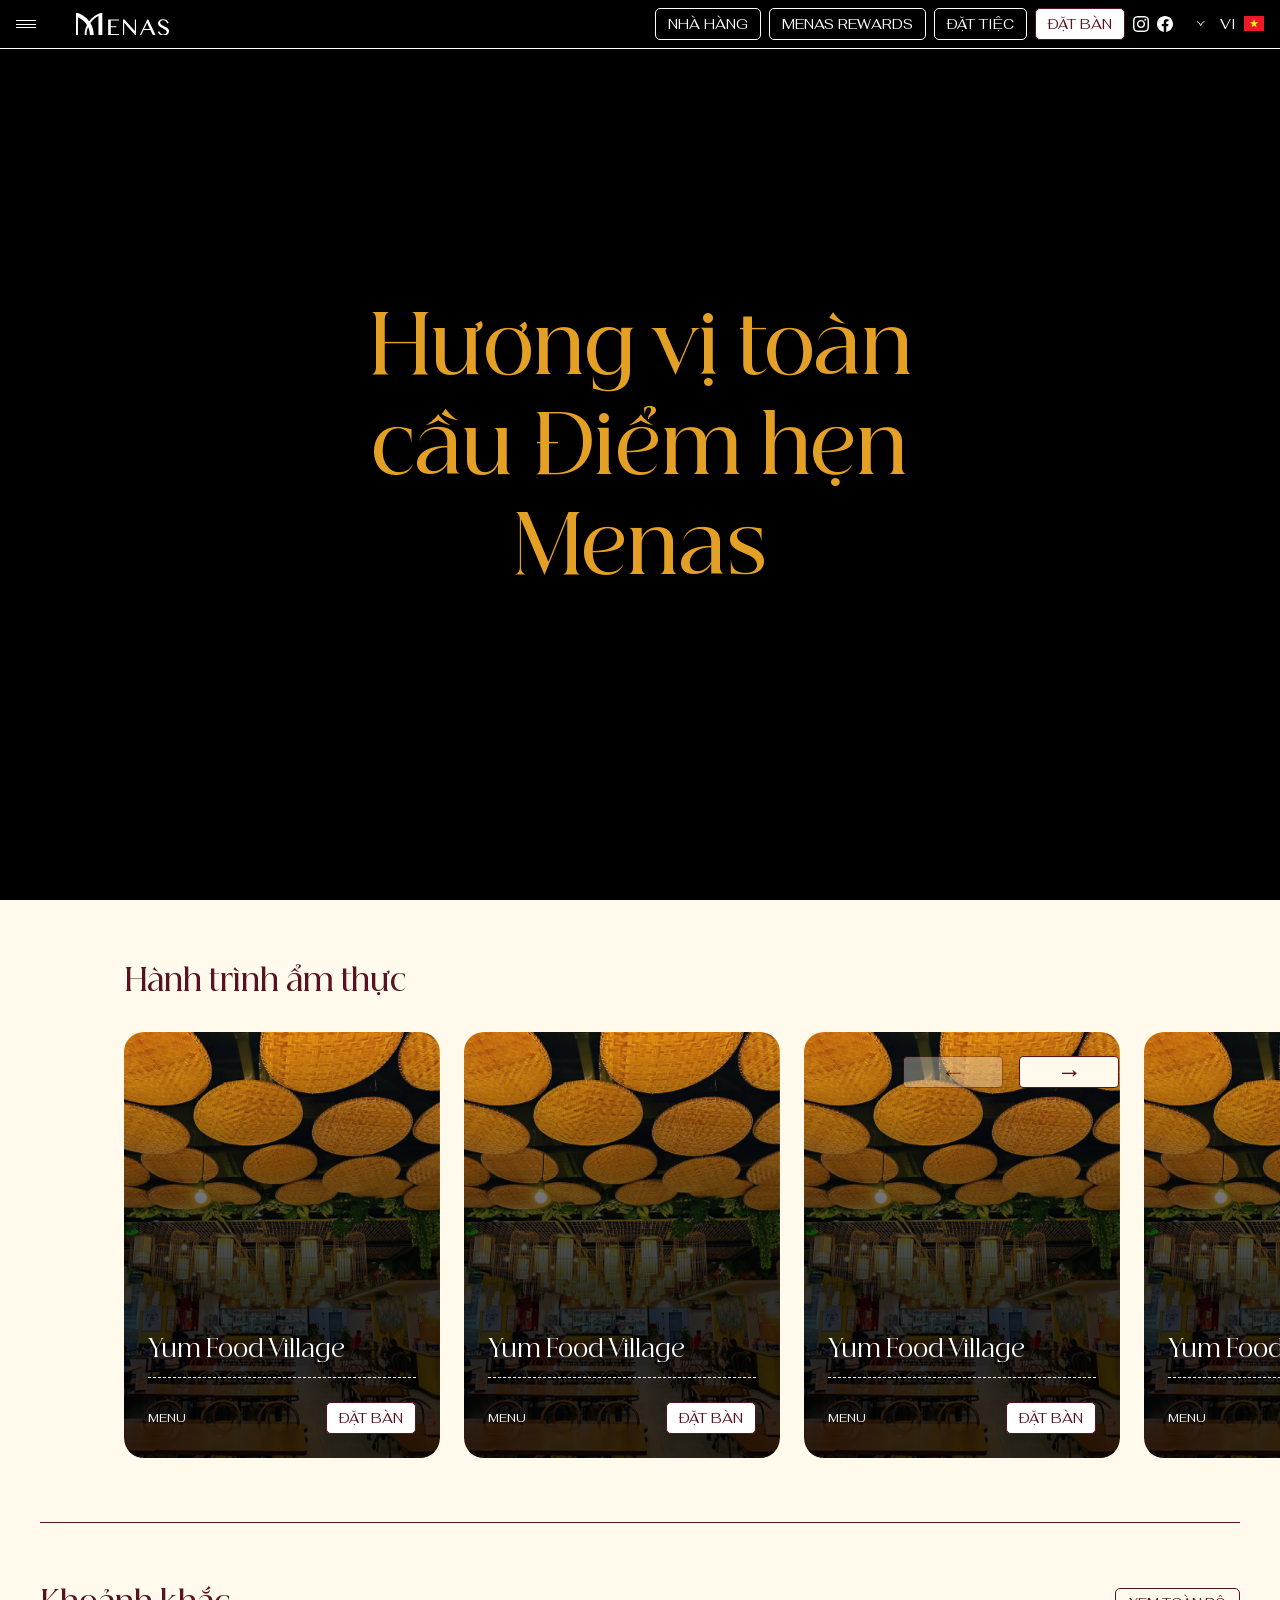
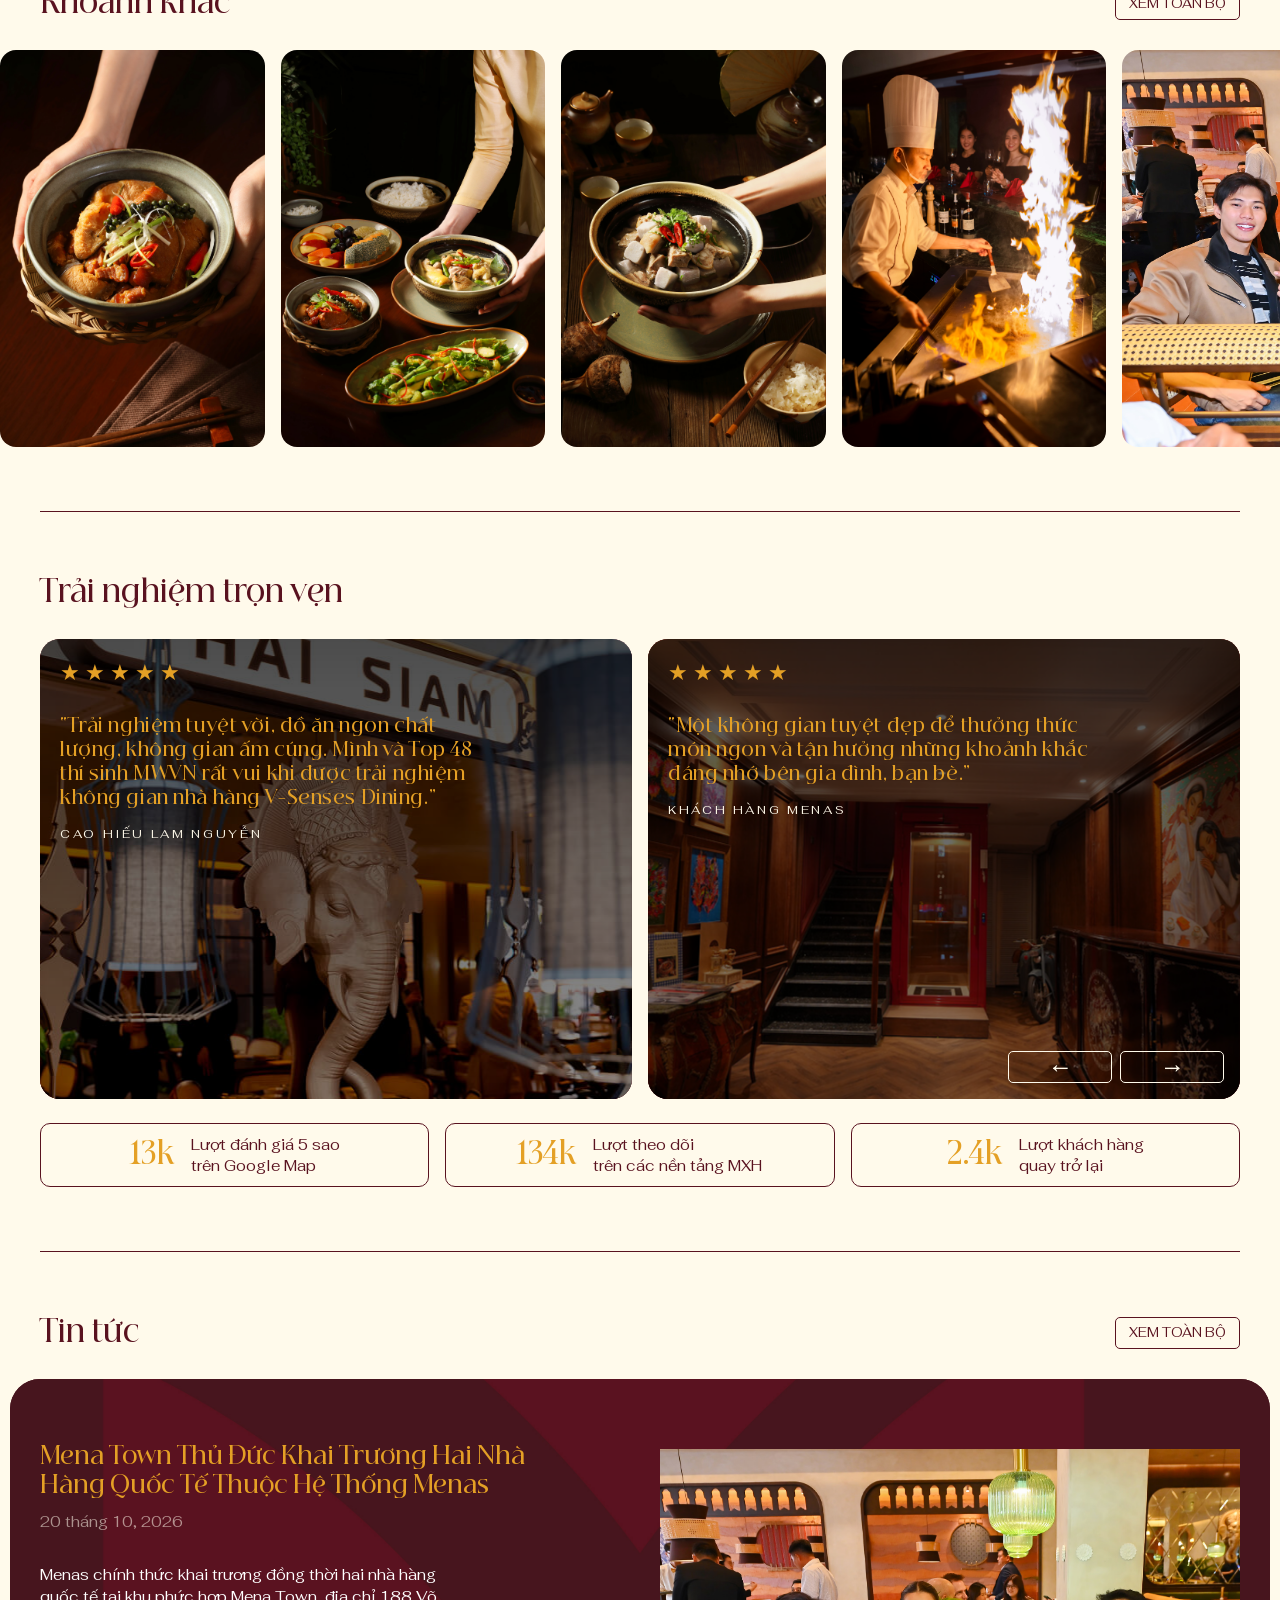
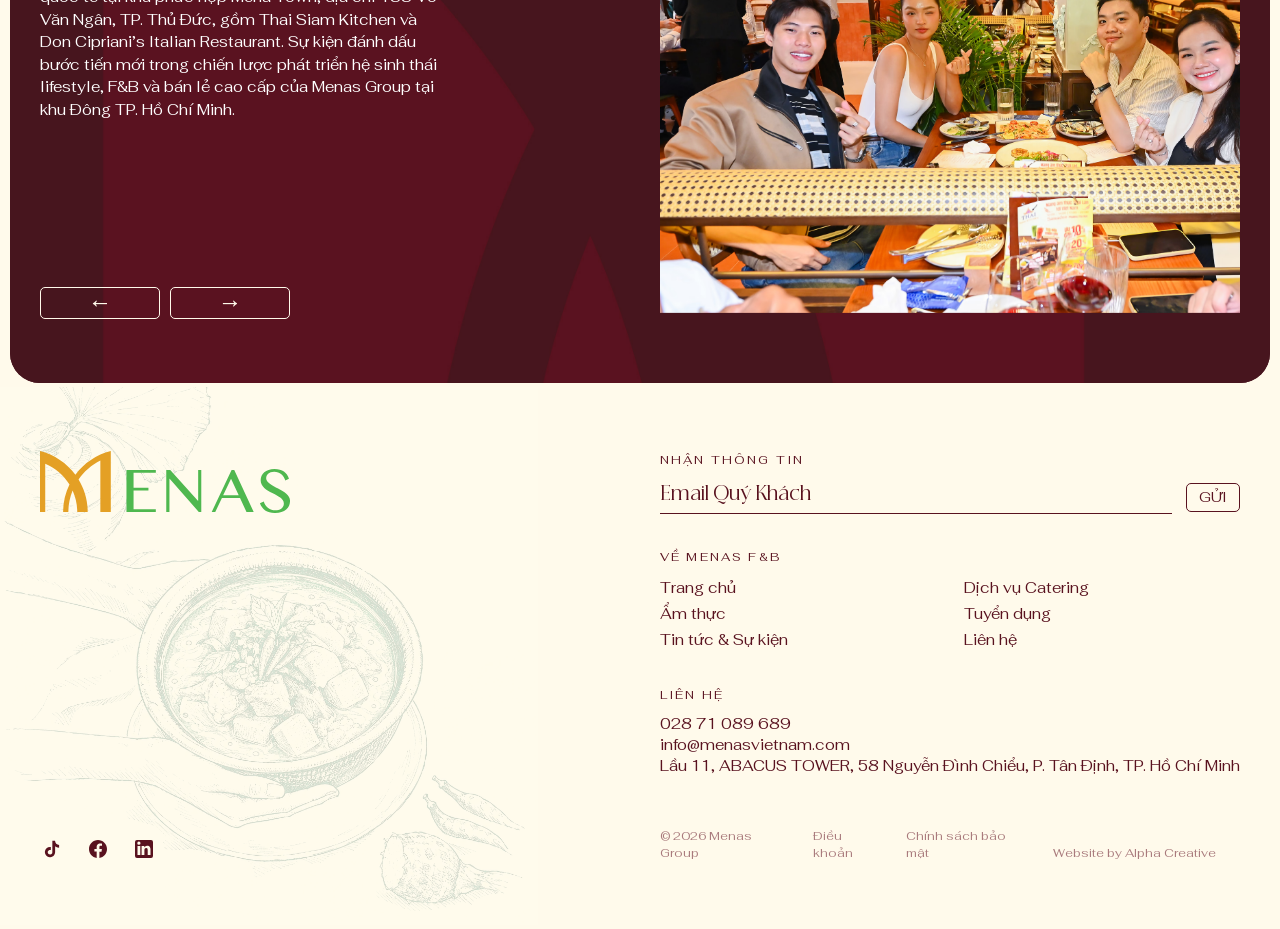
==== index.html @ ff9245f0 "update line section home page" ====
<!doctype html>
<html lang="en">
  <head>
    <meta charset="UTF-8" />
    <meta name="viewport" content="width=device-width, initial-scale=1.0" />
    <title>Home</title>
    <!-- import favicon -->
    <link rel="icon" href="./assets/images/favicon.ico" type="image/x-icon" />
    <!-- meta -->
    <meta property="og:url" content="" />
    <meta property="og:type" content="website" />
    <meta property="og:title" content="" />
    <meta property="og:description" content="" />
    <meta property="og:image" content="" />
    <!-- meta -->
    <link rel="preconnect" href="https://player.vimeo.com" />
    <link rel="preconnect" href="https://i.vimeocdn.com" />
    <link rel="stylesheet" href="./assets/libs/bootstrap.min.css" />
    <link rel="stylesheet" href="./assets/libs/lenis.css" />
    <link rel="stylesheet" href="./assets/libs/swiper-bundle.min.css" />
    <link rel="stylesheet" href="./assets/libs/lightpick.min.css" />
    <!-- end meta -->
    <!-- link custom css page -->
    <link rel="stylesheet" href="./assets/fonts/BeautiqueDisplay/font.css" />
    <link rel="stylesheet" href="./assets/fonts/Fahkwang/font.css" />
    <link rel="stylesheet" href="./assets/main/css/style.min.css" />
    <!-- end link custom css page -->
    <!-- scrollRestoration -->
    <script>
      if ("scrollRestoration" in history) {
        history.scrollRestoration = "manual";
      }
    </script>
  </head>

  <body>
    <!-- layout -->
    <!-- header -->
    <script>
      fetch("./components/header.html")
        .then((response) => response.text())
        .then((data) => {
          document.getElementById("header").innerHTML = data;
          const currentPath = window.location.pathname || "/";

          const navLinks = document.querySelectorAll(".header-menu ul>li>a");
          navLinks.forEach((link) => {
            const linkPath = link.getAttribute("href");

            // Normalize paths for comparison
            let normalizedCurrentPath = currentPath;
            let normalizedLinkPath = linkPath;

            // Remove leading "./" from link path
            if (normalizedLinkPath.startsWith("./")) {
              normalizedLinkPath = normalizedLinkPath.substring(1);
            }

            // Get the last segment of the path
            const currentSegment = normalizedCurrentPath.split("/").pop() || "";
            const linkSegment = normalizedLinkPath.split("/").pop() || "";

            // Check if current path is root or ends with /
            const isRootPath =
              currentPath === "/" ||
              currentPath.endsWith("/") ||
              currentSegment === "";

            // Check if link is home/index
            const isHomeLink =
              linkPath === "/" ||
              linkPath === "./" ||
              linkPath === "./index.html" ||
              linkPath === "index.html" ||
              linkSegment === "index.html";

            // Match logic
            const isMatch =
              normalizedLinkPath === normalizedCurrentPath || // Exact match
              currentSegment === linkSegment || // Segment match
              (isRootPath && isHomeLink) || // Root path matches home link
              (currentPath.endsWith(normalizedLinkPath) &&
                normalizedLinkPath !== "/");

            if (isMatch) {
              link.classList.add("active");
            }
          });
        });
    </script>
    <header id="header" class="header position-fixed"></header>
    <!-- end header -->
    <main>
      <section class="banner">
        <div class="banner-inner">
          <!-- banner thum -->
          <div class="banner-thum">
            <div class="video position-relative">
              <iframe
                src="https://player.vimeo.com/video/1236430993?background=1&autoplay=1&loop=1&muted=1"
                frameborder="0"
                allow="autoplay; fullscreen; picture-in-picture"
                allowfullscreen
              ></iframe>
            </div>
          </div>
          <!-- banner slider -->
          <div class="banner-slider d-none">
            <div class="swiper swiper-banner">
              <div class="swiper-wrapper">
                <div class="swiper-slide">
                  <div class="banner-image">
                    <img src="./assets/images/del/img-1.jpg" alt="" />
                  </div>
                </div>
                <div class="swiper-slide">
                  <div class="banner-image">
                    <img src="./assets/images/del/img-2.jpg" alt="" />
                  </div>
                </div>
              </div>
            </div>
          </div>
          <!-- end banner slider -->
          <div
            class="banner-content font-heading color-primary heading-1 text-center fw-500"
            el-txt-line-auto-banner
          >
            Hương vị toàn cầu Điểm hẹn Menas
          </div>
        </div>
      </section>
      <section class="dining style-section">
        <div class="dining-inner">
          <h2
            class="dining-heading heading-3 font-heading color-third padding-inner-l"
            el-txt-word
          >
            Hành trình ẩm thực
          </h2>
          <div class="dining-slider position-relative">
            <div class="swiper slider-w padding-inner-l">
              <div class="swiper-wrapper">
                <div class="swiper-slide">
                  <div class="dining-box">
                    <div class="dining-image" parallax-image>
                      <img src="./assets/images/del/img-7.jpg" alt="" />
                    </div>
                    <div class="dining-content">
                      <div
                        class="dining-name font-heading heading-4 color-white"
                      >
                        Yum Food Village
                      </div>
                      <div class="dining-link">
                        <a href="" class="dining-menu b4 color-white">MENU</a>
                        <a href="" class="btn-global btn-bg">Đặt bàn</a>
                      </div>
                    </div>
                  </div>
                </div>
                <div class="swiper-slide">
                  <div class="dining-box">
                    <div class="dining-image" parallax-image>
                      <img src="./assets/images/del/img-7.jpg" alt="" />
                    </div>
                    <div class="dining-content">
                      <div
                        class="dining-name font-heading heading-4 color-white"
                      >
                        Yum Food Village
                      </div>
                      <div class="dining-link">
                        <a href="" class="dining-menu b4 color-white">MENU</a>
                        <a href="" class="btn-global btn-bg">Đặt bàn</a>
                      </div>
                    </div>
                  </div>
                </div>
                <div class="swiper-slide">
                  <div class="dining-box">
                    <div class="dining-image" parallax-image>
                      <img src="./assets/images/del/img-7.jpg" alt="" />
                    </div>
                    <div class="dining-content">
                      <div
                        class="dining-name font-heading heading-4 color-white"
                      >
                        Yum Food Village
                      </div>
                      <div class="dining-link">
                        <a href="" class="dining-menu b4 color-white">MENU</a>
                        <a href="" class="btn-global btn-bg">Đặt bàn</a>
                      </div>
                    </div>
                  </div>
                </div>
                <div class="swiper-slide">
                  <div class="dining-box">
                    <div class="dining-image" parallax-image>
                      <img src="./assets/images/del/img-7.jpg" alt="" />
                    </div>
                    <div class="dining-content">
                      <div
                        class="dining-name font-heading heading-4 color-white"
                      >
                        Yum Food Village
                      </div>
                      <div class="dining-link">
                        <a href="" class="dining-menu b4 color-white">MENU</a>
                        <a href="" class="btn-global btn-bg">Đặt bàn</a>
                      </div>
                    </div>
                  </div>
                </div>
                <div class="swiper-slide">
                  <div class="dining-box">
                    <div class="dining-image" parallax-image>
                      <img src="./assets/images/del/img-7.jpg" alt="" />
                    </div>
                    <div class="dining-content">
                      <div
                        class="dining-name font-heading heading-4 color-white"
                      >
                        Yum Food Village
                      </div>
                      <div class="dining-link">
                        <a href="" class="dining-menu b4 color-white">MENU</a>
                        <a href="" class="btn-global btn-bg">Đặt bàn</a>
                      </div>
                    </div>
                  </div>
                </div>
                <div class="swiper-slide">
                  <div class="dining-box">
                    <div class="dining-image" parallax-image>
                      <img src="./assets/images/del/img-7.jpg" alt="" />
                    </div>
                    <div class="dining-content">
                      <div
                        class="dining-name font-heading heading-4 color-white"
                      >
                        Yum Food Village
                      </div>
                      <div class="dining-link">
                        <a href="" class="dining-menu b4 color-white">MENU</a>
                        <a href="" class="btn-global btn-bg">Đặt bàn</a>
                      </div>
                    </div>
                  </div>
                </div>
              </div>
            </div>
            <div class="slider-pagination">
              <div class="swiper-button-prev btn-custom"></div>
              <div class="swiper-button-next btn-custom"></div>
            </div>
          </div>
        </div>
      </section><section
        class="sectionMoment style-section"
        aria-labelledby="moment-title"
      >
        <div class="sectionMoment-heading">
          <h2
            id="moment-title"
            class="sectionMoment-title heading-3 font-heading color-third"
          >
            Khoảnh khắc
          </h2>
          <a class="sectionMoment-all" href="./khoanh-khac.html">
            Xem toàn bộ
          </a>
        </div>

        <div class="moment-marquee" data-moment-marquee>
          <div class="moment-track" data-moment-track>
            <div class="moment-list" data-moment-list>
              <div
                class="moment-item"
                role="button"
                tabindex="0"
                data-moment-index="0"
                aria-label="Xem hình khoảnh khắc 1"
              >
                <img
                  src="./assets/images/del/moment-1.avif"
                  alt="Khoảnh khắc tại Menas F&amp;B"
                />
              </div>
              <div
                class="moment-item"
                role="button"
                tabindex="0"
                data-moment-index="1"
                aria-label="Xem hình khoảnh khắc 2"
              >
                <img
                  src="./assets/images/del/moment-2.avif"
                  alt="Khoảnh khắc tại Menas F&amp;B"
                />
              </div>
              <div
                class="moment-item"
                role="button"
                tabindex="0"
                data-moment-index="2"
                aria-label="Xem hình khoảnh khắc 3"
              >
                <img
                  src="./assets/images/del/moment-3.avif"
                  alt="Khoảnh khắc tại Menas F&amp;B"
                />
              </div>
              <div
                class="moment-item"
                role="button"
                tabindex="0"
                data-moment-index="3"
                aria-label="Xem hình khoảnh khắc 4"
              >
                <img
                  src="./assets/images/del/moment-4.avif"
                  alt="Khoảnh khắc tại Menas F&amp;B"
                />
              </div>
              <div
                class="moment-item"
                role="button"
                tabindex="0"
                data-moment-index="4"
                aria-label="Xem hình khoảnh khắc 5"
              >
                <img
                  src="./assets/images/del/moment-5.avif"
                  alt="Khoảnh khắc tại Menas F&amp;B"
                />
              </div>
            </div>
          </div>
        </div>
      </section>

      <section class="sectionTestimonials style-section" aria-labelledby="testimonials-title" data-section-testimonials>
        <div class="sectionTestimonials-inner">
          <h2 id="testimonials-title" class="sectionTestimonials-title heading-3 font-heading color-third">Trải nghiệm trọn vẹn</h2>
          <div class="sectionTestimonials-slider swiper" data-testimonials-swiper>
            <div class="swiper-wrapper">
              <article class="swiper-slide sectionTestimonials-card">
                <div class="sectionTestimonials-image" parallax-image aria-hidden="true"><img src="./assets/images/del/img-1.jpg" alt="" loading="lazy" /></div>
                <div class="sectionTestimonials-rating" aria-label="5 trên 5 sao">★★★★★</div>
                <blockquote class="sectionTestimonials-quote">“Trải nghiệm tuyệt vời, đồ ăn ngon chất lượng, không gian ấm cúng. Mình và Top 48 thí sinh MWVN rất vui khi được trải nghiệm không gian nhà hàng V-Senses Dining.”</blockquote>
                <p class="sectionTestimonials-author">Cao Hiếu Lam Nguyễn</p>
              </article>
              <article class="swiper-slide sectionTestimonials-card">
                <div class="sectionTestimonials-image" parallax-image aria-hidden="true"><img src="./assets/images/del/img-2.jpg" alt="" loading="lazy" /></div>
                <div class="sectionTestimonials-rating" aria-label="5 trên 5 sao">★★★★★</div>
                <blockquote class="sectionTestimonials-quote">“Một không gian tuyệt đẹp để thưởng thức món ngon và tận hưởng những khoảnh khắc đáng nhớ bên gia đình, bạn bè.”</blockquote>
                <p class="sectionTestimonials-author">Khách hàng Menas</p>
              </article>
              <article class="swiper-slide sectionTestimonials-card">
                <div class="sectionTestimonials-image" parallax-image aria-hidden="true"><img src="./assets/images/del/img-3.jpg" alt="" loading="lazy" /></div>
                <div class="sectionTestimonials-rating" aria-label="5 trên 5 sao">★★★★★</div>
                <blockquote class="sectionTestimonials-quote">“Món ăn chỉn chu, dịch vụ thân thiện và không gian sang trọng. Chắc chắn sẽ quay lại trong dịp gần nhất.”</blockquote>
                <p class="sectionTestimonials-author">Khách hàng Menas</p>
              </article>
            </div>
            <div class="sectionTestimonials-controls">
              <button class="sectionTestimonials-arrow" type="button" data-testimonials-prev aria-label="Đánh giá trước">←</button>
              <button class="sectionTestimonials-arrow" type="button" data-testimonials-next aria-label="Đánh giá tiếp theo">→</button>
            </div>
          </div>
          <div class="sectionTestimonials-stats" aria-label="Thành tựu Menas">
            <div class="sectionTestimonials-stat"><span class="sectionTestimonials-stat-value">13k</span><span>Lượt đánh giá 5 sao<br />trên Google Map</span></div>
            <div class="sectionTestimonials-stat"><span class="sectionTestimonials-stat-value">134k</span><span>Lượt theo dõi<br />trên các nền tảng MXH</span></div>
            <div class="sectionTestimonials-stat"><span class="sectionTestimonials-stat-value">2.4k</span><span>Lượt khách hàng<br />quay trở lại</span></div>
          </div>
        </div>
      </section>
      <section class="sectionNews style-section" aria-labelledby="news-title" data-section-news>
        <div class="sectionNews-heading">
          <h2 id="news-title" class="sectionNews-title heading-3 font-heading color-third">Tin tức</h2>
          <a class="sectionNews-all" href="./tin-tuc.html">Xem toàn bộ</a>
        </div>
        <div class="sectionNews-panel">
          <div class="sectionNews-background" data-news-background aria-hidden="true">
            <div class="sectionNews-background-image-wrap">
              <img src="./assets/images/icons/bg-news.jpg" alt="" draggable="false" />
            </div>
          </div>
          <div class="sectionNews-content" data-news-content>
            <div class="sectionNews-copy" data-news-copy>
              <h3 class="sectionNews-article-title font-heading" data-news-title>
                <a href="./tin-tuc/mena-town-thu-duc-khai-truong.html" data-news-title-link>Mena Town Thủ Đức Khai Trương Hai Nhà Hàng Quốc Tế Thuộc Hệ Thống Menas</a>
              </h3>
              <time class="sectionNews-date" data-news-date datetime="2026-10-20">20 tháng 10, 2026</time>
              <p class="sectionNews-description" data-news-description>Menas chính thức khai trương đồng thời hai nhà hàng quốc tế tại khu phức hợp Mena Town, địa chỉ 188 Võ Văn Ngân, TP. Thủ Đức, gồm Thai Siam Kitchen và Don Cipriani’s Italian Restaurant. Sự kiện đánh dấu bước tiến mới trong chiến lược phát triển hệ sinh thái lifestyle, F&amp;B và bán lẻ cao cấp của Menas Group tại khu Đông TP. Hồ Chí Minh.</p>
            </div>
            <div class="sectionNews-controls">
              <button class="sectionNews-arrow" type="button" data-news-prev aria-label="Tin trước"><span aria-hidden="true">←</span></button>
              <button class="sectionNews-arrow" type="button" data-news-next aria-label="Tin tiếp theo"><span aria-hidden="true">→</span></button>
            </div>
          </div>
          <div class="sectionNews-slider swiper" data-news-swiper>
            <div class="swiper-wrapper">
              <div class="swiper-slide" data-news-slide>
                <a class="sectionNews-image-link" href="./tin-tuc/mena-town-thu-duc-khai-truong.html" aria-label="Đọc tin Mena Town Thủ Đức khai trương"><img class="sectionNews-image image" src="./assets/images/del/moment-5.avif" alt="Không gian nhà hàng và thực khách" draggable="false" /></a>
                <template data-news-entry>
                  <a data-news-entry-title href="./tin-tuc/mena-town-thu-duc-khai-truong.html">Mena Town Thủ Đức Khai Trương Hai Nhà Hàng Quốc Tế Thuộc Hệ Thống Menas</a>
                  <time data-news-entry-date datetime="2026-10-20">20 tháng 10, 2026</time>
                  <p data-news-entry-description>Menas chính thức khai trương đồng thời hai nhà hàng quốc tế tại khu phức hợp Mena Town, địa chỉ 188 Võ Văn Ngân, TP. Thủ Đức, gồm Thai Siam Kitchen và Don Cipriani’s Italian Restaurant. Sự kiện đánh dấu bước tiến mới trong chiến lược phát triển hệ sinh thái lifestyle, F&amp;B và bán lẻ cao cấp của Menas Group tại khu Đông TP. Hồ Chí Minh.</p>
                </template>
              </div>
              <div class="swiper-slide" data-news-slide>
                <a class="sectionNews-image-link" href="./tin-tuc/kham-pha-khong-gian-am-thuc.html" aria-label="Đọc tin Khám phá không gian ẩm thực tại Menas"><img class="sectionNews-image image" src="./assets/images/del/img-3.jpg" alt="Không gian nhà hàng Menas" draggable="false" /></a>
                <template data-news-entry>
                  <a data-news-entry-title href="./tin-tuc/kham-pha-khong-gian-am-thuc.html">Khám Phá Không Gian Ẩm Thực Tại Menas</a>
                  <time data-news-entry-date datetime="2026-09-15">15 tháng 9, 2026</time>
                  <p data-news-entry-description>Khám phá những trải nghiệm ẩm thực đa dạng tại Menas, nơi mỗi không gian được chăm chút để tạo nên cảm giác thoải mái và gần gũi. Từ những buổi gặp gỡ thân mật đến dịp sum họp cùng gia đình, mỗi lần ghé thăm là cơ hội thưởng thức món ngon và tận hưởng những khoảnh khắc đáng nhớ.</p>
                </template>
              </div>
              <div class="swiper-slide" data-news-slide>
                <a class="sectionNews-image-link" href="./tin-tuc/diem-hen-menas.html" aria-label="Đọc tin Menas – điểm hẹn cho những khoảnh khắc đáng nhớ"><img class="sectionNews-image image" src="./assets/images/del/moment-2.avif" alt="Món ăn được phục vụ tại nhà hàng" draggable="false" /></a>
                <template data-news-entry>
                  <a data-news-entry-title href="./tin-tuc/diem-hen-menas.html">Menas – Điểm Hẹn Cho Những Khoảnh Khắc Đáng Nhớ</a>
                  <time data-news-entry-date datetime="2026-08-02">02 tháng 8, 2026</time>
                  <p data-news-entry-description>Menas là điểm hẹn để bạn cùng gia đình và bạn bè gặp gỡ, thưởng thức món ngon và chia sẻ những câu chuyện thường ngày. Trong không gian ẩm thực thuộc hệ sinh thái Menas, mỗi cuộc gặp gỡ có thể trở thành một dịp đáng nhớ, từ bữa ăn thân mật đến những khoảnh khắc sum vầy bên người thân.</p>
                </template>
              </div>
            </div>
          </div>
        </div>
      </section>

    </main>

    <div
      class="moment-lightbox"
      data-moment-lightbox
      aria-hidden="true"
      inert
      role="dialog"
      aria-modal="true"
      aria-label="Thư viện hình ảnh khoảnh khắc"
    >
      <div class="moment-lightbox-toolbar">
        <span class="moment-counter" data-moment-counter aria-live="polite"
          >1 / 5</span
        >
        <div class="moment-controls">
          <button
            class="moment-control"
            type="button"
            data-moment-zoom-out
            aria-label="Thu nhỏ"
          >
            <svg
              width="20"
              height="20"
              viewBox="0 0 24 24"
              fill="none"
              stroke="currentColor"
              stroke-width="1.8"
              stroke-linecap="round"
              stroke-linejoin="round"
              aria-hidden="true"
              focusable="false"
            >
              <path d="M5 12h14"></path>
            </svg>
          </button>
          <span class="moment-zoom-level" data-moment-zoom-level>100%</span>
          <button
            class="moment-control"
            type="button"
            data-moment-zoom-in
            aria-label="Phóng to"
          >
            <svg
              width="20"
              height="20"
              viewBox="0 0 24 24"
              fill="none"
              stroke="currentColor"
              stroke-width="1.8"
              stroke-linecap="round"
              stroke-linejoin="round"
              aria-hidden="true"
              focusable="false"
            >
              <path d="M12 5v14M5 12h14"></path>
            </svg>
          </button>
          <button
            class="moment-control moment-close"
            type="button"
            data-moment-close
            aria-label="Đóng"
          >
            <svg
              width="20"
              height="20"
              viewBox="0 0 24 24"
              fill="none"
              stroke="currentColor"
              stroke-width="1.8"
              stroke-linecap="round"
              stroke-linejoin="round"
              aria-hidden="true"
              focusable="false"
            >
              <path d="M6 6l12 12M18 6L6 18"></path>
            </svg>
          </button>
        </div>
      </div>
      <button
        class="moment-arrow moment-previous"
        type="button"
        data-moment-previous
        aria-label="Ảnh trước"
      >
        <svg
          width="20"
          height="20"
          viewBox="0 0 24 24"
          fill="none"
          stroke="currentColor"
          stroke-width="1.8"
          stroke-linecap="round"
          stroke-linejoin="round"
          aria-hidden="true"
          focusable="false"
        >
          <path d="M9 5l7 7-7 7"></path>
        </svg>
      </button>
      <div class="moment-stage" data-moment-stage>
        <img class="moment-active-image" data-moment-active-image alt="" />
      </div>
      <button
        class="moment-arrow moment-next"
        type="button"
        data-moment-next
        aria-label="Ảnh tiếp theo"
      >
        <svg
          width="20"
          height="20"
          viewBox="0 0 24 24"
          fill="none"
          stroke="currentColor"
          stroke-width="1.8"
          stroke-linecap="round"
          stroke-linejoin="round"
          aria-hidden="true"
          focusable="false"
        >
          <path d="M9 5l7 7-7 7"></path>
        </svg>
      </button>
      <div
        class="moment-thumbnails"
        data-moment-thumbnails
        aria-label="Chọn ảnh"
      ></div>
    </div>
    <!-- layout -->
    <!-- footer -->
    <script>
      fetch("./components/footer.html")
        .then((response) => response.text())
        .then((data) => {
          document.getElementById("footer").innerHTML = data;
        });
    </script>

    <footer id="footer" class="style-section"></footer>
    <!-- end footer -->
    <!-- end layout -->

    <script src="./assets/libs/jquery-3.7.1.js"></script>
    <script src="./assets/libs/lenis.min.js"></script>
    <script src="./assets/libs/gsap.min.js"></script>
    <script src="./assets/libs/ScrollTrigger.min.js"></script>
    <script src="./assets/libs/SplitText.min.js"></script>
    <script src="./assets/libs/bootstrap.bundle.min.js"></script>
    <script src="./assets/libs/swiper-bundle.min.js"></script>
    <script src="./assets/libs/moment.min.js"></script>
    <script src="./assets/libs/lightpick.min.js"></script>
    <!-- import custom js -->
    <script type="module" src="./assets/main/js/script.min.js"></script>
    <script type="module" src="./assets/main/js/home.min.js"></script>

    <!-- end import custom js -->
  </body>
</html>
<!-- https://gsap.com/community/forums/topic/30338-circular-carouselslider/ -->
---- assets/libs/lenis.css ----
html.lenis,html.lenis body{height:auto}.lenis.lenis-smooth [data-lenis-prevent]{overscroll-behavior:contain}.lenis.lenis-stopped{overflow:clip}.lenis.lenis-smooth iframe{pointer-events:none}
---- assets/libs/lightpick.min.css ----
/**
 * Minified by jsDelivr using clean-css v4.2.1.
 * Original file: /npm/lightpick@1.6.2/css/lightpick.css
 *
 * Do NOT use SRI with dynamically generated files! More information: https://www.jsdelivr.com/using-sri-with-dynamic-files
 */
.lightpick{position:absolute;z-index:99999;padding:4px;border-radius:4px;background-color:#fff;box-shadow:0 1px 3px rgba(0,0,0,.25);color:#000;font-family:system-ui,Roboto,Helvetica,Arial,sans-serif;line-height:1.125em}.lightpick--inlined{position:relative;display:inline-block}.lightpick,.lightpick *,.lightpick::after,.lightpick::before{box-sizing:border-box}.lightpick.is-hidden{display:none}.lightpick__months{display:grid;background-color:#eee;grid-template-columns:auto;grid-gap:1px}.lightpick--2-columns .lightpick__months{grid-template-columns:auto auto}.lightpick--3-columns .lightpick__months{grid-template-columns:auto auto auto}.lightpick--4-columns .lightpick__months{grid-template-columns:auto auto auto auto}.lightpick--5-columns .lightpick__months{grid-template-columns:auto auto auto auto auto}.lightpick__month{padding:4px;width:288px;background-color:#fff}.lightpick__month-title-bar{display:flex;margin-bottom:4px;justify-content:space-between;align-items:center}.lightpick__month-title{margin-top:4px;margin-bottom:4px;margin-left:4px;font-size:16px;font-weight:400;line-height:24px;cursor:default;padding:0 4px;border-radius:4px}.lightpick__month-title>.lightpick__select{border:none;background-color:transparent;outline:0;-moz-appearance:none;-webkit-appearance:none;appearance:none}.lightpick__month-title>.lightpick__select:disabled{color:#333}.lightpick__month-title>.lightpick__select-months{font-weight:700;font-size:1em;margin-right:.5em}.lightpick__toolbar{display:flex;text-align:right;justify-content:flex-end}.lightpick__close-action,.lightpick__next-action,.lightpick__previous-action{display:flex;margin-left:6px;width:32px;height:32px;outline:0;border:none;border-radius:50%;background-color:#ddd;justify-content:center;align-items:center}.lightpick__next-action,.lightpick__previous-action{font-size:12px}.lightpick__close-action{font-size:18px}.lightpick__close-action:active,.lightpick__next-action:active,.lightpick__previous-action:active{color:inherit}.lightpick__days-of-the-week{display:grid;grid-template-columns:repeat(7,1fr)}.lightpick__day-of-the-week{display:flex;font-size:11px;font-weight:700;justify-content:center;align-items:center}.lightpick__days{display:grid;grid-template-columns:repeat(7,1fr)}.lightpick__day{display:flex;height:40px;background-position:center center;background-size:contain;background-repeat:no-repeat;font-size:13px;justify-content:center;align-items:center;cursor:default}.lightpick__day.is-today{background-image:url("data:image/svg+xml;charset=utf-8,%3Csvg xmlns='http://www.w3.org/2000/svg' viewBox='0 0 32 32'%3E%3Ccircle fill='rgba(220, 50, 47, .5)' cx='16' cy='16' r='16'/%3E%3C/svg%3E");background-size:18.8% auto;background-position:center bottom;color:#dc322f}.lightpick__day:not(.is-disabled):hover{background-size:contain;background-image:url("data:image/svg+xml;charset=utf-8,%3Csvg xmlns='http://www.w3.org/2000/svg' viewBox='0 0 32 32'%3E%3Ccircle fill='%23E0E0E0' cx='16' cy='16' r='16'/%3E%3C/svg%3E")}.lightpick__day.is-disabled{opacity:.38;pointer-events:none}.lightpick__day.disabled-tooltip{pointer-events:auto}.lightpick__day.is-disabled.is-forward-selected{opacity:1}.lightpick__day.is-disabled.is-forward-selected:not(.is-start-date){background-color:rgba(38,139,210,.1);background-image:none}.lightpick__day.is-next-month,.lightpick__day.is-previous-month{opacity:.38}.lightpick__day.lightpick__day.is-in-range:not(.is-disabled){opacity:1}.lightpick__day.is-in-range{border-radius:0;background-color:rgba(38,139,210,.1);background-image:none}.lightpick__day.is-in-range:hover{background-image:url("data:image/svg+xml;charset=utf-8,%3Csvg xmlns='http://www.w3.org/2000/svg' viewBox='0 0 32 32'%3E%3Ccircle fill='rgba(38, 139, 210, 0.5)' cx='16' cy='16' r='16'/%3E%3C/svg%3E")}.lightpick__day.is-end-date.is-in-range.is-flipped,.lightpick__day.is-start-date.is-in-range{border-top-left-radius:50%;border-top-right-radius:0;border-bottom-right-radius:0;border-bottom-left-radius:50%;background-color:#268bd2;background-image:none}.lightpick__day.is-end-date.is-in-range,.lightpick__day.is-start-date.is-in-range.is-flipped{border-top-left-radius:0;border-top-right-radius:50%;border-bottom-right-radius:50%;border-bottom-left-radius:0;background-color:#268bd2;background-image:none}.lightpick__day.is-start-date.is-end-date{background-color:transparent;background-image:url("data:image/svg+xml;charset=utf-8,%3Csvg xmlns='http://www.w3.org/2000/svg' viewBox='0 0 32 32'%3E%3Ccircle fill='%23268BD2' cx='16' cy='16' r='16'/%3E%3C/svg%3E")}.lightpick__day.is-end-date,.lightpick__day.is-end-date:hover,.lightpick__day.is-start-date,.lightpick__day.is-start-date:hover{background-image:url("data:image/svg+xml;charset=utf-8,%3Csvg xmlns='http://www.w3.org/2000/svg' viewBox='0 0 32 32'%3E%3Ccircle fill='%23268BD2' cx='16' cy='16' r='16'/%3E%3C/svg%3E");background-size:auto;background-position:center;color:#fff;font-weight:700}.lightpick__tooltip{position:absolute;margin-top:-4px;padding:4px 8px;border-radius:4px;background-color:#fff;box-shadow:0 1px 3px rgba(0,0,0,.25);white-space:nowrap;font-size:11px;pointer-events:none}.lightpick__tooltip::before{position:absolute;bottom:-5px;left:calc(50% - 5px);border-top:5px solid rgba(0,0,0,.12);border-right:5px solid transparent;border-left:5px solid transparent;content:""}.lightpick__tooltip::after{position:absolute;bottom:-4px;left:calc(50% - 4px);border-top:4px solid #fff;border-right:4px solid transparent;border-left:4px solid transparent;content:""}.lightpick__footer{display:flex;justify-content:space-between}.lightpick__apply-action,.lightpick__reset-action{border-radius:5px;font-size:12px;border:none}.lightpick__reset-action{color:#fff;background-color:#aeacad}.lightpick__apply-action{color:#fff;background-color:#2495f3}
/*# sourceMappingURL=/sm/e90c46c76453197bb3aa49a60194e8aa1ff5dcf6403bea0842cccf4ab7451636.map */
---- assets/fonts/BeautiqueDisplay/font.css ----
@font-face {
    font-family: 'Beautique Display';
    src: url('BeautiqueDisplay-Bold.eot');
    src: url('BeautiqueDisplay-Bold.eot?#iefix') format('embedded-opentype'),
        url('BeautiqueDisplay-Bold.woff2') format('woff2'),
        url('BeautiqueDisplay-Bold.woff') format('woff'),
        url('BeautiqueDisplay-Bold.ttf') format('truetype'),
        url('BeautiqueDisplay-Bold.svg#BeautiqueDisplay-Bold') format('svg');
    font-weight: bold;
    font-style: normal;
    font-display: swap;
}

@font-face {
    font-family: 'Beautique Display';
    src: url('BeautiqueDisplay-Italic.eot');
    src: url('BeautiqueDisplay-Italic.eot?#iefix') format('embedded-opentype'),
        url('BeautiqueDisplay-Italic.woff2') format('woff2'),
        url('BeautiqueDisplay-Italic.woff') format('woff'),
        url('BeautiqueDisplay-Italic.ttf') format('truetype'),
        url('BeautiqueDisplay-Italic.svg#BeautiqueDisplay-Italic') format('svg');
    font-weight: normal;
    font-style: italic;
    font-display: swap;
}

@font-face {
    font-family: 'Beautique Display';
    src: url('BeautiqueDisplay-Light.eot');
    src: url('BeautiqueDisplay-Light.eot?#iefix') format('embedded-opentype'),
        url('BeautiqueDisplay-Light.woff2') format('woff2'),
        url('BeautiqueDisplay-Light.woff') format('woff'),
        url('BeautiqueDisplay-Light.ttf') format('truetype'),
        url('BeautiqueDisplay-Light.svg#BeautiqueDisplay-Light') format('svg');
    font-weight: 300;
    font-style: normal;
    font-display: swap;
}

@font-face {
    font-family: 'Beautique Display';
    src: url('BeautiqueDisplay-LightItalic.eot');
    src: url('BeautiqueDisplay-LightItalic.eot?#iefix') format('embedded-opentype'),
        url('BeautiqueDisplay-LightItalic.woff2') format('woff2'),
        url('BeautiqueDisplay-LightItalic.woff') format('woff'),
        url('BeautiqueDisplay-LightItalic.ttf') format('truetype'),
        url('BeautiqueDisplay-LightItalic.svg#BeautiqueDisplay-LightItalic') format('svg');
    font-weight: 300;
    font-style: italic;
    font-display: swap;
}

@font-face {
    font-family: 'Beautique Display';
    src: url('BeautiqueDisplay-Medium.eot');
    src: url('BeautiqueDisplay-Medium.eot?#iefix') format('embedded-opentype'),
        url('BeautiqueDisplay-Medium.woff2') format('woff2'),
        url('BeautiqueDisplay-Medium.woff') format('woff'),
        url('BeautiqueDisplay-Medium.ttf') format('truetype'),
        url('BeautiqueDisplay-Medium.svg#BeautiqueDisplay-Medium') format('svg');
    font-weight: 500;
    font-style: normal;
    font-display: swap;
}

@font-face {
    font-family: 'Beautique Display';
    src: url('BeautiqueDisplay-Regular.eot');
    src: url('BeautiqueDisplay-Regular.eot?#iefix') format('embedded-opentype'),
        url('BeautiqueDisplay-Regular.woff2') format('woff2'),
        url('BeautiqueDisplay-Regular.woff') format('woff'),
        url('BeautiqueDisplay-Regular.ttf') format('truetype'),
        url('BeautiqueDisplay-Regular.svg#BeautiqueDisplay-Regular') format('svg');
    font-weight: normal;
    font-style: normal;
    font-display: swap;
}
---- assets/fonts/Fahkwang/font.css ----
@font-face {
    font-family: 'Fahkwang';
    src: url('Fahkwang-Bold.eot');
    src: url('Fahkwang-Bold.eot?#iefix') format('embedded-opentype'),
        url('Fahkwang-Bold.woff2') format('woff2'),
        url('Fahkwang-Bold.woff') format('woff'),
        url('Fahkwang-Bold.ttf') format('truetype'),
        url('Fahkwang-Bold.svg#Fahkwang-Bold') format('svg');
    font-weight: bold;
    font-style: normal;
    font-display: swap;
}

@font-face {
    font-family: 'Fahkwang';
    src: url('Fahkwang-ExtraLight.eot');
    src: url('Fahkwang-ExtraLight.eot?#iefix') format('embedded-opentype'),
        url('Fahkwang-ExtraLight.woff2') format('woff2'),
        url('Fahkwang-ExtraLight.woff') format('woff'),
        url('Fahkwang-ExtraLight.ttf') format('truetype'),
        url('Fahkwang-ExtraLight.svg#Fahkwang-ExtraLight') format('svg');
    font-weight: 200;
    font-style: normal;
    font-display: swap;
}

@font-face {
    font-family: 'Fahkwang';
    src: url('Fahkwang-Italic.eot');
    src: url('Fahkwang-Italic.eot?#iefix') format('embedded-opentype'),
        url('Fahkwang-Italic.woff2') format('woff2'),
        url('Fahkwang-Italic.woff') format('woff'),
        url('Fahkwang-Italic.ttf') format('truetype'),
        url('Fahkwang-Italic.svg#Fahkwang-Italic') format('svg');
    font-weight: normal;
    font-style: italic;
    font-display: swap;
}

@font-face {
    font-family: 'Fahkwang';
    src: url('Fahkwang-Medium.eot');
    src: url('Fahkwang-Medium.eot?#iefix') format('embedded-opentype'),
        url('Fahkwang-Medium.woff2') format('woff2'),
        url('Fahkwang-Medium.woff') format('woff'),
        url('Fahkwang-Medium.ttf') format('truetype'),
        url('Fahkwang-Medium.svg#Fahkwang-Medium') format('svg');
    font-weight: 500;
    font-style: normal;
    font-display: swap;
}

@font-face {
    font-family: 'Fahkwang';
    src: url('Fahkwang-Regular.eot');
    src: url('Fahkwang-Regular.eot?#iefix') format('embedded-opentype'),
        url('Fahkwang-Regular.woff2') format('woff2'),
        url('Fahkwang-Regular.woff') format('woff'),
        url('Fahkwang-Regular.ttf') format('truetype'),
        url('Fahkwang-Regular.svg#Fahkwang-Regular') format('svg');
    font-weight: normal;
    font-style: normal;
    font-display: swap;
}

@font-face {
    font-family: 'Fahkwang';
    src: url('Fahkwang-SemiBold.eot');
    src: url('Fahkwang-SemiBold.eot?#iefix') format('embedded-opentype'),
        url('Fahkwang-SemiBold.woff2') format('woff2'),
        url('Fahkwang-SemiBold.woff') format('woff'),
        url('Fahkwang-SemiBold.ttf') format('truetype'),
        url('Fahkwang-SemiBold.svg#Fahkwang-SemiBold') format('svg');
    font-weight: 600;
    font-style: normal;
    font-display: swap;
}
---- assets/main/css/style.min.css ----
@charset "UTF-8";:root{--font-heading:"Beautique Display",sans-serif;--font-body:"Fahkwang",sans-serif;--color-black:#000000;--color-white:#ffffff;--color-white-2:#fffaeb;--color-primary:#e4a025;--color-secondary:#4fb84f;--color-third:#59121f;--space-8:8px;--space-16:16px;--space-24:24px;--space-32:32px;--space-40:40px;--space-48:48px;--space-56:56px;--space-64:64px;--space-72:72px;--space-80:80px;--spacing-padding:120px 40px}@media (max-width:991px){:root{--space-8:8px;--space-16:8px;--space-24:16px;--space-32:24px;--space-40:32px;--space-48:40px;--space-56:48px;--space-64:56px;--space-72:64px;--space-80:72px;--spacing-padding:64px 16px}}.font-heading{font-family:var(--font-heading)}.font-body{font-family:var(--font-body)}.heading-1{font-size:80px;line-height:1.25}@media (max-width:991px){.heading-1{font-size:40px}}.heading-2{font-size:40px;line-height:1.2}@media (max-width:991px){.heading-2{font-size:30px}}.heading-3{font-size:30px;line-height:1.2}@media (max-width:991px){.heading-3{font-size:24px}}.heading-4{font-size:24px;line-height:1.2}@media (max-width:991px){.heading-4{font-size:20px}}.b1{font-size:19px;line-height:1.2}.b2{font-size:15px;line-height:1.2}.b3{font-size:14px;line-height:1}.b4{font-size:12px;line-height:1.2}.fw-500{font-weight:500}.padding-inner-l{padding-left:124px}@media (max-width:991px){.padding-inner-l{padding-left:24px}}.color-black{color:var(--color-black)}.color-white{color:var(--color-white)}.color-primary{color:var(--color-primary)}.color-secondary{color:var(--color-secondary)}.color-third{color:var(--color-third)}.limit-width{max-width:1440px;width:100%;margin:0 auto}@media (min-width:1024px){.limit-11-col{max-width:91.6666666667%;width:100%;margin:0 auto}.limit-10-col{max-width:83.3333333333%;width:100%;margin:0 auto}.limit-9-col{max-width:75%;width:100%;margin:0 auto}.limit-8-col{max-width:66.6666666667%;width:100%;margin:0 auto}.limit-7-col{max-width:58.3333333333%;width:100%;margin:0 auto}.limit-6-col{max-width:50%;width:100%;margin:0 auto}}.mt-8{margin-top:var(--space-8)}.mt-16{margin-top:var(--space-16)}.mt-24{margin-top:var(--space-24)}.mt-32{margin-top:var(--space-32)}.mt-40{margin-top:var(--space-40)}.mt-48{margin-top:var(--space-48)}.mt-56{margin-top:var(--space-56)}.mt-64{margin-top:var(--space-64)}.mt-72{margin-top:var(--space-72)}.mt-80{margin-top:var(--space-80)}.mb-8{margin-bottom:var(--space-8)}.mb-16{margin-bottom:var(--space-16)}.mb-24{margin-bottom:var(--space-24)}.mb-32{margin-bottom:var(--space-32)}.mb-40{margin-bottom:var(--space-40)}.mb-48{margin-bottom:var(--space-48)}.mb-56{margin-bottom:var(--space-56)}.mb-64{margin-bottom:var(--space-64)}.mb-72{margin-bottom:var(--space-72)}.mb-80{margin-bottom:var(--space-80)}.ml-8{margin-left:var(--space-8)}.ml-16{margin-left:var(--space-16)}.ml-24{margin-left:var(--space-24)}.ml-32{margin-left:var(--space-32)}.ml-40{margin-left:var(--space-40)}.ml-48{margin-left:var(--space-48)}.ml-56{margin-left:var(--space-56)}.ml-64{margin-left:var(--space-64)}.ml-72{margin-left:var(--space-72)}.ml-80{margin-left:var(--space-80)}.mr-8{margin-right:var(--space-8)}.mr-16{margin-right:var(--space-16)}.mr-24{margin-right:var(--space-24)}.mr-32{margin-right:var(--space-32)}.mr-40{margin-right:var(--space-40)}.mr-48{margin-right:var(--space-48)}.mr-56{margin-right:var(--space-56)}.mr-64{margin-right:var(--space-64)}.mr-72{margin-right:var(--space-72)}.mr-80{margin-right:var(--space-80)}.mx-8{margin-left:var(--space-8);margin-right:var(--space-8)}.mx-16{margin-left:var(--space-16);margin-right:var(--space-16)}.mx-24{margin-left:var(--space-24);margin-right:var(--space-24)}.mx-32{margin-left:var(--space-32);margin-right:var(--space-32)}.mx-40{margin-left:var(--space-40);margin-right:var(--space-40)}.mx-48{margin-left:var(--space-48);margin-right:var(--space-48)}.mx-56{margin-left:var(--space-56);margin-right:var(--space-56)}.mx-64{margin-left:var(--space-64);margin-right:var(--space-64)}.mx-72{margin-left:var(--space-72);margin-right:var(--space-72)}.mx-80{margin-left:var(--space-80);margin-right:var(--space-80)}.my-8{margin-top:var(--space-8);margin-bottom:var(--space-8)}.my-16{margin-top:var(--space-16);margin-bottom:var(--space-16)}.my-24{margin-top:var(--space-24);margin-bottom:var(--space-24)}.my-32{margin-top:var(--space-32);margin-bottom:var(--space-32)}.my-40{margin-top:var(--space-40);margin-bottom:var(--space-40)}.my-48{margin-top:var(--space-48);margin-bottom:var(--space-48)}.my-56{margin-top:var(--space-56);margin-bottom:var(--space-56)}.my-64{margin-top:var(--space-64);margin-bottom:var(--space-64)}.my-72{margin-top:var(--space-72);margin-bottom:var(--space-72)}.my-80{margin-top:var(--space-80);margin-bottom:var(--space-80)}.pt-8{padding-top:var(--space-8)}.pt-16{padding-top:var(--space-16)}.pt-24{padding-top:var(--space-24)}.pt-32{padding-top:var(--space-32)}.pt-40{padding-top:var(--space-40)}.pt-48{padding-top:var(--space-48)}.pt-56{padding-top:var(--space-56)}.pt-64{padding-top:var(--space-64)}.pt-72{padding-top:var(--space-72)}.pt-80{padding-top:var(--space-80)}.pb-8{padding-bottom:var(--space-8)}.pb-16{padding-bottom:var(--space-16)}.pb-24{padding-bottom:var(--space-24)}.pb-32{padding-bottom:var(--space-32)}.pb-40{padding-bottom:var(--space-40)}.pb-48{padding-bottom:var(--space-48)}.pb-56{padding-bottom:var(--space-56)}.pb-64{padding-bottom:var(--space-64)}.pb-72{padding-bottom:var(--space-72)}.pb-80{padding-bottom:var(--space-80)}.pl-8{padding-left:var(--space-8)}.pl-16{padding-left:var(--space-16)}.pl-24{padding-left:var(--space-24)}.pl-32{padding-left:var(--space-32)}.pl-40{padding-left:var(--space-40)}.pl-48{padding-left:var(--space-48)}.pl-56{padding-left:var(--space-56)}.pl-64{padding-left:var(--space-64)}.pl-72{padding-left:var(--space-72)}.pl-80{padding-left:var(--space-80)}.pr-8{padding-right:var(--space-8)}.pr-16{padding-right:var(--space-16)}.pr-24{padding-right:var(--space-24)}.pr-32{padding-right:var(--space-32)}.pr-40{padding-right:var(--space-40)}.pr-48{padding-right:var(--space-48)}.pr-56{padding-right:var(--space-56)}.pr-64{padding-right:var(--space-64)}.pr-72{padding-right:var(--space-72)}.pr-80{padding-right:var(--space-80)}.px-8{padding-left:var(--space-8);padding-right:var(--space-8)}.px-16{padding-left:var(--space-16);padding-right:var(--space-16)}.px-24{padding-left:var(--space-24);padding-right:var(--space-24)}.px-32{padding-left:var(--space-32);padding-right:var(--space-32)}.px-40{padding-left:var(--space-40);padding-right:var(--space-40)}.px-48{padding-left:var(--space-48);padding-right:var(--space-48)}.px-56{padding-left:var(--space-56);padding-right:var(--space-56)}.px-64{padding-left:var(--space-64);padding-right:var(--space-64)}.px-72{padding-left:var(--space-72);padding-right:var(--space-72)}.px-80{padding-left:var(--space-80);padding-right:var(--space-80)}.py-8{padding-top:var(--space-8);padding-bottom:var(--space-8)}.py-16{padding-top:var(--space-16);padding-bottom:var(--space-16)}.py-24{padding-top:var(--space-24);padding-bottom:var(--space-24)}.py-32{padding-top:var(--space-32);padding-bottom:var(--space-32)}.py-40{padding-top:var(--space-40);padding-bottom:var(--space-40)}.py-48{padding-top:var(--space-48);padding-bottom:var(--space-48)}.py-56{padding-top:var(--space-56);padding-bottom:var(--space-56)}.py-64{padding-top:var(--space-64);padding-bottom:var(--space-64)}.py-72{padding-top:var(--space-72);padding-bottom:var(--space-72)}.py-80{padding-top:var(--space-80);padding-bottom:var(--space-80)}.gap-8{gap:var(--space-8)}.gap-16{gap:var(--space-16)}.gap-24{gap:var(--space-24)}.gap-32{gap:var(--space-32)}.gap-40{gap:var(--space-40)}.gap-48{gap:var(--space-48)}.gap-56{gap:var(--space-56)}.gap-64{gap:var(--space-64)}.gap-72{gap:var(--space-72)}.gap-80{gap:var(--space-80)}.gap-x-8{column-gap:var(--space-8)}.gap-x-16{column-gap:var(--space-16)}.gap-x-24{column-gap:var(--space-24)}.gap-x-32{column-gap:var(--space-32)}.gap-x-40{column-gap:var(--space-40)}.gap-x-48{column-gap:var(--space-48)}.gap-x-56{column-gap:var(--space-56)}.gap-x-64{column-gap:var(--space-64)}.gap-x-72{column-gap:var(--space-72)}.gap-x-80{column-gap:var(--space-80)}.gap-y-8{row-gap:var(--space-8)}.gap-y-16{row-gap:var(--space-16)}.gap-y-24{row-gap:var(--space-24)}.gap-y-32{row-gap:var(--space-32)}.gap-y-40{row-gap:var(--space-40)}.gap-y-48{row-gap:var(--space-48)}.gap-y-56{row-gap:var(--space-56)}.gap-y-64{row-gap:var(--space-64)}.gap-y-72{row-gap:var(--space-72)}.gap-y-80{row-gap:var(--space-80)}*,:after,:before{box-sizing:border-box}*{margin:0;padding:0;font:inherit}canvas,img,picture,svg,video{display:block;max-width:100%}input,select,textarea{background-color:transparent;outline:0}button{cursor:pointer;background-color:transparent;outline:0;border:0}[type=button],[type=reset],[type=submit],button{-webkit-appearance:button}[type=button]::-moz-focus-inner,[type=reset]::-moz-focus-inner,[type=submit]::-moz-focus-inner,button::-moz-focus-inner{border-style:none;padding:0}[type=button]:-moz-focusring,[type=reset]:-moz-focusring,[type=submit]:-moz-focusring,button:-moz-focusring{outline:1px solid #000}[type=checkbox],[type=radio]{box-sizing:border-box;padding:0}[type=search]::-webkit-search-decoration{-webkit-appearance:none}button:focus{outline:0}a,a:hover{text-decoration:none;cursor:pointer;outline:0;color:inherit}ol,ul{list-style:none;margin:0;padding:0}h1,h2,h3,h4,h5,h6,p{margin:0;padding:0;overflow-wrap:break-word}body{width:100%;min-height:100vh;text-rendering:optimizeLegibility!important;-webkit-font-smoothing:auto!important;-moz-osx-font-smoothing:grayscale!important;font-family:var(--font-body)}.btn-global{display:inline-block;font-size:14px;line-height:1;border-radius:5px;text-transform:uppercase;transition:all .3s ease;padding:8px 12px}.btn-global.btn-outline{border:1px solid var(--color-white);color:var(--color-white);background-color:transparent}.btn-global.btn-outline:hover{color:var(--color-third);border:1px solid var(--color-primary);background-color:var(--color-primary)}.btn-global.btn-bg{background-color:var(--color-white);border:1px solid var(--color-third);color:var(--color-third)}.btn-global.btn-bg:hover{border:1px solid var(--color-primary);background-color:var(--color-primary)}.rolling-text{position:relative;overflow:hidden;display:inline-block;color:var(--color-third)}.rolling-text:hover::before{transform:translate3d(0,0,0)}.rolling-text:hover span{transform:translate3d(0,-200%,0)}.rolling-text::before{content:attr(data-replace);position:absolute;top:0;left:0;width:100%;height:100%;color:var(--color-third);transform-origin:50% 100%;transform:translate3d(0,150%,0);transition:transform .4s cubic-bezier(.76,0,.24,1)}.rolling-text span{display:inline-block;transition:transform .4s cubic-bezier(.76,0,.24,1);color:var(--color-third)}.style-section{position:relative;z-index:3;background-color:var(--color-white-2)}.style-section+.style-section{padding-top:64px}.style-section+.style-section::before{position:absolute;top:0;left:50%;width:calc(100% - max(80px,100vw - 1272px));border-top:1px solid var(--color-third);content:"";transform:translateX(-50%)}@media (max-width:991px){.style-section+.style-section{padding-top:48px}}[parallax-image]{position:relative;overflow:hidden}[parallax-image] img{position:absolute;top:0;left:0;width:120%;height:120%;object-fit:cover;transform:translateY(-10%)}.lightpick{--color-stroke:#ccc;--color-bg:#fff;--color-active-is-today:#0f0f0f;--color-active-is-today-opacity:rgba(15, 15, 15, 0.7)}.lightpick .lightpick__days{display:grid;grid-template-columns:repeat(7,1fr);gap:1px;background-color:var(--color-stroke);border:1px solid var(--color-stroke)}.lightpick .lightpick__day{background-color:var(--color-bg)}.lightpick .lightpick__day.is-today{background-image:none;background-color:var(--color-active-is-today);color:var(--color-bg)}.lightpick .lightpick__day.is-end-date,.lightpick .lightpick__day.is-end-date:hover,.lightpick .lightpick__day.is-start-date,.lightpick .lightpick__day.is-start-date:hover{background-image:none;background-color:var(--color-active-is-today);color:var(--color-bg);border-radius:none}.lightpick .lightpick__day:not(.is-disabled):hover{background-image:none;background-color:var(--color-active-is-today-opacity);color:var(--color-bg)}.lightpick .lightpick__month-title,.lightpick .lightpick__month-title>.lightpick__select-months{margin-left:0;padding-left:0;border-radius:0;direction:ltr;text-align:left;width:max-content}.lightpick .lightpick__days-of-the-week{margin-bottom:8px;margin-top:8px}.lightpick .lightpick__day.is-disabled{text-decoration:line-through}.lightpick .lightpick__days div{background-color:var(--color-bg)}.container-swiper{position:relative;width:100%;height:100svh;overflow:hidden}#header{z-index:999;left:0;right:0;top:0;--color-main-line:var(--color-white)}#header.scrolled{--color-main-line:var(--color-third)}#header.scrolled .header-inner{background-color:var(--color-white-2)}#header.scrolled .header-logo img.logo-active{opacity:1;visibility:visible}#header.scrolled .btn-global.btn-bg{background-color:var(--color-third);color:var(--color-white)}#header.scrolled .btn-global.btn-bg:hover{background-color:var(--color-primary)}#header .btn-global.btn-outline{color:var(--color-main-line);border:1px solid var(--color-main-line)}#header .header-inner{position:relative;z-index:8;border-bottom:1px solid var(--color-main-line);padding:8px 16px;transition:background .3s ease}#header .header-ovl{position:fixed;top:0;left:0;width:100%;height:100vh;background-color:rgba(0,0,0,.7);z-index:6;opacity:0;visibility:hidden;transition:all .3s ease}#header .header-menu{position:fixed;top:60px;left:12px;background-image:linear-gradient(rgba(255,250,235,.75),rgba(255,250,235,.75)),url(../../images/icons/bg-pa.png);background-position:center;background-size:cover;background-repeat:no-repeat;height:calc(100vh - 76px);max-width:400px;width:100%;border-radius:20px;padding:24px;z-index:10;opacity:0;visibility:hidden;transition:all .3s ease}@media (max-width:560px){#header .header-menu{right:16px;max-width:calc(100% - 24px)}}#header .header-menu-inner{display:flex;flex-direction:column;gap:32px}#header .header-menu-bottom{padding-top:12px;border-top:1px solid var(--color-third)}#header .header-left{display:flex;align-items:center;gap:40px}@media (max-width:991px){#header .header-left{gap:24px}}#header .header-ham{width:20px;height:8px;position:relative;cursor:pointer;transition:all .3s ease}#header .header-ham.active span:nth-child(1){top:3.5px;transform:rotate(45deg)}#header .header-ham.active span:nth-child(2){opacity:0}#header .header-ham.active span:nth-child(3){top:3.5px;transform:rotate(-45deg)}#header .header-ham::before{content:"";width:44px;height:44px;position:absolute;top:50%;left:50%;transform:translate(-50%,-50%);border-radius:50%}#header .header-ham span{position:absolute;display:block;width:100%;height:1px;background-color:var(--color-main-line);left:0;transition:all .3s ease;opacity:1}#header .header-ham span:nth-child(1){top:0}#header .header-ham span:nth-child(2){top:3.5px}#header .header-ham span:nth-child(3){top:7px}#header .header-logo{height:24px;width:auto;min-width:93px}#header .header-logo img{position:absolute;height:24px;width:auto}#header .header-logo img.logo-active{opacity:0;visibility:hidden;transition:all .3s ease}#header .header-list-button{gap:8px}@media (max-width:991px){#header .header-list-button{--color-main-line:var(--color-third)}#header .header-list-button .btn-bg{background-color:transparent}}#header .header-social-bottom ul{display:flex;align-items:center;gap:8px}#header .header-social-bottom ul svg:hover path{color:var(--color-primary)}#header .header-social-bottom ul svg path{color:var(--color-third);transition:color .3s ease}#header .header-social ul{display:flex;align-items:center;gap:8px}#header .header-social ul svg:hover path{color:var(--color-primary)}#header .header-social ul svg path{color:var(--color-main-line);transition:color .3s ease}#header .header-right{gap:8px}#header .header-lang{margin-left:16px}#header .header-lang .dropdown-custom{position:relative;cursor:pointer}#header .header-lang .icon path{color:var(--color-main-line)}#header .header-lang .dropdown-custom-menu{position:absolute;right:-12px;top:100%;margin-top:16px;background-color:var(--color-white-2);border-radius:10px;padding:10px 0;display:flex;flex-direction:column;align-items:center;gap:4px;width:calc(100% + 12px);opacity:0;visibility:hidden;transition:all .3s ease}#header .header-lang .dropdown-custom-menu.dropdown--active{opacity:1;visibility:visible}#header .header-lang .dropdown-custom-btn{display:flex;align-items:center;gap:4px}#header .header-lang .dropdown-custom-btn .value-select{font-size:14px;line-height:1.2;text-transform:uppercase;color:var(--color-main-line);display:flex;align-items:center;gap:8px;transition:color .3s ease}#header .header-lang .dropdown-custom-btn span{width:27px;text-align:right}#header .header-lang .dropdown-custom-item{width:100%;display:flex;align-items:center;justify-content:center;gap:8px;font-size:14px;line-height:1.2;text-transform:uppercase;color:var(--color-third);padding:4px 0;transition:background .3s ease;cursor:pointer}#header .header-lang .dropdown-custom-item:hover{background-color:var(--color-primary)}#header .header-lang .dropdown-custom-item span{color:var(--color-third);width:27px;text-align:right}.banner{position:sticky;top:0;height:100vh;z-index:1;overflow:hidden;background-color:var(--color-black)}.banner::before{content:"";position:absolute;inset:0;background-color:rgba(0,0,0,.5);z-index:2}.banner-content{position:absolute;top:50%;left:50%;transform:translate(-50%,-50%);z-index:3}@media (max-width:991px){.banner-content{max-width:calc(100% - 80px);width:100%}}.banner-inner{width:100%;height:100%}.banner-thum{width:100%;height:100%}.banner .video{width:100%;height:100%}.banner .video iframe{position:absolute;top:50%;left:50%;width:100%;height:100%;transform:translate(-50%,-50%) scale(1.2)}.banner-slider{width:100%;height:100%}.banner-image{width:100%;height:100%}.banner-image img{width:100%;height:100%;object-fit:cover}#footer{background-color:var(--color-white-2)}.footer-container{position:relative;display:grid;grid-template-columns:minmax(280px,1fr) minmax(0,1fr);min-height:525px;padding:68px max(40px,(100vw - 1272px) / 2);color:var(--color-third);font-family:var(--font-body)}.footer-container::after{position:absolute;z-index:0;top:0;bottom:0;left:0;width:min(42%,680px);background:transparent url(../../images/icons/pattern-footer.webp) no-repeat left center/contain;content:"";pointer-events:none;opacity:.18}.footer-left{position:relative;z-index:1;display:flex;flex-direction:column;align-items:flex-start;justify-content:space-between;min-height:390px;padding:0}.footer-logo{display:inline-flex;width:250px;margin-top:0}.footer-logo img{display:block;width:100%;height:auto}.footer-social{display:flex;align-items:center;gap:22px}.footer-social-mobile{display:none}.footer-social-link{display:inline-flex;width:24px;height:24px;align-items:center;justify-content:center;color:var(--color-third);transition:color .2s ease}.footer-social-link svg{display:block;width:100%;height:100%}.footer-social-link:focus-visible,.footer-social-link:hover{color:var(--color-primary)}.footer-right{position:relative;z-index:1;display:flex;flex-direction:column;gap:36px;padding:2px 0 0 20px}.footer-title{display:block;margin:0 0 12px;color:var(--color-third);font-family:var(--font-body);font-size:12px;font-weight:400;letter-spacing:.18em;line-height:1.3;text-transform:uppercase}.footer-newsletter-field{display:flex;align-items:center;gap:14px}.footer-newsletter-field input{width:100%;min-width:0;padding:0 0 4px;border:0;border-bottom:1px solid var(--color-third);border-radius:0;outline:0;background:0 0;color:var(--color-third);font-family:var(--font-heading);font-size:19px}.footer-newsletter-field input::placeholder{color:var(--color-third);opacity:1}.footer-newsletter-field input:focus-visible{border-bottom-color:var(--color-primary)}.footer-newsletter-field button{flex:0 0 auto;padding:5px 12px;border:1px solid var(--color-third);border-radius:5px;background:0 0;color:var(--color-third);font-family:var(--font-body);font-size:14px;line-height:1.2;text-transform:uppercase;transition:color .2s ease,background-color .2s ease,border-color .2s ease}.footer-newsletter-field button:focus-visible,.footer-newsletter-field button:hover{border-color:var(--color-primary);background-color:var(--color-primary)}.footer-navigation .footer-title{margin-bottom:10px}.footer-links{display:grid;grid-auto-flow:column;grid-template-rows:repeat(3,auto);grid-template-columns:1fr 1fr;column-gap:28px;row-gap:2px;margin:0;padding:0;list-style:none}.footer-contact a,.footer-contact p,.footer-links a{margin:0;color:var(--color-third);font-size:15px;line-height:1.4;text-decoration:none}.footer-contact a,.footer-links a{transition:color .2s ease}.footer-contact a:focus-visible,.footer-contact a:hover,.footer-links a:focus-visible,.footer-links a:hover{color:var(--color-primary)}.footer-contact{display:flex;flex-direction:column;font-style:normal}.footer-contact .footer-title{margin-bottom:10px}.footer-right>.footer-social{display:none;margin-top:-18px}.footer-bottom{display:grid;grid-template-columns:auto 1fr auto;align-items:end;gap:12px 24px;margin-top:auto;color:#a8797b;font-size:12px;line-height:1.35}.footer-bottom p{margin:0}.footer-bottom a{color:inherit;text-decoration:none}.footer-bottom a:focus-visible,.footer-bottom a:hover{color:var(--color-third)}.footer-copyright{grid-column:1/-1}.footer-legal{display:flex;gap:22px}@media (max-width:991px){.footer-legal{flex-wrap:wrap}}.footer-credit{justify-self:end;white-space:nowrap}@media (max-width:991px){.footer-container{grid-template-columns:minmax(220px,.8fr) minmax(0,1.2fr);min-height:480px;padding:56px 32px}.footer-left{min-height:360px}.footer-logo{width:210px}.footer-right{gap:28px;padding-left:12px}.footer-bottom{grid-template-columns:1fr auto}.footer-copyright{grid-column:1/-1}.footer-credit{grid-column:1/-1;justify-self:start}}@media (max-width:767px){.footer-container{grid-template-columns:1fr;gap:38px;padding:44px 24px 32px}.footer-left{min-height:0}.footer-social-desktop{display:none}.footer-container::after{width:100%;height:250px;bottom:auto}.footer-logo{width:190px}.footer-right{margin-top:2px}.footer-right>.footer-social{display:flex;margin-top:-16px;gap:16px}.footer-right{gap:30px;padding:0}.footer-newsletter-field input{font-size:18px}.footer-links{column-gap:12px}.footer-contact a,.footer-contact p,.footer-links a{font-size:13px}.footer-bottom{grid-template-columns:1fr;align-items:start}.footer-copyright,.footer-credit{grid-column:auto}.footer-legal{gap:16px}}.dining{padding-bottom:64px}.dining-inner{padding-top:64px}.dining-heading{margin-bottom:32px}.dining-box{position:relative;width:100%;aspect-ratio:404/545;border-radius:20px;overflow:hidden}.dining-image{width:100%;height:100%}.dining-image img{width:120%;height:120%;object-fit:cover;display:block}.dining-content{position:absolute;inset:0;z-index:2;background:linear-gradient(rgba(0,0,0,0) 0,rgba(0,0,0,.8) 60%);border-radius:20px;overflow:hidden;display:flex;flex-direction:column;justify-content:flex-end;padding:24px}.dining-name{border-bottom:1px dashed var(--color-white);padding-bottom:12px;margin-bottom:24px}.dining-link{display:flex;align-items:center;justify-content:space-between}.dining-slider{--gap:24px;--per-view:3.4;--pad-left:124px;--btn-size:44px;--btn-gap:16px;position:relative;--slide-w:calc(
    (100% - var(--pad-left) - var(--gap) * (var(--per-view) - 1)) /
      var(--per-view)
  )}.dining-slider .swiper{padding-right:24px}.dining-slider .swiper-button-next,.dining-slider .swiper-button-prev{position:absolute;top:50%;right:auto;z-index:5;width:var(--btn-size);height:var(--btn-size);margin:0}.dining-slider .swiper-button-next{left:calc(var(--pad-left) + var(--slide-w) * 3 + var(--gap) * 2);transform:translate(calc(-100% - 22px),-50%)}.dining-slider .swiper-button-prev{left:calc(var(--pad-left) + var(--slide-w) * 3 + var(--gap) * 2);transform:translate(calc(-200% - 22px - var(--btn-gap)),-50%)}@media (max-width:991px){.dining-slider .swiper-button-next{left:auto;right:16px;transform:translateY(-50%)}.dining-slider .swiper-button-prev{left:auto;right:calc(16px + var(--btn-size) + var(--btn-gap));transform:translateY(-50%)}}.dining .btn-custom{height:32px;width:100px;border:1px solid var(--color-third);background-color:var(--color-white-2);border-radius:4px;top:40px;margin:0}.dining .btn-custom::after{content:unset;font-size:0}.dining .btn-custom.swiper-button-prev::after{content:"←"}.dining .btn-custom.swiper-button-next::after{content:"→"}.dining .btn-custom::after{color:var(--color-third);font-family:var(--font-body);font-size:25px;line-height:1;transform:translateY(-1px)}@media (max-width:991px){.dining .btn-custom{display:none}}@media (max-width:991px){.dining{padding-bottom:48px}}.sectionNews{padding:56px 0 0}.sectionNews-heading{display:flex;align-items:center;justify-content:space-between;width:calc(100% - max(80px,100vw - 1272px));max-width:1272px;margin:0 auto 28px}.sectionNews-title{margin:0}.sectionNews-all{display:inline-flex;align-items:center;justify-content:center;padding:7px 13px;border:1px solid var(--color-third);border-radius:5px;color:var(--color-third);font-family:var(--font-body);font-size:13px;line-height:1.2;text-decoration:none;text-transform:uppercase;transition:color .3s ease,background-color .3s ease}.sectionNews-all:focus-visible,.sectionNews-all:hover{border-color:var(--color-primary);background:var(--color-primary)}.sectionNews-panel{position:relative;display:grid;grid-template-columns:minmax(0,1fr) minmax(0,1fr);align-items:center;gap:40px;min-height:604px;margin:0 10px;padding:56px max(30px,(100vw - 1272px) / 2 - 10px);overflow:hidden;border-radius:30px;background:#4b111d;color:var(--color-white)}.sectionNews-background{position:absolute;z-index:0;inset:0;display:grid;place-items:center;overflow:hidden;pointer-events:none}.sectionNews-background-image-wrap{position:absolute;top:60%;left:0;width:100%;transform:translateY(-50%)}.sectionNews-background img{position:relative;display:block;width:100%;height:auto;max-width:none;user-select:none;-webkit-user-drag:none;will-change:transform}.sectionNews-content{position:relative;z-index:2;display:flex;flex-direction:column;align-self:stretch;padding:8px 0}.sectionNews-copy{will-change:opacity,transform}.sectionNews-article-title{max-width:500px;margin:0 0 10px;color:var(--color-primary);font-size:24px;line-height:29px;font-weight:500;transition:color .3s ease}.sectionNews-article-title a{color:inherit;text-decoration:none;transition:color .3s ease}.sectionNews-article-title a:focus-visible,.sectionNews-article-title a:hover{color:var(--color-white)}.sectionNews-date{display:block;margin-bottom:30px;color:rgba(255,250,235,.55);font-family:var(--font-body);font-size:15px}.sectionNews-description{max-width:410px;margin:0;color:var(--color-white);font-family:var(--font-body);font-size:15px;line-height:1.5}.sectionNews-controls{display:flex;justify-content:flex-start;gap:10px;margin-top:auto;padding-top:32px}.sectionNews-arrow{position:relative;display:inline-flex;align-items:center;justify-content:center;width:120px;height:32px;padding:0;border:1px solid var(--color-white-2);border-radius:5px;background:0 0;color:var(--color-white-2);font-family:var(--font-body);cursor:pointer;transition:color .3s ease,background-color .3s ease,border-color .3s ease}.sectionNews-arrow span{position:absolute;inset:0;display:grid;place-items:center;font-size:24px;line-height:1;text-align:center;transform:translateY(-1px)}.sectionNews-arrow:focus-visible,.sectionNews-arrow:hover{border-color:var(--color-primary);background:var(--color-primary);color:var(--color-third)}.sectionNews-slider{position:relative;z-index:2;width:100%;height:464px;overflow:hidden}.sectionNews-slider .swiper-slide{overflow:hidden}.sectionNews-image-link{display:block;width:100%;height:100%;overflow:hidden;user-select:none;-webkit-user-drag:none}.sectionNews-image{display:block;width:120%;height:100%;max-width:none;object-fit:cover;will-change:transform}@media (max-width:991px){.sectionNews{padding-top:44px}.sectionNews-heading{width:calc(100% - 64px);margin-bottom:20px}.sectionNews-panel{grid-template-columns:minmax(0,1fr) minmax(0,1fr);gap:24px;min-height:480px;padding:40px 22px;border-radius:20px}.sectionNews-slider{height:400px}.sectionNews-date{margin-bottom:20px}}@media (max-width:767px){.sectionNews-heading{width:calc(100% - 48px)}.sectionNews-panel{display:flex;flex-direction:column;align-items:stretch;gap:0;min-height:0;margin:0 24px;padding:0 0 24px;border-radius:18px}.sectionNews-background-image-wrap{top:auto;bottom:0;transform:none}.sectionNews-slider{order:0;width:calc(100% - 24px);height:auto;margin:12px 12px 0;aspect-ratio:1.35/1;border-radius:0}.sectionNews-content{order:1;flex:0 0 auto;height:calc(var(--news-copy-height,200px) + 82px);padding:20px 12px 0}.sectionNews-article-title{margin-bottom:8px;font-size:24px}.sectionNews-date{margin-bottom:16px;font-size:12px}.sectionNews-description{font-size:13px}.sectionNews-controls{justify-content:center;flex:0 0 auto;padding-top:22px}.sectionNews-arrow{flex:0 1 120px;height:32px}}.sectionTestimonials{padding:56px 0 64px}.sectionTestimonials-inner{width:calc(100% - max(80px,100vw - 1272px));max-width:1272px;margin:0 auto}.sectionTestimonials-title{margin:0 0 28px}.sectionTestimonials-slider{position:relative;overflow:hidden}.sectionTestimonials-card{position:relative;display:flex;min-height:460px;flex-direction:column;padding:22px 20px;overflow:hidden;border-radius:20px;background:var(--color-third);color:var(--color-white-2);isolation:isolate}.sectionTestimonials-image{position:absolute;z-index:-2;inset:0;overflow:hidden;background:var(--color-third)}.sectionTestimonials-image::after{position:absolute;inset:0;background:linear-gradient(180deg,rgba(0,0,0,.7),rgba(0,0,0,.42));content:""}.sectionTestimonials-image img{display:block;width:100%;height:130%;object-fit:cover;will-change:transform}.sectionTestimonials-rating{margin-bottom:32px;color:var(--color-primary);font-size:22px;letter-spacing:5px;line-height:1}.sectionTestimonials-quote{max-width:440px;margin:0 0 16px;color:var(--color-primary);font-family:var(--font-heading);font-size:19px;font-weight:500;line-height:24px;letter-spacing:.57px}.sectionTestimonials-author{margin:0;color:var(--color-white-2);font-family:var(--font-body);font-size:12px;line-height:14px;letter-spacing:2.64px;text-transform:uppercase}.sectionTestimonials-controls{position:absolute;right:16px;bottom:16px;z-index:2;display:flex;gap:8px}.sectionTestimonials-arrow{display:flex;align-items:center;justify-content:center;width:104px;height:32px;border:1px solid var(--color-white-2);border-radius:5px;background:0 0;color:var(--color-white-2);font:inherit;font-size:25px;cursor:pointer;transition:background-color .2s ease,color .2s ease}.sectionTestimonials-arrow:focus-visible,.sectionTestimonials-arrow:hover{border-color:var(--color-primary);background:var(--color-primary);color:var(--color-third)}.sectionTestimonials-stats{display:grid;grid-template-columns:repeat(3,minmax(0,1fr));gap:16px;margin-top:24px}.sectionTestimonials-stat{display:flex;min-height:62px;align-items:center;justify-content:center;gap:16px;padding:10px 14px;border:1px solid var(--color-third);border-radius:10px;color:var(--color-third);font-family:var(--font-body);font-size:15px;line-height:21px}.sectionTestimonials-stat-value{color:var(--color-primary);font-family:var(--font-heading);font-size:30px;line-height:36px;font-weight:500;white-space:nowrap}@media (max-width:767px){.sectionTestimonials{padding:44px 0 48px}.sectionTestimonials-inner{width:calc(100% - 44px)}.sectionTestimonials-title{margin-bottom:20px}.sectionTestimonials-card{min-height:390px;padding:18px 16px;border-radius:16px}.sectionTestimonials-rating{margin-bottom:28px}.sectionTestimonials-quote{font-size:22px}.sectionTestimonials-controls{right:12px;bottom:12px}.sectionTestimonials-arrow{width:72px}.sectionTestimonials-stats{grid-template-columns:1fr;gap:10px;margin-top:16px}.sectionTestimonials-stat{justify-content:flex-start;min-height:56px;padding-left:18%}}.sectionMoment{padding:56px 0 64px;overflow:hidden}.sectionMoment-heading{display:flex;align-items:center;justify-content:space-between;width:calc(100% - max(80px,100vw - 1272px));max-width:1272px;margin:0 auto 28px}.sectionMoment-title{margin:0}.sectionMoment-all{display:inline-flex;align-items:center;justify-content:center;padding:7px 13px;border:1px solid var(--color-third);border-radius:5px;background:0 0;color:var(--color-third);text-decoration:none;font-family:var(--font-body);font-size:13px;line-height:1.2;text-transform:uppercase;cursor:pointer;transition:color .2s ease,background-color .2s ease}.sectionMoment-all:focus-visible,.sectionMoment-all:hover{border-color:var(--color-primary);background:var(--color-primary);color:var(--color-third)}.moment-marquee{width:100%;overflow:hidden}.moment-track{display:flex;width:max-content;transform:translate3d(0,0,0);animation:moment-marquee 55s linear infinite}@keyframes moment-marquee{to{transform:translate3d(-50%,0,0)}}.moment-list{display:flex;flex:0 0 auto;align-items:center;gap:16px;padding:0 16px 0 0}.moment-item{display:block;flex:0 0 auto;height:clamp(280px,31vw,590px);max-height:590px;padding:0;overflow:hidden;border:0;border-radius:16px;background:0 0;cursor:zoom-in}.moment-item img{display:block;width:auto;height:100%;max-height:590px;max-width:none;object-fit:cover;transition:transform .45s cubic-bezier(.2,.65,.3,1)}.moment-item:focus-visible img,.moment-item:hover img{transform:scale(1.05)}.moment-lightbox{position:fixed;z-index:2000;inset:0;display:none;pointer-events:none;flex-direction:column;align-items:center;gap:14px;padding:12px 16px 18px;background:rgba(12,12,12,.96);color:#f5f5f5}.moment-lightbox.is-open{display:flex;pointer-events:auto}.moment-lightbox-toolbar{display:flex;flex:0 0 40px;align-items:center;justify-content:space-between;width:100%}.moment-counter,.moment-zoom-level{color:#d6d6d6;font-family:var(--font-body);font-size:13px}.moment-controls{display:flex;align-items:center;gap:10px}.moment-arrow,.moment-control{display:inline-flex;align-items:center;justify-content:center;border:0;border-radius:50%;background:rgba(255,255,255,.13);color:#fff;cursor:pointer;transition:background-color .2s ease,opacity .2s ease}.moment-arrow:focus-visible,.moment-arrow:hover,.moment-control:focus-visible,.moment-control:hover{background:rgba(255,255,255,.28)}.moment-arrow:disabled,.moment-control:disabled{cursor:default;opacity:.38}.moment-control{width:40px;height:40px;font-size:23px;line-height:1}.moment-close{margin-left:2px}.moment-lightbox svg{display:block;flex:0 0 auto}.moment-stage{display:flex;flex:1 1 auto;align-items:center;justify-content:center;width:100%;min-height:0;overflow:hidden}.moment-active-image{display:block;max-width:min(86vw,1500px);max-height:100%;object-fit:contain;transform:scale(1);transform-origin:center;transition:transform .2s ease;user-select:none}.moment-arrow{position:absolute;z-index:1;top:50%;width:42px;height:42px;font-size:30px;line-height:1;transform:translateY(-50%)}.moment-previous{left:16px}.moment-previous svg{transform:rotate(180deg)}.moment-next{right:16px}.moment-thumbnails{display:flex;flex:0 0 58px;justify-content:center;gap:8px;width:min(100%,680px);overflow-x:auto;overflow-y:hidden;padding:2px 0 4px}.moment-thumbnail{flex:0 0 70px;width:70px;height:52px;padding:0;overflow:hidden;border:1px solid transparent;border-radius:7px;background:0 0;cursor:pointer;opacity:.58;transition:opacity .2s ease,border-color .2s ease}.moment-thumbnail img{display:block;width:100%;height:100%;object-fit:cover}.moment-thumbnail.is-active,.moment-thumbnail:focus-visible,.moment-thumbnail:hover{border-color:#fff;opacity:1}@media (max-width:991px){.sectionMoment{padding:44px 0 48px}.sectionMoment-heading{margin-bottom:20px;width:calc(100% - 64px)}.moment-item{height:clamp(250px,48vw,440px);border-radius:12px}}@media (max-width:575px){.sectionMoment-heading{width:calc(100% - 48px)}.sectionMoment-heading{align-items:flex-end}.sectionMoment-title{font-size:30px}.sectionMoment-all{padding:6px 9px;font-size:11px}.moment-list{gap:10px;padding-right:10px}.moment-item{height:62vw;max-height:360px;border-radius:10px}.moment-lightbox{gap:10px;padding:10px 10px 12px}.moment-controls{gap:6px}.moment-control{width:36px;height:36px}.moment-active-image{max-width:90vw}.moment-arrow{top:46%;width:36px;height:36px}.moment-previous{left:8px}.moment-next{right:8px}.moment-thumbnail{flex-basis:62px;width:62px;height:46px}}@media (prefers-reduced-motion:reduce){.moment-control,.moment-item img,.moment-thumbnail{transition-duration:0s}}
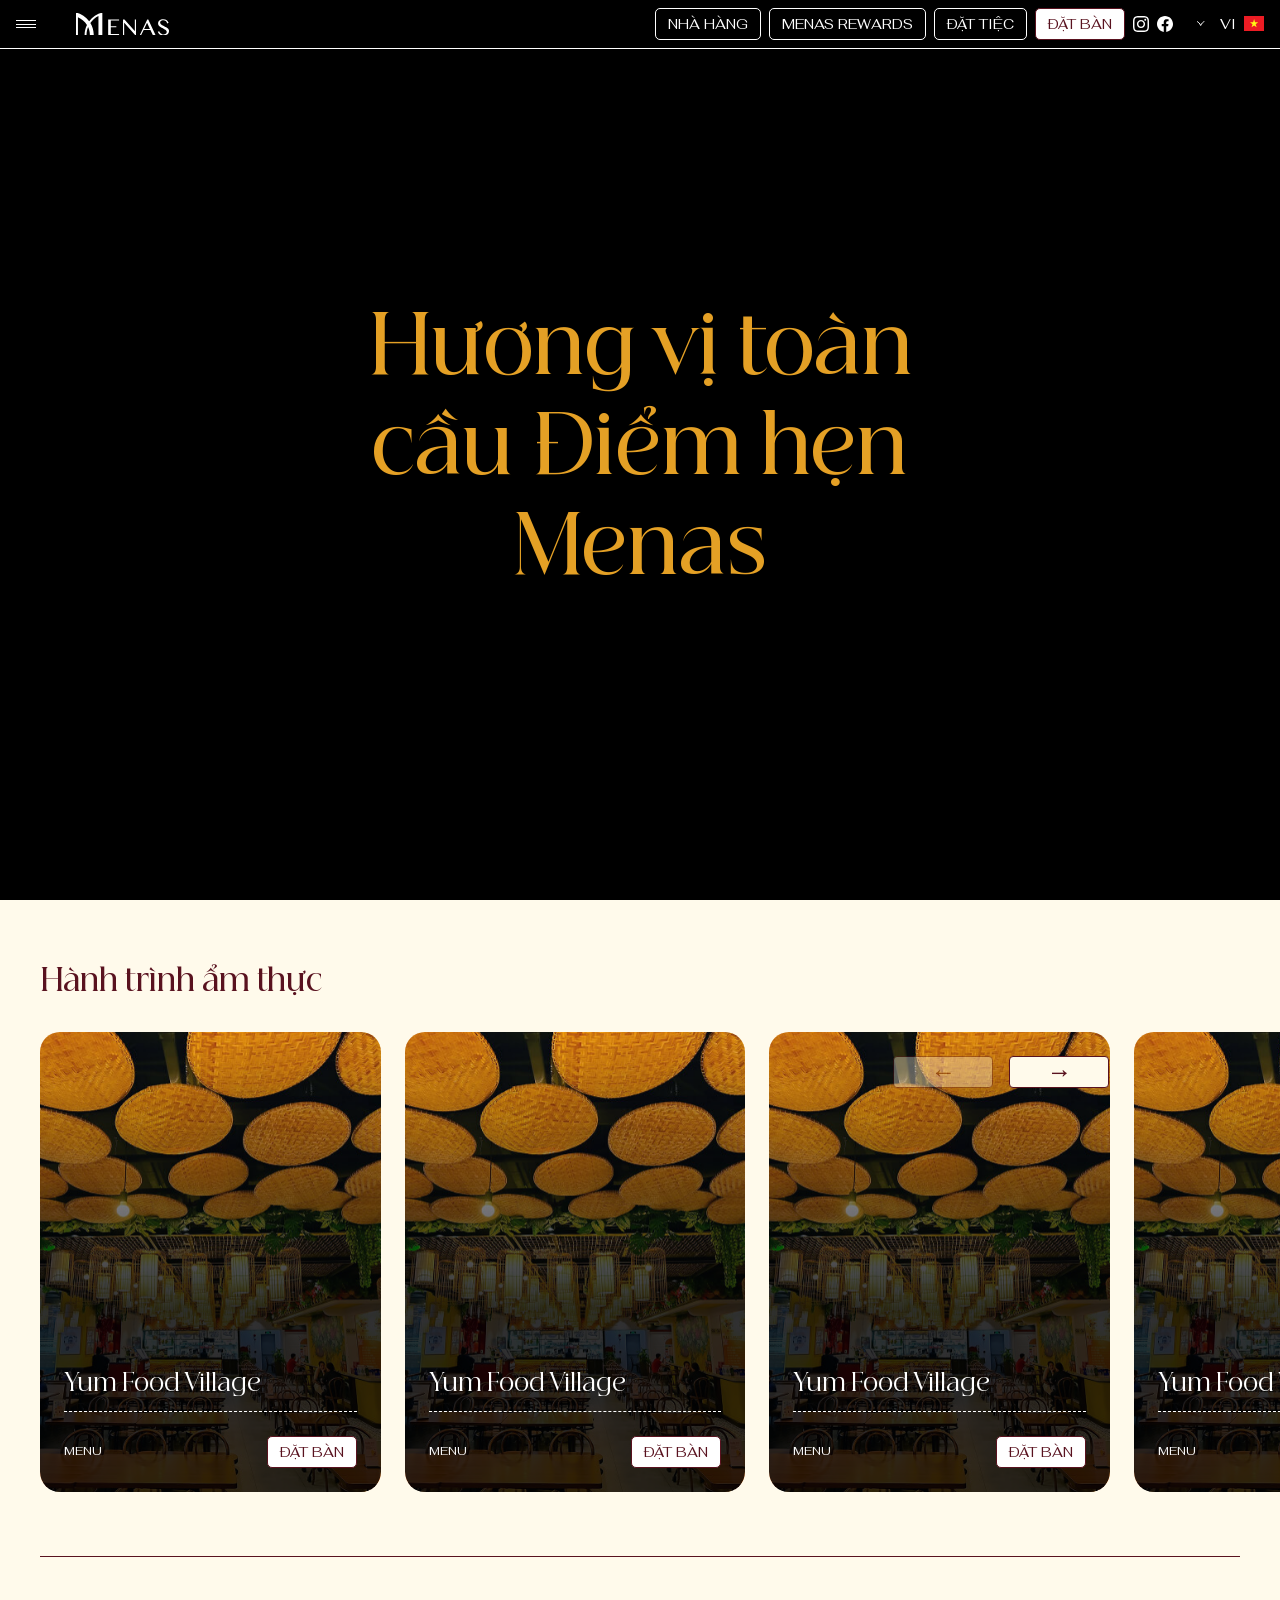
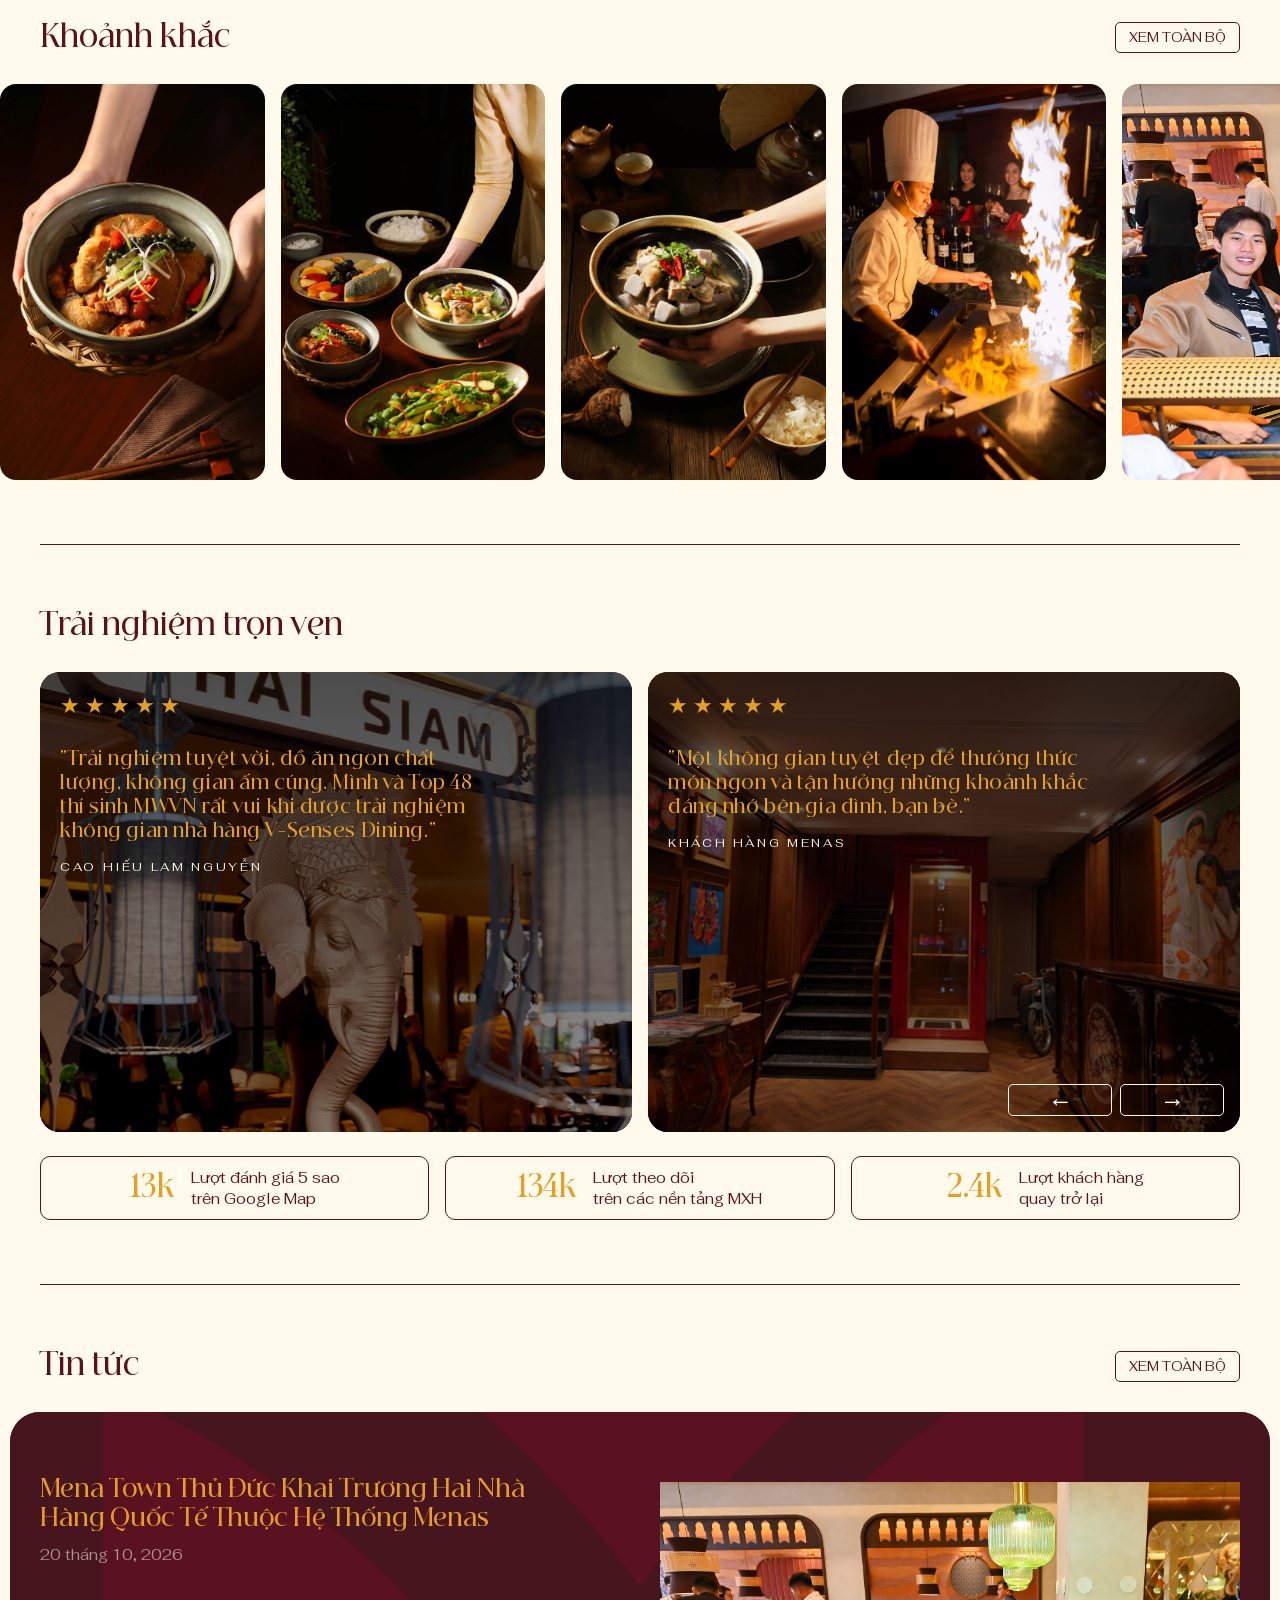
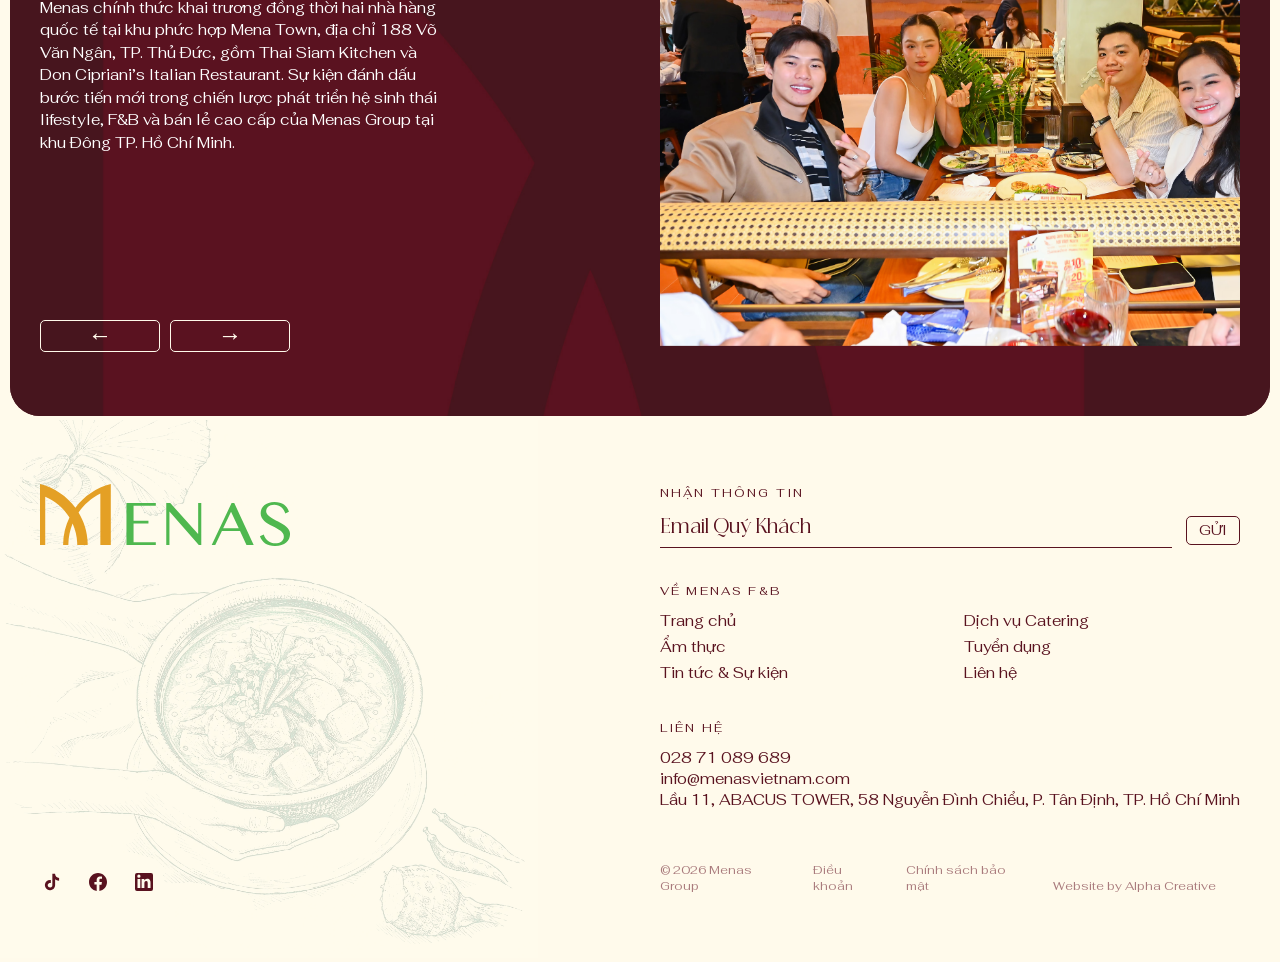
==== commit 9586c53f: "update section dining" ====
--- a/index.html
+++ b/index.html
@@ -133,13 +133,13 @@
       <section class="dining style-section">
         <div class="dining-inner">
           <h2
-            class="dining-heading heading-3 font-heading color-third padding-inner-l"
+            class="dining-heading heading-3 font-heading color-third"
             el-txt-word
           >
             Hành trình ẩm thực
           </h2>
           <div class="dining-slider position-relative">
-            <div class="swiper slider-w padding-inner-l">
+            <div class="swiper slider-w">
               <div class="swiper-wrapper">
                 <div class="swiper-slide">
                   <div class="dining-box">
--- a/assets/main/css/style.min.css
+++ b/assets/main/css/style.min.css
@@ -1,4 +1,6 @@
 @charset "UTF-8";:root{--font-heading:"Beautique Display",sans-serif;--font-body:"Fahkwang",sans-serif;--color-black:#000000;--color-white:#ffffff;--color-white-2:#fffaeb;--color-primary:#e4a025;--color-secondary:#4fb84f;--color-third:#59121f;--space-8:8px;--space-16:16px;--space-24:24px;--space-32:32px;--space-40:40px;--space-48:48px;--space-56:56px;--space-64:64px;--space-72:72px;--space-80:80px;--spacing-padding:120px 40px}@media (max-width:991px){:root{--space-8:8px;--space-16:8px;--space-24:16px;--space-32:24px;--space-40:32px;--space-48:40px;--space-56:48px;--space-64:56px;--space-72:64px;--space-80:72px;--spacing-padding:64px 16px}}.font-heading{font-family:var(--font-heading)}.font-body{font-family:var(--font-body)}.heading-1{font-size:80px;line-height:1.25}@media (max-width:991px){.heading-1{font-size:40px}}.heading-2{font-size:40px;line-height:1.2}@media (max-width:991px){.heading-2{font-size:30px}}.heading-3{font-size:30px;line-height:1.2}@media (max-width:991px){.heading-3{font-size:24px}}.heading-4{font-size:24px;line-height:1.2}@media (max-width:991px){.heading-4{font-size:20px}}.b1{font-size:19px;line-height:1.2}.b2{font-size:15px;line-height:1.2}.b3{font-size:14px;line-height:1}.b4{font-size:12px;line-height:1.2}.fw-500{font-weight:500}.padding-inner-l{padding-left:124px}@media (max-width:991px){.padding-inner-l{padding-left:24px}}.color-black{color:var(--color-black)}.color-white{color:var(--color-white)}.color-primary{color:var(--color-primary)}.color-secondary{color:var(--color-secondary)}.color-third{color:var(--color-third)}.limit-width{max-width:1440px;width:100%;margin:0 auto}@media (min-width:1024px){.limit-11-col{max-width:91.6666666667%;width:100%;margin:0 auto}.limit-10-col{max-width:83.3333333333%;width:100%;margin:0 auto}.limit-9-col{max-width:75%;width:100%;margin:0 auto}.limit-8-col{max-width:66.6666666667%;width:100%;margin:0 auto}.limit-7-col{max-width:58.3333333333%;width:100%;margin:0 auto}.limit-6-col{max-width:50%;width:100%;margin:0 auto}}.mt-8{margin-top:var(--space-8)}.mt-16{margin-top:var(--space-16)}.mt-24{margin-top:var(--space-24)}.mt-32{margin-top:var(--space-32)}.mt-40{margin-top:var(--space-40)}.mt-48{margin-top:var(--space-48)}.mt-56{margin-top:var(--space-56)}.mt-64{margin-top:var(--space-64)}.mt-72{margin-top:var(--space-72)}.mt-80{margin-top:var(--space-80)}.mb-8{margin-bottom:var(--space-8)}.mb-16{margin-bottom:var(--space-16)}.mb-24{margin-bottom:var(--space-24)}.mb-32{margin-bottom:var(--space-32)}.mb-40{margin-bottom:var(--space-40)}.mb-48{margin-bottom:var(--space-48)}.mb-56{margin-bottom:var(--space-56)}.mb-64{margin-bottom:var(--space-64)}.mb-72{margin-bottom:var(--space-72)}.mb-80{margin-bottom:var(--space-80)}.ml-8{margin-left:var(--space-8)}.ml-16{margin-left:var(--space-16)}.ml-24{margin-left:var(--space-24)}.ml-32{margin-left:var(--space-32)}.ml-40{margin-left:var(--space-40)}.ml-48{margin-left:var(--space-48)}.ml-56{margin-left:var(--space-56)}.ml-64{margin-left:var(--space-64)}.ml-72{margin-left:var(--space-72)}.ml-80{margin-left:var(--space-80)}.mr-8{margin-right:var(--space-8)}.mr-16{margin-right:var(--space-16)}.mr-24{margin-right:var(--space-24)}.mr-32{margin-right:var(--space-32)}.mr-40{margin-right:var(--space-40)}.mr-48{margin-right:var(--space-48)}.mr-56{margin-right:var(--space-56)}.mr-64{margin-right:var(--space-64)}.mr-72{margin-right:var(--space-72)}.mr-80{margin-right:var(--space-80)}.mx-8{margin-left:var(--space-8);margin-right:var(--space-8)}.mx-16{margin-left:var(--space-16);margin-right:var(--space-16)}.mx-24{margin-left:var(--space-24);margin-right:var(--space-24)}.mx-32{margin-left:var(--space-32);margin-right:var(--space-32)}.mx-40{margin-left:var(--space-40);margin-right:var(--space-40)}.mx-48{margin-left:var(--space-48);margin-right:var(--space-48)}.mx-56{margin-left:var(--space-56);margin-right:var(--space-56)}.mx-64{margin-left:var(--space-64);margin-right:var(--space-64)}.mx-72{margin-left:var(--space-72);margin-right:var(--space-72)}.mx-80{margin-left:var(--space-80);margin-right:var(--space-80)}.my-8{margin-top:var(--space-8);margin-bottom:var(--space-8)}.my-16{margin-top:var(--space-16);margin-bottom:var(--space-16)}.my-24{margin-top:var(--space-24);margin-bottom:var(--space-24)}.my-32{margin-top:var(--space-32);margin-bottom:var(--space-32)}.my-40{margin-top:var(--space-40);margin-bottom:var(--space-40)}.my-48{margin-top:var(--space-48);margin-bottom:var(--space-48)}.my-56{margin-top:var(--space-56);margin-bottom:var(--space-56)}.my-64{margin-top:var(--space-64);margin-bottom:var(--space-64)}.my-72{margin-top:var(--space-72);margin-bottom:var(--space-72)}.my-80{margin-top:var(--space-80);margin-bottom:var(--space-80)}.pt-8{padding-top:var(--space-8)}.pt-16{padding-top:var(--space-16)}.pt-24{padding-top:var(--space-24)}.pt-32{padding-top:var(--space-32)}.pt-40{padding-top:var(--space-40)}.pt-48{padding-top:var(--space-48)}.pt-56{padding-top:var(--space-56)}.pt-64{padding-top:var(--space-64)}.pt-72{padding-top:var(--space-72)}.pt-80{padding-top:var(--space-80)}.pb-8{padding-bottom:var(--space-8)}.pb-16{padding-bottom:var(--space-16)}.pb-24{padding-bottom:var(--space-24)}.pb-32{padding-bottom:var(--space-32)}.pb-40{padding-bottom:var(--space-40)}.pb-48{padding-bottom:var(--space-48)}.pb-56{padding-bottom:var(--space-56)}.pb-64{padding-bottom:var(--space-64)}.pb-72{padding-bottom:var(--space-72)}.pb-80{padding-bottom:var(--space-80)}.pl-8{padding-left:var(--space-8)}.pl-16{padding-left:var(--space-16)}.pl-24{padding-left:var(--space-24)}.pl-32{padding-left:var(--space-32)}.pl-40{padding-left:var(--space-40)}.pl-48{padding-left:var(--space-48)}.pl-56{padding-left:var(--space-56)}.pl-64{padding-left:var(--space-64)}.pl-72{padding-left:var(--space-72)}.pl-80{padding-left:var(--space-80)}.pr-8{padding-right:var(--space-8)}.pr-16{padding-right:var(--space-16)}.pr-24{padding-right:var(--space-24)}.pr-32{padding-right:var(--space-32)}.pr-40{padding-right:var(--space-40)}.pr-48{padding-right:var(--space-48)}.pr-56{padding-right:var(--space-56)}.pr-64{padding-right:var(--space-64)}.pr-72{padding-right:var(--space-72)}.pr-80{padding-right:var(--space-80)}.px-8{padding-left:var(--space-8);padding-right:var(--space-8)}.px-16{padding-left:var(--space-16);padding-right:var(--space-16)}.px-24{padding-left:var(--space-24);padding-right:var(--space-24)}.px-32{padding-left:var(--space-32);padding-right:var(--space-32)}.px-40{padding-left:var(--space-40);padding-right:var(--space-40)}.px-48{padding-left:var(--space-48);padding-right:var(--space-48)}.px-56{padding-left:var(--space-56);padding-right:var(--space-56)}.px-64{padding-left:var(--space-64);padding-right:var(--space-64)}.px-72{padding-left:var(--space-72);padding-right:var(--space-72)}.px-80{padding-left:var(--space-80);padding-right:var(--space-80)}.py-8{padding-top:var(--space-8);padding-bottom:var(--space-8)}.py-16{padding-top:var(--space-16);padding-bottom:var(--space-16)}.py-24{padding-top:var(--space-24);padding-bottom:var(--space-24)}.py-32{padding-top:var(--space-32);padding-bottom:var(--space-32)}.py-40{padding-top:var(--space-40);padding-bottom:var(--space-40)}.py-48{padding-top:var(--space-48);padding-bottom:var(--space-48)}.py-56{padding-top:var(--space-56);padding-bottom:var(--space-56)}.py-64{padding-top:var(--space-64);padding-bottom:var(--space-64)}.py-72{padding-top:var(--space-72);padding-bottom:var(--space-72)}.py-80{padding-top:var(--space-80);padding-bottom:var(--space-80)}.gap-8{gap:var(--space-8)}.gap-16{gap:var(--space-16)}.gap-24{gap:var(--space-24)}.gap-32{gap:var(--space-32)}.gap-40{gap:var(--space-40)}.gap-48{gap:var(--space-48)}.gap-56{gap:var(--space-56)}.gap-64{gap:var(--space-64)}.gap-72{gap:var(--space-72)}.gap-80{gap:var(--space-80)}.gap-x-8{column-gap:var(--space-8)}.gap-x-16{column-gap:var(--space-16)}.gap-x-24{column-gap:var(--space-24)}.gap-x-32{column-gap:var(--space-32)}.gap-x-40{column-gap:var(--space-40)}.gap-x-48{column-gap:var(--space-48)}.gap-x-56{column-gap:var(--space-56)}.gap-x-64{column-gap:var(--space-64)}.gap-x-72{column-gap:var(--space-72)}.gap-x-80{column-gap:var(--space-80)}.gap-y-8{row-gap:var(--space-8)}.gap-y-16{row-gap:var(--space-16)}.gap-y-24{row-gap:var(--space-24)}.gap-y-32{row-gap:var(--space-32)}.gap-y-40{row-gap:var(--space-40)}.gap-y-48{row-gap:var(--space-48)}.gap-y-56{row-gap:var(--space-56)}.gap-y-64{row-gap:var(--space-64)}.gap-y-72{row-gap:var(--space-72)}.gap-y-80{row-gap:var(--space-80)}*,:after,:before{box-sizing:border-box}*{margin:0;padding:0;font:inherit}canvas,img,picture,svg,video{display:block;max-width:100%}input,select,textarea{background-color:transparent;outline:0}button{cursor:pointer;background-color:transparent;outline:0;border:0}[type=button],[type=reset],[type=submit],button{-webkit-appearance:button}[type=button]::-moz-focus-inner,[type=reset]::-moz-focus-inner,[type=submit]::-moz-focus-inner,button::-moz-focus-inner{border-style:none;padding:0}[type=button]:-moz-focusring,[type=reset]:-moz-focusring,[type=submit]:-moz-focusring,button:-moz-focusring{outline:1px solid #000}[type=checkbox],[type=radio]{box-sizing:border-box;padding:0}[type=search]::-webkit-search-decoration{-webkit-appearance:none}button:focus{outline:0}a,a:hover{text-decoration:none;cursor:pointer;outline:0;color:inherit}ol,ul{list-style:none;margin:0;padding:0}h1,h2,h3,h4,h5,h6,p{margin:0;padding:0;overflow-wrap:break-word}body{width:100%;min-height:100vh;text-rendering:optimizeLegibility!important;-webkit-font-smoothing:auto!important;-moz-osx-font-smoothing:grayscale!important;font-family:var(--font-body)}.btn-global{display:inline-block;font-size:14px;line-height:1;border-radius:5px;text-transform:uppercase;transition:all .3s ease;padding:8px 12px}.btn-global.btn-outline{border:1px solid var(--color-white);color:var(--color-white);background-color:transparent}.btn-global.btn-outline:hover{color:var(--color-third);border:1px solid var(--color-primary);background-color:var(--color-primary)}.btn-global.btn-bg{background-color:var(--color-white);border:1px solid var(--color-third);color:var(--color-third)}.btn-global.btn-bg:hover{border:1px solid var(--color-primary);background-color:var(--color-primary)}.rolling-text{position:relative;overflow:hidden;display:inline-block;color:var(--color-third)}.rolling-text:hover::before{transform:translate3d(0,0,0)}.rolling-text:hover span{transform:translate3d(0,-200%,0)}.rolling-text::before{content:attr(data-replace);position:absolute;top:0;left:0;width:100%;height:100%;color:var(--color-third);transform-origin:50% 100%;transform:translate3d(0,150%,0);transition:transform .4s cubic-bezier(.76,0,.24,1)}.rolling-text span{display:inline-block;transition:transform .4s cubic-bezier(.76,0,.24,1);color:var(--color-third)}.style-section{position:relative;z-index:3;background-color:var(--color-white-2)}.style-section+.style-section{padding-top:64px}.style-section+.style-section::before{position:absolute;top:0;left:50%;width:calc(100% - max(80px,100vw - 1272px));border-top:1px solid var(--color-third);content:"";transform:translateX(-50%)}@media (max-width:991px){.style-section+.style-section{padding-top:48px}}[parallax-image]{position:relative;overflow:hidden}[parallax-image] img{position:absolute;top:0;left:0;width:120%;height:120%;object-fit:cover;transform:translateY(-10%)}.lightpick{--color-stroke:#ccc;--color-bg:#fff;--color-active-is-today:#0f0f0f;--color-active-is-today-opacity:rgba(15, 15, 15, 0.7)}.lightpick .lightpick__days{display:grid;grid-template-columns:repeat(7,1fr);gap:1px;background-color:var(--color-stroke);border:1px solid var(--color-stroke)}.lightpick .lightpick__day{background-color:var(--color-bg)}.lightpick .lightpick__day.is-today{background-image:none;background-color:var(--color-active-is-today);color:var(--color-bg)}.lightpick .lightpick__day.is-end-date,.lightpick .lightpick__day.is-end-date:hover,.lightpick .lightpick__day.is-start-date,.lightpick .lightpick__day.is-start-date:hover{background-image:none;background-color:var(--color-active-is-today);color:var(--color-bg);border-radius:none}.lightpick .lightpick__day:not(.is-disabled):hover{background-image:none;background-color:var(--color-active-is-today-opacity);color:var(--color-bg)}.lightpick .lightpick__month-title,.lightpick .lightpick__month-title>.lightpick__select-months{margin-left:0;padding-left:0;border-radius:0;direction:ltr;text-align:left;width:max-content}.lightpick .lightpick__days-of-the-week{margin-bottom:8px;margin-top:8px}.lightpick .lightpick__day.is-disabled{text-decoration:line-through}.lightpick .lightpick__days div{background-color:var(--color-bg)}.container-swiper{position:relative;width:100%;height:100svh;overflow:hidden}#header{z-index:999;left:0;right:0;top:0;--color-main-line:var(--color-white)}#header.scrolled{--color-main-line:var(--color-third)}#header.scrolled .header-inner{background-color:var(--color-white-2)}#header.scrolled .header-logo img.logo-active{opacity:1;visibility:visible}#header.scrolled .btn-global.btn-bg{background-color:var(--color-third);color:var(--color-white)}#header.scrolled .btn-global.btn-bg:hover{background-color:var(--color-primary)}#header .btn-global.btn-outline{color:var(--color-main-line);border:1px solid var(--color-main-line)}#header .header-inner{position:relative;z-index:8;border-bottom:1px solid var(--color-main-line);padding:8px 16px;transition:background .3s ease}#header .header-ovl{position:fixed;top:0;left:0;width:100%;height:100vh;background-color:rgba(0,0,0,.7);z-index:6;opacity:0;visibility:hidden;transition:all .3s ease}#header .header-menu{position:fixed;top:60px;left:12px;background-image:linear-gradient(rgba(255,250,235,.75),rgba(255,250,235,.75)),url(../../images/icons/bg-pa.png);background-position:center;background-size:cover;background-repeat:no-repeat;height:calc(100vh - 76px);max-width:400px;width:100%;border-radius:20px;padding:24px;z-index:10;opacity:0;visibility:hidden;transition:all .3s ease}@media (max-width:560px){#header .header-menu{right:16px;max-width:calc(100% - 24px)}}#header .header-menu-inner{display:flex;flex-direction:column;gap:32px}#header .header-menu-bottom{padding-top:12px;border-top:1px solid var(--color-third)}#header .header-left{display:flex;align-items:center;gap:40px}@media (max-width:991px){#header .header-left{gap:24px}}#header .header-ham{width:20px;height:8px;position:relative;cursor:pointer;transition:all .3s ease}#header .header-ham.active span:nth-child(1){top:3.5px;transform:rotate(45deg)}#header .header-ham.active span:nth-child(2){opacity:0}#header .header-ham.active span:nth-child(3){top:3.5px;transform:rotate(-45deg)}#header .header-ham::before{content:"";width:44px;height:44px;position:absolute;top:50%;left:50%;transform:translate(-50%,-50%);border-radius:50%}#header .header-ham span{position:absolute;display:block;width:100%;height:1px;background-color:var(--color-main-line);left:0;transition:all .3s ease;opacity:1}#header .header-ham span:nth-child(1){top:0}#header .header-ham span:nth-child(2){top:3.5px}#header .header-ham span:nth-child(3){top:7px}#header .header-logo{height:24px;width:auto;min-width:93px}#header .header-logo img{position:absolute;height:24px;width:auto}#header .header-logo img.logo-active{opacity:0;visibility:hidden;transition:all .3s ease}#header .header-list-button{gap:8px}@media (max-width:991px){#header .header-list-button{--color-main-line:var(--color-third)}#header .header-list-button .btn-bg{background-color:transparent}}#header .header-social-bottom ul{display:flex;align-items:center;gap:8px}#header .header-social-bottom ul svg:hover path{color:var(--color-primary)}#header .header-social-bottom ul svg path{color:var(--color-third);transition:color .3s ease}#header .header-social ul{display:flex;align-items:center;gap:8px}#header .header-social ul svg:hover path{color:var(--color-primary)}#header .header-social ul svg path{color:var(--color-main-line);transition:color .3s ease}#header .header-right{gap:8px}#header .header-lang{margin-left:16px}#header .header-lang .dropdown-custom{position:relative;cursor:pointer}#header .header-lang .icon path{color:var(--color-main-line)}#header .header-lang .dropdown-custom-menu{position:absolute;right:-12px;top:100%;margin-top:16px;background-color:var(--color-white-2);border-radius:10px;padding:10px 0;display:flex;flex-direction:column;align-items:center;gap:4px;width:calc(100% + 12px);opacity:0;visibility:hidden;transition:all .3s ease}#header .header-lang .dropdown-custom-menu.dropdown--active{opacity:1;visibility:visible}#header .header-lang .dropdown-custom-btn{display:flex;align-items:center;gap:4px}#header .header-lang .dropdown-custom-btn .value-select{font-size:14px;line-height:1.2;text-transform:uppercase;color:var(--color-main-line);display:flex;align-items:center;gap:8px;transition:color .3s ease}#header .header-lang .dropdown-custom-btn span{width:27px;text-align:right}#header .header-lang .dropdown-custom-item{width:100%;display:flex;align-items:center;justify-content:center;gap:8px;font-size:14px;line-height:1.2;text-transform:uppercase;color:var(--color-third);padding:4px 0;transition:background .3s ease;cursor:pointer}#header .header-lang .dropdown-custom-item:hover{background-color:var(--color-primary)}#header .header-lang .dropdown-custom-item span{color:var(--color-third);width:27px;text-align:right}.banner{position:sticky;top:0;height:100vh;z-index:1;overflow:hidden;background-color:var(--color-black)}.banner::before{content:"";position:absolute;inset:0;background-color:rgba(0,0,0,.5);z-index:2}.banner-content{position:absolute;top:50%;left:50%;transform:translate(-50%,-50%);z-index:3}@media (max-width:991px){.banner-content{max-width:calc(100% - 80px);width:100%}}.banner-inner{width:100%;height:100%}.banner-thum{width:100%;height:100%}.banner .video{width:100%;height:100%}.banner .video iframe{position:absolute;top:50%;left:50%;width:100%;height:100%;transform:translate(-50%,-50%) scale(1.2)}.banner-slider{width:100%;height:100%}.banner-image{width:100%;height:100%}.banner-image img{width:100%;height:100%;object-fit:cover}#footer{background-color:var(--color-white-2)}.footer-container{position:relative;display:grid;grid-template-columns:minmax(280px,1fr) minmax(0,1fr);min-height:525px;padding:68px max(40px,(100vw - 1272px) / 2);color:var(--color-third);font-family:var(--font-body)}.footer-container::after{position:absolute;z-index:0;top:0;bottom:0;left:0;width:min(42%,680px);background:transparent url(../../images/icons/pattern-footer.webp) no-repeat left center/contain;content:"";pointer-events:none;opacity:.18}.footer-left{position:relative;z-index:1;display:flex;flex-direction:column;align-items:flex-start;justify-content:space-between;min-height:390px;padding:0}.footer-logo{display:inline-flex;width:250px;margin-top:0}.footer-logo img{display:block;width:100%;height:auto}.footer-social{display:flex;align-items:center;gap:22px}.footer-social-mobile{display:none}.footer-social-link{display:inline-flex;width:24px;height:24px;align-items:center;justify-content:center;color:var(--color-third);transition:color .2s ease}.footer-social-link svg{display:block;width:100%;height:100%}.footer-social-link:focus-visible,.footer-social-link:hover{color:var(--color-primary)}.footer-right{position:relative;z-index:1;display:flex;flex-direction:column;gap:36px;padding:2px 0 0 20px}.footer-title{display:block;margin:0 0 12px;color:var(--color-third);font-family:var(--font-body);font-size:12px;font-weight:400;letter-spacing:.18em;line-height:1.3;text-transform:uppercase}.footer-newsletter-field{display:flex;align-items:center;gap:14px}.footer-newsletter-field input{width:100%;min-width:0;padding:0 0 4px;border:0;border-bottom:1px solid var(--color-third);border-radius:0;outline:0;background:0 0;color:var(--color-third);font-family:var(--font-heading);font-size:19px}.footer-newsletter-field input::placeholder{color:var(--color-third);opacity:1}.footer-newsletter-field input:focus-visible{border-bottom-color:var(--color-primary)}.footer-newsletter-field button{flex:0 0 auto;padding:5px 12px;border:1px solid var(--color-third);border-radius:5px;background:0 0;color:var(--color-third);font-family:var(--font-body);font-size:14px;line-height:1.2;text-transform:uppercase;transition:color .2s ease,background-color .2s ease,border-color .2s ease}.footer-newsletter-field button:focus-visible,.footer-newsletter-field button:hover{border-color:var(--color-primary);background-color:var(--color-primary)}.footer-navigation .footer-title{margin-bottom:10px}.footer-links{display:grid;grid-auto-flow:column;grid-template-rows:repeat(3,auto);grid-template-columns:1fr 1fr;column-gap:28px;row-gap:2px;margin:0;padding:0;list-style:none}.footer-contact a,.footer-contact p,.footer-links a{margin:0;color:var(--color-third);font-size:15px;line-height:1.4;text-decoration:none}.footer-contact a,.footer-links a{transition:color .2s ease}.footer-contact a:focus-visible,.footer-contact a:hover,.footer-links a:focus-visible,.footer-links a:hover{color:var(--color-primary)}.footer-contact{display:flex;flex-direction:column;font-style:normal}.footer-contact .footer-title{margin-bottom:10px}.footer-right>.footer-social{display:none;margin-top:-18px}.footer-bottom{display:grid;grid-template-columns:auto 1fr auto;align-items:end;gap:12px 24px;margin-top:auto;color:#a8797b;font-size:12px;line-height:1.35}.footer-bottom p{margin:0}.footer-bottom a{color:inherit;text-decoration:none}.footer-bottom a:focus-visible,.footer-bottom a:hover{color:var(--color-third)}.footer-copyright{grid-column:1/-1}.footer-legal{display:flex;gap:22px}@media (max-width:991px){.footer-legal{flex-wrap:wrap}}.footer-credit{justify-self:end;white-space:nowrap}@media (max-width:991px){.footer-container{grid-template-columns:minmax(220px,.8fr) minmax(0,1.2fr);min-height:480px;padding:56px 32px}.footer-left{min-height:360px}.footer-logo{width:210px}.footer-right{gap:28px;padding-left:12px}.footer-bottom{grid-template-columns:1fr auto}.footer-copyright{grid-column:1/-1}.footer-credit{grid-column:1/-1;justify-self:start}}@media (max-width:767px){.footer-container{grid-template-columns:1fr;gap:38px;padding:44px 24px 32px}.footer-left{min-height:0}.footer-social-desktop{display:none}.footer-container::after{width:100%;height:250px;bottom:auto}.footer-logo{width:190px}.footer-right{margin-top:2px}.footer-right>.footer-social{display:flex;margin-top:-16px;gap:16px}.footer-right{gap:30px;padding:0}.footer-newsletter-field input{font-size:18px}.footer-links{column-gap:12px}.footer-contact a,.footer-contact p,.footer-links a{font-size:13px}.footer-bottom{grid-template-columns:1fr;align-items:start}.footer-copyright,.footer-credit{grid-column:auto}.footer-legal{gap:16px}}.dining{padding-bottom:64px}.dining-inner{padding-top:64px}.dining-heading{margin-bottom:32px}.dining-box{position:relative;width:100%;aspect-ratio:404/545;border-radius:20px;overflow:hidden}.dining-image{width:100%;height:100%}.dining-image img{width:120%;height:120%;object-fit:cover;display:block}.dining-content{position:absolute;inset:0;z-index:2;background:linear-gradient(rgba(0,0,0,0) 0,rgba(0,0,0,.8) 60%);border-radius:20px;overflow:hidden;display:flex;flex-direction:column;justify-content:flex-end;padding:24px}.dining-name{border-bottom:1px dashed var(--color-white);padding-bottom:12px;margin-bottom:24px}.dining-link{display:flex;align-items:center;justify-content:space-between}.dining-slider{--gap:24px;--per-view:3.4;--pad-left:124px;--btn-size:44px;--btn-gap:16px;position:relative;--slide-w:calc(
     (100% - var(--pad-left) - var(--gap) * (var(--per-view) - 1)) /
       var(--per-view)
-  )}.dining-slider .swiper{padding-right:24px}.dining-slider .swiper-button-next,.dining-slider .swiper-button-prev{position:absolute;top:50%;right:auto;z-index:5;width:var(--btn-size);height:var(--btn-size);margin:0}.dining-slider .swiper-button-next{left:calc(var(--pad-left) + var(--slide-w) * 3 + var(--gap) * 2);transform:translate(calc(-100% - 22px),-50%)}.dining-slider .swiper-button-prev{left:calc(var(--pad-left) + var(--slide-w) * 3 + var(--gap) * 2);transform:translate(calc(-200% - 22px - var(--btn-gap)),-50%)}@media (max-width:991px){.dining-slider .swiper-button-next{left:auto;right:16px;transform:translateY(-50%)}.dining-slider .swiper-button-prev{left:auto;right:calc(16px + var(--btn-size) + var(--btn-gap));transform:translateY(-50%)}}.dining .btn-custom{height:32px;width:100px;border:1px solid var(--color-third);background-color:var(--color-white-2);border-radius:4px;top:40px;margin:0}.dining .btn-custom::after{content:unset;font-size:0}.dining .btn-custom.swiper-button-prev::after{content:"←"}.dining .btn-custom.swiper-button-next::after{content:"→"}.dining .btn-custom::after{color:var(--color-third);font-family:var(--font-body);font-size:25px;line-height:1;transform:translateY(-1px)}@media (max-width:991px){.dining .btn-custom{display:none}}@media (max-width:991px){.dining{padding-bottom:48px}}.sectionNews{padding:56px 0 0}.sectionNews-heading{display:flex;align-items:center;justify-content:space-between;width:calc(100% - max(80px,100vw - 1272px));max-width:1272px;margin:0 auto 28px}.sectionNews-title{margin:0}.sectionNews-all{display:inline-flex;align-items:center;justify-content:center;padding:7px 13px;border:1px solid var(--color-third);border-radius:5px;color:var(--color-third);font-family:var(--font-body);font-size:13px;line-height:1.2;text-decoration:none;text-transform:uppercase;transition:color .3s ease,background-color .3s ease}.sectionNews-all:focus-visible,.sectionNews-all:hover{border-color:var(--color-primary);background:var(--color-primary)}.sectionNews-panel{position:relative;display:grid;grid-template-columns:minmax(0,1fr) minmax(0,1fr);align-items:center;gap:40px;min-height:604px;margin:0 10px;padding:56px max(30px,(100vw - 1272px) / 2 - 10px);overflow:hidden;border-radius:30px;background:#4b111d;color:var(--color-white)}.sectionNews-background{position:absolute;z-index:0;inset:0;display:grid;place-items:center;overflow:hidden;pointer-events:none}.sectionNews-background-image-wrap{position:absolute;top:60%;left:0;width:100%;transform:translateY(-50%)}.sectionNews-background img{position:relative;display:block;width:100%;height:auto;max-width:none;user-select:none;-webkit-user-drag:none;will-change:transform}.sectionNews-content{position:relative;z-index:2;display:flex;flex-direction:column;align-self:stretch;padding:8px 0}.sectionNews-copy{will-change:opacity,transform}.sectionNews-article-title{max-width:500px;margin:0 0 10px;color:var(--color-primary);font-size:24px;line-height:29px;font-weight:500;transition:color .3s ease}.sectionNews-article-title a{color:inherit;text-decoration:none;transition:color .3s ease}.sectionNews-article-title a:focus-visible,.sectionNews-article-title a:hover{color:var(--color-white)}.sectionNews-date{display:block;margin-bottom:30px;color:rgba(255,250,235,.55);font-family:var(--font-body);font-size:15px}.sectionNews-description{max-width:410px;margin:0;color:var(--color-white);font-family:var(--font-body);font-size:15px;line-height:1.5}.sectionNews-controls{display:flex;justify-content:flex-start;gap:10px;margin-top:auto;padding-top:32px}.sectionNews-arrow{position:relative;display:inline-flex;align-items:center;justify-content:center;width:120px;height:32px;padding:0;border:1px solid var(--color-white-2);border-radius:5px;background:0 0;color:var(--color-white-2);font-family:var(--font-body);cursor:pointer;transition:color .3s ease,background-color .3s ease,border-color .3s ease}.sectionNews-arrow span{position:absolute;inset:0;display:grid;place-items:center;font-size:24px;line-height:1;text-align:center;transform:translateY(-1px)}.sectionNews-arrow:focus-visible,.sectionNews-arrow:hover{border-color:var(--color-primary);background:var(--color-primary);color:var(--color-third)}.sectionNews-slider{position:relative;z-index:2;width:100%;height:464px;overflow:hidden}.sectionNews-slider .swiper-slide{overflow:hidden}.sectionNews-image-link{display:block;width:100%;height:100%;overflow:hidden;user-select:none;-webkit-user-drag:none}.sectionNews-image{display:block;width:120%;height:100%;max-width:none;object-fit:cover;will-change:transform}@media (max-width:991px){.sectionNews{padding-top:44px}.sectionNews-heading{width:calc(100% - 64px);margin-bottom:20px}.sectionNews-panel{grid-template-columns:minmax(0,1fr) minmax(0,1fr);gap:24px;min-height:480px;padding:40px 22px;border-radius:20px}.sectionNews-slider{height:400px}.sectionNews-date{margin-bottom:20px}}@media (max-width:767px){.sectionNews-heading{width:calc(100% - 48px)}.sectionNews-panel{display:flex;flex-direction:column;align-items:stretch;gap:0;min-height:0;margin:0 24px;padding:0 0 24px;border-radius:18px}.sectionNews-background-image-wrap{top:auto;bottom:0;transform:none}.sectionNews-slider{order:0;width:calc(100% - 24px);height:auto;margin:12px 12px 0;aspect-ratio:1.35/1;border-radius:0}.sectionNews-content{order:1;flex:0 0 auto;height:calc(var(--news-copy-height,200px) + 82px);padding:20px 12px 0}.sectionNews-article-title{margin-bottom:8px;font-size:24px}.sectionNews-date{margin-bottom:16px;font-size:12px}.sectionNews-description{font-size:13px}.sectionNews-controls{justify-content:center;flex:0 0 auto;padding-top:22px}.sectionNews-arrow{flex:0 1 120px;height:32px}}.sectionTestimonials{padding:56px 0 64px}.sectionTestimonials-inner{width:calc(100% - max(80px,100vw - 1272px));max-width:1272px;margin:0 auto}.sectionTestimonials-title{margin:0 0 28px}.sectionTestimonials-slider{position:relative;overflow:hidden}.sectionTestimonials-card{position:relative;display:flex;min-height:460px;flex-direction:column;padding:22px 20px;overflow:hidden;border-radius:20px;background:var(--color-third);color:var(--color-white-2);isolation:isolate}.sectionTestimonials-image{position:absolute;z-index:-2;inset:0;overflow:hidden;background:var(--color-third)}.sectionTestimonials-image::after{position:absolute;inset:0;background:linear-gradient(180deg,rgba(0,0,0,.7),rgba(0,0,0,.42));content:""}.sectionTestimonials-image img{display:block;width:100%;height:130%;object-fit:cover;will-change:transform}.sectionTestimonials-rating{margin-bottom:32px;color:var(--color-primary);font-size:22px;letter-spacing:5px;line-height:1}.sectionTestimonials-quote{max-width:440px;margin:0 0 16px;color:var(--color-primary);font-family:var(--font-heading);font-size:19px;font-weight:500;line-height:24px;letter-spacing:.57px}.sectionTestimonials-author{margin:0;color:var(--color-white-2);font-family:var(--font-body);font-size:12px;line-height:14px;letter-spacing:2.64px;text-transform:uppercase}.sectionTestimonials-controls{position:absolute;right:16px;bottom:16px;z-index:2;display:flex;gap:8px}.sectionTestimonials-arrow{display:flex;align-items:center;justify-content:center;width:104px;height:32px;border:1px solid var(--color-white-2);border-radius:5px;background:0 0;color:var(--color-white-2);font:inherit;font-size:25px;cursor:pointer;transition:background-color .2s ease,color .2s ease}.sectionTestimonials-arrow:focus-visible,.sectionTestimonials-arrow:hover{border-color:var(--color-primary);background:var(--color-primary);color:var(--color-third)}.sectionTestimonials-stats{display:grid;grid-template-columns:repeat(3,minmax(0,1fr));gap:16px;margin-top:24px}.sectionTestimonials-stat{display:flex;min-height:62px;align-items:center;justify-content:center;gap:16px;padding:10px 14px;border:1px solid var(--color-third);border-radius:10px;color:var(--color-third);font-family:var(--font-body);font-size:15px;line-height:21px}.sectionTestimonials-stat-value{color:var(--color-primary);font-family:var(--font-heading);font-size:30px;line-height:36px;font-weight:500;white-space:nowrap}@media (max-width:767px){.sectionTestimonials{padding:44px 0 48px}.sectionTestimonials-inner{width:calc(100% - 44px)}.sectionTestimonials-title{margin-bottom:20px}.sectionTestimonials-card{min-height:390px;padding:18px 16px;border-radius:16px}.sectionTestimonials-rating{margin-bottom:28px}.sectionTestimonials-quote{font-size:22px}.sectionTestimonials-controls{right:12px;bottom:12px}.sectionTestimonials-arrow{width:72px}.sectionTestimonials-stats{grid-template-columns:1fr;gap:10px;margin-top:16px}.sectionTestimonials-stat{justify-content:flex-start;min-height:56px;padding-left:18%}}.sectionMoment{padding:56px 0 64px;overflow:hidden}.sectionMoment-heading{display:flex;align-items:center;justify-content:space-between;width:calc(100% - max(80px,100vw - 1272px));max-width:1272px;margin:0 auto 28px}.sectionMoment-title{margin:0}.sectionMoment-all{display:inline-flex;align-items:center;justify-content:center;padding:7px 13px;border:1px solid var(--color-third);border-radius:5px;background:0 0;color:var(--color-third);text-decoration:none;font-family:var(--font-body);font-size:13px;line-height:1.2;text-transform:uppercase;cursor:pointer;transition:color .2s ease,background-color .2s ease}.sectionMoment-all:focus-visible,.sectionMoment-all:hover{border-color:var(--color-primary);background:var(--color-primary);color:var(--color-third)}.moment-marquee{width:100%;overflow:hidden}.moment-track{display:flex;width:max-content;transform:translate3d(0,0,0);animation:moment-marquee 55s linear infinite}@keyframes moment-marquee{to{transform:translate3d(-50%,0,0)}}.moment-list{display:flex;flex:0 0 auto;align-items:center;gap:16px;padding:0 16px 0 0}.moment-item{display:block;flex:0 0 auto;height:clamp(280px,31vw,590px);max-height:590px;padding:0;overflow:hidden;border:0;border-radius:16px;background:0 0;cursor:zoom-in}.moment-item img{display:block;width:auto;height:100%;max-height:590px;max-width:none;object-fit:cover;transition:transform .45s cubic-bezier(.2,.65,.3,1)}.moment-item:focus-visible img,.moment-item:hover img{transform:scale(1.05)}.moment-lightbox{position:fixed;z-index:2000;inset:0;display:none;pointer-events:none;flex-direction:column;align-items:center;gap:14px;padding:12px 16px 18px;background:rgba(12,12,12,.96);color:#f5f5f5}.moment-lightbox.is-open{display:flex;pointer-events:auto}.moment-lightbox-toolbar{display:flex;flex:0 0 40px;align-items:center;justify-content:space-between;width:100%}.moment-counter,.moment-zoom-level{color:#d6d6d6;font-family:var(--font-body);font-size:13px}.moment-controls{display:flex;align-items:center;gap:10px}.moment-arrow,.moment-control{display:inline-flex;align-items:center;justify-content:center;border:0;border-radius:50%;background:rgba(255,255,255,.13);color:#fff;cursor:pointer;transition:background-color .2s ease,opacity .2s ease}.moment-arrow:focus-visible,.moment-arrow:hover,.moment-control:focus-visible,.moment-control:hover{background:rgba(255,255,255,.28)}.moment-arrow:disabled,.moment-control:disabled{cursor:default;opacity:.38}.moment-control{width:40px;height:40px;font-size:23px;line-height:1}.moment-close{margin-left:2px}.moment-lightbox svg{display:block;flex:0 0 auto}.moment-stage{display:flex;flex:1 1 auto;align-items:center;justify-content:center;width:100%;min-height:0;overflow:hidden}.moment-active-image{display:block;max-width:min(86vw,1500px);max-height:100%;object-fit:contain;transform:scale(1);transform-origin:center;transition:transform .2s ease;user-select:none}.moment-arrow{position:absolute;z-index:1;top:50%;width:42px;height:42px;font-size:30px;line-height:1;transform:translateY(-50%)}.moment-previous{left:16px}.moment-previous svg{transform:rotate(180deg)}.moment-next{right:16px}.moment-thumbnails{display:flex;flex:0 0 58px;justify-content:center;gap:8px;width:min(100%,680px);overflow-x:auto;overflow-y:hidden;padding:2px 0 4px}.moment-thumbnail{flex:0 0 70px;width:70px;height:52px;padding:0;overflow:hidden;border:1px solid transparent;border-radius:7px;background:0 0;cursor:pointer;opacity:.58;transition:opacity .2s ease,border-color .2s ease}.moment-thumbnail img{display:block;width:100%;height:100%;object-fit:cover}.moment-thumbnail.is-active,.moment-thumbnail:focus-visible,.moment-thumbnail:hover{border-color:#fff;opacity:1}@media (max-width:991px){.sectionMoment{padding:44px 0 48px}.sectionMoment-heading{margin-bottom:20px;width:calc(100% - 64px)}.moment-item{height:clamp(250px,48vw,440px);border-radius:12px}}@media (max-width:575px){.sectionMoment-heading{width:calc(100% - 48px)}.sectionMoment-heading{align-items:flex-end}.sectionMoment-title{font-size:30px}.sectionMoment-all{padding:6px 9px;font-size:11px}.moment-list{gap:10px;padding-right:10px}.moment-item{height:62vw;max-height:360px;border-radius:10px}.moment-lightbox{gap:10px;padding:10px 10px 12px}.moment-controls{gap:6px}.moment-control{width:36px;height:36px}.moment-active-image{max-width:90vw}.moment-arrow{top:46%;width:36px;height:36px}.moment-previous{left:8px}.moment-next{right:8px}.moment-thumbnail{flex-basis:62px;width:62px;height:46px}}@media (prefers-reduced-motion:reduce){.moment-control,.moment-item img,.moment-thumbnail{transition-duration:0s}}+  )}.dining-slider .swiper{padding-right:24px}.dining-slider .swiper-button-next,.dining-slider .swiper-button-prev{position:absolute;top:50%;right:auto;z-index:5;width:var(--btn-size);height:var(--btn-size);margin:0}.dining-slider .swiper-button-next{left:calc(var(--pad-left) + var(--slide-w) * 3 + var(--gap) * 2);transform:translate(calc(-100% - 22px),-50%)}.dining-slider .swiper-button-prev{left:calc(var(--pad-left) + var(--slide-w) * 3 + var(--gap) * 2);transform:translate(calc(-200% - 22px - var(--btn-gap)),-50%)}@media (max-width:991px){.dining-slider .swiper-button-next{left:auto;right:16px;transform:translateY(-50%)}.dining-slider .swiper-button-prev{left:auto;right:calc(16px + var(--btn-size) + var(--btn-gap));transform:translateY(-50%)}}.dining .btn-custom{height:32px;width:100px;border:1px solid var(--color-third);background-color:var(--color-white-2);border-radius:4px;top:40px;margin:0}.dining .btn-custom::after{content:unset;font-size:0}.dining .btn-custom.swiper-button-prev::after{content:"←"}.dining .btn-custom.swiper-button-next::after{content:"→"}.dining .btn-custom::after{color:var(--color-third);font-family:var(--font-body);font-size:25px;line-height:1;transform:translateY(-1px)}@media (max-width:991px){.dining .btn-custom{display:none}}@media (max-width:991px){.dining{padding-bottom:48px}}.sectionNews{padding:56px 0 0}.sectionNews-heading{display:flex;align-items:center;justify-content:space-between;width:calc(100% - max(80px,100vw - 1272px));max-width:1272px;margin:0 auto 28px}.sectionNews-title{margin:0}.sectionNews-all{display:inline-flex;align-items:center;justify-content:center;padding:7px 13px;border:1px solid var(--color-third);border-radius:5px;color:var(--color-third);font-family:var(--font-body);font-size:13px;line-height:1.2;text-decoration:none;text-transform:uppercase;transition:color .3s ease,background-color .3s ease}.sectionNews-all:focus-visible,.sectionNews-all:hover{border-color:var(--color-primary);background:var(--color-primary)}.sectionNews-panel{position:relative;display:grid;grid-template-columns:minmax(0,1fr) minmax(0,1fr);align-items:center;gap:40px;min-height:604px;margin:0 10px;padding:56px max(30px,(100vw - 1272px) / 2 - 10px);overflow:hidden;border-radius:30px;background:#4b111d;color:var(--color-white)}.sectionNews-background{position:absolute;z-index:0;inset:0;display:grid;place-items:center;overflow:hidden;pointer-events:none}.sectionNews-background-image-wrap{position:absolute;top:60%;left:0;width:100%;transform:translateY(-50%)}.sectionNews-background img{position:relative;display:block;width:100%;height:auto;max-width:none;user-select:none;-webkit-user-drag:none;will-change:transform}.sectionNews-content{position:relative;z-index:2;display:flex;flex-direction:column;align-self:stretch;padding:8px 0}.sectionNews-copy{will-change:opacity,transform}.sectionNews-article-title{max-width:500px;margin:0 0 10px;color:var(--color-primary);font-size:24px;line-height:29px;font-weight:500;transition:color .3s ease}.sectionNews-article-title a{color:inherit;text-decoration:none;transition:color .3s ease}.sectionNews-article-title a:focus-visible,.sectionNews-article-title a:hover{color:var(--color-white)}.sectionNews-date{display:block;margin-bottom:30px;color:rgba(255,250,235,.55);font-family:var(--font-body);font-size:15px}.sectionNews-description{max-width:410px;margin:0;color:var(--color-white);font-family:var(--font-body);font-size:15px;line-height:1.5}.sectionNews-controls{display:flex;justify-content:flex-start;gap:10px;margin-top:auto;padding-top:32px}.sectionNews-arrow{position:relative;display:inline-flex;align-items:center;justify-content:center;width:120px;height:32px;padding:0;border:1px solid var(--color-white-2);border-radius:5px;background:0 0;color:var(--color-white-2);font-family:var(--font-body);cursor:pointer;transition:color .3s ease,background-color .3s ease,border-color .3s ease}.sectionNews-arrow span{position:absolute;inset:0;display:grid;place-items:center;font-size:24px;line-height:1;text-align:center;transform:translateY(-1px)}.sectionNews-arrow:focus-visible,.sectionNews-arrow:hover{border-color:var(--color-primary);background:var(--color-primary);color:var(--color-third)}.sectionNews-slider{position:relative;z-index:2;width:100%;height:464px;overflow:hidden}.sectionNews-slider .swiper-slide{overflow:hidden}.sectionNews-image-link{display:block;width:100%;height:100%;overflow:hidden;user-select:none;-webkit-user-drag:none}.sectionNews-image{display:block;width:120%;height:100%;max-width:none;object-fit:cover;will-change:transform}@media (max-width:991px){.sectionNews{padding-top:44px}.sectionNews-heading{width:calc(100% - 64px);margin-bottom:20px}.sectionNews-panel{grid-template-columns:minmax(0,1fr) minmax(0,1fr);gap:24px;min-height:480px;padding:40px 22px;border-radius:20px}.sectionNews-slider{height:400px}.sectionNews-date{margin-bottom:20px}}@media (max-width:767px){.sectionNews-heading{width:calc(100% - 48px)}.sectionNews-panel{display:flex;flex-direction:column;align-items:stretch;gap:0;min-height:0;margin:0 24px;padding:0 0 24px;border-radius:18px}.sectionNews-background-image-wrap{top:auto;bottom:0;transform:none}.sectionNews-slider{order:0;width:calc(100% - 24px);height:auto;margin:12px 12px 0;aspect-ratio:1.35/1;border-radius:0}.sectionNews-content{order:1;flex:0 0 auto;height:calc(var(--news-copy-height,200px) + 82px);padding:20px 12px 0}.sectionNews-article-title{margin-bottom:8px;font-size:24px}.sectionNews-date{margin-bottom:16px;font-size:12px}.sectionNews-description{font-size:13px}.sectionNews-controls{justify-content:center;flex:0 0 auto;padding-top:22px}.sectionNews-arrow{flex:0 1 120px;height:32px}}.sectionTestimonials{padding:56px 0 64px}.sectionTestimonials-inner{width:calc(100% - max(80px,100vw - 1272px));max-width:1272px;margin:0 auto}.sectionTestimonials-title{margin:0 0 28px}.sectionTestimonials-slider{position:relative;overflow:hidden}.sectionTestimonials-card{position:relative;display:flex;min-height:460px;flex-direction:column;padding:22px 20px;overflow:hidden;border-radius:20px;background:var(--color-third);color:var(--color-white-2);isolation:isolate}.sectionTestimonials-image{position:absolute;z-index:-2;inset:0;overflow:hidden;background:var(--color-third)}.sectionTestimonials-image::after{position:absolute;inset:0;background:linear-gradient(180deg,rgba(0,0,0,.7),rgba(0,0,0,.42));content:""}.sectionTestimonials-image img{display:block;width:100%;height:130%;object-fit:cover;will-change:transform}.sectionTestimonials-rating{margin-bottom:32px;color:var(--color-primary);font-size:22px;letter-spacing:5px;line-height:1}.sectionTestimonials-quote{max-width:440px;margin:0 0 16px;color:var(--color-primary);font-family:var(--font-heading);font-size:19px;font-weight:500;line-height:24px;letter-spacing:.57px}.sectionTestimonials-author{margin:0;color:var(--color-white-2);font-family:var(--font-body);font-size:12px;line-height:14px;letter-spacing:2.64px;text-transform:uppercase}.sectionTestimonials-controls{position:absolute;right:16px;bottom:16px;z-index:2;display:flex;gap:8px}.sectionTestimonials-arrow{display:flex;align-items:center;justify-content:center;width:104px;height:32px;border:1px solid var(--color-white-2);border-radius:5px;background:0 0;color:var(--color-white-2);font:inherit;font-size:25px;cursor:pointer;transition:background-color .2s ease,color .2s ease}.sectionTestimonials-arrow:focus-visible,.sectionTestimonials-arrow:hover{border-color:var(--color-primary);background:var(--color-primary);color:var(--color-third)}.sectionTestimonials-stats{display:grid;grid-template-columns:repeat(3,minmax(0,1fr));gap:16px;margin-top:24px}.sectionTestimonials-stat{display:flex;min-height:62px;align-items:center;justify-content:center;gap:16px;padding:10px 14px;border:1px solid var(--color-third);border-radius:10px;color:var(--color-third);font-family:var(--font-body);font-size:15px;line-height:21px}.sectionTestimonials-stat-value{color:var(--color-primary);font-family:var(--font-heading);font-size:30px;line-height:36px;font-weight:500;white-space:nowrap}@media (max-width:767px){.sectionTestimonials{padding:44px 0 48px}.sectionTestimonials-inner{width:calc(100% - 44px)}.sectionTestimonials-title{margin-bottom:20px}.sectionTestimonials-card{min-height:390px;padding:18px 16px;border-radius:16px}.sectionTestimonials-rating{margin-bottom:28px}.sectionTestimonials-quote{font-size:22px}.sectionTestimonials-controls{right:12px;bottom:12px}.sectionTestimonials-arrow{width:72px}.sectionTestimonials-stats{grid-template-columns:1fr;gap:10px;margin-top:16px}.sectionTestimonials-stat{justify-content:flex-start;min-height:56px;padding-left:18%}}.sectionMoment{padding:56px 0 64px;overflow:hidden}.sectionMoment-heading{display:flex;align-items:center;justify-content:space-between;width:calc(100% - max(80px,100vw - 1272px));max-width:1272px;margin:0 auto 28px}.sectionMoment-title{margin:0}.sectionMoment-all{display:inline-flex;align-items:center;justify-content:center;padding:7px 13px;border:1px solid var(--color-third);border-radius:5px;background:0 0;color:var(--color-third);text-decoration:none;font-family:var(--font-body);font-size:13px;line-height:1.2;text-transform:uppercase;cursor:pointer;transition:color .2s ease,background-color .2s ease}.sectionMoment-all:focus-visible,.sectionMoment-all:hover{border-color:var(--color-primary);background:var(--color-primary);color:var(--color-third)}.moment-marquee{width:100%;overflow:hidden}.moment-track{display:flex;width:max-content;transform:translate3d(0,0,0);animation:moment-marquee 55s linear infinite}@keyframes moment-marquee{to{transform:translate3d(-50%,0,0)}}.moment-list{display:flex;flex:0 0 auto;align-items:center;gap:16px;padding:0 16px 0 0}.moment-item{display:block;flex:0 0 auto;height:clamp(280px,31vw,590px);max-height:590px;padding:0;overflow:hidden;border:0;border-radius:16px;background:0 0;cursor:zoom-in}.moment-item img{display:block;width:auto;height:100%;max-height:590px;max-width:none;object-fit:cover;transition:transform .45s cubic-bezier(.2,.65,.3,1)}.moment-item:focus-visible img,.moment-item:hover img{transform:scale(1.05)}.moment-lightbox{position:fixed;z-index:2000;inset:0;display:none;pointer-events:none;flex-direction:column;align-items:center;gap:14px;padding:12px 16px 18px;background:rgba(12,12,12,.96);color:#f5f5f5}.moment-lightbox.is-open{display:flex;pointer-events:auto}.moment-lightbox-toolbar{display:flex;flex:0 0 40px;align-items:center;justify-content:space-between;width:100%}.moment-counter,.moment-zoom-level{color:#d6d6d6;font-family:var(--font-body);font-size:13px}.moment-controls{display:flex;align-items:center;gap:10px}.moment-arrow,.moment-control{display:inline-flex;align-items:center;justify-content:center;border:0;border-radius:50%;background:rgba(255,255,255,.13);color:#fff;cursor:pointer;transition:background-color .2s ease,opacity .2s ease}.moment-arrow:focus-visible,.moment-arrow:hover,.moment-control:focus-visible,.moment-control:hover{background:rgba(255,255,255,.28)}.moment-arrow:disabled,.moment-control:disabled{cursor:default;opacity:.38}.moment-control{width:40px;height:40px;font-size:23px;line-height:1}.moment-close{margin-left:2px}.moment-lightbox svg{display:block;flex:0 0 auto}.moment-stage{display:flex;flex:1 1 auto;align-items:center;justify-content:center;width:100%;min-height:0;overflow:hidden}.moment-active-image{display:block;max-width:min(86vw,1500px);max-height:100%;object-fit:contain;transform:scale(1);transform-origin:center;transition:transform .2s ease;user-select:none}.moment-arrow{position:absolute;z-index:1;top:50%;width:42px;height:42px;font-size:30px;line-height:1;transform:translateY(-50%)}.moment-previous{left:16px}.moment-previous svg{transform:rotate(180deg)}.moment-next{right:16px}.moment-thumbnails{display:flex;flex:0 0 58px;justify-content:center;gap:8px;width:min(100%,680px);overflow-x:auto;overflow-y:hidden;padding:2px 0 4px}.moment-thumbnail{flex:0 0 70px;width:70px;height:52px;padding:0;overflow:hidden;border:1px solid transparent;border-radius:7px;background:0 0;cursor:pointer;opacity:.58;transition:opacity .2s ease,border-color .2s ease}.moment-thumbnail img{display:block;width:100%;height:100%;object-fit:cover}.moment-thumbnail.is-active,.moment-thumbnail:focus-visible,.moment-thumbnail:hover{border-color:#fff;opacity:1}@media (max-width:991px){.sectionMoment{padding:44px 0 48px}.sectionMoment-heading{margin-bottom:20px;width:calc(100% - 64px)}.moment-item{height:clamp(250px,48vw,440px);border-radius:12px}}@media (max-width:575px){.sectionMoment-heading{width:calc(100% - 48px)}.sectionMoment-heading{align-items:flex-end}.sectionMoment-title{font-size:30px}.sectionMoment-all{padding:6px 9px;font-size:11px}.moment-list{gap:10px;padding-right:10px}.moment-item{height:62vw;max-height:360px;border-radius:10px}.moment-lightbox{gap:10px;padding:10px 10px 12px}.moment-controls{gap:6px}.moment-control{width:36px;height:36px}.moment-active-image{max-width:90vw}.moment-arrow{top:46%;width:36px;height:36px}.moment-previous{left:8px}.moment-next{right:8px}.moment-thumbnail{flex-basis:62px;width:62px;height:46px}}@media (prefers-reduced-motion:reduce){.moment-control,.moment-item img,.moment-thumbnail{transition-duration:0s}}
+/* Home section alignment overrides */
+.dining-heading{padding-left:max(40px,calc((100vw - 1272px)/2))}.dining-slider{--pad-left:max(40px,calc((100vw - 1272px)/2))}.dining-slider .swiper{padding-left:var(--pad-left)}.dining-menu:hover,.dining-menu:focus-visible{color:var(--color-primary)}@media(max-width:991px){.dining-heading{padding-left:32px}.dining-slider{--pad-left:32px}}@media(max-width:575px){.dining-heading{padding-left:24px}.dining-slider{--pad-left:24px}}
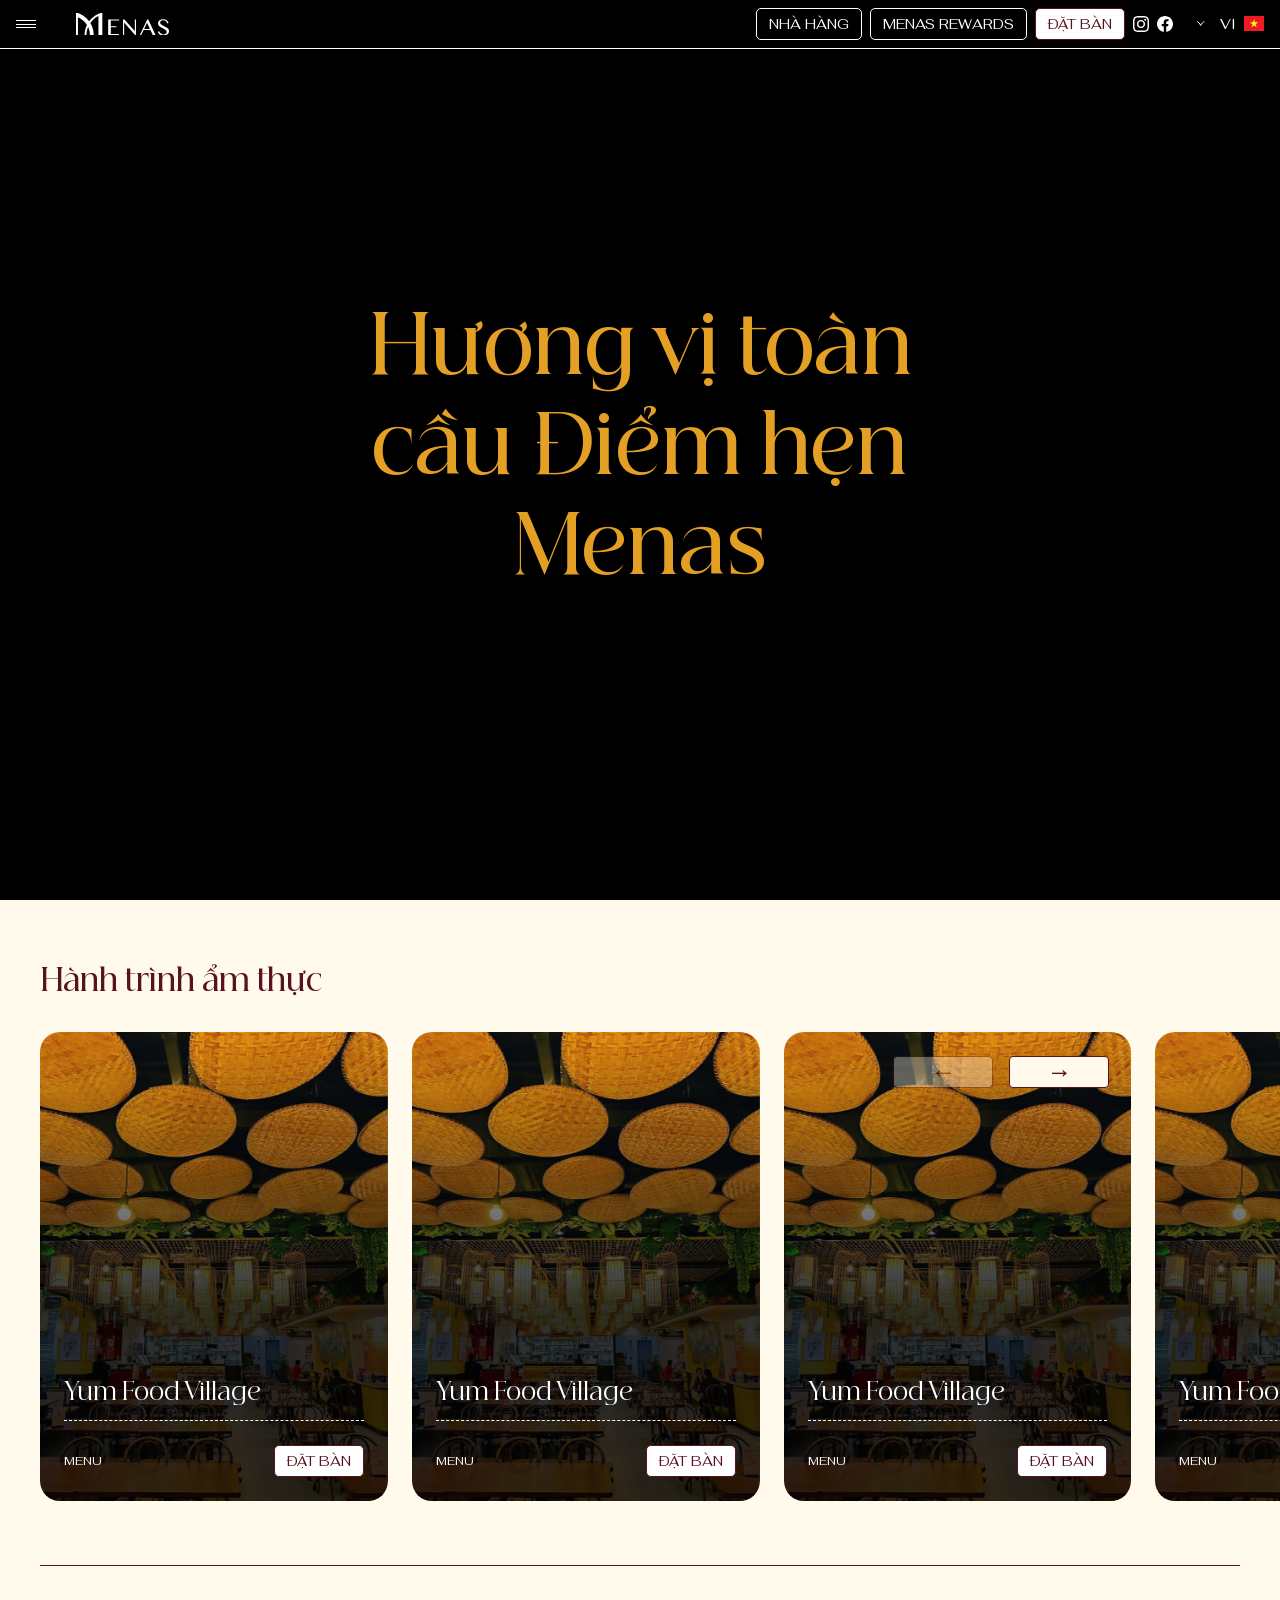
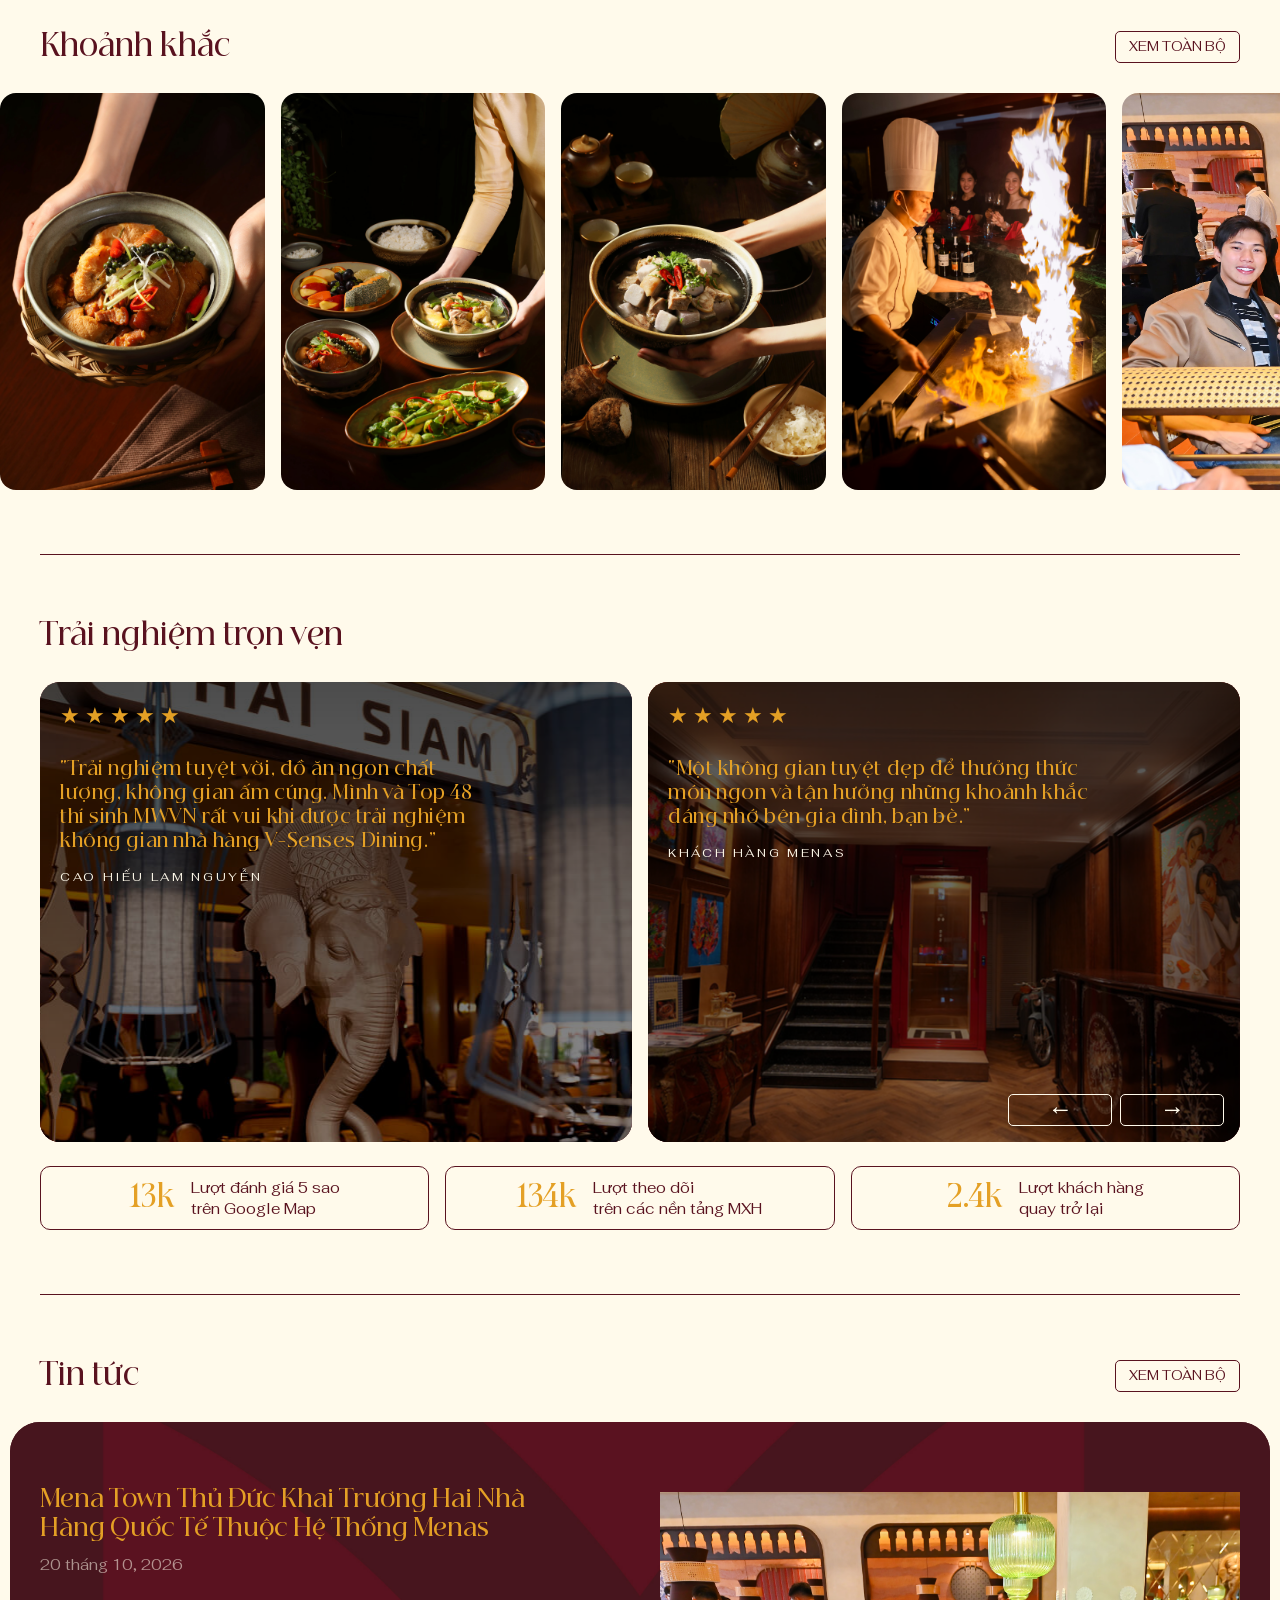
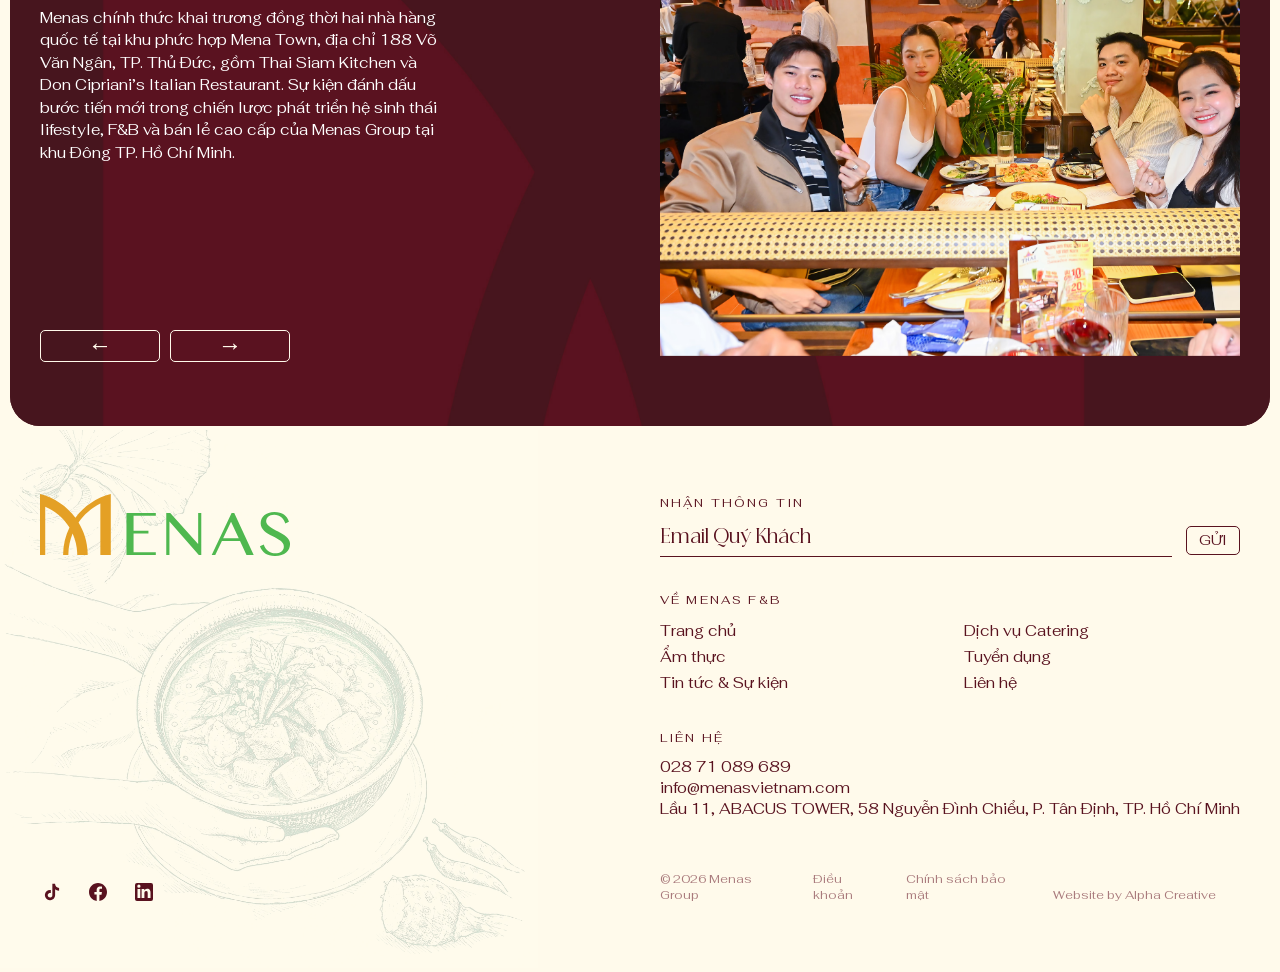
==== commit 60161481: "update feedback" ====
--- a/index.html
+++ b/index.html
@@ -23,7 +23,7 @@
     <!-- link custom css page -->
     <link rel="stylesheet" href="./assets/fonts/BeautiqueDisplay/font.css" />
     <link rel="stylesheet" href="./assets/fonts/Fahkwang/font.css" />
-    <link rel="stylesheet" href="./assets/main/css/style.min.css" />
+    <link rel="stylesheet" href="./assets/main/css/style.min.css?v=20261022" />
     <!-- end link custom css page -->
     <!-- scrollRestoration -->
     <script>
@@ -366,8 +366,8 @@
               </article>
             </div>
             <div class="sectionTestimonials-controls">
-              <button class="sectionTestimonials-arrow" type="button" data-testimonials-prev aria-label="Đánh giá trước">←</button>
-              <button class="sectionTestimonials-arrow" type="button" data-testimonials-next aria-label="Đánh giá tiếp theo">→</button>
+              <button class="sectionTestimonials-arrow" type="button" data-testimonials-prev aria-label="Đánh giá trước"><span aria-hidden="true">←</span></button>
+              <button class="sectionTestimonials-arrow" type="button" data-testimonials-next aria-label="Đánh giá tiếp theo"><span aria-hidden="true">→</span></button>
             </div>
           </div>
           <div class="sectionTestimonials-stats" aria-label="Thành tựu Menas">
--- a/assets/main/css/style.min.css
+++ b/assets/main/css/style.min.css
@@ -1,6 +1,4 @@
-@charset "UTF-8";:root{--font-heading:"Beautique Display",sans-serif;--font-body:"Fahkwang",sans-serif;--color-black:#000000;--color-white:#ffffff;--color-white-2:#fffaeb;--color-primary:#e4a025;--color-secondary:#4fb84f;--color-third:#59121f;--space-8:8px;--space-16:16px;--space-24:24px;--space-32:32px;--space-40:40px;--space-48:48px;--space-56:56px;--space-64:64px;--space-72:72px;--space-80:80px;--spacing-padding:120px 40px}@media (max-width:991px){:root{--space-8:8px;--space-16:8px;--space-24:16px;--space-32:24px;--space-40:32px;--space-48:40px;--space-56:48px;--space-64:56px;--space-72:64px;--space-80:72px;--spacing-padding:64px 16px}}.font-heading{font-family:var(--font-heading)}.font-body{font-family:var(--font-body)}.heading-1{font-size:80px;line-height:1.25}@media (max-width:991px){.heading-1{font-size:40px}}.heading-2{font-size:40px;line-height:1.2}@media (max-width:991px){.heading-2{font-size:30px}}.heading-3{font-size:30px;line-height:1.2}@media (max-width:991px){.heading-3{font-size:24px}}.heading-4{font-size:24px;line-height:1.2}@media (max-width:991px){.heading-4{font-size:20px}}.b1{font-size:19px;line-height:1.2}.b2{font-size:15px;line-height:1.2}.b3{font-size:14px;line-height:1}.b4{font-size:12px;line-height:1.2}.fw-500{font-weight:500}.padding-inner-l{padding-left:124px}@media (max-width:991px){.padding-inner-l{padding-left:24px}}.color-black{color:var(--color-black)}.color-white{color:var(--color-white)}.color-primary{color:var(--color-primary)}.color-secondary{color:var(--color-secondary)}.color-third{color:var(--color-third)}.limit-width{max-width:1440px;width:100%;margin:0 auto}@media (min-width:1024px){.limit-11-col{max-width:91.6666666667%;width:100%;margin:0 auto}.limit-10-col{max-width:83.3333333333%;width:100%;margin:0 auto}.limit-9-col{max-width:75%;width:100%;margin:0 auto}.limit-8-col{max-width:66.6666666667%;width:100%;margin:0 auto}.limit-7-col{max-width:58.3333333333%;width:100%;margin:0 auto}.limit-6-col{max-width:50%;width:100%;margin:0 auto}}.mt-8{margin-top:var(--space-8)}.mt-16{margin-top:var(--space-16)}.mt-24{margin-top:var(--space-24)}.mt-32{margin-top:var(--space-32)}.mt-40{margin-top:var(--space-40)}.mt-48{margin-top:var(--space-48)}.mt-56{margin-top:var(--space-56)}.mt-64{margin-top:var(--space-64)}.mt-72{margin-top:var(--space-72)}.mt-80{margin-top:var(--space-80)}.mb-8{margin-bottom:var(--space-8)}.mb-16{margin-bottom:var(--space-16)}.mb-24{margin-bottom:var(--space-24)}.mb-32{margin-bottom:var(--space-32)}.mb-40{margin-bottom:var(--space-40)}.mb-48{margin-bottom:var(--space-48)}.mb-56{margin-bottom:var(--space-56)}.mb-64{margin-bottom:var(--space-64)}.mb-72{margin-bottom:var(--space-72)}.mb-80{margin-bottom:var(--space-80)}.ml-8{margin-left:var(--space-8)}.ml-16{margin-left:var(--space-16)}.ml-24{margin-left:var(--space-24)}.ml-32{margin-left:var(--space-32)}.ml-40{margin-left:var(--space-40)}.ml-48{margin-left:var(--space-48)}.ml-56{margin-left:var(--space-56)}.ml-64{margin-left:var(--space-64)}.ml-72{margin-left:var(--space-72)}.ml-80{margin-left:var(--space-80)}.mr-8{margin-right:var(--space-8)}.mr-16{margin-right:var(--space-16)}.mr-24{margin-right:var(--space-24)}.mr-32{margin-right:var(--space-32)}.mr-40{margin-right:var(--space-40)}.mr-48{margin-right:var(--space-48)}.mr-56{margin-right:var(--space-56)}.mr-64{margin-right:var(--space-64)}.mr-72{margin-right:var(--space-72)}.mr-80{margin-right:var(--space-80)}.mx-8{margin-left:var(--space-8);margin-right:var(--space-8)}.mx-16{margin-left:var(--space-16);margin-right:var(--space-16)}.mx-24{margin-left:var(--space-24);margin-right:var(--space-24)}.mx-32{margin-left:var(--space-32);margin-right:var(--space-32)}.mx-40{margin-left:var(--space-40);margin-right:var(--space-40)}.mx-48{margin-left:var(--space-48);margin-right:var(--space-48)}.mx-56{margin-left:var(--space-56);margin-right:var(--space-56)}.mx-64{margin-left:var(--space-64);margin-right:var(--space-64)}.mx-72{margin-left:var(--space-72);margin-right:var(--space-72)}.mx-80{margin-left:var(--space-80);margin-right:var(--space-80)}.my-8{margin-top:var(--space-8);margin-bottom:var(--space-8)}.my-16{margin-top:var(--space-16);margin-bottom:var(--space-16)}.my-24{margin-top:var(--space-24);margin-bottom:var(--space-24)}.my-32{margin-top:var(--space-32);margin-bottom:var(--space-32)}.my-40{margin-top:var(--space-40);margin-bottom:var(--space-40)}.my-48{margin-top:var(--space-48);margin-bottom:var(--space-48)}.my-56{margin-top:var(--space-56);margin-bottom:var(--space-56)}.my-64{margin-top:var(--space-64);margin-bottom:var(--space-64)}.my-72{margin-top:var(--space-72);margin-bottom:var(--space-72)}.my-80{margin-top:var(--space-80);margin-bottom:var(--space-80)}.pt-8{padding-top:var(--space-8)}.pt-16{padding-top:var(--space-16)}.pt-24{padding-top:var(--space-24)}.pt-32{padding-top:var(--space-32)}.pt-40{padding-top:var(--space-40)}.pt-48{padding-top:var(--space-48)}.pt-56{padding-top:var(--space-56)}.pt-64{padding-top:var(--space-64)}.pt-72{padding-top:var(--space-72)}.pt-80{padding-top:var(--space-80)}.pb-8{padding-bottom:var(--space-8)}.pb-16{padding-bottom:var(--space-16)}.pb-24{padding-bottom:var(--space-24)}.pb-32{padding-bottom:var(--space-32)}.pb-40{padding-bottom:var(--space-40)}.pb-48{padding-bottom:var(--space-48)}.pb-56{padding-bottom:var(--space-56)}.pb-64{padding-bottom:var(--space-64)}.pb-72{padding-bottom:var(--space-72)}.pb-80{padding-bottom:var(--space-80)}.pl-8{padding-left:var(--space-8)}.pl-16{padding-left:var(--space-16)}.pl-24{padding-left:var(--space-24)}.pl-32{padding-left:var(--space-32)}.pl-40{padding-left:var(--space-40)}.pl-48{padding-left:var(--space-48)}.pl-56{padding-left:var(--space-56)}.pl-64{padding-left:var(--space-64)}.pl-72{padding-left:var(--space-72)}.pl-80{padding-left:var(--space-80)}.pr-8{padding-right:var(--space-8)}.pr-16{padding-right:var(--space-16)}.pr-24{padding-right:var(--space-24)}.pr-32{padding-right:var(--space-32)}.pr-40{padding-right:var(--space-40)}.pr-48{padding-right:var(--space-48)}.pr-56{padding-right:var(--space-56)}.pr-64{padding-right:var(--space-64)}.pr-72{padding-right:var(--space-72)}.pr-80{padding-right:var(--space-80)}.px-8{padding-left:var(--space-8);padding-right:var(--space-8)}.px-16{padding-left:var(--space-16);padding-right:var(--space-16)}.px-24{padding-left:var(--space-24);padding-right:var(--space-24)}.px-32{padding-left:var(--space-32);padding-right:var(--space-32)}.px-40{padding-left:var(--space-40);padding-right:var(--space-40)}.px-48{padding-left:var(--space-48);padding-right:var(--space-48)}.px-56{padding-left:var(--space-56);padding-right:var(--space-56)}.px-64{padding-left:var(--space-64);padding-right:var(--space-64)}.px-72{padding-left:var(--space-72);padding-right:var(--space-72)}.px-80{padding-left:var(--space-80);padding-right:var(--space-80)}.py-8{padding-top:var(--space-8);padding-bottom:var(--space-8)}.py-16{padding-top:var(--space-16);padding-bottom:var(--space-16)}.py-24{padding-top:var(--space-24);padding-bottom:var(--space-24)}.py-32{padding-top:var(--space-32);padding-bottom:var(--space-32)}.py-40{padding-top:var(--space-40);padding-bottom:var(--space-40)}.py-48{padding-top:var(--space-48);padding-bottom:var(--space-48)}.py-56{padding-top:var(--space-56);padding-bottom:var(--space-56)}.py-64{padding-top:var(--space-64);padding-bottom:var(--space-64)}.py-72{padding-top:var(--space-72);padding-bottom:var(--space-72)}.py-80{padding-top:var(--space-80);padding-bottom:var(--space-80)}.gap-8{gap:var(--space-8)}.gap-16{gap:var(--space-16)}.gap-24{gap:var(--space-24)}.gap-32{gap:var(--space-32)}.gap-40{gap:var(--space-40)}.gap-48{gap:var(--space-48)}.gap-56{gap:var(--space-56)}.gap-64{gap:var(--space-64)}.gap-72{gap:var(--space-72)}.gap-80{gap:var(--space-80)}.gap-x-8{column-gap:var(--space-8)}.gap-x-16{column-gap:var(--space-16)}.gap-x-24{column-gap:var(--space-24)}.gap-x-32{column-gap:var(--space-32)}.gap-x-40{column-gap:var(--space-40)}.gap-x-48{column-gap:var(--space-48)}.gap-x-56{column-gap:var(--space-56)}.gap-x-64{column-gap:var(--space-64)}.gap-x-72{column-gap:var(--space-72)}.gap-x-80{column-gap:var(--space-80)}.gap-y-8{row-gap:var(--space-8)}.gap-y-16{row-gap:var(--space-16)}.gap-y-24{row-gap:var(--space-24)}.gap-y-32{row-gap:var(--space-32)}.gap-y-40{row-gap:var(--space-40)}.gap-y-48{row-gap:var(--space-48)}.gap-y-56{row-gap:var(--space-56)}.gap-y-64{row-gap:var(--space-64)}.gap-y-72{row-gap:var(--space-72)}.gap-y-80{row-gap:var(--space-80)}*,:after,:before{box-sizing:border-box}*{margin:0;padding:0;font:inherit}canvas,img,picture,svg,video{display:block;max-width:100%}input,select,textarea{background-color:transparent;outline:0}button{cursor:pointer;background-color:transparent;outline:0;border:0}[type=button],[type=reset],[type=submit],button{-webkit-appearance:button}[type=button]::-moz-focus-inner,[type=reset]::-moz-focus-inner,[type=submit]::-moz-focus-inner,button::-moz-focus-inner{border-style:none;padding:0}[type=button]:-moz-focusring,[type=reset]:-moz-focusring,[type=submit]:-moz-focusring,button:-moz-focusring{outline:1px solid #000}[type=checkbox],[type=radio]{box-sizing:border-box;padding:0}[type=search]::-webkit-search-decoration{-webkit-appearance:none}button:focus{outline:0}a,a:hover{text-decoration:none;cursor:pointer;outline:0;color:inherit}ol,ul{list-style:none;margin:0;padding:0}h1,h2,h3,h4,h5,h6,p{margin:0;padding:0;overflow-wrap:break-word}body{width:100%;min-height:100vh;text-rendering:optimizeLegibility!important;-webkit-font-smoothing:auto!important;-moz-osx-font-smoothing:grayscale!important;font-family:var(--font-body)}.btn-global{display:inline-block;font-size:14px;line-height:1;border-radius:5px;text-transform:uppercase;transition:all .3s ease;padding:8px 12px}.btn-global.btn-outline{border:1px solid var(--color-white);color:var(--color-white);background-color:transparent}.btn-global.btn-outline:hover{color:var(--color-third);border:1px solid var(--color-primary);background-color:var(--color-primary)}.btn-global.btn-bg{background-color:var(--color-white);border:1px solid var(--color-third);color:var(--color-third)}.btn-global.btn-bg:hover{border:1px solid var(--color-primary);background-color:var(--color-primary)}.rolling-text{position:relative;overflow:hidden;display:inline-block;color:var(--color-third)}.rolling-text:hover::before{transform:translate3d(0,0,0)}.rolling-text:hover span{transform:translate3d(0,-200%,0)}.rolling-text::before{content:attr(data-replace);position:absolute;top:0;left:0;width:100%;height:100%;color:var(--color-third);transform-origin:50% 100%;transform:translate3d(0,150%,0);transition:transform .4s cubic-bezier(.76,0,.24,1)}.rolling-text span{display:inline-block;transition:transform .4s cubic-bezier(.76,0,.24,1);color:var(--color-third)}.style-section{position:relative;z-index:3;background-color:var(--color-white-2)}.style-section+.style-section{padding-top:64px}.style-section+.style-section::before{position:absolute;top:0;left:50%;width:calc(100% - max(80px,100vw - 1272px));border-top:1px solid var(--color-third);content:"";transform:translateX(-50%)}@media (max-width:991px){.style-section+.style-section{padding-top:48px}}[parallax-image]{position:relative;overflow:hidden}[parallax-image] img{position:absolute;top:0;left:0;width:120%;height:120%;object-fit:cover;transform:translateY(-10%)}.lightpick{--color-stroke:#ccc;--color-bg:#fff;--color-active-is-today:#0f0f0f;--color-active-is-today-opacity:rgba(15, 15, 15, 0.7)}.lightpick .lightpick__days{display:grid;grid-template-columns:repeat(7,1fr);gap:1px;background-color:var(--color-stroke);border:1px solid var(--color-stroke)}.lightpick .lightpick__day{background-color:var(--color-bg)}.lightpick .lightpick__day.is-today{background-image:none;background-color:var(--color-active-is-today);color:var(--color-bg)}.lightpick .lightpick__day.is-end-date,.lightpick .lightpick__day.is-end-date:hover,.lightpick .lightpick__day.is-start-date,.lightpick .lightpick__day.is-start-date:hover{background-image:none;background-color:var(--color-active-is-today);color:var(--color-bg);border-radius:none}.lightpick .lightpick__day:not(.is-disabled):hover{background-image:none;background-color:var(--color-active-is-today-opacity);color:var(--color-bg)}.lightpick .lightpick__month-title,.lightpick .lightpick__month-title>.lightpick__select-months{margin-left:0;padding-left:0;border-radius:0;direction:ltr;text-align:left;width:max-content}.lightpick .lightpick__days-of-the-week{margin-bottom:8px;margin-top:8px}.lightpick .lightpick__day.is-disabled{text-decoration:line-through}.lightpick .lightpick__days div{background-color:var(--color-bg)}.container-swiper{position:relative;width:100%;height:100svh;overflow:hidden}#header{z-index:999;left:0;right:0;top:0;--color-main-line:var(--color-white)}#header.scrolled{--color-main-line:var(--color-third)}#header.scrolled .header-inner{background-color:var(--color-white-2)}#header.scrolled .header-logo img.logo-active{opacity:1;visibility:visible}#header.scrolled .btn-global.btn-bg{background-color:var(--color-third);color:var(--color-white)}#header.scrolled .btn-global.btn-bg:hover{background-color:var(--color-primary)}#header .btn-global.btn-outline{color:var(--color-main-line);border:1px solid var(--color-main-line)}#header .header-inner{position:relative;z-index:8;border-bottom:1px solid var(--color-main-line);padding:8px 16px;transition:background .3s ease}#header .header-ovl{position:fixed;top:0;left:0;width:100%;height:100vh;background-color:rgba(0,0,0,.7);z-index:6;opacity:0;visibility:hidden;transition:all .3s ease}#header .header-menu{position:fixed;top:60px;left:12px;background-image:linear-gradient(rgba(255,250,235,.75),rgba(255,250,235,.75)),url(../../images/icons/bg-pa.png);background-position:center;background-size:cover;background-repeat:no-repeat;height:calc(100vh - 76px);max-width:400px;width:100%;border-radius:20px;padding:24px;z-index:10;opacity:0;visibility:hidden;transition:all .3s ease}@media (max-width:560px){#header .header-menu{right:16px;max-width:calc(100% - 24px)}}#header .header-menu-inner{display:flex;flex-direction:column;gap:32px}#header .header-menu-bottom{padding-top:12px;border-top:1px solid var(--color-third)}#header .header-left{display:flex;align-items:center;gap:40px}@media (max-width:991px){#header .header-left{gap:24px}}#header .header-ham{width:20px;height:8px;position:relative;cursor:pointer;transition:all .3s ease}#header .header-ham.active span:nth-child(1){top:3.5px;transform:rotate(45deg)}#header .header-ham.active span:nth-child(2){opacity:0}#header .header-ham.active span:nth-child(3){top:3.5px;transform:rotate(-45deg)}#header .header-ham::before{content:"";width:44px;height:44px;position:absolute;top:50%;left:50%;transform:translate(-50%,-50%);border-radius:50%}#header .header-ham span{position:absolute;display:block;width:100%;height:1px;background-color:var(--color-main-line);left:0;transition:all .3s ease;opacity:1}#header .header-ham span:nth-child(1){top:0}#header .header-ham span:nth-child(2){top:3.5px}#header .header-ham span:nth-child(3){top:7px}#header .header-logo{height:24px;width:auto;min-width:93px}#header .header-logo img{position:absolute;height:24px;width:auto}#header .header-logo img.logo-active{opacity:0;visibility:hidden;transition:all .3s ease}#header .header-list-button{gap:8px}@media (max-width:991px){#header .header-list-button{--color-main-line:var(--color-third)}#header .header-list-button .btn-bg{background-color:transparent}}#header .header-social-bottom ul{display:flex;align-items:center;gap:8px}#header .header-social-bottom ul svg:hover path{color:var(--color-primary)}#header .header-social-bottom ul svg path{color:var(--color-third);transition:color .3s ease}#header .header-social ul{display:flex;align-items:center;gap:8px}#header .header-social ul svg:hover path{color:var(--color-primary)}#header .header-social ul svg path{color:var(--color-main-line);transition:color .3s ease}#header .header-right{gap:8px}#header .header-lang{margin-left:16px}#header .header-lang .dropdown-custom{position:relative;cursor:pointer}#header .header-lang .icon path{color:var(--color-main-line)}#header .header-lang .dropdown-custom-menu{position:absolute;right:-12px;top:100%;margin-top:16px;background-color:var(--color-white-2);border-radius:10px;padding:10px 0;display:flex;flex-direction:column;align-items:center;gap:4px;width:calc(100% + 12px);opacity:0;visibility:hidden;transition:all .3s ease}#header .header-lang .dropdown-custom-menu.dropdown--active{opacity:1;visibility:visible}#header .header-lang .dropdown-custom-btn{display:flex;align-items:center;gap:4px}#header .header-lang .dropdown-custom-btn .value-select{font-size:14px;line-height:1.2;text-transform:uppercase;color:var(--color-main-line);display:flex;align-items:center;gap:8px;transition:color .3s ease}#header .header-lang .dropdown-custom-btn span{width:27px;text-align:right}#header .header-lang .dropdown-custom-item{width:100%;display:flex;align-items:center;justify-content:center;gap:8px;font-size:14px;line-height:1.2;text-transform:uppercase;color:var(--color-third);padding:4px 0;transition:background .3s ease;cursor:pointer}#header .header-lang .dropdown-custom-item:hover{background-color:var(--color-primary)}#header .header-lang .dropdown-custom-item span{color:var(--color-third);width:27px;text-align:right}.banner{position:sticky;top:0;height:100vh;z-index:1;overflow:hidden;background-color:var(--color-black)}.banner::before{content:"";position:absolute;inset:0;background-color:rgba(0,0,0,.5);z-index:2}.banner-content{position:absolute;top:50%;left:50%;transform:translate(-50%,-50%);z-index:3}@media (max-width:991px){.banner-content{max-width:calc(100% - 80px);width:100%}}.banner-inner{width:100%;height:100%}.banner-thum{width:100%;height:100%}.banner .video{width:100%;height:100%}.banner .video iframe{position:absolute;top:50%;left:50%;width:100%;height:100%;transform:translate(-50%,-50%) scale(1.2)}.banner-slider{width:100%;height:100%}.banner-image{width:100%;height:100%}.banner-image img{width:100%;height:100%;object-fit:cover}#footer{background-color:var(--color-white-2)}.footer-container{position:relative;display:grid;grid-template-columns:minmax(280px,1fr) minmax(0,1fr);min-height:525px;padding:68px max(40px,(100vw - 1272px) / 2);color:var(--color-third);font-family:var(--font-body)}.footer-container::after{position:absolute;z-index:0;top:0;bottom:0;left:0;width:min(42%,680px);background:transparent url(../../images/icons/pattern-footer.webp) no-repeat left center/contain;content:"";pointer-events:none;opacity:.18}.footer-left{position:relative;z-index:1;display:flex;flex-direction:column;align-items:flex-start;justify-content:space-between;min-height:390px;padding:0}.footer-logo{display:inline-flex;width:250px;margin-top:0}.footer-logo img{display:block;width:100%;height:auto}.footer-social{display:flex;align-items:center;gap:22px}.footer-social-mobile{display:none}.footer-social-link{display:inline-flex;width:24px;height:24px;align-items:center;justify-content:center;color:var(--color-third);transition:color .2s ease}.footer-social-link svg{display:block;width:100%;height:100%}.footer-social-link:focus-visible,.footer-social-link:hover{color:var(--color-primary)}.footer-right{position:relative;z-index:1;display:flex;flex-direction:column;gap:36px;padding:2px 0 0 20px}.footer-title{display:block;margin:0 0 12px;color:var(--color-third);font-family:var(--font-body);font-size:12px;font-weight:400;letter-spacing:.18em;line-height:1.3;text-transform:uppercase}.footer-newsletter-field{display:flex;align-items:center;gap:14px}.footer-newsletter-field input{width:100%;min-width:0;padding:0 0 4px;border:0;border-bottom:1px solid var(--color-third);border-radius:0;outline:0;background:0 0;color:var(--color-third);font-family:var(--font-heading);font-size:19px}.footer-newsletter-field input::placeholder{color:var(--color-third);opacity:1}.footer-newsletter-field input:focus-visible{border-bottom-color:var(--color-primary)}.footer-newsletter-field button{flex:0 0 auto;padding:5px 12px;border:1px solid var(--color-third);border-radius:5px;background:0 0;color:var(--color-third);font-family:var(--font-body);font-size:14px;line-height:1.2;text-transform:uppercase;transition:color .2s ease,background-color .2s ease,border-color .2s ease}.footer-newsletter-field button:focus-visible,.footer-newsletter-field button:hover{border-color:var(--color-primary);background-color:var(--color-primary)}.footer-navigation .footer-title{margin-bottom:10px}.footer-links{display:grid;grid-auto-flow:column;grid-template-rows:repeat(3,auto);grid-template-columns:1fr 1fr;column-gap:28px;row-gap:2px;margin:0;padding:0;list-style:none}.footer-contact a,.footer-contact p,.footer-links a{margin:0;color:var(--color-third);font-size:15px;line-height:1.4;text-decoration:none}.footer-contact a,.footer-links a{transition:color .2s ease}.footer-contact a:focus-visible,.footer-contact a:hover,.footer-links a:focus-visible,.footer-links a:hover{color:var(--color-primary)}.footer-contact{display:flex;flex-direction:column;font-style:normal}.footer-contact .footer-title{margin-bottom:10px}.footer-right>.footer-social{display:none;margin-top:-18px}.footer-bottom{display:grid;grid-template-columns:auto 1fr auto;align-items:end;gap:12px 24px;margin-top:auto;color:#a8797b;font-size:12px;line-height:1.35}.footer-bottom p{margin:0}.footer-bottom a{color:inherit;text-decoration:none}.footer-bottom a:focus-visible,.footer-bottom a:hover{color:var(--color-third)}.footer-copyright{grid-column:1/-1}.footer-legal{display:flex;gap:22px}@media (max-width:991px){.footer-legal{flex-wrap:wrap}}.footer-credit{justify-self:end;white-space:nowrap}@media (max-width:991px){.footer-container{grid-template-columns:minmax(220px,.8fr) minmax(0,1.2fr);min-height:480px;padding:56px 32px}.footer-left{min-height:360px}.footer-logo{width:210px}.footer-right{gap:28px;padding-left:12px}.footer-bottom{grid-template-columns:1fr auto}.footer-copyright{grid-column:1/-1}.footer-credit{grid-column:1/-1;justify-self:start}}@media (max-width:767px){.footer-container{grid-template-columns:1fr;gap:38px;padding:44px 24px 32px}.footer-left{min-height:0}.footer-social-desktop{display:none}.footer-container::after{width:100%;height:250px;bottom:auto}.footer-logo{width:190px}.footer-right{margin-top:2px}.footer-right>.footer-social{display:flex;margin-top:-16px;gap:16px}.footer-right{gap:30px;padding:0}.footer-newsletter-field input{font-size:18px}.footer-links{column-gap:12px}.footer-contact a,.footer-contact p,.footer-links a{font-size:13px}.footer-bottom{grid-template-columns:1fr;align-items:start}.footer-copyright,.footer-credit{grid-column:auto}.footer-legal{gap:16px}}.dining{padding-bottom:64px}.dining-inner{padding-top:64px}.dining-heading{margin-bottom:32px}.dining-box{position:relative;width:100%;aspect-ratio:404/545;border-radius:20px;overflow:hidden}.dining-image{width:100%;height:100%}.dining-image img{width:120%;height:120%;object-fit:cover;display:block}.dining-content{position:absolute;inset:0;z-index:2;background:linear-gradient(rgba(0,0,0,0) 0,rgba(0,0,0,.8) 60%);border-radius:20px;overflow:hidden;display:flex;flex-direction:column;justify-content:flex-end;padding:24px}.dining-name{border-bottom:1px dashed var(--color-white);padding-bottom:12px;margin-bottom:24px}.dining-link{display:flex;align-items:center;justify-content:space-between}.dining-slider{--gap:24px;--per-view:3.4;--pad-left:124px;--btn-size:44px;--btn-gap:16px;position:relative;--slide-w:calc(
+@charset "UTF-8";:root{--font-heading:"Beautique Display",sans-serif;--font-body:"Fahkwang",sans-serif;--color-black:#000000;--color-white:#ffffff;--color-white-2:#fffaeb;--color-primary:#e4a025;--color-secondary:#4fb84f;--color-third:#59121f;--space-8:8px;--space-16:16px;--space-24:24px;--space-32:32px;--space-40:40px;--space-48:48px;--space-56:56px;--space-64:64px;--space-72:72px;--space-80:80px;--spacing-padding:120px 40px}@media (max-width:991px){:root{--space-8:8px;--space-16:8px;--space-24:16px;--space-32:24px;--space-40:32px;--space-48:40px;--space-56:48px;--space-64:56px;--space-72:64px;--space-80:72px;--spacing-padding:64px 16px}}.font-heading{font-family:var(--font-heading)}.font-body{font-family:var(--font-body)}.heading-1{font-size:80px;line-height:1.25}@media (max-width:991px){.heading-1{font-size:40px}}.heading-2{font-size:40px;line-height:1.2}@media (max-width:991px){.heading-2{font-size:30px}}.heading-3{font-size:30px;line-height:1.2}@media (max-width:991px){.heading-3{font-size:24px}}.heading-4{font-size:24px;line-height:1.2}@media (max-width:991px){.heading-4{font-size:20px}}.b1{font-size:19px;line-height:1.2}.b2{font-size:15px;line-height:1.2}.b3{font-size:14px;line-height:1}.b4{font-size:12px;line-height:1.2}.fw-500{font-weight:500}.padding-inner-l{padding-left:124px}@media (max-width:991px){.padding-inner-l{padding-left:24px}}.color-black{color:var(--color-black)}.color-white{color:var(--color-white)}.color-primary{color:var(--color-primary)}.color-secondary{color:var(--color-secondary)}.color-third{color:var(--color-third)}.limit-width{max-width:1440px;width:100%;margin:0 auto}@media (min-width:1024px){.limit-11-col{max-width:91.6666666667%;width:100%;margin:0 auto}.limit-10-col{max-width:83.3333333333%;width:100%;margin:0 auto}.limit-9-col{max-width:75%;width:100%;margin:0 auto}.limit-8-col{max-width:66.6666666667%;width:100%;margin:0 auto}.limit-7-col{max-width:58.3333333333%;width:100%;margin:0 auto}.limit-6-col{max-width:50%;width:100%;margin:0 auto}}.mt-8{margin-top:var(--space-8)}.mt-16{margin-top:var(--space-16)}.mt-24{margin-top:var(--space-24)}.mt-32{margin-top:var(--space-32)}.mt-40{margin-top:var(--space-40)}.mt-48{margin-top:var(--space-48)}.mt-56{margin-top:var(--space-56)}.mt-64{margin-top:var(--space-64)}.mt-72{margin-top:var(--space-72)}.mt-80{margin-top:var(--space-80)}.mb-8{margin-bottom:var(--space-8)}.mb-16{margin-bottom:var(--space-16)}.mb-24{margin-bottom:var(--space-24)}.mb-32{margin-bottom:var(--space-32)}.mb-40{margin-bottom:var(--space-40)}.mb-48{margin-bottom:var(--space-48)}.mb-56{margin-bottom:var(--space-56)}.mb-64{margin-bottom:var(--space-64)}.mb-72{margin-bottom:var(--space-72)}.mb-80{margin-bottom:var(--space-80)}.ml-8{margin-left:var(--space-8)}.ml-16{margin-left:var(--space-16)}.ml-24{margin-left:var(--space-24)}.ml-32{margin-left:var(--space-32)}.ml-40{margin-left:var(--space-40)}.ml-48{margin-left:var(--space-48)}.ml-56{margin-left:var(--space-56)}.ml-64{margin-left:var(--space-64)}.ml-72{margin-left:var(--space-72)}.ml-80{margin-left:var(--space-80)}.mr-8{margin-right:var(--space-8)}.mr-16{margin-right:var(--space-16)}.mr-24{margin-right:var(--space-24)}.mr-32{margin-right:var(--space-32)}.mr-40{margin-right:var(--space-40)}.mr-48{margin-right:var(--space-48)}.mr-56{margin-right:var(--space-56)}.mr-64{margin-right:var(--space-64)}.mr-72{margin-right:var(--space-72)}.mr-80{margin-right:var(--space-80)}.mx-8{margin-left:var(--space-8);margin-right:var(--space-8)}.mx-16{margin-left:var(--space-16);margin-right:var(--space-16)}.mx-24{margin-left:var(--space-24);margin-right:var(--space-24)}.mx-32{margin-left:var(--space-32);margin-right:var(--space-32)}.mx-40{margin-left:var(--space-40);margin-right:var(--space-40)}.mx-48{margin-left:var(--space-48);margin-right:var(--space-48)}.mx-56{margin-left:var(--space-56);margin-right:var(--space-56)}.mx-64{margin-left:var(--space-64);margin-right:var(--space-64)}.mx-72{margin-left:var(--space-72);margin-right:var(--space-72)}.mx-80{margin-left:var(--space-80);margin-right:var(--space-80)}.my-8{margin-top:var(--space-8);margin-bottom:var(--space-8)}.my-16{margin-top:var(--space-16);margin-bottom:var(--space-16)}.my-24{margin-top:var(--space-24);margin-bottom:var(--space-24)}.my-32{margin-top:var(--space-32);margin-bottom:var(--space-32)}.my-40{margin-top:var(--space-40);margin-bottom:var(--space-40)}.my-48{margin-top:var(--space-48);margin-bottom:var(--space-48)}.my-56{margin-top:var(--space-56);margin-bottom:var(--space-56)}.my-64{margin-top:var(--space-64);margin-bottom:var(--space-64)}.my-72{margin-top:var(--space-72);margin-bottom:var(--space-72)}.my-80{margin-top:var(--space-80);margin-bottom:var(--space-80)}.pt-8{padding-top:var(--space-8)}.pt-16{padding-top:var(--space-16)}.pt-24{padding-top:var(--space-24)}.pt-32{padding-top:var(--space-32)}.pt-40{padding-top:var(--space-40)}.pt-48{padding-top:var(--space-48)}.pt-56{padding-top:var(--space-56)}.pt-64{padding-top:var(--space-64)}.pt-72{padding-top:var(--space-72)}.pt-80{padding-top:var(--space-80)}.pb-8{padding-bottom:var(--space-8)}.pb-16{padding-bottom:var(--space-16)}.pb-24{padding-bottom:var(--space-24)}.pb-32{padding-bottom:var(--space-32)}.pb-40{padding-bottom:var(--space-40)}.pb-48{padding-bottom:var(--space-48)}.pb-56{padding-bottom:var(--space-56)}.pb-64{padding-bottom:var(--space-64)}.pb-72{padding-bottom:var(--space-72)}.pb-80{padding-bottom:var(--space-80)}.pl-8{padding-left:var(--space-8)}.pl-16{padding-left:var(--space-16)}.pl-24{padding-left:var(--space-24)}.pl-32{padding-left:var(--space-32)}.pl-40{padding-left:var(--space-40)}.pl-48{padding-left:var(--space-48)}.pl-56{padding-left:var(--space-56)}.pl-64{padding-left:var(--space-64)}.pl-72{padding-left:var(--space-72)}.pl-80{padding-left:var(--space-80)}.pr-8{padding-right:var(--space-8)}.pr-16{padding-right:var(--space-16)}.pr-24{padding-right:var(--space-24)}.pr-32{padding-right:var(--space-32)}.pr-40{padding-right:var(--space-40)}.pr-48{padding-right:var(--space-48)}.pr-56{padding-right:var(--space-56)}.pr-64{padding-right:var(--space-64)}.pr-72{padding-right:var(--space-72)}.pr-80{padding-right:var(--space-80)}.px-8{padding-left:var(--space-8);padding-right:var(--space-8)}.px-16{padding-left:var(--space-16);padding-right:var(--space-16)}.px-24{padding-left:var(--space-24);padding-right:var(--space-24)}.px-32{padding-left:var(--space-32);padding-right:var(--space-32)}.px-40{padding-left:var(--space-40);padding-right:var(--space-40)}.px-48{padding-left:var(--space-48);padding-right:var(--space-48)}.px-56{padding-left:var(--space-56);padding-right:var(--space-56)}.px-64{padding-left:var(--space-64);padding-right:var(--space-64)}.px-72{padding-left:var(--space-72);padding-right:var(--space-72)}.px-80{padding-left:var(--space-80);padding-right:var(--space-80)}.py-8{padding-top:var(--space-8);padding-bottom:var(--space-8)}.py-16{padding-top:var(--space-16);padding-bottom:var(--space-16)}.py-24{padding-top:var(--space-24);padding-bottom:var(--space-24)}.py-32{padding-top:var(--space-32);padding-bottom:var(--space-32)}.py-40{padding-top:var(--space-40);padding-bottom:var(--space-40)}.py-48{padding-top:var(--space-48);padding-bottom:var(--space-48)}.py-56{padding-top:var(--space-56);padding-bottom:var(--space-56)}.py-64{padding-top:var(--space-64);padding-bottom:var(--space-64)}.py-72{padding-top:var(--space-72);padding-bottom:var(--space-72)}.py-80{padding-top:var(--space-80);padding-bottom:var(--space-80)}.gap-8{gap:var(--space-8)}.gap-16{gap:var(--space-16)}.gap-24{gap:var(--space-24)}.gap-32{gap:var(--space-32)}.gap-40{gap:var(--space-40)}.gap-48{gap:var(--space-48)}.gap-56{gap:var(--space-56)}.gap-64{gap:var(--space-64)}.gap-72{gap:var(--space-72)}.gap-80{gap:var(--space-80)}.gap-x-8{column-gap:var(--space-8)}.gap-x-16{column-gap:var(--space-16)}.gap-x-24{column-gap:var(--space-24)}.gap-x-32{column-gap:var(--space-32)}.gap-x-40{column-gap:var(--space-40)}.gap-x-48{column-gap:var(--space-48)}.gap-x-56{column-gap:var(--space-56)}.gap-x-64{column-gap:var(--space-64)}.gap-x-72{column-gap:var(--space-72)}.gap-x-80{column-gap:var(--space-80)}.gap-y-8{row-gap:var(--space-8)}.gap-y-16{row-gap:var(--space-16)}.gap-y-24{row-gap:var(--space-24)}.gap-y-32{row-gap:var(--space-32)}.gap-y-40{row-gap:var(--space-40)}.gap-y-48{row-gap:var(--space-48)}.gap-y-56{row-gap:var(--space-56)}.gap-y-64{row-gap:var(--space-64)}.gap-y-72{row-gap:var(--space-72)}.gap-y-80{row-gap:var(--space-80)}*,:after,:before{box-sizing:border-box}*{margin:0;padding:0;font:inherit}canvas,img,picture,svg,video{display:block;max-width:100%}input,select,textarea{background-color:transparent;outline:0}button{cursor:pointer;background-color:transparent;outline:0;border:0}[type=button],[type=reset],[type=submit],button{-webkit-appearance:button}[type=button]::-moz-focus-inner,[type=reset]::-moz-focus-inner,[type=submit]::-moz-focus-inner,button::-moz-focus-inner{border-style:none;padding:0}[type=button]:-moz-focusring,[type=reset]:-moz-focusring,[type=submit]:-moz-focusring,button:-moz-focusring{outline:1px solid #000}[type=checkbox],[type=radio]{box-sizing:border-box;padding:0}[type=search]::-webkit-search-decoration{-webkit-appearance:none}button:focus{outline:0}a,a:hover{text-decoration:none;cursor:pointer;outline:0;color:inherit}ol,ul{list-style:none;margin:0;padding:0}h1,h2,h3,h4,h5,h6,p{margin:0;padding:0;overflow-wrap:break-word}body{width:100%;min-height:100vh;text-rendering:optimizeLegibility!important;-webkit-font-smoothing:auto!important;-moz-osx-font-smoothing:grayscale!important;font-family:var(--font-body)}.btn-global{display:inline-block;font-size:14px;line-height:1;border-radius:5px;text-transform:uppercase;transition:all .3s ease;padding:8px 12px}.btn-global.btn-outline{border:1px solid var(--color-white);color:var(--color-white);background-color:transparent}.btn-global.btn-outline:hover{color:var(--color-third);border:1px solid var(--color-primary);background-color:var(--color-primary)}.btn-global.btn-bg{background-color:var(--color-white);border:1px solid var(--color-third);color:var(--color-third)}.btn-global.btn-bg:hover{border:1px solid var(--color-primary);background-color:var(--color-primary)}.rolling-text{position:relative;overflow:hidden;display:inline-block;color:var(--color-third)}.rolling-text:hover::before{transform:translate3d(0,0,0)}.rolling-text:hover span{transform:translate3d(0,-200%,0)}.rolling-text::before{content:attr(data-replace);position:absolute;top:0;left:0;width:100%;height:100%;color:var(--color-third);transform-origin:50% 100%;transform:translate3d(0,150%,0);transition:transform .4s cubic-bezier(.76,0,.24,1)}.rolling-text span{display:inline-block;transition:transform .4s cubic-bezier(.76,0,.24,1);color:var(--color-third)}.style-section{position:relative;z-index:3;background-color:var(--color-white-2)}.style-section+.style-section{padding-top:64px}.style-section+.style-section::before{position:absolute;top:0;left:50%;width:calc(100% - max(80px,100vw - 1272px));border-top:1px solid var(--color-third);content:"";transform:translateX(-50%)}@media (max-width:991px){.style-section+.style-section{padding-top:48px}}[parallax-image]{position:relative;overflow:hidden}[parallax-image] img{position:absolute;top:0;left:0;width:120%;height:120%;object-fit:cover;transform:translateY(-10%)}.lightpick{--color-stroke:#ccc;--color-bg:#fff;--color-active-is-today:#0f0f0f;--color-active-is-today-opacity:rgba(15, 15, 15, 0.7)}.lightpick .lightpick__days{display:grid;grid-template-columns:repeat(7,1fr);gap:1px;background-color:var(--color-stroke);border:1px solid var(--color-stroke)}.lightpick .lightpick__day{background-color:var(--color-bg)}.lightpick .lightpick__day.is-today{background-image:none;background-color:var(--color-active-is-today);color:var(--color-bg)}.lightpick .lightpick__day.is-end-date,.lightpick .lightpick__day.is-end-date:hover,.lightpick .lightpick__day.is-start-date,.lightpick .lightpick__day.is-start-date:hover{background-image:none;background-color:var(--color-active-is-today);color:var(--color-bg);border-radius:none}.lightpick .lightpick__day:not(.is-disabled):hover{background-image:none;background-color:var(--color-active-is-today-opacity);color:var(--color-bg)}.lightpick .lightpick__month-title,.lightpick .lightpick__month-title>.lightpick__select-months{margin-left:0;padding-left:0;border-radius:0;direction:ltr;text-align:left;width:max-content}.lightpick .lightpick__days-of-the-week{margin-bottom:8px;margin-top:8px}.lightpick .lightpick__day.is-disabled{text-decoration:line-through}.lightpick .lightpick__days div{background-color:var(--color-bg)}.container-swiper{position:relative;width:100%;height:100svh;overflow:hidden}#header{z-index:999;left:0;right:0;top:0;--color-main-line:var(--color-white)}#header.scrolled{--color-main-line:var(--color-third)}#header.scrolled .header-inner{background-color:var(--color-white-2)}#header.scrolled .header-logo img.logo-active{opacity:1;visibility:visible}#header.scrolled .btn-global.btn-bg{background-color:var(--color-third);color:var(--color-white)}#header.scrolled .btn-global.btn-bg:hover{background-color:var(--color-primary)}#header .btn-global.btn-outline{color:var(--color-main-line);border:1px solid var(--color-main-line)}#header .header-inner{position:relative;z-index:8;border-bottom:1px solid var(--color-main-line);padding:8px 16px;transition:background .3s ease}#header .header-ovl{position:fixed;top:0;left:0;width:100%;height:100vh;background-color:rgba(0,0,0,.7);z-index:6;opacity:0;visibility:hidden;transition:all .3s ease}#header .header-menu{position:fixed;top:60px;left:12px;background-image:linear-gradient(rgba(255,250,235,.75),rgba(255,250,235,.75)),url(../../images/icons/bg-pa.png);background-position:center;background-size:cover;background-repeat:no-repeat;height:calc(100vh - 76px);max-width:400px;width:100%;border-radius:20px;padding:24px;z-index:10;opacity:0;visibility:hidden;transition:all .3s ease}@media (max-width:560px){#header .header-menu{right:16px;max-width:calc(100% - 24px)}}#header .header-menu-inner{display:flex;flex-direction:column;gap:32px}#header .header-menu-bottom{padding-top:12px;border-top:1px solid var(--color-third)}#header .header-left{display:flex;align-items:center;gap:40px}@media (max-width:991px){#header .header-left{gap:24px}}#header .header-ham{width:20px;height:8px;position:relative;cursor:pointer;transition:all .3s ease}#header .header-ham.active span:nth-child(1){top:3.5px;transform:rotate(45deg)}#header .header-ham.active span:nth-child(2){opacity:0}#header .header-ham.active span:nth-child(3){top:3.5px;transform:rotate(-45deg)}#header .header-ham::before{content:"";width:44px;height:44px;position:absolute;top:50%;left:50%;transform:translate(-50%,-50%);border-radius:50%}#header .header-ham span{position:absolute;display:block;width:100%;height:1px;background-color:var(--color-main-line);left:0;transition:all .3s ease;opacity:1}#header .header-ham span:nth-child(1){top:0}#header .header-ham span:nth-child(2){top:3.5px}#header .header-ham span:nth-child(3){top:7px}#header .header-logo{height:24px;width:auto;min-width:93px}#header .header-logo img{position:absolute;height:24px;width:auto}#header .header-logo img.logo-active{opacity:0;visibility:hidden;transition:all .3s ease}#header .header-list-button{gap:8px}@media (max-width:991px){#header .header-list-button{--color-main-line:var(--color-third)}#header .header-list-button .btn-bg{background-color:transparent}}#header .header-social-bottom ul{display:flex;align-items:center;gap:8px}#header .header-social-bottom ul svg:hover path{color:var(--color-primary)}#header .header-social-bottom ul svg path{color:var(--color-third);transition:color .3s ease}#header .header-social ul{display:flex;align-items:center;gap:8px}#header .header-social ul svg:hover path{color:var(--color-primary)}#header .header-social ul svg path{color:var(--color-main-line);transition:color .3s ease}#header .header-right{gap:8px}#header .header-lang{margin-left:16px}#header .header-lang .dropdown-custom{position:relative;cursor:pointer}#header .header-lang .icon path{color:var(--color-main-line)}#header .header-lang .dropdown-custom-menu{position:absolute;right:-12px;top:100%;margin-top:16px;background-color:var(--color-white-2);border-radius:10px;padding:10px 0;display:flex;flex-direction:column;align-items:center;gap:4px;width:calc(100% + 12px);opacity:0;visibility:hidden;transition:all .3s ease}#header .header-lang .dropdown-custom-menu.dropdown--active{opacity:1;visibility:visible}#header .header-lang .dropdown-custom-btn{display:flex;align-items:center;gap:4px}#header .header-lang .dropdown-custom-btn .value-select{font-size:14px;line-height:1.2;text-transform:uppercase;color:var(--color-main-line);display:flex;align-items:center;gap:8px;transition:color .3s ease}#header .header-lang .dropdown-custom-btn span{width:27px;text-align:right}#header .header-lang .dropdown-custom-item{width:100%;display:flex;align-items:center;justify-content:center;gap:8px;font-size:14px;line-height:1.2;text-transform:uppercase;color:var(--color-third);padding:4px 0;transition:background .3s ease;cursor:pointer}#header .header-lang .dropdown-custom-item:hover{background-color:var(--color-primary)}#header .header-lang .dropdown-custom-item span{color:var(--color-third);width:27px;text-align:right}.banner{position:sticky;top:0;height:100vh;z-index:1;overflow:hidden;background-color:var(--color-black)}.banner::before{content:"";position:absolute;inset:0;background-color:rgba(0,0,0,.5);z-index:2}.banner-content{position:absolute;top:50%;left:50%;transform:translate(-50%,-50%);z-index:3}@media (max-width:991px){.banner-content{max-width:calc(100% - 80px);width:100%}}.banner-inner{width:100%;height:100%}.banner-thum{width:100%;height:100%}.banner .video{width:100%;height:100%}.banner .video iframe{position:absolute;top:50%;left:50%;width:100%;height:100%;transform:translate(-50%,-50%) scale(1.2)}.banner-slider{width:100%;height:100%}.banner-image{width:100%;height:100%}.banner-image img{width:100%;height:100%;object-fit:cover}#footer{background-color:var(--color-white-2)}.footer-container{position:relative;display:grid;grid-template-columns:minmax(280px,1fr) minmax(0,1fr);min-height:525px;padding:68px max(40px,(100vw - 1272px) / 2);color:var(--color-third);font-family:var(--font-body)}.footer-container::after{position:absolute;z-index:0;top:0;bottom:0;left:0;width:min(42%,680px);background:transparent url(../../images/icons/pattern-footer.webp) no-repeat left center/contain;content:"";pointer-events:none;opacity:.18}.footer-left{position:relative;z-index:1;display:flex;flex-direction:column;align-items:flex-start;justify-content:space-between;min-height:390px;padding:0}.footer-logo{display:inline-flex;width:250px;margin-top:0}.footer-logo img{display:block;width:100%;height:auto}.footer-social{display:flex;align-items:center;gap:22px}.footer-social-mobile{display:none}.footer-social-link{display:inline-flex;width:24px;height:24px;align-items:center;justify-content:center;color:var(--color-third);transition:color .2s ease}.footer-social-link svg{display:block;width:100%;height:100%}.footer-social-link:focus-visible,.footer-social-link:hover{color:var(--color-primary)}.footer-right{position:relative;z-index:1;display:flex;flex-direction:column;gap:36px;padding:2px 0 0 20px}.footer-title{display:block;margin:0 0 12px;color:var(--color-third);font-family:var(--font-body);font-size:12px;font-weight:400;letter-spacing:.18em;line-height:1.3;text-transform:uppercase}.footer-newsletter-field{display:flex;align-items:center;gap:14px}.footer-newsletter-field input{width:100%;min-width:0;padding:0 0 4px;border:0;border-bottom:1px solid var(--color-third);border-radius:0;outline:0;background:0 0;color:var(--color-third);font-family:var(--font-heading);font-size:19px}.footer-newsletter-field input::placeholder{color:var(--color-third);opacity:1}.footer-newsletter-field input:focus-visible{border-bottom-color:var(--color-primary)}.footer-newsletter-field button{flex:0 0 auto;padding:5px 12px;border:1px solid var(--color-third);border-radius:5px;background:0 0;color:var(--color-third);font-family:var(--font-body);font-size:14px;line-height:1.2;text-transform:uppercase;transition:color .2s ease,background-color .2s ease,border-color .2s ease}.footer-newsletter-field button:focus-visible,.footer-newsletter-field button:hover{border-color:var(--color-primary);background-color:var(--color-primary)}.footer-navigation .footer-title{margin-bottom:10px}.footer-links{display:grid;grid-auto-flow:column;grid-template-rows:repeat(3,auto);grid-template-columns:1fr 1fr;column-gap:28px;row-gap:2px;margin:0;padding:0;list-style:none}.footer-contact a,.footer-contact p,.footer-links a{margin:0;color:var(--color-third);font-size:15px;line-height:1.4;text-decoration:none}.footer-contact a,.footer-links a{transition:color .2s ease}.footer-contact a:focus-visible,.footer-contact a:hover,.footer-links a:focus-visible,.footer-links a:hover{color:var(--color-primary)}.footer-contact{display:flex;flex-direction:column;font-style:normal}.footer-contact .footer-title{margin-bottom:10px}.footer-right>.footer-social{display:none;margin-top:-18px}.footer-bottom{display:grid;grid-template-columns:auto 1fr auto;align-items:end;gap:12px 24px;margin-top:auto;color:#a8797b;font-size:12px;line-height:1.35}.footer-bottom p{margin:0}.footer-bottom a{color:inherit;text-decoration:none}.footer-bottom a:focus-visible,.footer-bottom a:hover{color:var(--color-third)}.footer-copyright{grid-column:1/-1}.footer-legal{display:flex;gap:22px}@media (max-width:991px){.footer-legal{flex-wrap:wrap}}.footer-credit{justify-self:end;white-space:nowrap}@media (max-width:991px){.footer-container{grid-template-columns:minmax(220px,.8fr) minmax(0,1.2fr);min-height:480px;padding:56px 32px}.footer-left{min-height:360px}.footer-logo{width:210px}.footer-right{gap:28px;padding-left:12px}.footer-bottom{grid-template-columns:1fr auto}.footer-copyright{grid-column:1/-1}.footer-credit{grid-column:1/-1;justify-self:start}}@media (max-width:767px){.footer-container{grid-template-columns:1fr;gap:38px;padding:44px 24px 32px}.footer-left{min-height:0}.footer-social-desktop{display:none}.footer-container::after{width:100%;height:250px;bottom:auto}.footer-logo{width:190px}.footer-right{margin-top:2px}.footer-right>.footer-social{display:flex;margin-top:-16px;gap:16px}.footer-right{gap:30px;padding:0}.footer-newsletter-field input{font-size:18px}.footer-links{column-gap:12px}.footer-contact a,.footer-contact p,.footer-links a{font-size:13px}.footer-bottom{grid-template-columns:1fr;align-items:start}.footer-copyright,.footer-credit{grid-column:auto}.footer-legal{gap:16px}}.dining{padding-bottom:64px}.dining-inner{width:100%;padding:64px 0 0 max(40px,(100vw - 1272px) / 2)}.dining-heading{margin-bottom:32px}.dining-box{position:relative;width:100%;aspect-ratio:404/545;border-radius:20px;overflow:hidden;cursor:pointer}.dining-box:hover .dining-image{transform:scale(1.05)}.dining-image{width:100%;height:100%;transition:transform .4s ease;transform-origin:center}.dining-image img{width:120%;height:120%;object-fit:cover;display:block}.dining-content{position:absolute;inset:0;z-index:2;background:linear-gradient(rgba(0,0,0,0) 0,rgba(0,0,0,.8) 60%);border-radius:20px;overflow:hidden;display:flex;flex-direction:column;justify-content:flex-end;padding:24px}.dining-name{border-bottom:1px dashed var(--color-white);padding-bottom:12px;margin-bottom:24px}.dining-link{display:flex;align-items:center;justify-content:space-between}.dining-menu{transition:color .25s ease}.dining-menu:focus-visible,.dining-menu:hover{color:var(--color-primary)}.dining-slider{--gap:24px;--per-view:3.4;--pad-left:0px;--btn-size:44px;--btn-gap:16px;position:relative;--slide-w:calc(
     (100% - var(--pad-left) - var(--gap) * (var(--per-view) - 1)) /
       var(--per-view)
-  )}.dining-slider .swiper{padding-right:24px}.dining-slider .swiper-button-next,.dining-slider .swiper-button-prev{position:absolute;top:50%;right:auto;z-index:5;width:var(--btn-size);height:var(--btn-size);margin:0}.dining-slider .swiper-button-next{left:calc(var(--pad-left) + var(--slide-w) * 3 + var(--gap) * 2);transform:translate(calc(-100% - 22px),-50%)}.dining-slider .swiper-button-prev{left:calc(var(--pad-left) + var(--slide-w) * 3 + var(--gap) * 2);transform:translate(calc(-200% - 22px - var(--btn-gap)),-50%)}@media (max-width:991px){.dining-slider .swiper-button-next{left:auto;right:16px;transform:translateY(-50%)}.dining-slider .swiper-button-prev{left:auto;right:calc(16px + var(--btn-size) + var(--btn-gap));transform:translateY(-50%)}}.dining .btn-custom{height:32px;width:100px;border:1px solid var(--color-third);background-color:var(--color-white-2);border-radius:4px;top:40px;margin:0}.dining .btn-custom::after{content:unset;font-size:0}.dining .btn-custom.swiper-button-prev::after{content:"←"}.dining .btn-custom.swiper-button-next::after{content:"→"}.dining .btn-custom::after{color:var(--color-third);font-family:var(--font-body);font-size:25px;line-height:1;transform:translateY(-1px)}@media (max-width:991px){.dining .btn-custom{display:none}}@media (max-width:991px){.dining{padding-bottom:48px}}.sectionNews{padding:56px 0 0}.sectionNews-heading{display:flex;align-items:center;justify-content:space-between;width:calc(100% - max(80px,100vw - 1272px));max-width:1272px;margin:0 auto 28px}.sectionNews-title{margin:0}.sectionNews-all{display:inline-flex;align-items:center;justify-content:center;padding:7px 13px;border:1px solid var(--color-third);border-radius:5px;color:var(--color-third);font-family:var(--font-body);font-size:13px;line-height:1.2;text-decoration:none;text-transform:uppercase;transition:color .3s ease,background-color .3s ease}.sectionNews-all:focus-visible,.sectionNews-all:hover{border-color:var(--color-primary);background:var(--color-primary)}.sectionNews-panel{position:relative;display:grid;grid-template-columns:minmax(0,1fr) minmax(0,1fr);align-items:center;gap:40px;min-height:604px;margin:0 10px;padding:56px max(30px,(100vw - 1272px) / 2 - 10px);overflow:hidden;border-radius:30px;background:#4b111d;color:var(--color-white)}.sectionNews-background{position:absolute;z-index:0;inset:0;display:grid;place-items:center;overflow:hidden;pointer-events:none}.sectionNews-background-image-wrap{position:absolute;top:60%;left:0;width:100%;transform:translateY(-50%)}.sectionNews-background img{position:relative;display:block;width:100%;height:auto;max-width:none;user-select:none;-webkit-user-drag:none;will-change:transform}.sectionNews-content{position:relative;z-index:2;display:flex;flex-direction:column;align-self:stretch;padding:8px 0}.sectionNews-copy{will-change:opacity,transform}.sectionNews-article-title{max-width:500px;margin:0 0 10px;color:var(--color-primary);font-size:24px;line-height:29px;font-weight:500;transition:color .3s ease}.sectionNews-article-title a{color:inherit;text-decoration:none;transition:color .3s ease}.sectionNews-article-title a:focus-visible,.sectionNews-article-title a:hover{color:var(--color-white)}.sectionNews-date{display:block;margin-bottom:30px;color:rgba(255,250,235,.55);font-family:var(--font-body);font-size:15px}.sectionNews-description{max-width:410px;margin:0;color:var(--color-white);font-family:var(--font-body);font-size:15px;line-height:1.5}.sectionNews-controls{display:flex;justify-content:flex-start;gap:10px;margin-top:auto;padding-top:32px}.sectionNews-arrow{position:relative;display:inline-flex;align-items:center;justify-content:center;width:120px;height:32px;padding:0;border:1px solid var(--color-white-2);border-radius:5px;background:0 0;color:var(--color-white-2);font-family:var(--font-body);cursor:pointer;transition:color .3s ease,background-color .3s ease,border-color .3s ease}.sectionNews-arrow span{position:absolute;inset:0;display:grid;place-items:center;font-size:24px;line-height:1;text-align:center;transform:translateY(-1px)}.sectionNews-arrow:focus-visible,.sectionNews-arrow:hover{border-color:var(--color-primary);background:var(--color-primary);color:var(--color-third)}.sectionNews-slider{position:relative;z-index:2;width:100%;height:464px;overflow:hidden}.sectionNews-slider .swiper-slide{overflow:hidden}.sectionNews-image-link{display:block;width:100%;height:100%;overflow:hidden;user-select:none;-webkit-user-drag:none}.sectionNews-image{display:block;width:120%;height:100%;max-width:none;object-fit:cover;will-change:transform}@media (max-width:991px){.sectionNews{padding-top:44px}.sectionNews-heading{width:calc(100% - 64px);margin-bottom:20px}.sectionNews-panel{grid-template-columns:minmax(0,1fr) minmax(0,1fr);gap:24px;min-height:480px;padding:40px 22px;border-radius:20px}.sectionNews-slider{height:400px}.sectionNews-date{margin-bottom:20px}}@media (max-width:767px){.sectionNews-heading{width:calc(100% - 48px)}.sectionNews-panel{display:flex;flex-direction:column;align-items:stretch;gap:0;min-height:0;margin:0 24px;padding:0 0 24px;border-radius:18px}.sectionNews-background-image-wrap{top:auto;bottom:0;transform:none}.sectionNews-slider{order:0;width:calc(100% - 24px);height:auto;margin:12px 12px 0;aspect-ratio:1.35/1;border-radius:0}.sectionNews-content{order:1;flex:0 0 auto;height:calc(var(--news-copy-height,200px) + 82px);padding:20px 12px 0}.sectionNews-article-title{margin-bottom:8px;font-size:24px}.sectionNews-date{margin-bottom:16px;font-size:12px}.sectionNews-description{font-size:13px}.sectionNews-controls{justify-content:center;flex:0 0 auto;padding-top:22px}.sectionNews-arrow{flex:0 1 120px;height:32px}}.sectionTestimonials{padding:56px 0 64px}.sectionTestimonials-inner{width:calc(100% - max(80px,100vw - 1272px));max-width:1272px;margin:0 auto}.sectionTestimonials-title{margin:0 0 28px}.sectionTestimonials-slider{position:relative;overflow:hidden}.sectionTestimonials-card{position:relative;display:flex;min-height:460px;flex-direction:column;padding:22px 20px;overflow:hidden;border-radius:20px;background:var(--color-third);color:var(--color-white-2);isolation:isolate}.sectionTestimonials-image{position:absolute;z-index:-2;inset:0;overflow:hidden;background:var(--color-third)}.sectionTestimonials-image::after{position:absolute;inset:0;background:linear-gradient(180deg,rgba(0,0,0,.7),rgba(0,0,0,.42));content:""}.sectionTestimonials-image img{display:block;width:100%;height:130%;object-fit:cover;will-change:transform}.sectionTestimonials-rating{margin-bottom:32px;color:var(--color-primary);font-size:22px;letter-spacing:5px;line-height:1}.sectionTestimonials-quote{max-width:440px;margin:0 0 16px;color:var(--color-primary);font-family:var(--font-heading);font-size:19px;font-weight:500;line-height:24px;letter-spacing:.57px}.sectionTestimonials-author{margin:0;color:var(--color-white-2);font-family:var(--font-body);font-size:12px;line-height:14px;letter-spacing:2.64px;text-transform:uppercase}.sectionTestimonials-controls{position:absolute;right:16px;bottom:16px;z-index:2;display:flex;gap:8px}.sectionTestimonials-arrow{display:flex;align-items:center;justify-content:center;width:104px;height:32px;border:1px solid var(--color-white-2);border-radius:5px;background:0 0;color:var(--color-white-2);font:inherit;font-size:25px;cursor:pointer;transition:background-color .2s ease,color .2s ease}.sectionTestimonials-arrow:focus-visible,.sectionTestimonials-arrow:hover{border-color:var(--color-primary);background:var(--color-primary);color:var(--color-third)}.sectionTestimonials-stats{display:grid;grid-template-columns:repeat(3,minmax(0,1fr));gap:16px;margin-top:24px}.sectionTestimonials-stat{display:flex;min-height:62px;align-items:center;justify-content:center;gap:16px;padding:10px 14px;border:1px solid var(--color-third);border-radius:10px;color:var(--color-third);font-family:var(--font-body);font-size:15px;line-height:21px}.sectionTestimonials-stat-value{color:var(--color-primary);font-family:var(--font-heading);font-size:30px;line-height:36px;font-weight:500;white-space:nowrap}@media (max-width:767px){.sectionTestimonials{padding:44px 0 48px}.sectionTestimonials-inner{width:calc(100% - 44px)}.sectionTestimonials-title{margin-bottom:20px}.sectionTestimonials-card{min-height:390px;padding:18px 16px;border-radius:16px}.sectionTestimonials-rating{margin-bottom:28px}.sectionTestimonials-quote{font-size:22px}.sectionTestimonials-controls{right:12px;bottom:12px}.sectionTestimonials-arrow{width:72px}.sectionTestimonials-stats{grid-template-columns:1fr;gap:10px;margin-top:16px}.sectionTestimonials-stat{justify-content:flex-start;min-height:56px;padding-left:18%}}.sectionMoment{padding:56px 0 64px;overflow:hidden}.sectionMoment-heading{display:flex;align-items:center;justify-content:space-between;width:calc(100% - max(80px,100vw - 1272px));max-width:1272px;margin:0 auto 28px}.sectionMoment-title{margin:0}.sectionMoment-all{display:inline-flex;align-items:center;justify-content:center;padding:7px 13px;border:1px solid var(--color-third);border-radius:5px;background:0 0;color:var(--color-third);text-decoration:none;font-family:var(--font-body);font-size:13px;line-height:1.2;text-transform:uppercase;cursor:pointer;transition:color .2s ease,background-color .2s ease}.sectionMoment-all:focus-visible,.sectionMoment-all:hover{border-color:var(--color-primary);background:var(--color-primary);color:var(--color-third)}.moment-marquee{width:100%;overflow:hidden}.moment-track{display:flex;width:max-content;transform:translate3d(0,0,0);animation:moment-marquee 55s linear infinite}@keyframes moment-marquee{to{transform:translate3d(-50%,0,0)}}.moment-list{display:flex;flex:0 0 auto;align-items:center;gap:16px;padding:0 16px 0 0}.moment-item{display:block;flex:0 0 auto;height:clamp(280px,31vw,590px);max-height:590px;padding:0;overflow:hidden;border:0;border-radius:16px;background:0 0;cursor:zoom-in}.moment-item img{display:block;width:auto;height:100%;max-height:590px;max-width:none;object-fit:cover;transition:transform .45s cubic-bezier(.2,.65,.3,1)}.moment-item:focus-visible img,.moment-item:hover img{transform:scale(1.05)}.moment-lightbox{position:fixed;z-index:2000;inset:0;display:none;pointer-events:none;flex-direction:column;align-items:center;gap:14px;padding:12px 16px 18px;background:rgba(12,12,12,.96);color:#f5f5f5}.moment-lightbox.is-open{display:flex;pointer-events:auto}.moment-lightbox-toolbar{display:flex;flex:0 0 40px;align-items:center;justify-content:space-between;width:100%}.moment-counter,.moment-zoom-level{color:#d6d6d6;font-family:var(--font-body);font-size:13px}.moment-controls{display:flex;align-items:center;gap:10px}.moment-arrow,.moment-control{display:inline-flex;align-items:center;justify-content:center;border:0;border-radius:50%;background:rgba(255,255,255,.13);color:#fff;cursor:pointer;transition:background-color .2s ease,opacity .2s ease}.moment-arrow:focus-visible,.moment-arrow:hover,.moment-control:focus-visible,.moment-control:hover{background:rgba(255,255,255,.28)}.moment-arrow:disabled,.moment-control:disabled{cursor:default;opacity:.38}.moment-control{width:40px;height:40px;font-size:23px;line-height:1}.moment-close{margin-left:2px}.moment-lightbox svg{display:block;flex:0 0 auto}.moment-stage{display:flex;flex:1 1 auto;align-items:center;justify-content:center;width:100%;min-height:0;overflow:hidden}.moment-active-image{display:block;max-width:min(86vw,1500px);max-height:100%;object-fit:contain;transform:scale(1);transform-origin:center;transition:transform .2s ease;user-select:none}.moment-arrow{position:absolute;z-index:1;top:50%;width:42px;height:42px;font-size:30px;line-height:1;transform:translateY(-50%)}.moment-previous{left:16px}.moment-previous svg{transform:rotate(180deg)}.moment-next{right:16px}.moment-thumbnails{display:flex;flex:0 0 58px;justify-content:center;gap:8px;width:min(100%,680px);overflow-x:auto;overflow-y:hidden;padding:2px 0 4px}.moment-thumbnail{flex:0 0 70px;width:70px;height:52px;padding:0;overflow:hidden;border:1px solid transparent;border-radius:7px;background:0 0;cursor:pointer;opacity:.58;transition:opacity .2s ease,border-color .2s ease}.moment-thumbnail img{display:block;width:100%;height:100%;object-fit:cover}.moment-thumbnail.is-active,.moment-thumbnail:focus-visible,.moment-thumbnail:hover{border-color:#fff;opacity:1}@media (max-width:991px){.sectionMoment{padding:44px 0 48px}.sectionMoment-heading{margin-bottom:20px;width:calc(100% - 64px)}.moment-item{height:clamp(250px,48vw,440px);border-radius:12px}}@media (max-width:575px){.sectionMoment-heading{width:calc(100% - 48px)}.sectionMoment-heading{align-items:flex-end}.sectionMoment-title{font-size:30px}.sectionMoment-all{padding:6px 9px;font-size:11px}.moment-list{gap:10px;padding-right:10px}.moment-item{height:62vw;max-height:360px;border-radius:10px}.moment-lightbox{gap:10px;padding:10px 10px 12px}.moment-controls{gap:6px}.moment-control{width:36px;height:36px}.moment-active-image{max-width:90vw}.moment-arrow{top:46%;width:36px;height:36px}.moment-previous{left:8px}.moment-next{right:8px}.moment-thumbnail{flex-basis:62px;width:62px;height:46px}}@media (prefers-reduced-motion:reduce){.moment-control,.moment-item img,.moment-thumbnail{transition-duration:0s}}
-/* Home section alignment overrides */
-.dining-heading{padding-left:max(40px,calc((100vw - 1272px)/2))}.dining-slider{--pad-left:max(40px,calc((100vw - 1272px)/2))}.dining-slider .swiper{padding-left:var(--pad-left)}.dining-menu:hover,.dining-menu:focus-visible{color:var(--color-primary)}@media(max-width:991px){.dining-heading{padding-left:32px}.dining-slider{--pad-left:32px}}@media(max-width:575px){.dining-heading{padding-left:24px}.dining-slider{--pad-left:24px}}
+  )}.dining-slider .swiper{padding-right:0}.dining-slider .swiper-button-next,.dining-slider .swiper-button-prev{position:absolute;top:50%;right:auto;z-index:5;width:var(--btn-size);height:var(--btn-size);margin:0}.dining-slider .swiper-button-next{left:calc(var(--pad-left) + var(--slide-w) * 3 + var(--gap) * 2);transform:translate(calc(-100% - 22px),-50%)}.dining-slider .swiper-button-prev{left:calc(var(--pad-left) + var(--slide-w) * 3 + var(--gap) * 2);transform:translate(calc(-200% - 22px - var(--btn-gap)),-50%)}@media (max-width:991px){.dining-slider .swiper-button-next{left:auto;right:16px;transform:translateY(-50%)}.dining-slider .swiper-button-prev{left:auto;right:calc(16px + var(--btn-size) + var(--btn-gap));transform:translateY(-50%)}}.dining .btn-custom{height:32px;width:100px;border:1px solid var(--color-third);background-color:var(--color-white-2);border-radius:4px;top:40px;margin:0;transition:color .25s ease,background-color .25s ease,border-color .25s ease}.dining .btn-custom::after{content:unset;font-size:0}.dining .btn-custom.swiper-button-prev::after{content:"←"}.dining .btn-custom.swiper-button-next::after{content:"→"}.dining .btn-custom::after{color:var(--color-third);font-family:var(--font-body);font-size:25px;line-height:1;transform:translateY(-1px)}.dining .btn-custom:focus-visible,.dining .btn-custom:hover{background-color:var(--color-primary);border-color:var(--color-primary)}.dining .btn-custom:focus-visible::after,.dining .btn-custom:hover::after{color:var(--color-third)}@media (max-width:991px){.dining .btn-custom{display:none}}@media (max-width:991px){.dining{padding-bottom:48px}.dining-inner{padding-left:32px}}@media (max-width:575px){.dining-inner{padding-left:24px}}.sectionNews{padding:56px 0 0}.sectionNews-heading{display:flex;align-items:center;justify-content:space-between;width:calc(100% - max(80px,100vw - 1272px));max-width:1272px;margin:0 auto 28px}.sectionNews-title{margin:0}.sectionNews-all{display:inline-flex;align-items:center;justify-content:center;padding:7px 13px;border:1px solid var(--color-third);border-radius:5px;color:var(--color-third);font-family:var(--font-body);font-size:13px;line-height:1.2;text-decoration:none;text-transform:uppercase;transition:color .3s ease,background-color .3s ease}.sectionNews-all:focus-visible,.sectionNews-all:hover{border-color:var(--color-primary);background:var(--color-primary)}.sectionNews-panel{position:relative;display:grid;grid-template-columns:minmax(0,1fr) minmax(0,1fr);align-items:center;gap:40px;min-height:604px;margin:0 10px;padding:56px max(30px,(100vw - 1272px) / 2 - 10px);overflow:hidden;border-radius:30px;background:#4b111d;color:var(--color-white)}.sectionNews-background{position:absolute;z-index:0;inset:0;display:grid;place-items:center;overflow:hidden;pointer-events:none}.sectionNews-background-image-wrap{position:absolute;top:60%;left:0;width:100%;transform:translateY(-50%)}.sectionNews-background img{position:relative;display:block;width:100%;height:auto;max-width:none;user-select:none;-webkit-user-drag:none;will-change:transform}.sectionNews-content{position:relative;z-index:2;display:flex;flex-direction:column;align-self:stretch;padding:8px 0}.sectionNews-copy{will-change:opacity,transform}.sectionNews-article-title{max-width:500px;margin:0 0 10px;color:var(--color-primary);font-size:24px;line-height:29px;font-weight:500;transition:color .3s ease}.sectionNews-article-title a{color:inherit;text-decoration:none;transition:color .3s ease}.sectionNews-article-title a:focus-visible,.sectionNews-article-title a:hover{color:var(--color-white)}.sectionNews-date{display:block;margin-bottom:30px;color:rgba(255,250,235,.55);font-family:var(--font-body);font-size:15px}.sectionNews-description{max-width:410px;margin:0;color:var(--color-white);font-family:var(--font-body);font-size:15px;line-height:1.5}.sectionNews-controls{display:flex;justify-content:flex-start;gap:10px;margin-top:auto;padding-top:32px}.sectionNews-arrow{position:relative;display:inline-flex;align-items:center;justify-content:center;width:120px;height:32px;padding:0;border:1px solid var(--color-white-2);border-radius:5px;background:0 0;color:var(--color-white-2);font-family:var(--font-body);cursor:pointer;transition:color .3s ease,background-color .3s ease,border-color .3s ease}.sectionNews-arrow span{position:absolute;inset:0;display:grid;place-items:center;font-size:24px;line-height:1;text-align:center;transform:translateY(-1px)}.sectionNews-arrow:focus-visible,.sectionNews-arrow:hover{border-color:var(--color-primary);background:var(--color-primary);color:var(--color-third)}.sectionNews-slider{position:relative;z-index:2;width:100%;height:464px;overflow:hidden}.sectionNews-slider .swiper-slide{overflow:hidden}.sectionNews-image-link{display:block;width:100%;height:100%;overflow:hidden;user-select:none;-webkit-user-drag:none}.sectionNews-image{display:block;width:120%;height:100%;max-width:none;object-fit:cover;will-change:transform}@media (max-width:991px){.sectionNews{padding-top:44px}.sectionNews-heading{width:calc(100% - 64px);margin-bottom:20px}.sectionNews-panel{grid-template-columns:minmax(0,1fr) minmax(0,1fr);gap:24px;min-height:480px;padding:40px 22px;border-radius:20px}.sectionNews-slider{height:400px}.sectionNews-date{margin-bottom:20px}}@media (max-width:767px){.sectionNews-heading{width:calc(100% - 48px)}.sectionNews-panel{display:flex;flex-direction:column;align-items:stretch;gap:0;min-height:0;margin:0 24px;padding:0 0 24px;border-radius:18px}.sectionNews-background-image-wrap{top:auto;bottom:0;transform:none}.sectionNews-slider{order:0;width:calc(100% - 24px);height:auto;margin:12px 12px 0;aspect-ratio:1.35/1;border-radius:0}.sectionNews-content{order:1;flex:0 0 auto;height:calc(var(--news-copy-height,200px) + 82px);padding:20px 12px 0}.sectionNews-article-title{margin-bottom:8px;font-size:24px}.sectionNews-date{margin-bottom:16px;font-size:12px}.sectionNews-description{font-size:13px}.sectionNews-controls{justify-content:center;flex:0 0 auto;padding-top:22px}.sectionNews-arrow{flex:0 1 120px;height:32px}}.sectionTestimonials{padding:56px 0 64px}.sectionTestimonials-inner{width:calc(100% - max(80px,100vw - 1272px));max-width:1272px;margin:0 auto}.sectionTestimonials-title{margin:0 0 28px}.sectionTestimonials-slider{position:relative;overflow:hidden}.sectionTestimonials-card{position:relative;display:flex;min-height:460px;flex-direction:column;padding:22px 20px;overflow:hidden;border-radius:20px;background:var(--color-third);color:var(--color-white-2);isolation:isolate}.sectionTestimonials-image{position:absolute;z-index:-2;inset:0;overflow:hidden;background:var(--color-third)}.sectionTestimonials-image::after{position:absolute;inset:0;background:linear-gradient(180deg,rgba(0,0,0,.7),rgba(0,0,0,.42));content:""}.sectionTestimonials-image img{display:block;width:100%;height:130%;object-fit:cover;will-change:transform}.sectionTestimonials-rating{margin-bottom:32px;color:var(--color-primary);font-size:22px;letter-spacing:5px;line-height:1}.sectionTestimonials-quote{max-width:440px;margin:0 0 16px;color:var(--color-primary);font-family:var(--font-heading);font-size:19px;font-weight:500;line-height:24px;letter-spacing:.57px}.sectionTestimonials-author{margin:0;color:var(--color-white-2);font-family:var(--font-body);font-size:12px;line-height:14px;letter-spacing:2.64px;text-transform:uppercase}.sectionTestimonials-controls{position:absolute;right:16px;bottom:16px;z-index:2;display:flex;gap:8px}.sectionTestimonials-arrow{display:flex;align-items:center;justify-content:center;width:104px;height:32px;border:1px solid var(--color-white-2);border-radius:5px;background:0 0;color:var(--color-white-2);font:inherit;font-size:25px;cursor:pointer}.sectionTestimonials-arrow span{display:block;transform:translateY(-1px)}.sectionTestimonials-arrow{transition:background-color .2s ease,color .2s ease}.sectionTestimonials-arrow:focus-visible,.sectionTestimonials-arrow:hover{border-color:var(--color-primary);background:var(--color-primary);color:var(--color-third)}.sectionTestimonials-stats{display:grid;grid-template-columns:repeat(3,minmax(0,1fr));gap:16px;margin-top:24px}.sectionTestimonials-stat{display:flex;min-height:62px;align-items:center;justify-content:center;gap:16px;padding:10px 14px;border:1px solid var(--color-third);border-radius:10px;color:var(--color-third);font-family:var(--font-body);font-size:15px;line-height:21px}.sectionTestimonials-stat-value{color:var(--color-primary);font-family:var(--font-heading);font-size:30px;line-height:36px;font-weight:500;white-space:nowrap}@media (max-width:767px){.sectionTestimonials{padding:44px 0 48px}.sectionTestimonials-inner{width:calc(100% - 44px)}.sectionTestimonials-title{margin-bottom:20px}.sectionTestimonials-card{min-height:390px;padding:18px 16px;border-radius:16px}.sectionTestimonials-rating{margin-bottom:28px}.sectionTestimonials-quote{font-size:22px}.sectionTestimonials-controls{right:12px;bottom:12px}.sectionTestimonials-arrow{width:72px}.sectionTestimonials-stats{grid-template-columns:1fr;gap:10px;margin-top:16px}.sectionTestimonials-stat{justify-content:flex-start;min-height:56px;padding-left:18%}}.sectionMoment{padding:56px 0 64px;overflow:hidden}.sectionMoment-heading{display:flex;align-items:center;justify-content:space-between;width:calc(100% - max(80px,100vw - 1272px));max-width:1272px;margin:0 auto 28px}.sectionMoment-title{margin:0}.sectionMoment-all{display:inline-flex;align-items:center;justify-content:center;padding:7px 13px;border:1px solid var(--color-third);border-radius:5px;background:0 0;color:var(--color-third);text-decoration:none;font-family:var(--font-body);font-size:13px;line-height:1.2;text-transform:uppercase;cursor:pointer;transition:color .2s ease,background-color .2s ease}.sectionMoment-all:focus-visible,.sectionMoment-all:hover{border-color:var(--color-primary);background:var(--color-primary);color:var(--color-third)}.moment-marquee{width:100%;overflow:hidden}.moment-track{display:flex;width:max-content;transform:translate3d(0,0,0);animation:moment-marquee 55s linear infinite}@keyframes moment-marquee{to{transform:translate3d(-50%,0,0)}}.moment-list{display:flex;flex:0 0 auto;align-items:center;gap:16px;padding:0 16px 0 0}.moment-item{display:block;flex:0 0 auto;height:clamp(280px,31vw,590px);max-height:590px;padding:0;overflow:hidden;border:0;border-radius:16px;background:0 0;cursor:zoom-in}.moment-item img{display:block;width:auto;height:100%;max-height:590px;max-width:none;object-fit:cover;transition:transform .45s cubic-bezier(.2,.65,.3,1)}.moment-item:focus-visible img,.moment-item:hover img{transform:scale(1.05)}.moment-lightbox{position:fixed;z-index:2000;inset:0;display:none;pointer-events:none;flex-direction:column;align-items:center;gap:14px;padding:12px 16px 18px;background:rgba(12,12,12,.96);color:#f5f5f5}.moment-lightbox.is-open{display:flex;pointer-events:auto}.moment-lightbox-toolbar{display:flex;flex:0 0 40px;align-items:center;justify-content:space-between;width:100%}.moment-counter,.moment-zoom-level{color:#d6d6d6;font-family:var(--font-body);font-size:13px}.moment-controls{display:flex;align-items:center;gap:10px}.moment-arrow,.moment-control{display:inline-flex;align-items:center;justify-content:center;border:0;border-radius:50%;background:rgba(255,255,255,.13);color:#fff;cursor:pointer;transition:background-color .2s ease,opacity .2s ease}.moment-arrow:focus-visible,.moment-arrow:hover,.moment-control:focus-visible,.moment-control:hover{background:rgba(255,255,255,.28)}.moment-arrow:disabled,.moment-control:disabled{cursor:default;opacity:.38}.moment-control{width:40px;height:40px;font-size:23px;line-height:1}.moment-close{margin-left:2px}.moment-lightbox svg{display:block;flex:0 0 auto}.moment-stage{display:flex;flex:1 1 auto;align-items:center;justify-content:center;width:100%;min-height:0;overflow:hidden}.moment-active-image{display:block;max-width:min(86vw,1500px);max-height:100%;object-fit:contain;transform:scale(1);transform-origin:center;transition:transform .2s ease;user-select:none}.moment-arrow{position:absolute;z-index:1;top:50%;width:42px;height:42px;font-size:30px;line-height:1;transform:translateY(-50%)}.moment-previous{left:16px}.moment-previous svg{transform:rotate(180deg)}.moment-next{right:16px}.moment-thumbnails{display:flex;flex:0 0 58px;justify-content:center;gap:8px;width:min(100%,680px);overflow-x:auto;overflow-y:hidden;padding:2px 0 4px}.moment-thumbnail{flex:0 0 70px;width:70px;height:52px;padding:0;overflow:hidden;border:1px solid transparent;border-radius:7px;background:0 0;cursor:pointer;opacity:.58;transition:opacity .2s ease,border-color .2s ease}.moment-thumbnail img{display:block;width:100%;height:100%;object-fit:cover}.moment-thumbnail.is-active,.moment-thumbnail:focus-visible,.moment-thumbnail:hover{border-color:#fff;opacity:1}@media (max-width:991px){.sectionMoment{padding:44px 0 48px}.sectionMoment-heading{margin-bottom:20px;width:calc(100% - 64px)}.moment-item{height:clamp(250px,48vw,440px);border-radius:12px}}@media (max-width:575px){.sectionMoment-heading{width:calc(100% - 48px)}.sectionMoment-heading{align-items:flex-end}.sectionMoment-title{font-size:30px}.sectionMoment-all{padding:6px 9px;font-size:11px}.moment-list{gap:10px;padding-right:10px}.moment-item{height:62vw;max-height:360px;border-radius:10px}.moment-lightbox{gap:10px;padding:10px 10px 12px}.moment-controls{gap:6px}.moment-control{width:36px;height:36px}.moment-active-image{max-width:90vw}.moment-arrow{top:46%;width:36px;height:36px}.moment-previous{left:8px}.moment-next{right:8px}.moment-thumbnail{flex-basis:62px;width:62px;height:46px}}@media (prefers-reduced-motion:reduce){.moment-control,.moment-item img,.moment-thumbnail{transition-duration:0s}}.sectionTestimonials-arrow span{display:block;transform:translateY(-1px)}
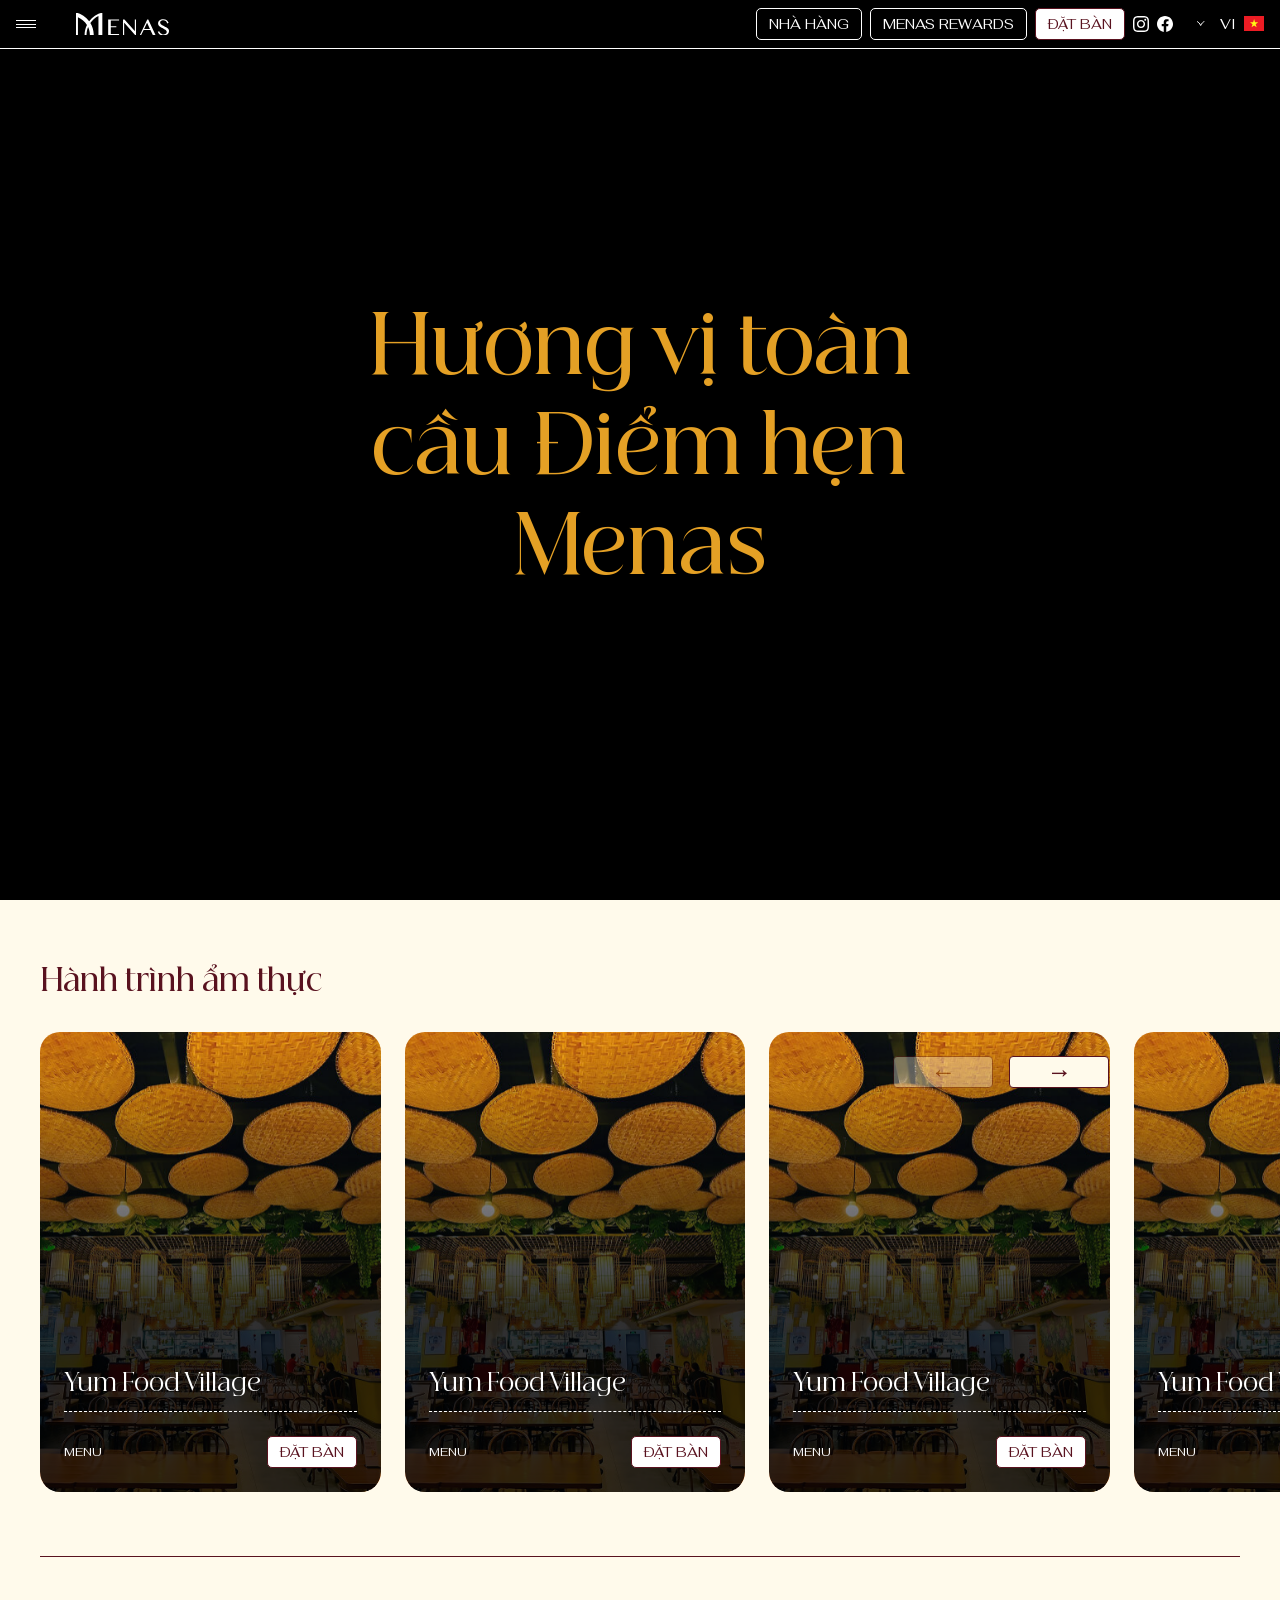
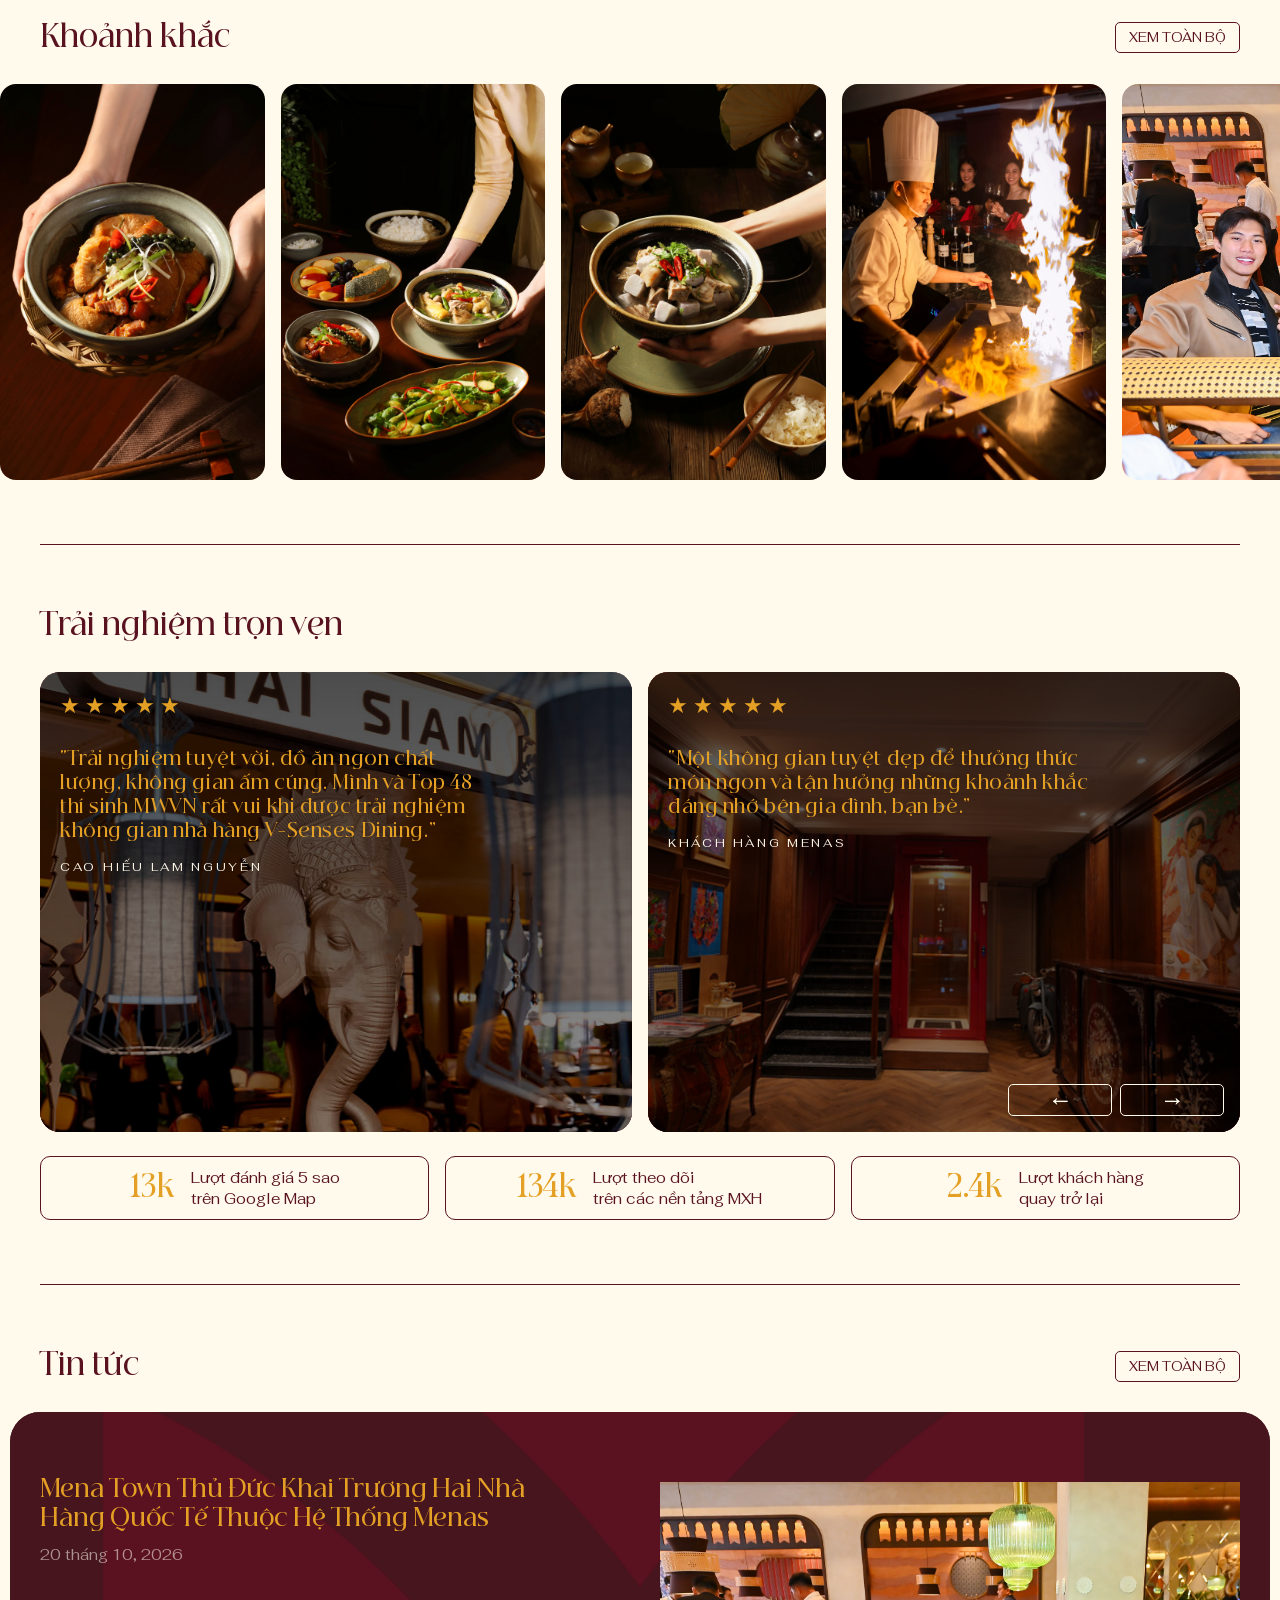
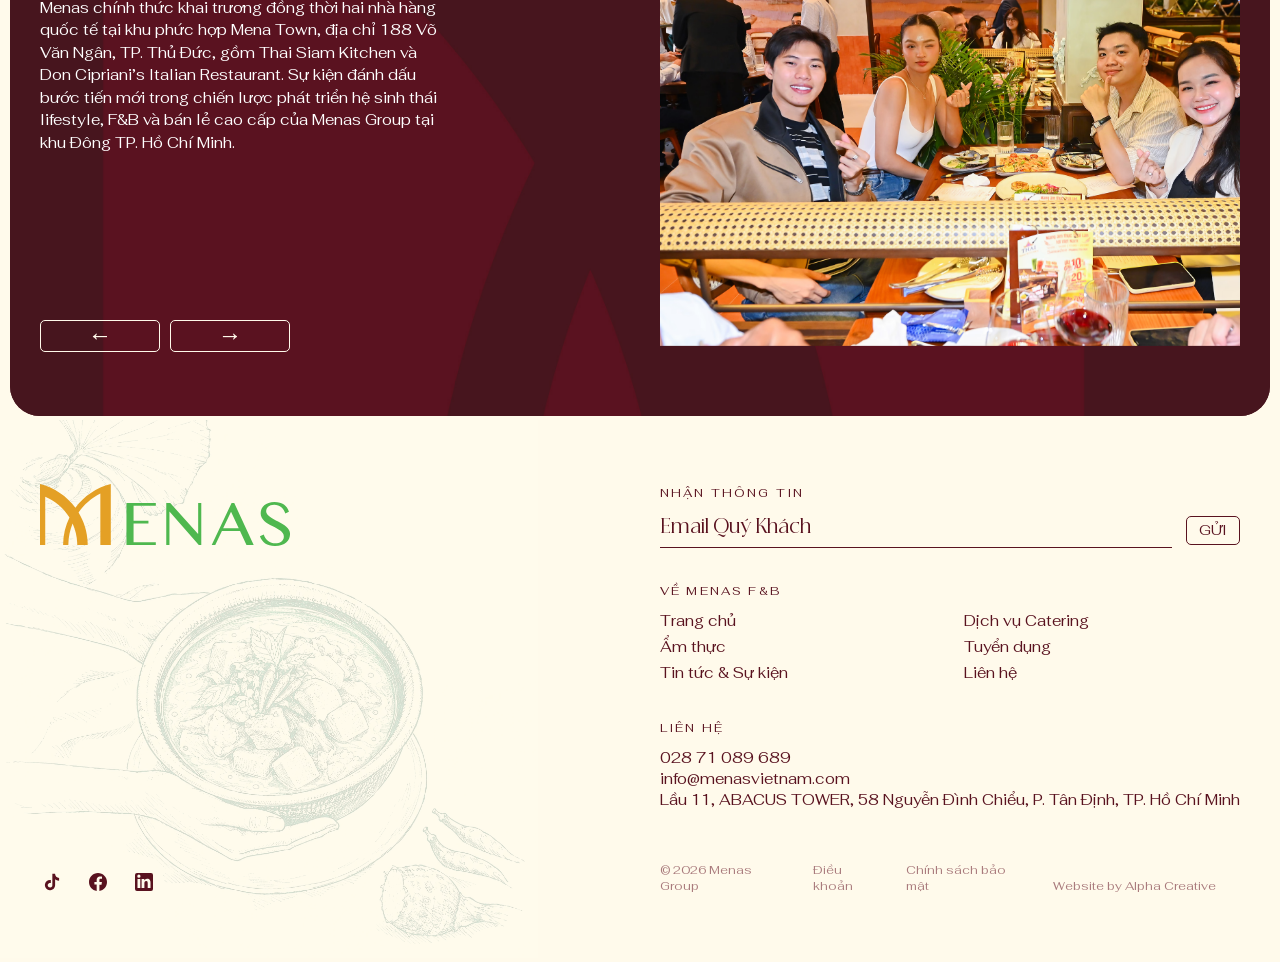
==== commit 646a0f81: "update code" ====
--- a/index.html
+++ b/index.html
@@ -143,6 +143,7 @@
               <div class="swiper-wrapper">
                 <div class="swiper-slide">
                   <div class="dining-box">
+                    <a class="dining-card-link" href="./dining-detail.html" aria-label="Xem chi tiết ẩm thực: Yum Food Village"></a>
                     <div class="dining-image" parallax-image>
                       <img src="./assets/images/del/img-7.jpg" alt="" />
                     </div>
@@ -161,6 +162,7 @@
                 </div>
                 <div class="swiper-slide">
                   <div class="dining-box">
+                    <a class="dining-card-link" href="./dining-detail.html" aria-label="Xem chi tiết ẩm thực: Yum Food Village"></a>
                     <div class="dining-image" parallax-image>
                       <img src="./assets/images/del/img-7.jpg" alt="" />
                     </div>
@@ -179,6 +181,7 @@
                 </div>
                 <div class="swiper-slide">
                   <div class="dining-box">
+                    <a class="dining-card-link" href="./dining-detail.html" aria-label="Xem chi tiết ẩm thực: Yum Food Village"></a>
                     <div class="dining-image" parallax-image>
                       <img src="./assets/images/del/img-7.jpg" alt="" />
                     </div>
@@ -197,6 +200,7 @@
                 </div>
                 <div class="swiper-slide">
                   <div class="dining-box">
+                    <a class="dining-card-link" href="./dining-detail.html" aria-label="Xem chi tiết ẩm thực: Yum Food Village"></a>
                     <div class="dining-image" parallax-image>
                       <img src="./assets/images/del/img-7.jpg" alt="" />
                     </div>
@@ -215,6 +219,7 @@
                 </div>
                 <div class="swiper-slide">
                   <div class="dining-box">
+                    <a class="dining-card-link" href="./dining-detail.html" aria-label="Xem chi tiết ẩm thực: Yum Food Village"></a>
                     <div class="dining-image" parallax-image>
                       <img src="./assets/images/del/img-7.jpg" alt="" />
                     </div>
@@ -233,6 +238,7 @@
                 </div>
                 <div class="swiper-slide">
                   <div class="dining-box">
+                    <a class="dining-card-link" href="./dining-detail.html" aria-label="Xem chi tiết ẩm thực: Yum Food Village"></a>
                     <div class="dining-image" parallax-image>
                       <img src="./assets/images/del/img-7.jpg" alt="" />
                     </div>
--- a/assets/main/css/style.min.css
+++ b/assets/main/css/style.min.css
@@ -1,4 +1,4 @@
-@charset "UTF-8";:root{--font-heading:"Beautique Display",sans-serif;--font-body:"Fahkwang",sans-serif;--color-black:#000000;--color-white:#ffffff;--color-white-2:#fffaeb;--color-primary:#e4a025;--color-secondary:#4fb84f;--color-third:#59121f;--space-8:8px;--space-16:16px;--space-24:24px;--space-32:32px;--space-40:40px;--space-48:48px;--space-56:56px;--space-64:64px;--space-72:72px;--space-80:80px;--spacing-padding:120px 40px}@media (max-width:991px){:root{--space-8:8px;--space-16:8px;--space-24:16px;--space-32:24px;--space-40:32px;--space-48:40px;--space-56:48px;--space-64:56px;--space-72:64px;--space-80:72px;--spacing-padding:64px 16px}}.font-heading{font-family:var(--font-heading)}.font-body{font-family:var(--font-body)}.heading-1{font-size:80px;line-height:1.25}@media (max-width:991px){.heading-1{font-size:40px}}.heading-2{font-size:40px;line-height:1.2}@media (max-width:991px){.heading-2{font-size:30px}}.heading-3{font-size:30px;line-height:1.2}@media (max-width:991px){.heading-3{font-size:24px}}.heading-4{font-size:24px;line-height:1.2}@media (max-width:991px){.heading-4{font-size:20px}}.b1{font-size:19px;line-height:1.2}.b2{font-size:15px;line-height:1.2}.b3{font-size:14px;line-height:1}.b4{font-size:12px;line-height:1.2}.fw-500{font-weight:500}.padding-inner-l{padding-left:124px}@media (max-width:991px){.padding-inner-l{padding-left:24px}}.color-black{color:var(--color-black)}.color-white{color:var(--color-white)}.color-primary{color:var(--color-primary)}.color-secondary{color:var(--color-secondary)}.color-third{color:var(--color-third)}.limit-width{max-width:1440px;width:100%;margin:0 auto}@media (min-width:1024px){.limit-11-col{max-width:91.6666666667%;width:100%;margin:0 auto}.limit-10-col{max-width:83.3333333333%;width:100%;margin:0 auto}.limit-9-col{max-width:75%;width:100%;margin:0 auto}.limit-8-col{max-width:66.6666666667%;width:100%;margin:0 auto}.limit-7-col{max-width:58.3333333333%;width:100%;margin:0 auto}.limit-6-col{max-width:50%;width:100%;margin:0 auto}}.mt-8{margin-top:var(--space-8)}.mt-16{margin-top:var(--space-16)}.mt-24{margin-top:var(--space-24)}.mt-32{margin-top:var(--space-32)}.mt-40{margin-top:var(--space-40)}.mt-48{margin-top:var(--space-48)}.mt-56{margin-top:var(--space-56)}.mt-64{margin-top:var(--space-64)}.mt-72{margin-top:var(--space-72)}.mt-80{margin-top:var(--space-80)}.mb-8{margin-bottom:var(--space-8)}.mb-16{margin-bottom:var(--space-16)}.mb-24{margin-bottom:var(--space-24)}.mb-32{margin-bottom:var(--space-32)}.mb-40{margin-bottom:var(--space-40)}.mb-48{margin-bottom:var(--space-48)}.mb-56{margin-bottom:var(--space-56)}.mb-64{margin-bottom:var(--space-64)}.mb-72{margin-bottom:var(--space-72)}.mb-80{margin-bottom:var(--space-80)}.ml-8{margin-left:var(--space-8)}.ml-16{margin-left:var(--space-16)}.ml-24{margin-left:var(--space-24)}.ml-32{margin-left:var(--space-32)}.ml-40{margin-left:var(--space-40)}.ml-48{margin-left:var(--space-48)}.ml-56{margin-left:var(--space-56)}.ml-64{margin-left:var(--space-64)}.ml-72{margin-left:var(--space-72)}.ml-80{margin-left:var(--space-80)}.mr-8{margin-right:var(--space-8)}.mr-16{margin-right:var(--space-16)}.mr-24{margin-right:var(--space-24)}.mr-32{margin-right:var(--space-32)}.mr-40{margin-right:var(--space-40)}.mr-48{margin-right:var(--space-48)}.mr-56{margin-right:var(--space-56)}.mr-64{margin-right:var(--space-64)}.mr-72{margin-right:var(--space-72)}.mr-80{margin-right:var(--space-80)}.mx-8{margin-left:var(--space-8);margin-right:var(--space-8)}.mx-16{margin-left:var(--space-16);margin-right:var(--space-16)}.mx-24{margin-left:var(--space-24);margin-right:var(--space-24)}.mx-32{margin-left:var(--space-32);margin-right:var(--space-32)}.mx-40{margin-left:var(--space-40);margin-right:var(--space-40)}.mx-48{margin-left:var(--space-48);margin-right:var(--space-48)}.mx-56{margin-left:var(--space-56);margin-right:var(--space-56)}.mx-64{margin-left:var(--space-64);margin-right:var(--space-64)}.mx-72{margin-left:var(--space-72);margin-right:var(--space-72)}.mx-80{margin-left:var(--space-80);margin-right:var(--space-80)}.my-8{margin-top:var(--space-8);margin-bottom:var(--space-8)}.my-16{margin-top:var(--space-16);margin-bottom:var(--space-16)}.my-24{margin-top:var(--space-24);margin-bottom:var(--space-24)}.my-32{margin-top:var(--space-32);margin-bottom:var(--space-32)}.my-40{margin-top:var(--space-40);margin-bottom:var(--space-40)}.my-48{margin-top:var(--space-48);margin-bottom:var(--space-48)}.my-56{margin-top:var(--space-56);margin-bottom:var(--space-56)}.my-64{margin-top:var(--space-64);margin-bottom:var(--space-64)}.my-72{margin-top:var(--space-72);margin-bottom:var(--space-72)}.my-80{margin-top:var(--space-80);margin-bottom:var(--space-80)}.pt-8{padding-top:var(--space-8)}.pt-16{padding-top:var(--space-16)}.pt-24{padding-top:var(--space-24)}.pt-32{padding-top:var(--space-32)}.pt-40{padding-top:var(--space-40)}.pt-48{padding-top:var(--space-48)}.pt-56{padding-top:var(--space-56)}.pt-64{padding-top:var(--space-64)}.pt-72{padding-top:var(--space-72)}.pt-80{padding-top:var(--space-80)}.pb-8{padding-bottom:var(--space-8)}.pb-16{padding-bottom:var(--space-16)}.pb-24{padding-bottom:var(--space-24)}.pb-32{padding-bottom:var(--space-32)}.pb-40{padding-bottom:var(--space-40)}.pb-48{padding-bottom:var(--space-48)}.pb-56{padding-bottom:var(--space-56)}.pb-64{padding-bottom:var(--space-64)}.pb-72{padding-bottom:var(--space-72)}.pb-80{padding-bottom:var(--space-80)}.pl-8{padding-left:var(--space-8)}.pl-16{padding-left:var(--space-16)}.pl-24{padding-left:var(--space-24)}.pl-32{padding-left:var(--space-32)}.pl-40{padding-left:var(--space-40)}.pl-48{padding-left:var(--space-48)}.pl-56{padding-left:var(--space-56)}.pl-64{padding-left:var(--space-64)}.pl-72{padding-left:var(--space-72)}.pl-80{padding-left:var(--space-80)}.pr-8{padding-right:var(--space-8)}.pr-16{padding-right:var(--space-16)}.pr-24{padding-right:var(--space-24)}.pr-32{padding-right:var(--space-32)}.pr-40{padding-right:var(--space-40)}.pr-48{padding-right:var(--space-48)}.pr-56{padding-right:var(--space-56)}.pr-64{padding-right:var(--space-64)}.pr-72{padding-right:var(--space-72)}.pr-80{padding-right:var(--space-80)}.px-8{padding-left:var(--space-8);padding-right:var(--space-8)}.px-16{padding-left:var(--space-16);padding-right:var(--space-16)}.px-24{padding-left:var(--space-24);padding-right:var(--space-24)}.px-32{padding-left:var(--space-32);padding-right:var(--space-32)}.px-40{padding-left:var(--space-40);padding-right:var(--space-40)}.px-48{padding-left:var(--space-48);padding-right:var(--space-48)}.px-56{padding-left:var(--space-56);padding-right:var(--space-56)}.px-64{padding-left:var(--space-64);padding-right:var(--space-64)}.px-72{padding-left:var(--space-72);padding-right:var(--space-72)}.px-80{padding-left:var(--space-80);padding-right:var(--space-80)}.py-8{padding-top:var(--space-8);padding-bottom:var(--space-8)}.py-16{padding-top:var(--space-16);padding-bottom:var(--space-16)}.py-24{padding-top:var(--space-24);padding-bottom:var(--space-24)}.py-32{padding-top:var(--space-32);padding-bottom:var(--space-32)}.py-40{padding-top:var(--space-40);padding-bottom:var(--space-40)}.py-48{padding-top:var(--space-48);padding-bottom:var(--space-48)}.py-56{padding-top:var(--space-56);padding-bottom:var(--space-56)}.py-64{padding-top:var(--space-64);padding-bottom:var(--space-64)}.py-72{padding-top:var(--space-72);padding-bottom:var(--space-72)}.py-80{padding-top:var(--space-80);padding-bottom:var(--space-80)}.gap-8{gap:var(--space-8)}.gap-16{gap:var(--space-16)}.gap-24{gap:var(--space-24)}.gap-32{gap:var(--space-32)}.gap-40{gap:var(--space-40)}.gap-48{gap:var(--space-48)}.gap-56{gap:var(--space-56)}.gap-64{gap:var(--space-64)}.gap-72{gap:var(--space-72)}.gap-80{gap:var(--space-80)}.gap-x-8{column-gap:var(--space-8)}.gap-x-16{column-gap:var(--space-16)}.gap-x-24{column-gap:var(--space-24)}.gap-x-32{column-gap:var(--space-32)}.gap-x-40{column-gap:var(--space-40)}.gap-x-48{column-gap:var(--space-48)}.gap-x-56{column-gap:var(--space-56)}.gap-x-64{column-gap:var(--space-64)}.gap-x-72{column-gap:var(--space-72)}.gap-x-80{column-gap:var(--space-80)}.gap-y-8{row-gap:var(--space-8)}.gap-y-16{row-gap:var(--space-16)}.gap-y-24{row-gap:var(--space-24)}.gap-y-32{row-gap:var(--space-32)}.gap-y-40{row-gap:var(--space-40)}.gap-y-48{row-gap:var(--space-48)}.gap-y-56{row-gap:var(--space-56)}.gap-y-64{row-gap:var(--space-64)}.gap-y-72{row-gap:var(--space-72)}.gap-y-80{row-gap:var(--space-80)}*,:after,:before{box-sizing:border-box}*{margin:0;padding:0;font:inherit}canvas,img,picture,svg,video{display:block;max-width:100%}input,select,textarea{background-color:transparent;outline:0}button{cursor:pointer;background-color:transparent;outline:0;border:0}[type=button],[type=reset],[type=submit],button{-webkit-appearance:button}[type=button]::-moz-focus-inner,[type=reset]::-moz-focus-inner,[type=submit]::-moz-focus-inner,button::-moz-focus-inner{border-style:none;padding:0}[type=button]:-moz-focusring,[type=reset]:-moz-focusring,[type=submit]:-moz-focusring,button:-moz-focusring{outline:1px solid #000}[type=checkbox],[type=radio]{box-sizing:border-box;padding:0}[type=search]::-webkit-search-decoration{-webkit-appearance:none}button:focus{outline:0}a,a:hover{text-decoration:none;cursor:pointer;outline:0;color:inherit}ol,ul{list-style:none;margin:0;padding:0}h1,h2,h3,h4,h5,h6,p{margin:0;padding:0;overflow-wrap:break-word}body{width:100%;min-height:100vh;text-rendering:optimizeLegibility!important;-webkit-font-smoothing:auto!important;-moz-osx-font-smoothing:grayscale!important;font-family:var(--font-body)}.btn-global{display:inline-block;font-size:14px;line-height:1;border-radius:5px;text-transform:uppercase;transition:all .3s ease;padding:8px 12px}.btn-global.btn-outline{border:1px solid var(--color-white);color:var(--color-white);background-color:transparent}.btn-global.btn-outline:hover{color:var(--color-third);border:1px solid var(--color-primary);background-color:var(--color-primary)}.btn-global.btn-bg{background-color:var(--color-white);border:1px solid var(--color-third);color:var(--color-third)}.btn-global.btn-bg:hover{border:1px solid var(--color-primary);background-color:var(--color-primary)}.rolling-text{position:relative;overflow:hidden;display:inline-block;color:var(--color-third)}.rolling-text:hover::before{transform:translate3d(0,0,0)}.rolling-text:hover span{transform:translate3d(0,-200%,0)}.rolling-text::before{content:attr(data-replace);position:absolute;top:0;left:0;width:100%;height:100%;color:var(--color-third);transform-origin:50% 100%;transform:translate3d(0,150%,0);transition:transform .4s cubic-bezier(.76,0,.24,1)}.rolling-text span{display:inline-block;transition:transform .4s cubic-bezier(.76,0,.24,1);color:var(--color-third)}.style-section{position:relative;z-index:3;background-color:var(--color-white-2)}.style-section+.style-section{padding-top:64px}.style-section+.style-section::before{position:absolute;top:0;left:50%;width:calc(100% - max(80px,100vw - 1272px));border-top:1px solid var(--color-third);content:"";transform:translateX(-50%)}@media (max-width:991px){.style-section+.style-section{padding-top:48px}}[parallax-image]{position:relative;overflow:hidden}[parallax-image] img{position:absolute;top:0;left:0;width:120%;height:120%;object-fit:cover;transform:translateY(-10%)}.lightpick{--color-stroke:#ccc;--color-bg:#fff;--color-active-is-today:#0f0f0f;--color-active-is-today-opacity:rgba(15, 15, 15, 0.7)}.lightpick .lightpick__days{display:grid;grid-template-columns:repeat(7,1fr);gap:1px;background-color:var(--color-stroke);border:1px solid var(--color-stroke)}.lightpick .lightpick__day{background-color:var(--color-bg)}.lightpick .lightpick__day.is-today{background-image:none;background-color:var(--color-active-is-today);color:var(--color-bg)}.lightpick .lightpick__day.is-end-date,.lightpick .lightpick__day.is-end-date:hover,.lightpick .lightpick__day.is-start-date,.lightpick .lightpick__day.is-start-date:hover{background-image:none;background-color:var(--color-active-is-today);color:var(--color-bg);border-radius:none}.lightpick .lightpick__day:not(.is-disabled):hover{background-image:none;background-color:var(--color-active-is-today-opacity);color:var(--color-bg)}.lightpick .lightpick__month-title,.lightpick .lightpick__month-title>.lightpick__select-months{margin-left:0;padding-left:0;border-radius:0;direction:ltr;text-align:left;width:max-content}.lightpick .lightpick__days-of-the-week{margin-bottom:8px;margin-top:8px}.lightpick .lightpick__day.is-disabled{text-decoration:line-through}.lightpick .lightpick__days div{background-color:var(--color-bg)}.container-swiper{position:relative;width:100%;height:100svh;overflow:hidden}#header{z-index:999;left:0;right:0;top:0;--color-main-line:var(--color-white)}#header.scrolled{--color-main-line:var(--color-third)}#header.scrolled .header-inner{background-color:var(--color-white-2)}#header.scrolled .header-logo img.logo-active{opacity:1;visibility:visible}#header.scrolled .btn-global.btn-bg{background-color:var(--color-third);color:var(--color-white)}#header.scrolled .btn-global.btn-bg:hover{background-color:var(--color-primary)}#header .btn-global.btn-outline{color:var(--color-main-line);border:1px solid var(--color-main-line)}#header .header-inner{position:relative;z-index:8;border-bottom:1px solid var(--color-main-line);padding:8px 16px;transition:background .3s ease}#header .header-ovl{position:fixed;top:0;left:0;width:100%;height:100vh;background-color:rgba(0,0,0,.7);z-index:6;opacity:0;visibility:hidden;transition:all .3s ease}#header .header-menu{position:fixed;top:60px;left:12px;background-image:linear-gradient(rgba(255,250,235,.75),rgba(255,250,235,.75)),url(../../images/icons/bg-pa.png);background-position:center;background-size:cover;background-repeat:no-repeat;height:calc(100vh - 76px);max-width:400px;width:100%;border-radius:20px;padding:24px;z-index:10;opacity:0;visibility:hidden;transition:all .3s ease}@media (max-width:560px){#header .header-menu{right:16px;max-width:calc(100% - 24px)}}#header .header-menu-inner{display:flex;flex-direction:column;gap:32px}#header .header-menu-bottom{padding-top:12px;border-top:1px solid var(--color-third)}#header .header-left{display:flex;align-items:center;gap:40px}@media (max-width:991px){#header .header-left{gap:24px}}#header .header-ham{width:20px;height:8px;position:relative;cursor:pointer;transition:all .3s ease}#header .header-ham.active span:nth-child(1){top:3.5px;transform:rotate(45deg)}#header .header-ham.active span:nth-child(2){opacity:0}#header .header-ham.active span:nth-child(3){top:3.5px;transform:rotate(-45deg)}#header .header-ham::before{content:"";width:44px;height:44px;position:absolute;top:50%;left:50%;transform:translate(-50%,-50%);border-radius:50%}#header .header-ham span{position:absolute;display:block;width:100%;height:1px;background-color:var(--color-main-line);left:0;transition:all .3s ease;opacity:1}#header .header-ham span:nth-child(1){top:0}#header .header-ham span:nth-child(2){top:3.5px}#header .header-ham span:nth-child(3){top:7px}#header .header-logo{height:24px;width:auto;min-width:93px}#header .header-logo img{position:absolute;height:24px;width:auto}#header .header-logo img.logo-active{opacity:0;visibility:hidden;transition:all .3s ease}#header .header-list-button{gap:8px}@media (max-width:991px){#header .header-list-button{--color-main-line:var(--color-third)}#header .header-list-button .btn-bg{background-color:transparent}}#header .header-social-bottom ul{display:flex;align-items:center;gap:8px}#header .header-social-bottom ul svg:hover path{color:var(--color-primary)}#header .header-social-bottom ul svg path{color:var(--color-third);transition:color .3s ease}#header .header-social ul{display:flex;align-items:center;gap:8px}#header .header-social ul svg:hover path{color:var(--color-primary)}#header .header-social ul svg path{color:var(--color-main-line);transition:color .3s ease}#header .header-right{gap:8px}#header .header-lang{margin-left:16px}#header .header-lang .dropdown-custom{position:relative;cursor:pointer}#header .header-lang .icon path{color:var(--color-main-line)}#header .header-lang .dropdown-custom-menu{position:absolute;right:-12px;top:100%;margin-top:16px;background-color:var(--color-white-2);border-radius:10px;padding:10px 0;display:flex;flex-direction:column;align-items:center;gap:4px;width:calc(100% + 12px);opacity:0;visibility:hidden;transition:all .3s ease}#header .header-lang .dropdown-custom-menu.dropdown--active{opacity:1;visibility:visible}#header .header-lang .dropdown-custom-btn{display:flex;align-items:center;gap:4px}#header .header-lang .dropdown-custom-btn .value-select{font-size:14px;line-height:1.2;text-transform:uppercase;color:var(--color-main-line);display:flex;align-items:center;gap:8px;transition:color .3s ease}#header .header-lang .dropdown-custom-btn span{width:27px;text-align:right}#header .header-lang .dropdown-custom-item{width:100%;display:flex;align-items:center;justify-content:center;gap:8px;font-size:14px;line-height:1.2;text-transform:uppercase;color:var(--color-third);padding:4px 0;transition:background .3s ease;cursor:pointer}#header .header-lang .dropdown-custom-item:hover{background-color:var(--color-primary)}#header .header-lang .dropdown-custom-item span{color:var(--color-third);width:27px;text-align:right}.banner{position:sticky;top:0;height:100vh;z-index:1;overflow:hidden;background-color:var(--color-black)}.banner::before{content:"";position:absolute;inset:0;background-color:rgba(0,0,0,.5);z-index:2}.banner-content{position:absolute;top:50%;left:50%;transform:translate(-50%,-50%);z-index:3}@media (max-width:991px){.banner-content{max-width:calc(100% - 80px);width:100%}}.banner-inner{width:100%;height:100%}.banner-thum{width:100%;height:100%}.banner .video{width:100%;height:100%}.banner .video iframe{position:absolute;top:50%;left:50%;width:100%;height:100%;transform:translate(-50%,-50%) scale(1.2)}.banner-slider{width:100%;height:100%}.banner-image{width:100%;height:100%}.banner-image img{width:100%;height:100%;object-fit:cover}#footer{background-color:var(--color-white-2)}.footer-container{position:relative;display:grid;grid-template-columns:minmax(280px,1fr) minmax(0,1fr);min-height:525px;padding:68px max(40px,(100vw - 1272px) / 2);color:var(--color-third);font-family:var(--font-body)}.footer-container::after{position:absolute;z-index:0;top:0;bottom:0;left:0;width:min(42%,680px);background:transparent url(../../images/icons/pattern-footer.webp) no-repeat left center/contain;content:"";pointer-events:none;opacity:.18}.footer-left{position:relative;z-index:1;display:flex;flex-direction:column;align-items:flex-start;justify-content:space-between;min-height:390px;padding:0}.footer-logo{display:inline-flex;width:250px;margin-top:0}.footer-logo img{display:block;width:100%;height:auto}.footer-social{display:flex;align-items:center;gap:22px}.footer-social-mobile{display:none}.footer-social-link{display:inline-flex;width:24px;height:24px;align-items:center;justify-content:center;color:var(--color-third);transition:color .2s ease}.footer-social-link svg{display:block;width:100%;height:100%}.footer-social-link:focus-visible,.footer-social-link:hover{color:var(--color-primary)}.footer-right{position:relative;z-index:1;display:flex;flex-direction:column;gap:36px;padding:2px 0 0 20px}.footer-title{display:block;margin:0 0 12px;color:var(--color-third);font-family:var(--font-body);font-size:12px;font-weight:400;letter-spacing:.18em;line-height:1.3;text-transform:uppercase}.footer-newsletter-field{display:flex;align-items:center;gap:14px}.footer-newsletter-field input{width:100%;min-width:0;padding:0 0 4px;border:0;border-bottom:1px solid var(--color-third);border-radius:0;outline:0;background:0 0;color:var(--color-third);font-family:var(--font-heading);font-size:19px}.footer-newsletter-field input::placeholder{color:var(--color-third);opacity:1}.footer-newsletter-field input:focus-visible{border-bottom-color:var(--color-primary)}.footer-newsletter-field button{flex:0 0 auto;padding:5px 12px;border:1px solid var(--color-third);border-radius:5px;background:0 0;color:var(--color-third);font-family:var(--font-body);font-size:14px;line-height:1.2;text-transform:uppercase;transition:color .2s ease,background-color .2s ease,border-color .2s ease}.footer-newsletter-field button:focus-visible,.footer-newsletter-field button:hover{border-color:var(--color-primary);background-color:var(--color-primary)}.footer-navigation .footer-title{margin-bottom:10px}.footer-links{display:grid;grid-auto-flow:column;grid-template-rows:repeat(3,auto);grid-template-columns:1fr 1fr;column-gap:28px;row-gap:2px;margin:0;padding:0;list-style:none}.footer-contact a,.footer-contact p,.footer-links a{margin:0;color:var(--color-third);font-size:15px;line-height:1.4;text-decoration:none}.footer-contact a,.footer-links a{transition:color .2s ease}.footer-contact a:focus-visible,.footer-contact a:hover,.footer-links a:focus-visible,.footer-links a:hover{color:var(--color-primary)}.footer-contact{display:flex;flex-direction:column;font-style:normal}.footer-contact .footer-title{margin-bottom:10px}.footer-right>.footer-social{display:none;margin-top:-18px}.footer-bottom{display:grid;grid-template-columns:auto 1fr auto;align-items:end;gap:12px 24px;margin-top:auto;color:#a8797b;font-size:12px;line-height:1.35}.footer-bottom p{margin:0}.footer-bottom a{color:inherit;text-decoration:none}.footer-bottom a:focus-visible,.footer-bottom a:hover{color:var(--color-third)}.footer-copyright{grid-column:1/-1}.footer-legal{display:flex;gap:22px}@media (max-width:991px){.footer-legal{flex-wrap:wrap}}.footer-credit{justify-self:end;white-space:nowrap}@media (max-width:991px){.footer-container{grid-template-columns:minmax(220px,.8fr) minmax(0,1.2fr);min-height:480px;padding:56px 32px}.footer-left{min-height:360px}.footer-logo{width:210px}.footer-right{gap:28px;padding-left:12px}.footer-bottom{grid-template-columns:1fr auto}.footer-copyright{grid-column:1/-1}.footer-credit{grid-column:1/-1;justify-self:start}}@media (max-width:767px){.footer-container{grid-template-columns:1fr;gap:38px;padding:44px 24px 32px}.footer-left{min-height:0}.footer-social-desktop{display:none}.footer-container::after{width:100%;height:250px;bottom:auto}.footer-logo{width:190px}.footer-right{margin-top:2px}.footer-right>.footer-social{display:flex;margin-top:-16px;gap:16px}.footer-right{gap:30px;padding:0}.footer-newsletter-field input{font-size:18px}.footer-links{column-gap:12px}.footer-contact a,.footer-contact p,.footer-links a{font-size:13px}.footer-bottom{grid-template-columns:1fr;align-items:start}.footer-copyright,.footer-credit{grid-column:auto}.footer-legal{gap:16px}}.dining{padding-bottom:64px}.dining-inner{width:100%;padding:64px 0 0 max(40px,(100vw - 1272px) / 2)}.dining-heading{margin-bottom:32px}.dining-box{position:relative;width:100%;aspect-ratio:404/545;border-radius:20px;overflow:hidden;cursor:pointer}.dining-box:hover .dining-image{transform:scale(1.05)}.dining-image{width:100%;height:100%;transition:transform .4s ease;transform-origin:center}.dining-image img{width:120%;height:120%;object-fit:cover;display:block}.dining-content{position:absolute;inset:0;z-index:2;background:linear-gradient(rgba(0,0,0,0) 0,rgba(0,0,0,.8) 60%);border-radius:20px;overflow:hidden;display:flex;flex-direction:column;justify-content:flex-end;padding:24px}.dining-name{border-bottom:1px dashed var(--color-white);padding-bottom:12px;margin-bottom:24px}.dining-link{display:flex;align-items:center;justify-content:space-between}.dining-menu{transition:color .25s ease}.dining-menu:focus-visible,.dining-menu:hover{color:var(--color-primary)}.dining-slider{--gap:24px;--per-view:3.4;--pad-left:0px;--btn-size:44px;--btn-gap:16px;position:relative;--slide-w:calc(
+@charset "UTF-8";:root{--font-heading:"Beautique Display",sans-serif;--font-body:"Fahkwang",sans-serif;--color-black:#000000;--color-white:#ffffff;--color-white-2:#fffaeb;--color-primary:#e4a025;--color-secondary:#4fb84f;--color-third:#59121f;--space-8:8px;--space-16:16px;--space-24:24px;--space-32:32px;--space-40:40px;--space-48:48px;--space-56:56px;--space-64:64px;--space-72:72px;--space-80:80px;--spacing-padding:120px 40px}@media (max-width:991px){:root{--space-8:8px;--space-16:8px;--space-24:16px;--space-32:24px;--space-40:32px;--space-48:40px;--space-56:48px;--space-64:56px;--space-72:64px;--space-80:72px;--spacing-padding:64px 16px}}.font-heading{font-family:var(--font-heading)}.font-body{font-family:var(--font-body)}.heading-1{font-size:80px;line-height:1.25}@media (max-width:991px){.heading-1{font-size:40px}}.heading-2{font-size:40px;line-height:1.2}@media (max-width:991px){.heading-2{font-size:30px}}.heading-3{font-size:30px;line-height:1.2}@media (max-width:991px){.heading-3{font-size:24px}}.heading-4{font-size:24px;line-height:1.2}@media (max-width:991px){.heading-4{font-size:20px}}.b1{font-size:19px;line-height:1.2}.b2{font-size:15px;line-height:1.2}.b3{font-size:14px;line-height:1}.b4{font-size:12px;line-height:1.2}.fw-500{font-weight:500}.padding-inner-l{padding-left:124px}@media (max-width:991px){.padding-inner-l{padding-left:24px}}.color-black{color:var(--color-black)}.color-white{color:var(--color-white)}.color-primary{color:var(--color-primary)}.color-secondary{color:var(--color-secondary)}.color-third{color:var(--color-third)}.limit-width{max-width:1440px;width:100%;margin:0 auto}@media (min-width:1024px){.limit-11-col{max-width:91.6666666667%;width:100%;margin:0 auto}.limit-10-col{max-width:83.3333333333%;width:100%;margin:0 auto}.limit-9-col{max-width:75%;width:100%;margin:0 auto}.limit-8-col{max-width:66.6666666667%;width:100%;margin:0 auto}.limit-7-col{max-width:58.3333333333%;width:100%;margin:0 auto}.limit-6-col{max-width:50%;width:100%;margin:0 auto}}.mt-8{margin-top:var(--space-8)}.mt-16{margin-top:var(--space-16)}.mt-24{margin-top:var(--space-24)}.mt-32{margin-top:var(--space-32)}.mt-40{margin-top:var(--space-40)}.mt-48{margin-top:var(--space-48)}.mt-56{margin-top:var(--space-56)}.mt-64{margin-top:var(--space-64)}.mt-72{margin-top:var(--space-72)}.mt-80{margin-top:var(--space-80)}.mb-8{margin-bottom:var(--space-8)}.mb-16{margin-bottom:var(--space-16)}.mb-24{margin-bottom:var(--space-24)}.mb-32{margin-bottom:var(--space-32)}.mb-40{margin-bottom:var(--space-40)}.mb-48{margin-bottom:var(--space-48)}.mb-56{margin-bottom:var(--space-56)}.mb-64{margin-bottom:var(--space-64)}.mb-72{margin-bottom:var(--space-72)}.mb-80{margin-bottom:var(--space-80)}.ml-8{margin-left:var(--space-8)}.ml-16{margin-left:var(--space-16)}.ml-24{margin-left:var(--space-24)}.ml-32{margin-left:var(--space-32)}.ml-40{margin-left:var(--space-40)}.ml-48{margin-left:var(--space-48)}.ml-56{margin-left:var(--space-56)}.ml-64{margin-left:var(--space-64)}.ml-72{margin-left:var(--space-72)}.ml-80{margin-left:var(--space-80)}.mr-8{margin-right:var(--space-8)}.mr-16{margin-right:var(--space-16)}.mr-24{margin-right:var(--space-24)}.mr-32{margin-right:var(--space-32)}.mr-40{margin-right:var(--space-40)}.mr-48{margin-right:var(--space-48)}.mr-56{margin-right:var(--space-56)}.mr-64{margin-right:var(--space-64)}.mr-72{margin-right:var(--space-72)}.mr-80{margin-right:var(--space-80)}.mx-8{margin-left:var(--space-8);margin-right:var(--space-8)}.mx-16{margin-left:var(--space-16);margin-right:var(--space-16)}.mx-24{margin-left:var(--space-24);margin-right:var(--space-24)}.mx-32{margin-left:var(--space-32);margin-right:var(--space-32)}.mx-40{margin-left:var(--space-40);margin-right:var(--space-40)}.mx-48{margin-left:var(--space-48);margin-right:var(--space-48)}.mx-56{margin-left:var(--space-56);margin-right:var(--space-56)}.mx-64{margin-left:var(--space-64);margin-right:var(--space-64)}.mx-72{margin-left:var(--space-72);margin-right:var(--space-72)}.mx-80{margin-left:var(--space-80);margin-right:var(--space-80)}.my-8{margin-top:var(--space-8);margin-bottom:var(--space-8)}.my-16{margin-top:var(--space-16);margin-bottom:var(--space-16)}.my-24{margin-top:var(--space-24);margin-bottom:var(--space-24)}.my-32{margin-top:var(--space-32);margin-bottom:var(--space-32)}.my-40{margin-top:var(--space-40);margin-bottom:var(--space-40)}.my-48{margin-top:var(--space-48);margin-bottom:var(--space-48)}.my-56{margin-top:var(--space-56);margin-bottom:var(--space-56)}.my-64{margin-top:var(--space-64);margin-bottom:var(--space-64)}.my-72{margin-top:var(--space-72);margin-bottom:var(--space-72)}.my-80{margin-top:var(--space-80);margin-bottom:var(--space-80)}.pt-8{padding-top:var(--space-8)}.pt-16{padding-top:var(--space-16)}.pt-24{padding-top:var(--space-24)}.pt-32{padding-top:var(--space-32)}.pt-40{padding-top:var(--space-40)}.pt-48{padding-top:var(--space-48)}.pt-56{padding-top:var(--space-56)}.pt-64{padding-top:var(--space-64)}.pt-72{padding-top:var(--space-72)}.pt-80{padding-top:var(--space-80)}.pb-8{padding-bottom:var(--space-8)}.pb-16{padding-bottom:var(--space-16)}.pb-24{padding-bottom:var(--space-24)}.pb-32{padding-bottom:var(--space-32)}.pb-40{padding-bottom:var(--space-40)}.pb-48{padding-bottom:var(--space-48)}.pb-56{padding-bottom:var(--space-56)}.pb-64{padding-bottom:var(--space-64)}.pb-72{padding-bottom:var(--space-72)}.pb-80{padding-bottom:var(--space-80)}.pl-8{padding-left:var(--space-8)}.pl-16{padding-left:var(--space-16)}.pl-24{padding-left:var(--space-24)}.pl-32{padding-left:var(--space-32)}.pl-40{padding-left:var(--space-40)}.pl-48{padding-left:var(--space-48)}.pl-56{padding-left:var(--space-56)}.pl-64{padding-left:var(--space-64)}.pl-72{padding-left:var(--space-72)}.pl-80{padding-left:var(--space-80)}.pr-8{padding-right:var(--space-8)}.pr-16{padding-right:var(--space-16)}.pr-24{padding-right:var(--space-24)}.pr-32{padding-right:var(--space-32)}.pr-40{padding-right:var(--space-40)}.pr-48{padding-right:var(--space-48)}.pr-56{padding-right:var(--space-56)}.pr-64{padding-right:var(--space-64)}.pr-72{padding-right:var(--space-72)}.pr-80{padding-right:var(--space-80)}.px-8{padding-left:var(--space-8);padding-right:var(--space-8)}.px-16{padding-left:var(--space-16);padding-right:var(--space-16)}.px-24{padding-left:var(--space-24);padding-right:var(--space-24)}.px-32{padding-left:var(--space-32);padding-right:var(--space-32)}.px-40{padding-left:var(--space-40);padding-right:var(--space-40)}.px-48{padding-left:var(--space-48);padding-right:var(--space-48)}.px-56{padding-left:var(--space-56);padding-right:var(--space-56)}.px-64{padding-left:var(--space-64);padding-right:var(--space-64)}.px-72{padding-left:var(--space-72);padding-right:var(--space-72)}.px-80{padding-left:var(--space-80);padding-right:var(--space-80)}.py-8{padding-top:var(--space-8);padding-bottom:var(--space-8)}.py-16{padding-top:var(--space-16);padding-bottom:var(--space-16)}.py-24{padding-top:var(--space-24);padding-bottom:var(--space-24)}.py-32{padding-top:var(--space-32);padding-bottom:var(--space-32)}.py-40{padding-top:var(--space-40);padding-bottom:var(--space-40)}.py-48{padding-top:var(--space-48);padding-bottom:var(--space-48)}.py-56{padding-top:var(--space-56);padding-bottom:var(--space-56)}.py-64{padding-top:var(--space-64);padding-bottom:var(--space-64)}.py-72{padding-top:var(--space-72);padding-bottom:var(--space-72)}.py-80{padding-top:var(--space-80);padding-bottom:var(--space-80)}.gap-8{gap:var(--space-8)}.gap-16{gap:var(--space-16)}.gap-24{gap:var(--space-24)}.gap-32{gap:var(--space-32)}.gap-40{gap:var(--space-40)}.gap-48{gap:var(--space-48)}.gap-56{gap:var(--space-56)}.gap-64{gap:var(--space-64)}.gap-72{gap:var(--space-72)}.gap-80{gap:var(--space-80)}.gap-x-8{column-gap:var(--space-8)}.gap-x-16{column-gap:var(--space-16)}.gap-x-24{column-gap:var(--space-24)}.gap-x-32{column-gap:var(--space-32)}.gap-x-40{column-gap:var(--space-40)}.gap-x-48{column-gap:var(--space-48)}.gap-x-56{column-gap:var(--space-56)}.gap-x-64{column-gap:var(--space-64)}.gap-x-72{column-gap:var(--space-72)}.gap-x-80{column-gap:var(--space-80)}.gap-y-8{row-gap:var(--space-8)}.gap-y-16{row-gap:var(--space-16)}.gap-y-24{row-gap:var(--space-24)}.gap-y-32{row-gap:var(--space-32)}.gap-y-40{row-gap:var(--space-40)}.gap-y-48{row-gap:var(--space-48)}.gap-y-56{row-gap:var(--space-56)}.gap-y-64{row-gap:var(--space-64)}.gap-y-72{row-gap:var(--space-72)}.gap-y-80{row-gap:var(--space-80)}*,:after,:before{box-sizing:border-box}*{margin:0;padding:0;font:inherit}canvas,img,picture,svg,video{display:block;max-width:100%}input,select,textarea{background-color:transparent;outline:0}button{cursor:pointer;background-color:transparent;outline:0;border:0}[type=button],[type=reset],[type=submit],button{-webkit-appearance:button}[type=button]::-moz-focus-inner,[type=reset]::-moz-focus-inner,[type=submit]::-moz-focus-inner,button::-moz-focus-inner{border-style:none;padding:0}[type=button]:-moz-focusring,[type=reset]:-moz-focusring,[type=submit]:-moz-focusring,button:-moz-focusring{outline:1px solid #000}[type=checkbox],[type=radio]{box-sizing:border-box;padding:0}[type=search]::-webkit-search-decoration{-webkit-appearance:none}button:focus{outline:0}a,a:hover{text-decoration:none;cursor:pointer;outline:0;color:inherit}ol,ul{list-style:none;margin:0;padding:0}h1,h2,h3,h4,h5,h6,p{margin:0;padding:0;overflow-wrap:break-word}body{width:100%;min-height:100vh;text-rendering:optimizeLegibility!important;-webkit-font-smoothing:auto!important;-moz-osx-font-smoothing:grayscale!important;font-family:var(--font-body)}.btn-global{display:inline-block;font-size:14px;line-height:1;border-radius:5px;text-transform:uppercase;transition:all .3s ease;padding:8px 12px}.btn-global.btn-outline{border:1px solid var(--color-white);color:var(--color-white);background-color:transparent}.btn-global.btn-outline:hover{color:var(--color-third);border:1px solid var(--color-primary);background-color:var(--color-primary)}.btn-global.btn-bg{background-color:var(--color-white);border:1px solid var(--color-third);color:var(--color-third)}.btn-global.btn-bg:hover{border:1px solid var(--color-primary);background-color:var(--color-primary)}.rolling-text{position:relative;overflow:hidden;display:inline-block;color:var(--color-third)}.rolling-text:hover::before{transform:translate3d(0,0,0)}.rolling-text:hover span{transform:translate3d(0,-200%,0)}.rolling-text::before{content:attr(data-replace);position:absolute;top:0;left:0;width:100%;height:100%;color:var(--color-third);transform-origin:50% 100%;transform:translate3d(0,150%,0);transition:transform .4s cubic-bezier(.76,0,.24,1)}.rolling-text span{display:inline-block;transition:transform .4s cubic-bezier(.76,0,.24,1);color:var(--color-third)}.style-section{position:relative;z-index:3;background-color:var(--color-white-2)}.style-section+.style-section{padding-top:64px}.style-section+.style-section::before{position:absolute;top:0;left:50%;width:calc(100% - max(80px,100vw - 1272px));border-top:1px solid var(--color-third);content:"";transform:translateX(-50%)}@media (max-width:991px){.style-section+.style-section{padding-top:48px}}[parallax-image]{position:relative;overflow:hidden}[parallax-image] img{position:absolute;top:0;left:0;width:120%;height:120%;object-fit:cover;transform:translateY(-10%)}.lightpick{--color-stroke:#ccc;--color-bg:#fff;--color-active-is-today:#0f0f0f;--color-active-is-today-opacity:rgba(15, 15, 15, 0.7)}.lightpick .lightpick__days{display:grid;grid-template-columns:repeat(7,1fr);gap:1px;background-color:var(--color-stroke);border:1px solid var(--color-stroke)}.lightpick .lightpick__day{background-color:var(--color-bg)}.lightpick .lightpick__day.is-today{background-image:none;background-color:var(--color-active-is-today);color:var(--color-bg)}.lightpick .lightpick__day.is-end-date,.lightpick .lightpick__day.is-end-date:hover,.lightpick .lightpick__day.is-start-date,.lightpick .lightpick__day.is-start-date:hover{background-image:none;background-color:var(--color-active-is-today);color:var(--color-bg);border-radius:none}.lightpick .lightpick__day:not(.is-disabled):hover{background-image:none;background-color:var(--color-active-is-today-opacity);color:var(--color-bg)}.lightpick .lightpick__month-title,.lightpick .lightpick__month-title>.lightpick__select-months{margin-left:0;padding-left:0;border-radius:0;direction:ltr;text-align:left;width:max-content}.lightpick .lightpick__days-of-the-week{margin-bottom:8px;margin-top:8px}.lightpick .lightpick__day.is-disabled{text-decoration:line-through}.lightpick .lightpick__days div{background-color:var(--color-bg)}.container-swiper{position:relative;width:100%;height:100svh;overflow:hidden}#header{z-index:999;left:0;right:0;top:0;--color-main-line:var(--color-white)}#header.scrolled{--color-main-line:var(--color-third)}#header.scrolled .header-inner{background-color:var(--color-white-2)}#header.scrolled .header-logo img.logo-active{opacity:1;visibility:visible}#header.scrolled .btn-global.btn-bg{background-color:var(--color-third);color:var(--color-white)}#header.scrolled .btn-global.btn-bg:hover{background-color:var(--color-primary)}#header .btn-global.btn-outline{color:var(--color-main-line);border:1px solid var(--color-main-line)}#header .header-inner{position:relative;z-index:8;border-bottom:1px solid var(--color-main-line);padding:8px 16px;transition:background .3s ease}#header .header-ovl{position:fixed;top:0;left:0;width:100%;height:100vh;background-color:rgba(0,0,0,.7);z-index:6;opacity:0;visibility:hidden;transition:all .3s ease}#header .header-menu{position:fixed;top:60px;left:12px;background-image:linear-gradient(rgba(255,250,235,.75),rgba(255,250,235,.75)),url(../../images/icons/bg-pa.png);background-position:center;background-size:cover;background-repeat:no-repeat;height:calc(100vh - 76px);max-width:400px;width:100%;border-radius:20px;padding:24px;z-index:10;opacity:0;visibility:hidden;transition:all .3s ease}@media (max-width:560px){#header .header-menu{right:16px;max-width:calc(100% - 24px)}}#header .header-menu-inner{display:flex;flex-direction:column;gap:32px}#header .header-menu-bottom{padding-top:12px;border-top:1px solid var(--color-third)}#header .header-left{display:flex;align-items:center;gap:40px}@media (max-width:991px){#header .header-left{gap:24px}}#header .header-ham{width:20px;height:8px;position:relative;cursor:pointer;transition:all .3s ease}#header .header-ham.active span:nth-child(1){top:3.5px;transform:rotate(45deg)}#header .header-ham.active span:nth-child(2){opacity:0}#header .header-ham.active span:nth-child(3){top:3.5px;transform:rotate(-45deg)}#header .header-ham::before{content:"";width:44px;height:44px;position:absolute;top:50%;left:50%;transform:translate(-50%,-50%);border-radius:50%}#header .header-ham span{position:absolute;display:block;width:100%;height:1px;background-color:var(--color-main-line);left:0;transition:all .3s ease;opacity:1}#header .header-ham span:nth-child(1){top:0}#header .header-ham span:nth-child(2){top:3.5px}#header .header-ham span:nth-child(3){top:7px}#header .header-logo{height:24px;width:auto;min-width:93px}#header .header-logo img{position:absolute;height:24px;width:auto}#header .header-logo img.logo-active{opacity:0;visibility:hidden;transition:all .3s ease}#header .header-list-button{gap:8px}@media (max-width:991px){#header .header-list-button{--color-main-line:var(--color-third)}#header .header-list-button .btn-bg{background-color:transparent}}#header .header-social-bottom ul{display:flex;align-items:center;gap:8px}#header .header-social-bottom ul svg:hover path{color:var(--color-primary)}#header .header-social-bottom ul svg path{color:var(--color-third);transition:color .3s ease}#header .header-social ul{display:flex;align-items:center;gap:8px}#header .header-social ul svg:hover path{color:var(--color-primary)}#header .header-social ul svg path{color:var(--color-main-line);transition:color .3s ease}#header .header-right{gap:8px}#header .header-lang{margin-left:16px}#header .header-lang .dropdown-custom{position:relative;cursor:pointer}#header .header-lang .icon path{color:var(--color-main-line)}#header .header-lang .dropdown-custom-menu{position:absolute;right:-12px;top:100%;margin-top:16px;background-color:var(--color-white-2);border-radius:10px;padding:10px 0;display:flex;flex-direction:column;align-items:center;gap:4px;width:calc(100% + 12px);opacity:0;visibility:hidden;transition:all .3s ease}#header .header-lang .dropdown-custom-menu.dropdown--active{opacity:1;visibility:visible}#header .header-lang .dropdown-custom-btn{display:flex;align-items:center;gap:4px}#header .header-lang .dropdown-custom-btn .value-select{font-size:14px;line-height:1.2;text-transform:uppercase;color:var(--color-main-line);display:flex;align-items:center;gap:8px;transition:color .3s ease}#header .header-lang .dropdown-custom-btn span{width:27px;text-align:right}#header .header-lang .dropdown-custom-item{width:100%;display:flex;align-items:center;justify-content:center;gap:8px;font-size:14px;line-height:1.2;text-transform:uppercase;color:var(--color-third);padding:4px 0;transition:background .3s ease;cursor:pointer}#header .header-lang .dropdown-custom-item:hover{background-color:var(--color-primary)}#header .header-lang .dropdown-custom-item span{color:var(--color-third);width:27px;text-align:right}.banner{position:sticky;top:0;height:100vh;z-index:1;overflow:hidden;background-color:var(--color-black)}.banner::before{content:"";position:absolute;inset:0;background-color:rgba(0,0,0,.5);z-index:2}.banner-content{position:absolute;top:50%;left:50%;transform:translate(-50%,-50%);z-index:3}@media (max-width:991px){.banner-content{max-width:calc(100% - 80px);width:100%}}.banner-inner{width:100%;height:100%}.banner-thum{width:100%;height:100%}.banner .video{width:100%;height:100%}.banner .video iframe{position:absolute;top:50%;left:50%;width:100%;height:100%;transform:translate(-50%,-50%) scale(1.2)}.banner-slider{width:100%;height:100%}.banner-image{width:100%;height:100%}.banner-image img{width:100%;height:100%;object-fit:cover}#footer{background-color:var(--color-white-2)}.footer-container{position:relative;display:grid;grid-template-columns:minmax(280px,1fr) minmax(0,1fr);min-height:525px;padding:68px max(40px,(100vw - 1272px) / 2);color:var(--color-third);font-family:var(--font-body)}.footer-container::after{position:absolute;z-index:0;top:0;bottom:0;left:0;width:min(42%,680px);background:transparent url(../../images/icons/pattern-footer.webp) no-repeat left center/contain;content:"";pointer-events:none;opacity:.18}.footer-left{position:relative;z-index:1;display:flex;flex-direction:column;align-items:flex-start;justify-content:space-between;min-height:390px;padding:0}.footer-logo{display:inline-flex;width:250px;margin-top:0}.footer-logo img{display:block;width:100%;height:auto}.footer-social{display:flex;align-items:center;gap:22px}.footer-social-mobile{display:none}.footer-social-link{display:inline-flex;width:24px;height:24px;align-items:center;justify-content:center;color:var(--color-third);transition:color .2s ease}.footer-social-link svg{display:block;width:100%;height:100%}.footer-social-link:focus-visible,.footer-social-link:hover{color:var(--color-primary)}.footer-right{position:relative;z-index:1;display:flex;flex-direction:column;gap:36px;padding:2px 0 0 20px}.footer-title{display:block;margin:0 0 12px;color:var(--color-third);font-family:var(--font-body);font-size:12px;font-weight:400;letter-spacing:.18em;line-height:1.3;text-transform:uppercase}.footer-newsletter-field{display:flex;align-items:center;gap:14px}.footer-newsletter-field input{width:100%;min-width:0;padding:0 0 4px;border:0;border-bottom:1px solid var(--color-third);border-radius:0;outline:0;background:0 0;color:var(--color-third);font-family:var(--font-heading);font-size:19px}.footer-newsletter-field input::placeholder{color:var(--color-third);opacity:1}.footer-newsletter-field input:focus-visible{border-bottom-color:var(--color-primary)}.footer-newsletter-field button{flex:0 0 auto;padding:5px 12px;border:1px solid var(--color-third);border-radius:5px;background:0 0;color:var(--color-third);font-family:var(--font-body);font-size:14px;line-height:1.2;text-transform:uppercase;transition:color .2s ease,background-color .2s ease,border-color .2s ease}.footer-newsletter-field button:focus-visible,.footer-newsletter-field button:hover{border-color:var(--color-primary);background-color:var(--color-primary)}.footer-navigation .footer-title{margin-bottom:10px}.footer-links{display:grid;grid-auto-flow:column;grid-template-rows:repeat(3,auto);grid-template-columns:1fr 1fr;column-gap:28px;row-gap:2px;margin:0;padding:0;list-style:none}.footer-contact a,.footer-contact p,.footer-links a{margin:0;color:var(--color-third);font-size:15px;line-height:1.4;text-decoration:none}.footer-contact a,.footer-links a{transition:color .2s ease}.footer-contact a:focus-visible,.footer-contact a:hover,.footer-links a:focus-visible,.footer-links a:hover{color:var(--color-primary)}.footer-contact{display:flex;flex-direction:column;font-style:normal}.footer-contact .footer-title{margin-bottom:10px}.footer-right>.footer-social{display:none;margin-top:-18px}.footer-bottom{display:grid;grid-template-columns:auto 1fr auto;align-items:end;gap:12px 24px;margin-top:auto;color:#a8797b;font-size:12px;line-height:1.35}.footer-bottom p{margin:0}.footer-bottom a{color:inherit;text-decoration:none}.footer-bottom a:focus-visible,.footer-bottom a:hover{color:var(--color-third)}.footer-copyright{grid-column:1/-1}.footer-legal{display:flex;gap:22px}@media (max-width:991px){.footer-legal{flex-wrap:wrap}}.footer-credit{justify-self:end;white-space:nowrap}@media (max-width:991px){.footer-container{grid-template-columns:minmax(220px,.8fr) minmax(0,1.2fr);min-height:480px;padding:56px 32px}.footer-left{min-height:360px}.footer-logo{width:210px}.footer-right{gap:28px;padding-left:12px}.footer-bottom{grid-template-columns:1fr auto}.footer-copyright{grid-column:1/-1}.footer-credit{grid-column:1/-1;justify-self:start}}@media (max-width:767px){.footer-container{grid-template-columns:1fr;gap:38px;padding:44px 24px 32px}.footer-left{min-height:0}.footer-social-desktop{display:none}.footer-container::after{width:100%;height:250px;bottom:auto}.footer-logo{width:190px}.footer-right{margin-top:2px}.footer-right>.footer-social{display:flex;margin-top:-16px;gap:16px}.footer-right{gap:30px;padding:0}.footer-newsletter-field input{font-size:18px}.footer-links{column-gap:12px}.footer-contact a,.footer-contact p,.footer-links a{font-size:13px}.footer-bottom{grid-template-columns:1fr;align-items:start}.footer-copyright,.footer-credit{grid-column:auto}.footer-legal{gap:16px}}.dining{padding-bottom:64px}.dining-inner{--dining-gutter:max(40px, calc((100vw - 1272px) / 2));width:100%;padding:64px 0 0 var(--dining-gutter)}.dining-heading{margin-bottom:32px}.dining-box{position:relative;width:100%;aspect-ratio:404/545;border-radius:20px;overflow:hidden;cursor:pointer}.dining-box:hover .dining-image{transform:scale(1.05)}.dining-card-link{position:absolute;inset:0;z-index:1}.dining-image{width:100%;height:100%;transition:transform .4s ease;transform-origin:center}.dining-image img{width:120%;height:120%;object-fit:cover;display:block}.dining-content{position:absolute;inset:0;z-index:2;background:linear-gradient(rgba(0,0,0,0) 0,rgba(0,0,0,.8) 60%);border-radius:20px;overflow:hidden;display:flex;flex-direction:column;justify-content:flex-end;padding:24px;pointer-events:none}.dining-name{border-bottom:1px dashed var(--color-white);padding-bottom:12px;margin-bottom:24px}.dining-link{display:flex;align-items:center;justify-content:space-between;pointer-events:auto}.dining-menu{transition:color .25s ease}.dining-menu:focus-visible,.dining-menu:hover{color:var(--color-primary)}.dining-slider{--gap:24px;--per-view:3.4;--pad-left:0px;--btn-size:44px;--btn-gap:16px;position:relative;--slide-w:calc(
     (100% - var(--pad-left) - var(--gap) * (var(--per-view) - 1)) /
       var(--per-view)
-  )}.dining-slider .swiper{padding-right:0}.dining-slider .swiper-button-next,.dining-slider .swiper-button-prev{position:absolute;top:50%;right:auto;z-index:5;width:var(--btn-size);height:var(--btn-size);margin:0}.dining-slider .swiper-button-next{left:calc(var(--pad-left) + var(--slide-w) * 3 + var(--gap) * 2);transform:translate(calc(-100% - 22px),-50%)}.dining-slider .swiper-button-prev{left:calc(var(--pad-left) + var(--slide-w) * 3 + var(--gap) * 2);transform:translate(calc(-200% - 22px - var(--btn-gap)),-50%)}@media (max-width:991px){.dining-slider .swiper-button-next{left:auto;right:16px;transform:translateY(-50%)}.dining-slider .swiper-button-prev{left:auto;right:calc(16px + var(--btn-size) + var(--btn-gap));transform:translateY(-50%)}}.dining .btn-custom{height:32px;width:100px;border:1px solid var(--color-third);background-color:var(--color-white-2);border-radius:4px;top:40px;margin:0;transition:color .25s ease,background-color .25s ease,border-color .25s ease}.dining .btn-custom::after{content:unset;font-size:0}.dining .btn-custom.swiper-button-prev::after{content:"←"}.dining .btn-custom.swiper-button-next::after{content:"→"}.dining .btn-custom::after{color:var(--color-third);font-family:var(--font-body);font-size:25px;line-height:1;transform:translateY(-1px)}.dining .btn-custom:focus-visible,.dining .btn-custom:hover{background-color:var(--color-primary);border-color:var(--color-primary)}.dining .btn-custom:focus-visible::after,.dining .btn-custom:hover::after{color:var(--color-third)}@media (max-width:991px){.dining .btn-custom{display:none}}@media (max-width:991px){.dining{padding-bottom:48px}.dining-inner{padding-left:32px}}@media (max-width:575px){.dining-inner{padding-left:24px}}.sectionNews{padding:56px 0 0}.sectionNews-heading{display:flex;align-items:center;justify-content:space-between;width:calc(100% - max(80px,100vw - 1272px));max-width:1272px;margin:0 auto 28px}.sectionNews-title{margin:0}.sectionNews-all{display:inline-flex;align-items:center;justify-content:center;padding:7px 13px;border:1px solid var(--color-third);border-radius:5px;color:var(--color-third);font-family:var(--font-body);font-size:13px;line-height:1.2;text-decoration:none;text-transform:uppercase;transition:color .3s ease,background-color .3s ease}.sectionNews-all:focus-visible,.sectionNews-all:hover{border-color:var(--color-primary);background:var(--color-primary)}.sectionNews-panel{position:relative;display:grid;grid-template-columns:minmax(0,1fr) minmax(0,1fr);align-items:center;gap:40px;min-height:604px;margin:0 10px;padding:56px max(30px,(100vw - 1272px) / 2 - 10px);overflow:hidden;border-radius:30px;background:#4b111d;color:var(--color-white)}.sectionNews-background{position:absolute;z-index:0;inset:0;display:grid;place-items:center;overflow:hidden;pointer-events:none}.sectionNews-background-image-wrap{position:absolute;top:60%;left:0;width:100%;transform:translateY(-50%)}.sectionNews-background img{position:relative;display:block;width:100%;height:auto;max-width:none;user-select:none;-webkit-user-drag:none;will-change:transform}.sectionNews-content{position:relative;z-index:2;display:flex;flex-direction:column;align-self:stretch;padding:8px 0}.sectionNews-copy{will-change:opacity,transform}.sectionNews-article-title{max-width:500px;margin:0 0 10px;color:var(--color-primary);font-size:24px;line-height:29px;font-weight:500;transition:color .3s ease}.sectionNews-article-title a{color:inherit;text-decoration:none;transition:color .3s ease}.sectionNews-article-title a:focus-visible,.sectionNews-article-title a:hover{color:var(--color-white)}.sectionNews-date{display:block;margin-bottom:30px;color:rgba(255,250,235,.55);font-family:var(--font-body);font-size:15px}.sectionNews-description{max-width:410px;margin:0;color:var(--color-white);font-family:var(--font-body);font-size:15px;line-height:1.5}.sectionNews-controls{display:flex;justify-content:flex-start;gap:10px;margin-top:auto;padding-top:32px}.sectionNews-arrow{position:relative;display:inline-flex;align-items:center;justify-content:center;width:120px;height:32px;padding:0;border:1px solid var(--color-white-2);border-radius:5px;background:0 0;color:var(--color-white-2);font-family:var(--font-body);cursor:pointer;transition:color .3s ease,background-color .3s ease,border-color .3s ease}.sectionNews-arrow span{position:absolute;inset:0;display:grid;place-items:center;font-size:24px;line-height:1;text-align:center;transform:translateY(-1px)}.sectionNews-arrow:focus-visible,.sectionNews-arrow:hover{border-color:var(--color-primary);background:var(--color-primary);color:var(--color-third)}.sectionNews-slider{position:relative;z-index:2;width:100%;height:464px;overflow:hidden}.sectionNews-slider .swiper-slide{overflow:hidden}.sectionNews-image-link{display:block;width:100%;height:100%;overflow:hidden;user-select:none;-webkit-user-drag:none}.sectionNews-image{display:block;width:120%;height:100%;max-width:none;object-fit:cover;will-change:transform}@media (max-width:991px){.sectionNews{padding-top:44px}.sectionNews-heading{width:calc(100% - 64px);margin-bottom:20px}.sectionNews-panel{grid-template-columns:minmax(0,1fr) minmax(0,1fr);gap:24px;min-height:480px;padding:40px 22px;border-radius:20px}.sectionNews-slider{height:400px}.sectionNews-date{margin-bottom:20px}}@media (max-width:767px){.sectionNews-heading{width:calc(100% - 48px)}.sectionNews-panel{display:flex;flex-direction:column;align-items:stretch;gap:0;min-height:0;margin:0 24px;padding:0 0 24px;border-radius:18px}.sectionNews-background-image-wrap{top:auto;bottom:0;transform:none}.sectionNews-slider{order:0;width:calc(100% - 24px);height:auto;margin:12px 12px 0;aspect-ratio:1.35/1;border-radius:0}.sectionNews-content{order:1;flex:0 0 auto;height:calc(var(--news-copy-height,200px) + 82px);padding:20px 12px 0}.sectionNews-article-title{margin-bottom:8px;font-size:24px}.sectionNews-date{margin-bottom:16px;font-size:12px}.sectionNews-description{font-size:13px}.sectionNews-controls{justify-content:center;flex:0 0 auto;padding-top:22px}.sectionNews-arrow{flex:0 1 120px;height:32px}}.sectionTestimonials{padding:56px 0 64px}.sectionTestimonials-inner{width:calc(100% - max(80px,100vw - 1272px));max-width:1272px;margin:0 auto}.sectionTestimonials-title{margin:0 0 28px}.sectionTestimonials-slider{position:relative;overflow:hidden}.sectionTestimonials-card{position:relative;display:flex;min-height:460px;flex-direction:column;padding:22px 20px;overflow:hidden;border-radius:20px;background:var(--color-third);color:var(--color-white-2);isolation:isolate}.sectionTestimonials-image{position:absolute;z-index:-2;inset:0;overflow:hidden;background:var(--color-third)}.sectionTestimonials-image::after{position:absolute;inset:0;background:linear-gradient(180deg,rgba(0,0,0,.7),rgba(0,0,0,.42));content:""}.sectionTestimonials-image img{display:block;width:100%;height:130%;object-fit:cover;will-change:transform}.sectionTestimonials-rating{margin-bottom:32px;color:var(--color-primary);font-size:22px;letter-spacing:5px;line-height:1}.sectionTestimonials-quote{max-width:440px;margin:0 0 16px;color:var(--color-primary);font-family:var(--font-heading);font-size:19px;font-weight:500;line-height:24px;letter-spacing:.57px}.sectionTestimonials-author{margin:0;color:var(--color-white-2);font-family:var(--font-body);font-size:12px;line-height:14px;letter-spacing:2.64px;text-transform:uppercase}.sectionTestimonials-controls{position:absolute;right:16px;bottom:16px;z-index:2;display:flex;gap:8px}.sectionTestimonials-arrow{display:flex;align-items:center;justify-content:center;width:104px;height:32px;border:1px solid var(--color-white-2);border-radius:5px;background:0 0;color:var(--color-white-2);font:inherit;font-size:25px;cursor:pointer}.sectionTestimonials-arrow span{display:block;transform:translateY(-1px)}.sectionTestimonials-arrow{transition:background-color .2s ease,color .2s ease}.sectionTestimonials-arrow:focus-visible,.sectionTestimonials-arrow:hover{border-color:var(--color-primary);background:var(--color-primary);color:var(--color-third)}.sectionTestimonials-stats{display:grid;grid-template-columns:repeat(3,minmax(0,1fr));gap:16px;margin-top:24px}.sectionTestimonials-stat{display:flex;min-height:62px;align-items:center;justify-content:center;gap:16px;padding:10px 14px;border:1px solid var(--color-third);border-radius:10px;color:var(--color-third);font-family:var(--font-body);font-size:15px;line-height:21px}.sectionTestimonials-stat-value{color:var(--color-primary);font-family:var(--font-heading);font-size:30px;line-height:36px;font-weight:500;white-space:nowrap}@media (max-width:767px){.sectionTestimonials{padding:44px 0 48px}.sectionTestimonials-inner{width:calc(100% - 44px)}.sectionTestimonials-title{margin-bottom:20px}.sectionTestimonials-card{min-height:390px;padding:18px 16px;border-radius:16px}.sectionTestimonials-rating{margin-bottom:28px}.sectionTestimonials-quote{font-size:22px}.sectionTestimonials-controls{right:12px;bottom:12px}.sectionTestimonials-arrow{width:72px}.sectionTestimonials-stats{grid-template-columns:1fr;gap:10px;margin-top:16px}.sectionTestimonials-stat{justify-content:flex-start;min-height:56px;padding-left:18%}}.sectionMoment{padding:56px 0 64px;overflow:hidden}.sectionMoment-heading{display:flex;align-items:center;justify-content:space-between;width:calc(100% - max(80px,100vw - 1272px));max-width:1272px;margin:0 auto 28px}.sectionMoment-title{margin:0}.sectionMoment-all{display:inline-flex;align-items:center;justify-content:center;padding:7px 13px;border:1px solid var(--color-third);border-radius:5px;background:0 0;color:var(--color-third);text-decoration:none;font-family:var(--font-body);font-size:13px;line-height:1.2;text-transform:uppercase;cursor:pointer;transition:color .2s ease,background-color .2s ease}.sectionMoment-all:focus-visible,.sectionMoment-all:hover{border-color:var(--color-primary);background:var(--color-primary);color:var(--color-third)}.moment-marquee{width:100%;overflow:hidden}.moment-track{display:flex;width:max-content;transform:translate3d(0,0,0);animation:moment-marquee 55s linear infinite}@keyframes moment-marquee{to{transform:translate3d(-50%,0,0)}}.moment-list{display:flex;flex:0 0 auto;align-items:center;gap:16px;padding:0 16px 0 0}.moment-item{display:block;flex:0 0 auto;height:clamp(280px,31vw,590px);max-height:590px;padding:0;overflow:hidden;border:0;border-radius:16px;background:0 0;cursor:zoom-in}.moment-item img{display:block;width:auto;height:100%;max-height:590px;max-width:none;object-fit:cover;transition:transform .45s cubic-bezier(.2,.65,.3,1)}.moment-item:focus-visible img,.moment-item:hover img{transform:scale(1.05)}.moment-lightbox{position:fixed;z-index:2000;inset:0;display:none;pointer-events:none;flex-direction:column;align-items:center;gap:14px;padding:12px 16px 18px;background:rgba(12,12,12,.96);color:#f5f5f5}.moment-lightbox.is-open{display:flex;pointer-events:auto}.moment-lightbox-toolbar{display:flex;flex:0 0 40px;align-items:center;justify-content:space-between;width:100%}.moment-counter,.moment-zoom-level{color:#d6d6d6;font-family:var(--font-body);font-size:13px}.moment-controls{display:flex;align-items:center;gap:10px}.moment-arrow,.moment-control{display:inline-flex;align-items:center;justify-content:center;border:0;border-radius:50%;background:rgba(255,255,255,.13);color:#fff;cursor:pointer;transition:background-color .2s ease,opacity .2s ease}.moment-arrow:focus-visible,.moment-arrow:hover,.moment-control:focus-visible,.moment-control:hover{background:rgba(255,255,255,.28)}.moment-arrow:disabled,.moment-control:disabled{cursor:default;opacity:.38}.moment-control{width:40px;height:40px;font-size:23px;line-height:1}.moment-close{margin-left:2px}.moment-lightbox svg{display:block;flex:0 0 auto}.moment-stage{display:flex;flex:1 1 auto;align-items:center;justify-content:center;width:100%;min-height:0;overflow:hidden}.moment-active-image{display:block;max-width:min(86vw,1500px);max-height:100%;object-fit:contain;transform:scale(1);transform-origin:center;transition:transform .2s ease;user-select:none}.moment-arrow{position:absolute;z-index:1;top:50%;width:42px;height:42px;font-size:30px;line-height:1;transform:translateY(-50%)}.moment-previous{left:16px}.moment-previous svg{transform:rotate(180deg)}.moment-next{right:16px}.moment-thumbnails{display:flex;flex:0 0 58px;justify-content:center;gap:8px;width:min(100%,680px);overflow-x:auto;overflow-y:hidden;padding:2px 0 4px}.moment-thumbnail{flex:0 0 70px;width:70px;height:52px;padding:0;overflow:hidden;border:1px solid transparent;border-radius:7px;background:0 0;cursor:pointer;opacity:.58;transition:opacity .2s ease,border-color .2s ease}.moment-thumbnail img{display:block;width:100%;height:100%;object-fit:cover}.moment-thumbnail.is-active,.moment-thumbnail:focus-visible,.moment-thumbnail:hover{border-color:#fff;opacity:1}@media (max-width:991px){.sectionMoment{padding:44px 0 48px}.sectionMoment-heading{margin-bottom:20px;width:calc(100% - 64px)}.moment-item{height:clamp(250px,48vw,440px);border-radius:12px}}@media (max-width:575px){.sectionMoment-heading{width:calc(100% - 48px)}.sectionMoment-heading{align-items:flex-end}.sectionMoment-title{font-size:30px}.sectionMoment-all{padding:6px 9px;font-size:11px}.moment-list{gap:10px;padding-right:10px}.moment-item{height:62vw;max-height:360px;border-radius:10px}.moment-lightbox{gap:10px;padding:10px 10px 12px}.moment-controls{gap:6px}.moment-control{width:36px;height:36px}.moment-active-image{max-width:90vw}.moment-arrow{top:46%;width:36px;height:36px}.moment-previous{left:8px}.moment-next{right:8px}.moment-thumbnail{flex-basis:62px;width:62px;height:46px}}@media (prefers-reduced-motion:reduce){.moment-control,.moment-item img,.moment-thumbnail{transition-duration:0s}}.sectionTestimonials-arrow span{display:block;transform:translateY(-1px)}+  )}.dining-slider .swiper{width:calc(100% + var(--dining-gutter));margin-left:calc(-1 * var(--dining-gutter));padding-left:var(--dining-gutter);padding-right:var(--gap)}.dining-slider .swiper-button-next,.dining-slider .swiper-button-prev{position:absolute;top:50%;right:auto;z-index:5;width:var(--btn-size);height:var(--btn-size);margin:0}.dining-slider .swiper-button-next{left:calc(var(--pad-left) + var(--slide-w) * 3 + var(--gap) * 2);transform:translate(calc(-100% - 22px),-50%)}.dining-slider .swiper-button-prev{left:calc(var(--pad-left) + var(--slide-w) * 3 + var(--gap) * 2);transform:translate(calc(-200% - 22px - var(--btn-gap)),-50%)}@media (max-width:991px){.dining-slider{--gap:16px}}@media (max-width:991px){.dining-slider .swiper-button-next{left:auto;right:16px;transform:translateY(-50%)}.dining-slider .swiper-button-prev{left:auto;right:calc(16px + var(--btn-size) + var(--btn-gap));transform:translateY(-50%)}}.dining .btn-custom{height:32px;width:100px;border:1px solid var(--color-third);background-color:var(--color-white-2);border-radius:4px;top:40px;margin:0;transition:color .25s ease,background-color .25s ease,border-color .25s ease}.dining .btn-custom::after{content:unset;font-size:0}.dining .btn-custom.swiper-button-prev::after{content:"←"}.dining .btn-custom.swiper-button-next::after{content:"→"}.dining .btn-custom::after{color:var(--color-third);font-family:var(--font-body);font-size:25px;line-height:1;transform:translateY(-1px)}.dining .btn-custom:focus-visible,.dining .btn-custom:hover{background-color:var(--color-primary);border-color:var(--color-primary)}.dining .btn-custom:focus-visible::after,.dining .btn-custom:hover::after{color:var(--color-third)}@media (max-width:991px){.dining .btn-custom{display:none}}@media (max-width:991px){.dining{padding-bottom:48px}.dining-inner{--dining-gutter:32px}}@media (max-width:575px){.dining-inner{--dining-gutter:24px}}.sectionNews{padding:56px 0 0}.sectionNews-heading{display:flex;align-items:center;justify-content:space-between;width:calc(100% - max(80px,100vw - 1272px));max-width:1272px;margin:0 auto 28px}.sectionNews-title{margin:0}.sectionNews-all{display:inline-flex;align-items:center;justify-content:center;padding:7px 13px;border:1px solid var(--color-third);border-radius:5px;color:var(--color-third);font-family:var(--font-body);font-size:13px;line-height:1.2;text-decoration:none;text-transform:uppercase;transition:color .3s ease,background-color .3s ease}.sectionNews-all:focus-visible,.sectionNews-all:hover{border-color:var(--color-primary);background:var(--color-primary)}.sectionNews-panel{position:relative;display:grid;grid-template-columns:minmax(0,1fr) minmax(0,1fr);align-items:center;gap:40px;min-height:604px;margin:0 10px;padding:56px max(30px,(100vw - 1272px) / 2 - 10px);overflow:hidden;border-radius:30px;background:#4b111d;color:var(--color-white)}.sectionNews-background{position:absolute;z-index:0;inset:0;display:grid;place-items:center;overflow:hidden;pointer-events:none}.sectionNews-background-image-wrap{position:absolute;top:60%;left:0;width:100%;transform:translateY(-50%)}.sectionNews-background img{position:relative;display:block;width:100%;height:auto;max-width:none;user-select:none;-webkit-user-drag:none;will-change:transform}.sectionNews-content{position:relative;z-index:2;display:flex;flex-direction:column;align-self:stretch;padding:8px 0}.sectionNews-copy{will-change:opacity,transform}.sectionNews-article-title{max-width:500px;margin:0 0 10px;color:var(--color-primary);font-size:24px;line-height:29px;font-weight:500;transition:color .3s ease}.sectionNews-article-title a{color:inherit;text-decoration:none;transition:color .3s ease}.sectionNews-article-title a:focus-visible,.sectionNews-article-title a:hover{color:var(--color-white)}.sectionNews-date{display:block;margin-bottom:30px;color:rgba(255,250,235,.55);font-family:var(--font-body);font-size:15px}.sectionNews-description{max-width:410px;margin:0;color:var(--color-white);font-family:var(--font-body);font-size:15px;line-height:1.5}.sectionNews-controls{display:flex;justify-content:flex-start;gap:10px;margin-top:auto;padding-top:32px}.sectionNews-arrow{position:relative;display:inline-flex;align-items:center;justify-content:center;width:120px;height:32px;padding:0;border:1px solid var(--color-white-2);border-radius:5px;background:0 0;color:var(--color-white-2);font-family:var(--font-body);cursor:pointer;transition:color .3s ease,background-color .3s ease,border-color .3s ease}.sectionNews-arrow span{position:absolute;inset:0;display:grid;place-items:center;font-size:24px;line-height:1;text-align:center;transform:translateY(-1px)}.sectionNews-arrow:focus-visible,.sectionNews-arrow:hover{border-color:var(--color-primary);background:var(--color-primary);color:var(--color-third)}.sectionNews-slider{position:relative;z-index:2;width:100%;height:464px;overflow:hidden}.sectionNews-slider .swiper-slide{overflow:hidden}.sectionNews-image-link{display:block;width:100%;height:100%;overflow:hidden;user-select:none;-webkit-user-drag:none}.sectionNews-image{display:block;width:120%;height:100%;max-width:none;object-fit:cover;will-change:transform}@media (max-width:991px){.sectionNews{padding-top:44px}.sectionNews-heading{width:calc(100% - 64px);margin-bottom:20px}.sectionNews-panel{grid-template-columns:minmax(0,1fr) minmax(0,1fr);gap:24px;min-height:480px;padding:40px 22px;border-radius:20px}.sectionNews-slider{height:400px}.sectionNews-date{margin-bottom:20px}}@media (max-width:767px){.sectionNews-heading{width:calc(100% - 48px)}.sectionNews-panel{display:flex;flex-direction:column;align-items:stretch;gap:0;min-height:0;margin:0 24px;padding:0 0 24px;border-radius:18px}.sectionNews-background-image-wrap{top:auto;bottom:0;transform:none}.sectionNews-slider{order:0;width:calc(100% - 24px);height:auto;margin:12px 12px 0;aspect-ratio:1.35/1;border-radius:0}.sectionNews-content{order:1;flex:0 0 auto;height:calc(var(--news-copy-height,200px) + 82px);padding:20px 12px 0}.sectionNews-article-title{margin-bottom:8px;font-size:24px}.sectionNews-date{margin-bottom:16px;font-size:12px}.sectionNews-description{font-size:13px}.sectionNews-controls{justify-content:center;flex:0 0 auto;padding-top:22px}.sectionNews-arrow{flex:0 1 120px;height:32px}}.sectionTestimonials{padding:56px 0 64px}.sectionTestimonials-inner{width:calc(100% - max(80px,100vw - 1272px));max-width:1272px;margin:0 auto}.sectionTestimonials-title{margin:0 0 28px}.sectionTestimonials-slider{position:relative;overflow:hidden}.sectionTestimonials-card{position:relative;display:flex;min-height:460px;flex-direction:column;padding:22px 20px;overflow:hidden;border-radius:20px;background:var(--color-third);color:var(--color-white-2);isolation:isolate}.sectionTestimonials-image{position:absolute;z-index:-2;inset:0;overflow:hidden;background:var(--color-third)}.sectionTestimonials-image::after{position:absolute;inset:0;background:linear-gradient(180deg,rgba(0,0,0,.7),rgba(0,0,0,.42));content:""}.sectionTestimonials-image img{display:block;width:100%;height:130%;object-fit:cover;will-change:transform}.sectionTestimonials-rating{margin-bottom:32px;color:var(--color-primary);font-size:22px;letter-spacing:5px;line-height:1}.sectionTestimonials-quote{max-width:440px;margin:0 0 16px;color:var(--color-primary);font-family:var(--font-heading);font-size:19px;font-weight:500;line-height:24px;letter-spacing:.57px}.sectionTestimonials-author{margin:0;color:var(--color-white-2);font-family:var(--font-body);font-size:12px;line-height:14px;letter-spacing:2.64px;text-transform:uppercase}.sectionTestimonials-controls{position:absolute;right:16px;bottom:16px;z-index:2;display:flex;gap:8px}.sectionTestimonials-arrow{display:flex;align-items:center;justify-content:center;width:104px;height:32px;border:1px solid var(--color-white-2);border-radius:5px;background:0 0;color:var(--color-white-2);font:inherit;font-size:25px;cursor:pointer}.sectionTestimonials-arrow span{display:block;transform:translateY(-1px)}.sectionTestimonials-arrow{transition:background-color .2s ease,color .2s ease}.sectionTestimonials-arrow:focus-visible,.sectionTestimonials-arrow:hover{border-color:var(--color-primary);background:var(--color-primary);color:var(--color-third)}.sectionTestimonials-stats{display:grid;grid-template-columns:repeat(3,minmax(0,1fr));gap:16px;margin-top:24px}.sectionTestimonials-stat{display:flex;min-height:62px;align-items:center;justify-content:center;gap:16px;padding:10px 14px;border:1px solid var(--color-third);border-radius:10px;color:var(--color-third);font-family:var(--font-body);font-size:15px;line-height:21px}.sectionTestimonials-stat-value{color:var(--color-primary);font-family:var(--font-heading);font-size:30px;line-height:36px;font-weight:500;white-space:nowrap}@media (max-width:767px){.sectionTestimonials{padding:44px 0 48px}.sectionTestimonials-inner{width:calc(100% - 44px)}.sectionTestimonials-title{margin-bottom:20px}.sectionTestimonials-card{min-height:390px;padding:18px 16px;border-radius:16px}.sectionTestimonials-rating{margin-bottom:28px}.sectionTestimonials-quote{font-size:22px}.sectionTestimonials-controls{right:12px;bottom:12px}.sectionTestimonials-arrow{width:72px}.sectionTestimonials-stats{grid-template-columns:1fr;gap:10px;margin-top:16px}.sectionTestimonials-stat{justify-content:flex-start;min-height:56px;padding-left:18%}}.sectionMoment{padding:56px 0 64px;overflow:hidden}.sectionMoment-heading{display:flex;align-items:center;justify-content:space-between;width:calc(100% - max(80px,100vw - 1272px));max-width:1272px;margin:0 auto 28px}.sectionMoment-title{margin:0}.sectionMoment-all{display:inline-flex;align-items:center;justify-content:center;padding:7px 13px;border:1px solid var(--color-third);border-radius:5px;background:0 0;color:var(--color-third);text-decoration:none;font-family:var(--font-body);font-size:13px;line-height:1.2;text-transform:uppercase;cursor:pointer;transition:color .2s ease,background-color .2s ease}.sectionMoment-all:focus-visible,.sectionMoment-all:hover{border-color:var(--color-primary);background:var(--color-primary);color:var(--color-third)}.moment-marquee{width:100%;overflow:hidden}.moment-track{display:flex;width:max-content;transform:translate3d(0,0,0);animation:moment-marquee 55s linear infinite}@keyframes moment-marquee{to{transform:translate3d(-50%,0,0)}}.moment-list{display:flex;flex:0 0 auto;align-items:center;gap:16px;padding:0 16px 0 0}.moment-item{display:block;flex:0 0 auto;height:clamp(280px,31vw,590px);max-height:590px;padding:0;overflow:hidden;border:0;border-radius:16px;background:0 0;cursor:zoom-in}.moment-item img{display:block;width:auto;height:100%;max-height:590px;max-width:none;object-fit:cover;transition:transform .45s cubic-bezier(.2,.65,.3,1)}.moment-item:focus-visible img,.moment-item:hover img{transform:scale(1.05)}.moment-lightbox{position:fixed;z-index:2000;inset:0;display:none;pointer-events:none;flex-direction:column;align-items:center;gap:14px;padding:12px 16px 18px;background:rgba(12,12,12,.96);color:#f5f5f5}.moment-lightbox.is-open{display:flex;pointer-events:auto}.moment-lightbox-toolbar{display:flex;flex:0 0 40px;align-items:center;justify-content:space-between;width:100%}.moment-counter,.moment-zoom-level{color:#d6d6d6;font-family:var(--font-body);font-size:13px}.moment-controls{display:flex;align-items:center;gap:10px}.moment-arrow,.moment-control{display:inline-flex;align-items:center;justify-content:center;border:0;border-radius:50%;background:rgba(255,255,255,.13);color:#fff;cursor:pointer;transition:background-color .2s ease,opacity .2s ease}.moment-arrow:focus-visible,.moment-arrow:hover,.moment-control:focus-visible,.moment-control:hover{background:rgba(255,255,255,.28)}.moment-arrow:disabled,.moment-control:disabled{cursor:default;opacity:.38}.moment-control{width:40px;height:40px;font-size:23px;line-height:1}.moment-close{margin-left:2px}.moment-lightbox svg{display:block;flex:0 0 auto}.moment-stage{display:flex;flex:1 1 auto;align-items:center;justify-content:center;width:100%;min-height:0;overflow:hidden}.moment-active-image{display:block;max-width:min(86vw,1500px);max-height:100%;object-fit:contain;transform:scale(1);transform-origin:center;transition:transform .2s ease;user-select:none}.moment-arrow{position:absolute;z-index:1;top:50%;width:42px;height:42px;font-size:30px;line-height:1;transform:translateY(-50%)}.moment-previous{left:16px}.moment-previous svg{transform:rotate(180deg)}.moment-next{right:16px}.moment-thumbnails{display:flex;flex:0 0 58px;justify-content:center;gap:8px;width:min(100%,680px);overflow-x:auto;overflow-y:hidden;padding:2px 0 4px}.moment-thumbnail{flex:0 0 70px;width:70px;height:52px;padding:0;overflow:hidden;border:1px solid transparent;border-radius:7px;background:0 0;cursor:pointer;opacity:.58;transition:opacity .2s ease,border-color .2s ease}.moment-thumbnail img{display:block;width:100%;height:100%;object-fit:cover}.moment-thumbnail.is-active,.moment-thumbnail:focus-visible,.moment-thumbnail:hover{border-color:#fff;opacity:1}@media (max-width:991px){.sectionMoment{padding:44px 0 48px}.sectionMoment-heading{margin-bottom:20px;width:calc(100% - 64px)}.moment-item{height:clamp(250px,48vw,440px);border-radius:12px}}@media (max-width:575px){.sectionMoment-heading{width:calc(100% - 48px)}.sectionMoment-heading{align-items:flex-end}.sectionMoment-title{font-size:30px}.sectionMoment-all{padding:6px 9px;font-size:11px}.moment-list{gap:10px;padding-right:10px}.moment-item{height:62vw;max-height:360px;border-radius:10px}.moment-lightbox{gap:10px;padding:10px 10px 12px}.moment-controls{gap:6px}.moment-control{width:36px;height:36px}.moment-active-image{max-width:90vw}.moment-arrow{top:46%;width:36px;height:36px}.moment-previous{left:8px}.moment-next{right:8px}.moment-thumbnail{flex-basis:62px;width:62px;height:46px}}@media (prefers-reduced-motion:reduce){.moment-control,.moment-item img,.moment-thumbnail{transition-duration:0s}}.dining-slider .swiper{padding-right:var(--gap)}@media (max-width:991px){.dining-slider{--gap:16px}}
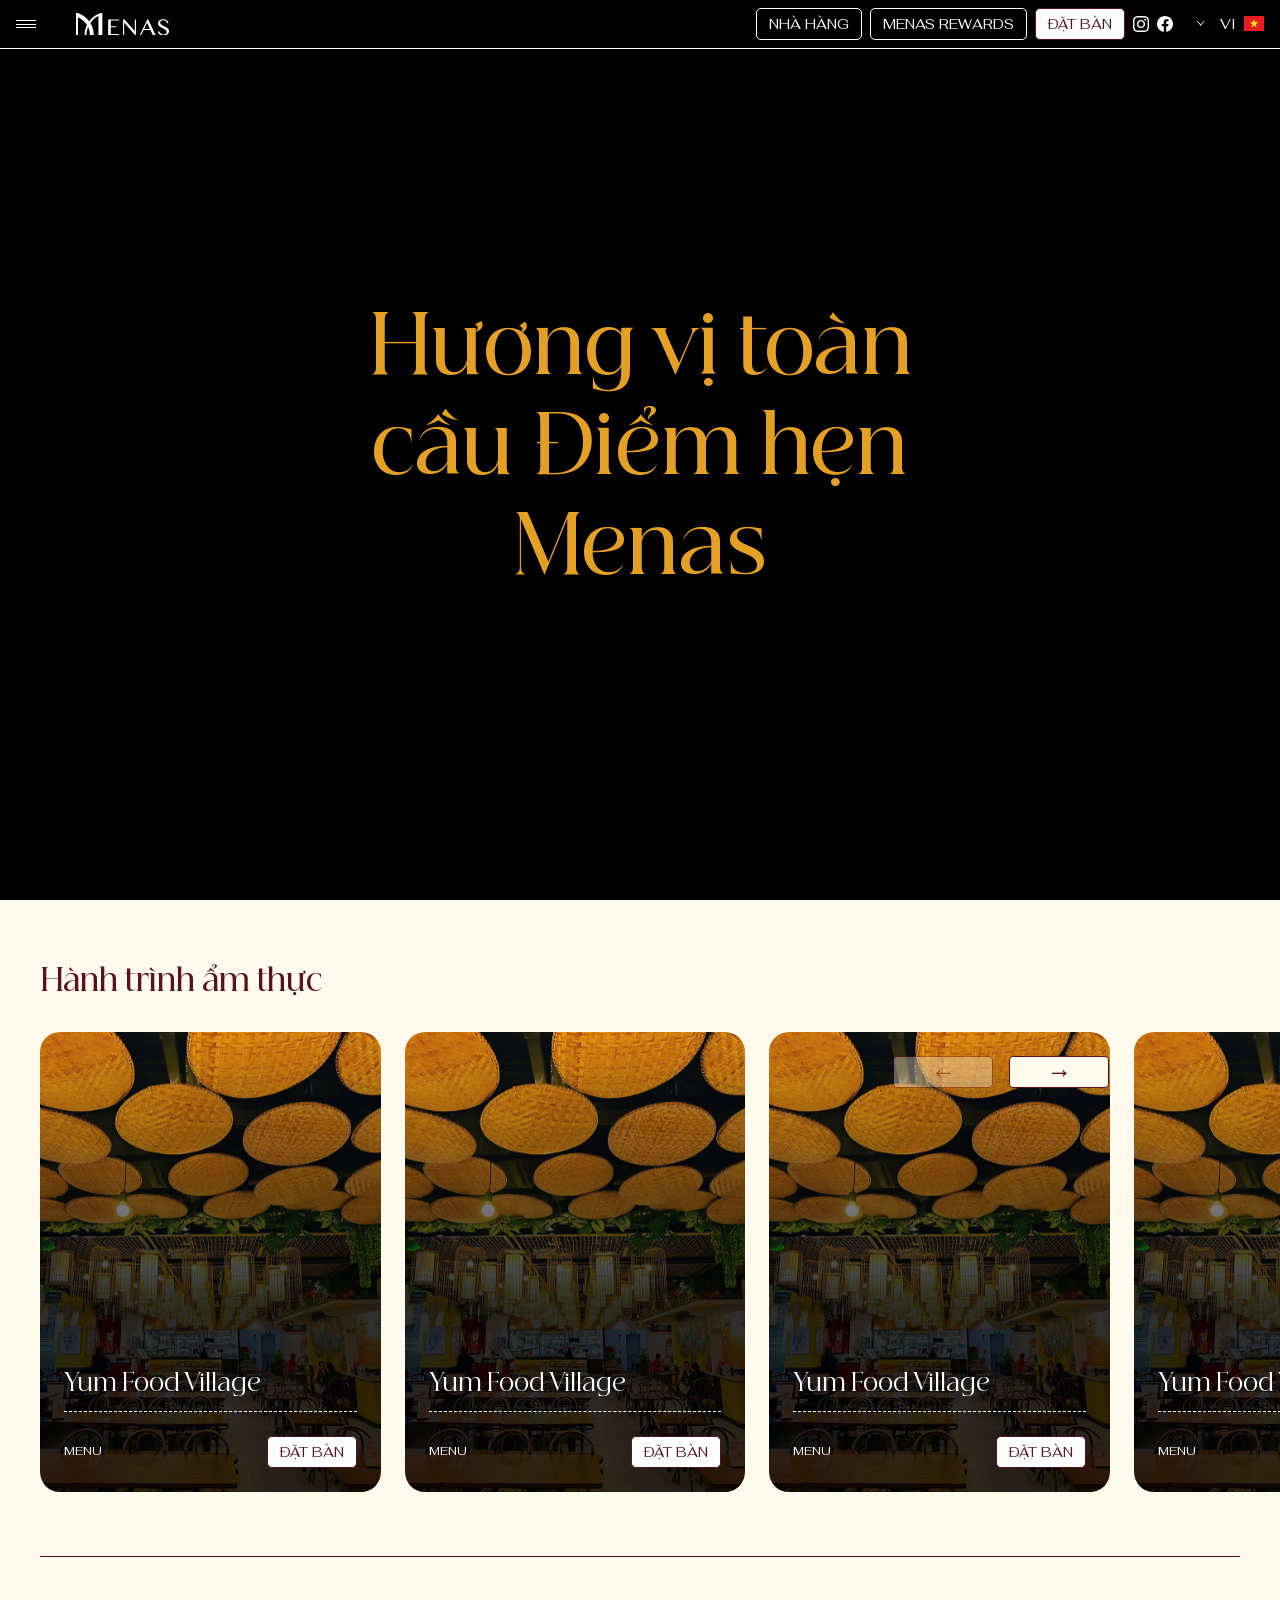
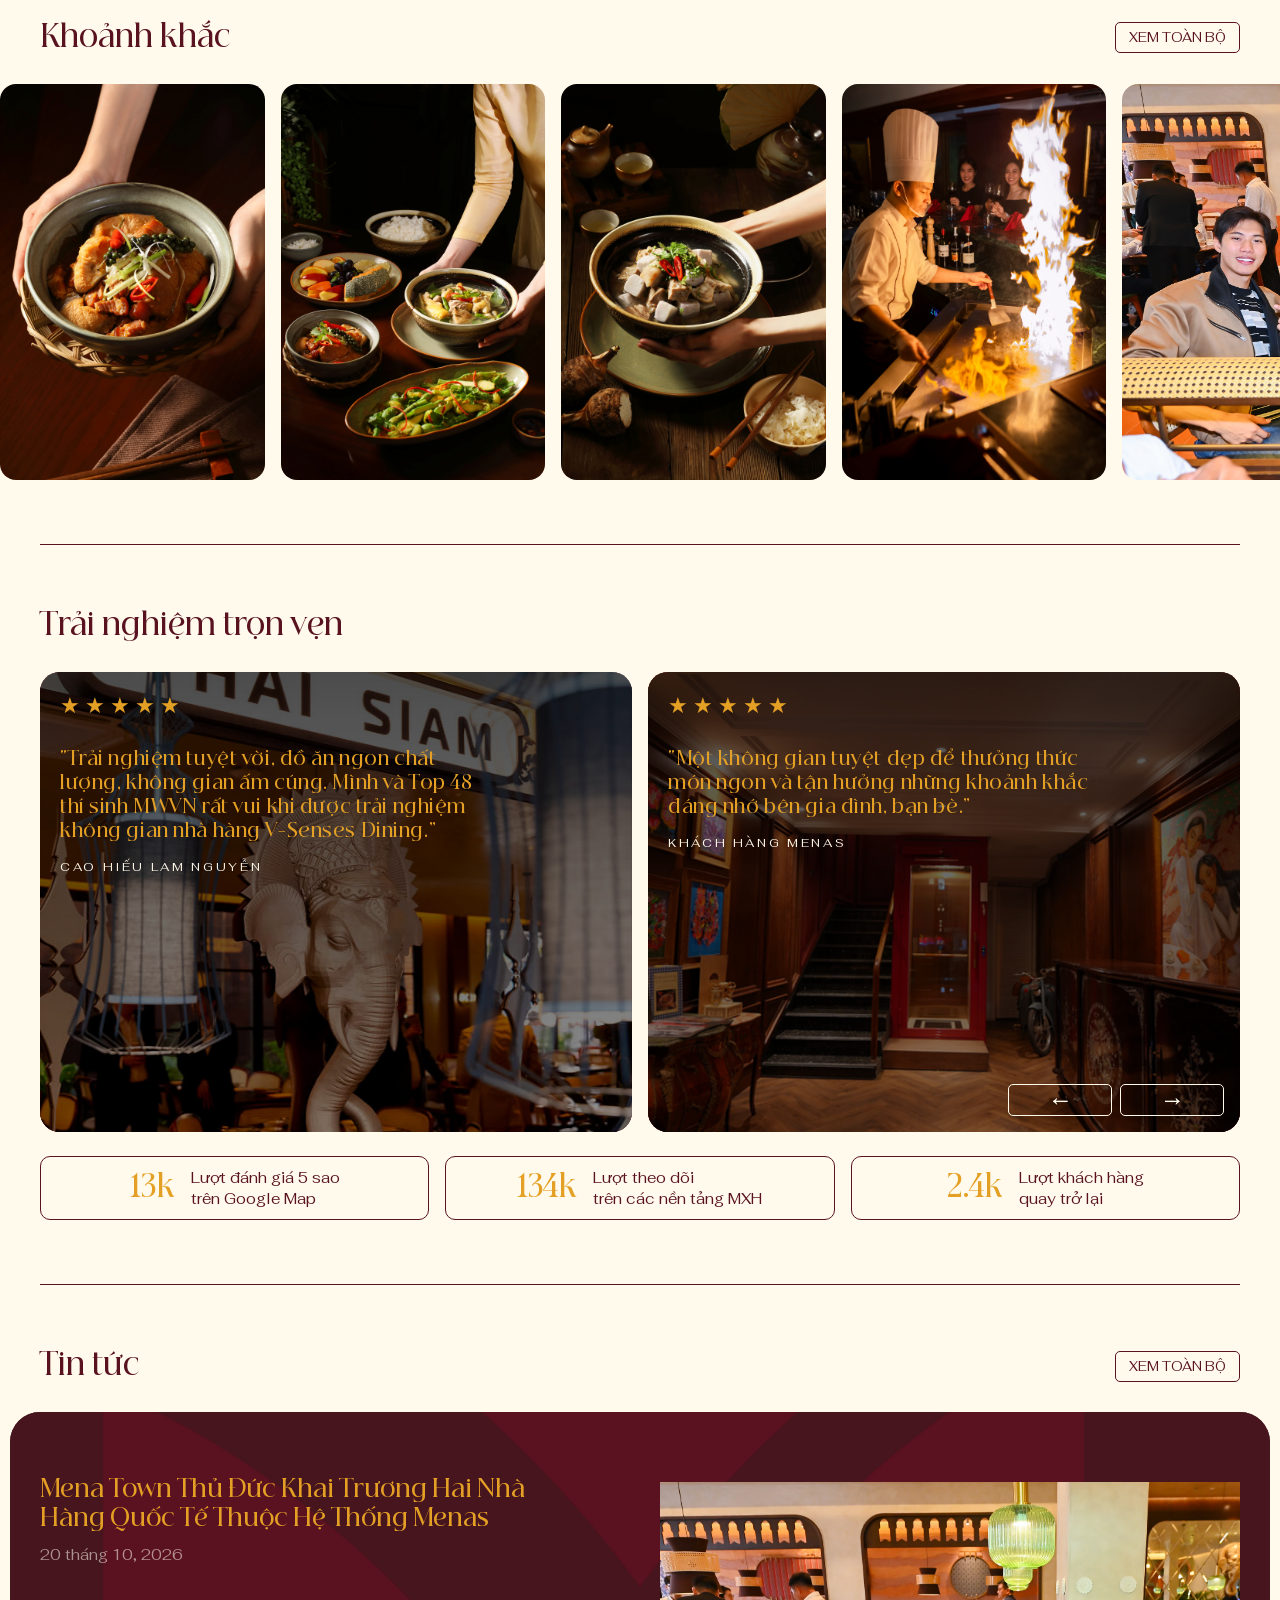
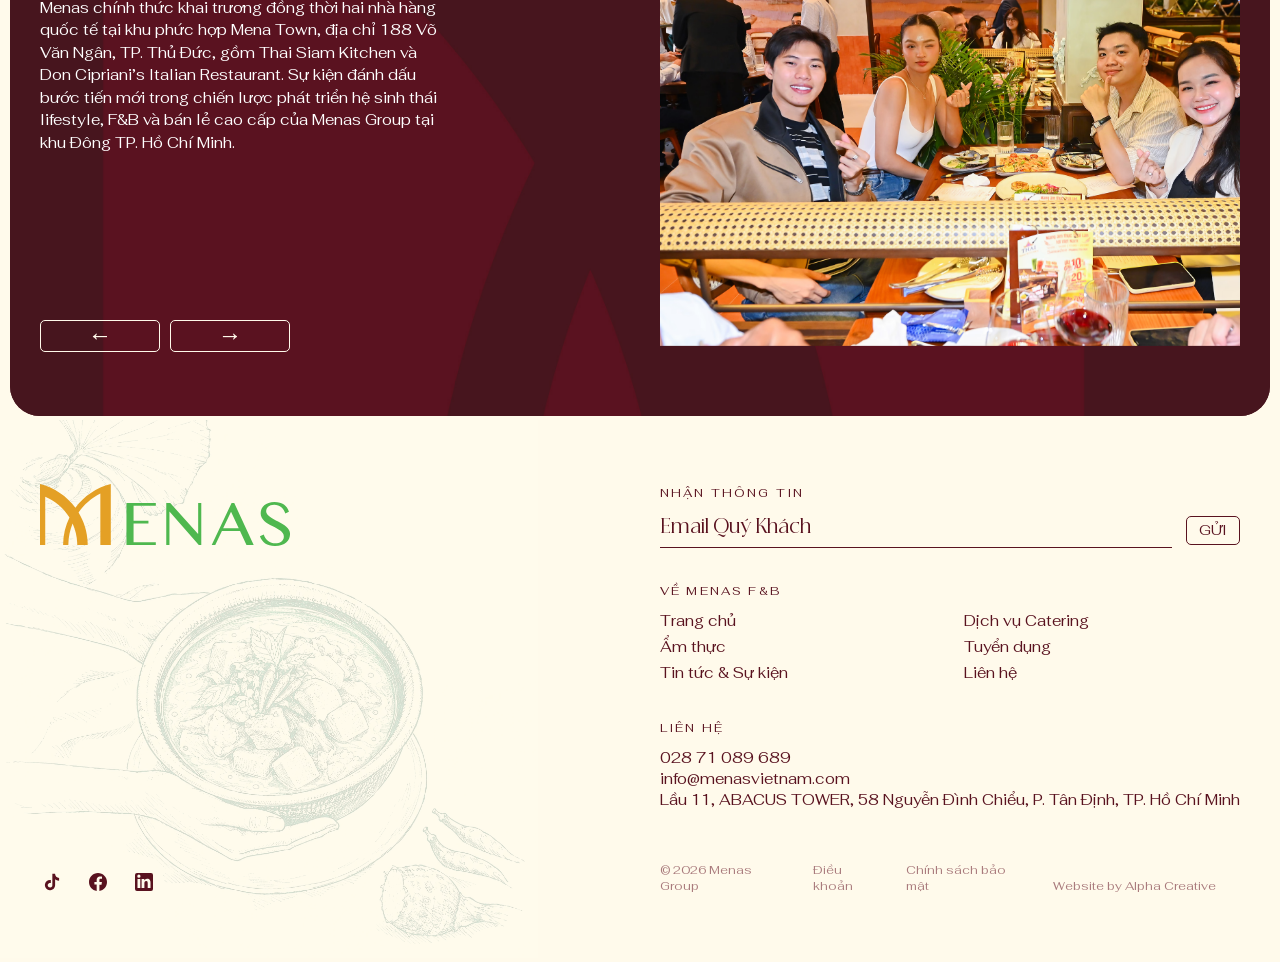
==== commit e6f8c7d9: "update section news 2" ====
--- a/index.html
+++ b/index.html
@@ -581,7 +581,7 @@
         });
     </script>
 
-    <footer id="footer" class="style-section"></footer>
+    <footer id="footer" class="style-section not-line-top"></footer>
     <!-- end footer -->
     <!-- end layout -->
 
--- a/assets/main/css/style.min.css
+++ b/assets/main/css/style.min.css
@@ -1,4 +1,4 @@
-@charset "UTF-8";:root{--font-heading:"Beautique Display",sans-serif;--font-body:"Fahkwang",sans-serif;--color-black:#000000;--color-white:#ffffff;--color-white-2:#fffaeb;--color-primary:#e4a025;--color-secondary:#4fb84f;--color-third:#59121f;--space-8:8px;--space-16:16px;--space-24:24px;--space-32:32px;--space-40:40px;--space-48:48px;--space-56:56px;--space-64:64px;--space-72:72px;--space-80:80px;--spacing-padding:120px 40px}@media (max-width:991px){:root{--space-8:8px;--space-16:8px;--space-24:16px;--space-32:24px;--space-40:32px;--space-48:40px;--space-56:48px;--space-64:56px;--space-72:64px;--space-80:72px;--spacing-padding:64px 16px}}.font-heading{font-family:var(--font-heading)}.font-body{font-family:var(--font-body)}.heading-1{font-size:80px;line-height:1.25}@media (max-width:991px){.heading-1{font-size:40px}}.heading-2{font-size:40px;line-height:1.2}@media (max-width:991px){.heading-2{font-size:30px}}.heading-3{font-size:30px;line-height:1.2}@media (max-width:991px){.heading-3{font-size:24px}}.heading-4{font-size:24px;line-height:1.2}@media (max-width:991px){.heading-4{font-size:20px}}.b1{font-size:19px;line-height:1.2}.b2{font-size:15px;line-height:1.2}.b3{font-size:14px;line-height:1}.b4{font-size:12px;line-height:1.2}.fw-500{font-weight:500}.padding-inner-l{padding-left:124px}@media (max-width:991px){.padding-inner-l{padding-left:24px}}.color-black{color:var(--color-black)}.color-white{color:var(--color-white)}.color-primary{color:var(--color-primary)}.color-secondary{color:var(--color-secondary)}.color-third{color:var(--color-third)}.limit-width{max-width:1440px;width:100%;margin:0 auto}@media (min-width:1024px){.limit-11-col{max-width:91.6666666667%;width:100%;margin:0 auto}.limit-10-col{max-width:83.3333333333%;width:100%;margin:0 auto}.limit-9-col{max-width:75%;width:100%;margin:0 auto}.limit-8-col{max-width:66.6666666667%;width:100%;margin:0 auto}.limit-7-col{max-width:58.3333333333%;width:100%;margin:0 auto}.limit-6-col{max-width:50%;width:100%;margin:0 auto}}.mt-8{margin-top:var(--space-8)}.mt-16{margin-top:var(--space-16)}.mt-24{margin-top:var(--space-24)}.mt-32{margin-top:var(--space-32)}.mt-40{margin-top:var(--space-40)}.mt-48{margin-top:var(--space-48)}.mt-56{margin-top:var(--space-56)}.mt-64{margin-top:var(--space-64)}.mt-72{margin-top:var(--space-72)}.mt-80{margin-top:var(--space-80)}.mb-8{margin-bottom:var(--space-8)}.mb-16{margin-bottom:var(--space-16)}.mb-24{margin-bottom:var(--space-24)}.mb-32{margin-bottom:var(--space-32)}.mb-40{margin-bottom:var(--space-40)}.mb-48{margin-bottom:var(--space-48)}.mb-56{margin-bottom:var(--space-56)}.mb-64{margin-bottom:var(--space-64)}.mb-72{margin-bottom:var(--space-72)}.mb-80{margin-bottom:var(--space-80)}.ml-8{margin-left:var(--space-8)}.ml-16{margin-left:var(--space-16)}.ml-24{margin-left:var(--space-24)}.ml-32{margin-left:var(--space-32)}.ml-40{margin-left:var(--space-40)}.ml-48{margin-left:var(--space-48)}.ml-56{margin-left:var(--space-56)}.ml-64{margin-left:var(--space-64)}.ml-72{margin-left:var(--space-72)}.ml-80{margin-left:var(--space-80)}.mr-8{margin-right:var(--space-8)}.mr-16{margin-right:var(--space-16)}.mr-24{margin-right:var(--space-24)}.mr-32{margin-right:var(--space-32)}.mr-40{margin-right:var(--space-40)}.mr-48{margin-right:var(--space-48)}.mr-56{margin-right:var(--space-56)}.mr-64{margin-right:var(--space-64)}.mr-72{margin-right:var(--space-72)}.mr-80{margin-right:var(--space-80)}.mx-8{margin-left:var(--space-8);margin-right:var(--space-8)}.mx-16{margin-left:var(--space-16);margin-right:var(--space-16)}.mx-24{margin-left:var(--space-24);margin-right:var(--space-24)}.mx-32{margin-left:var(--space-32);margin-right:var(--space-32)}.mx-40{margin-left:var(--space-40);margin-right:var(--space-40)}.mx-48{margin-left:var(--space-48);margin-right:var(--space-48)}.mx-56{margin-left:var(--space-56);margin-right:var(--space-56)}.mx-64{margin-left:var(--space-64);margin-right:var(--space-64)}.mx-72{margin-left:var(--space-72);margin-right:var(--space-72)}.mx-80{margin-left:var(--space-80);margin-right:var(--space-80)}.my-8{margin-top:var(--space-8);margin-bottom:var(--space-8)}.my-16{margin-top:var(--space-16);margin-bottom:var(--space-16)}.my-24{margin-top:var(--space-24);margin-bottom:var(--space-24)}.my-32{margin-top:var(--space-32);margin-bottom:var(--space-32)}.my-40{margin-top:var(--space-40);margin-bottom:var(--space-40)}.my-48{margin-top:var(--space-48);margin-bottom:var(--space-48)}.my-56{margin-top:var(--space-56);margin-bottom:var(--space-56)}.my-64{margin-top:var(--space-64);margin-bottom:var(--space-64)}.my-72{margin-top:var(--space-72);margin-bottom:var(--space-72)}.my-80{margin-top:var(--space-80);margin-bottom:var(--space-80)}.pt-8{padding-top:var(--space-8)}.pt-16{padding-top:var(--space-16)}.pt-24{padding-top:var(--space-24)}.pt-32{padding-top:var(--space-32)}.pt-40{padding-top:var(--space-40)}.pt-48{padding-top:var(--space-48)}.pt-56{padding-top:var(--space-56)}.pt-64{padding-top:var(--space-64)}.pt-72{padding-top:var(--space-72)}.pt-80{padding-top:var(--space-80)}.pb-8{padding-bottom:var(--space-8)}.pb-16{padding-bottom:var(--space-16)}.pb-24{padding-bottom:var(--space-24)}.pb-32{padding-bottom:var(--space-32)}.pb-40{padding-bottom:var(--space-40)}.pb-48{padding-bottom:var(--space-48)}.pb-56{padding-bottom:var(--space-56)}.pb-64{padding-bottom:var(--space-64)}.pb-72{padding-bottom:var(--space-72)}.pb-80{padding-bottom:var(--space-80)}.pl-8{padding-left:var(--space-8)}.pl-16{padding-left:var(--space-16)}.pl-24{padding-left:var(--space-24)}.pl-32{padding-left:var(--space-32)}.pl-40{padding-left:var(--space-40)}.pl-48{padding-left:var(--space-48)}.pl-56{padding-left:var(--space-56)}.pl-64{padding-left:var(--space-64)}.pl-72{padding-left:var(--space-72)}.pl-80{padding-left:var(--space-80)}.pr-8{padding-right:var(--space-8)}.pr-16{padding-right:var(--space-16)}.pr-24{padding-right:var(--space-24)}.pr-32{padding-right:var(--space-32)}.pr-40{padding-right:var(--space-40)}.pr-48{padding-right:var(--space-48)}.pr-56{padding-right:var(--space-56)}.pr-64{padding-right:var(--space-64)}.pr-72{padding-right:var(--space-72)}.pr-80{padding-right:var(--space-80)}.px-8{padding-left:var(--space-8);padding-right:var(--space-8)}.px-16{padding-left:var(--space-16);padding-right:var(--space-16)}.px-24{padding-left:var(--space-24);padding-right:var(--space-24)}.px-32{padding-left:var(--space-32);padding-right:var(--space-32)}.px-40{padding-left:var(--space-40);padding-right:var(--space-40)}.px-48{padding-left:var(--space-48);padding-right:var(--space-48)}.px-56{padding-left:var(--space-56);padding-right:var(--space-56)}.px-64{padding-left:var(--space-64);padding-right:var(--space-64)}.px-72{padding-left:var(--space-72);padding-right:var(--space-72)}.px-80{padding-left:var(--space-80);padding-right:var(--space-80)}.py-8{padding-top:var(--space-8);padding-bottom:var(--space-8)}.py-16{padding-top:var(--space-16);padding-bottom:var(--space-16)}.py-24{padding-top:var(--space-24);padding-bottom:var(--space-24)}.py-32{padding-top:var(--space-32);padding-bottom:var(--space-32)}.py-40{padding-top:var(--space-40);padding-bottom:var(--space-40)}.py-48{padding-top:var(--space-48);padding-bottom:var(--space-48)}.py-56{padding-top:var(--space-56);padding-bottom:var(--space-56)}.py-64{padding-top:var(--space-64);padding-bottom:var(--space-64)}.py-72{padding-top:var(--space-72);padding-bottom:var(--space-72)}.py-80{padding-top:var(--space-80);padding-bottom:var(--space-80)}.gap-8{gap:var(--space-8)}.gap-16{gap:var(--space-16)}.gap-24{gap:var(--space-24)}.gap-32{gap:var(--space-32)}.gap-40{gap:var(--space-40)}.gap-48{gap:var(--space-48)}.gap-56{gap:var(--space-56)}.gap-64{gap:var(--space-64)}.gap-72{gap:var(--space-72)}.gap-80{gap:var(--space-80)}.gap-x-8{column-gap:var(--space-8)}.gap-x-16{column-gap:var(--space-16)}.gap-x-24{column-gap:var(--space-24)}.gap-x-32{column-gap:var(--space-32)}.gap-x-40{column-gap:var(--space-40)}.gap-x-48{column-gap:var(--space-48)}.gap-x-56{column-gap:var(--space-56)}.gap-x-64{column-gap:var(--space-64)}.gap-x-72{column-gap:var(--space-72)}.gap-x-80{column-gap:var(--space-80)}.gap-y-8{row-gap:var(--space-8)}.gap-y-16{row-gap:var(--space-16)}.gap-y-24{row-gap:var(--space-24)}.gap-y-32{row-gap:var(--space-32)}.gap-y-40{row-gap:var(--space-40)}.gap-y-48{row-gap:var(--space-48)}.gap-y-56{row-gap:var(--space-56)}.gap-y-64{row-gap:var(--space-64)}.gap-y-72{row-gap:var(--space-72)}.gap-y-80{row-gap:var(--space-80)}*,:after,:before{box-sizing:border-box}*{margin:0;padding:0;font:inherit}canvas,img,picture,svg,video{display:block;max-width:100%}input,select,textarea{background-color:transparent;outline:0}button{cursor:pointer;background-color:transparent;outline:0;border:0}[type=button],[type=reset],[type=submit],button{-webkit-appearance:button}[type=button]::-moz-focus-inner,[type=reset]::-moz-focus-inner,[type=submit]::-moz-focus-inner,button::-moz-focus-inner{border-style:none;padding:0}[type=button]:-moz-focusring,[type=reset]:-moz-focusring,[type=submit]:-moz-focusring,button:-moz-focusring{outline:1px solid #000}[type=checkbox],[type=radio]{box-sizing:border-box;padding:0}[type=search]::-webkit-search-decoration{-webkit-appearance:none}button:focus{outline:0}a,a:hover{text-decoration:none;cursor:pointer;outline:0;color:inherit}ol,ul{list-style:none;margin:0;padding:0}h1,h2,h3,h4,h5,h6,p{margin:0;padding:0;overflow-wrap:break-word}body{width:100%;min-height:100vh;text-rendering:optimizeLegibility!important;-webkit-font-smoothing:auto!important;-moz-osx-font-smoothing:grayscale!important;font-family:var(--font-body)}.btn-global{display:inline-block;font-size:14px;line-height:1;border-radius:5px;text-transform:uppercase;transition:all .3s ease;padding:8px 12px}.btn-global.btn-outline{border:1px solid var(--color-white);color:var(--color-white);background-color:transparent}.btn-global.btn-outline:hover{color:var(--color-third);border:1px solid var(--color-primary);background-color:var(--color-primary)}.btn-global.btn-bg{background-color:var(--color-white);border:1px solid var(--color-third);color:var(--color-third)}.btn-global.btn-bg:hover{border:1px solid var(--color-primary);background-color:var(--color-primary)}.rolling-text{position:relative;overflow:hidden;display:inline-block;color:var(--color-third)}.rolling-text:hover::before{transform:translate3d(0,0,0)}.rolling-text:hover span{transform:translate3d(0,-200%,0)}.rolling-text::before{content:attr(data-replace);position:absolute;top:0;left:0;width:100%;height:100%;color:var(--color-third);transform-origin:50% 100%;transform:translate3d(0,150%,0);transition:transform .4s cubic-bezier(.76,0,.24,1)}.rolling-text span{display:inline-block;transition:transform .4s cubic-bezier(.76,0,.24,1);color:var(--color-third)}.style-section{position:relative;z-index:3;background-color:var(--color-white-2)}.style-section+.style-section{padding-top:64px}.style-section+.style-section::before{position:absolute;top:0;left:50%;width:calc(100% - max(80px,100vw - 1272px));border-top:1px solid var(--color-third);content:"";transform:translateX(-50%)}@media (max-width:991px){.style-section+.style-section{padding-top:48px}}[parallax-image]{position:relative;overflow:hidden}[parallax-image] img{position:absolute;top:0;left:0;width:120%;height:120%;object-fit:cover;transform:translateY(-10%)}.lightpick{--color-stroke:#ccc;--color-bg:#fff;--color-active-is-today:#0f0f0f;--color-active-is-today-opacity:rgba(15, 15, 15, 0.7)}.lightpick .lightpick__days{display:grid;grid-template-columns:repeat(7,1fr);gap:1px;background-color:var(--color-stroke);border:1px solid var(--color-stroke)}.lightpick .lightpick__day{background-color:var(--color-bg)}.lightpick .lightpick__day.is-today{background-image:none;background-color:var(--color-active-is-today);color:var(--color-bg)}.lightpick .lightpick__day.is-end-date,.lightpick .lightpick__day.is-end-date:hover,.lightpick .lightpick__day.is-start-date,.lightpick .lightpick__day.is-start-date:hover{background-image:none;background-color:var(--color-active-is-today);color:var(--color-bg);border-radius:none}.lightpick .lightpick__day:not(.is-disabled):hover{background-image:none;background-color:var(--color-active-is-today-opacity);color:var(--color-bg)}.lightpick .lightpick__month-title,.lightpick .lightpick__month-title>.lightpick__select-months{margin-left:0;padding-left:0;border-radius:0;direction:ltr;text-align:left;width:max-content}.lightpick .lightpick__days-of-the-week{margin-bottom:8px;margin-top:8px}.lightpick .lightpick__day.is-disabled{text-decoration:line-through}.lightpick .lightpick__days div{background-color:var(--color-bg)}.container-swiper{position:relative;width:100%;height:100svh;overflow:hidden}#header{z-index:999;left:0;right:0;top:0;--color-main-line:var(--color-white)}#header.scrolled{--color-main-line:var(--color-third)}#header.scrolled .header-inner{background-color:var(--color-white-2)}#header.scrolled .header-logo img.logo-active{opacity:1;visibility:visible}#header.scrolled .btn-global.btn-bg{background-color:var(--color-third);color:var(--color-white)}#header.scrolled .btn-global.btn-bg:hover{background-color:var(--color-primary)}#header .btn-global.btn-outline{color:var(--color-main-line);border:1px solid var(--color-main-line)}#header .header-inner{position:relative;z-index:8;border-bottom:1px solid var(--color-main-line);padding:8px 16px;transition:background .3s ease}#header .header-ovl{position:fixed;top:0;left:0;width:100%;height:100vh;background-color:rgba(0,0,0,.7);z-index:6;opacity:0;visibility:hidden;transition:all .3s ease}#header .header-menu{position:fixed;top:60px;left:12px;background-image:linear-gradient(rgba(255,250,235,.75),rgba(255,250,235,.75)),url(../../images/icons/bg-pa.png);background-position:center;background-size:cover;background-repeat:no-repeat;height:calc(100vh - 76px);max-width:400px;width:100%;border-radius:20px;padding:24px;z-index:10;opacity:0;visibility:hidden;transition:all .3s ease}@media (max-width:560px){#header .header-menu{right:16px;max-width:calc(100% - 24px)}}#header .header-menu-inner{display:flex;flex-direction:column;gap:32px}#header .header-menu-bottom{padding-top:12px;border-top:1px solid var(--color-third)}#header .header-left{display:flex;align-items:center;gap:40px}@media (max-width:991px){#header .header-left{gap:24px}}#header .header-ham{width:20px;height:8px;position:relative;cursor:pointer;transition:all .3s ease}#header .header-ham.active span:nth-child(1){top:3.5px;transform:rotate(45deg)}#header .header-ham.active span:nth-child(2){opacity:0}#header .header-ham.active span:nth-child(3){top:3.5px;transform:rotate(-45deg)}#header .header-ham::before{content:"";width:44px;height:44px;position:absolute;top:50%;left:50%;transform:translate(-50%,-50%);border-radius:50%}#header .header-ham span{position:absolute;display:block;width:100%;height:1px;background-color:var(--color-main-line);left:0;transition:all .3s ease;opacity:1}#header .header-ham span:nth-child(1){top:0}#header .header-ham span:nth-child(2){top:3.5px}#header .header-ham span:nth-child(3){top:7px}#header .header-logo{height:24px;width:auto;min-width:93px}#header .header-logo img{position:absolute;height:24px;width:auto}#header .header-logo img.logo-active{opacity:0;visibility:hidden;transition:all .3s ease}#header .header-list-button{gap:8px}@media (max-width:991px){#header .header-list-button{--color-main-line:var(--color-third)}#header .header-list-button .btn-bg{background-color:transparent}}#header .header-social-bottom ul{display:flex;align-items:center;gap:8px}#header .header-social-bottom ul svg:hover path{color:var(--color-primary)}#header .header-social-bottom ul svg path{color:var(--color-third);transition:color .3s ease}#header .header-social ul{display:flex;align-items:center;gap:8px}#header .header-social ul svg:hover path{color:var(--color-primary)}#header .header-social ul svg path{color:var(--color-main-line);transition:color .3s ease}#header .header-right{gap:8px}#header .header-lang{margin-left:16px}#header .header-lang .dropdown-custom{position:relative;cursor:pointer}#header .header-lang .icon path{color:var(--color-main-line)}#header .header-lang .dropdown-custom-menu{position:absolute;right:-12px;top:100%;margin-top:16px;background-color:var(--color-white-2);border-radius:10px;padding:10px 0;display:flex;flex-direction:column;align-items:center;gap:4px;width:calc(100% + 12px);opacity:0;visibility:hidden;transition:all .3s ease}#header .header-lang .dropdown-custom-menu.dropdown--active{opacity:1;visibility:visible}#header .header-lang .dropdown-custom-btn{display:flex;align-items:center;gap:4px}#header .header-lang .dropdown-custom-btn .value-select{font-size:14px;line-height:1.2;text-transform:uppercase;color:var(--color-main-line);display:flex;align-items:center;gap:8px;transition:color .3s ease}#header .header-lang .dropdown-custom-btn span{width:27px;text-align:right}#header .header-lang .dropdown-custom-item{width:100%;display:flex;align-items:center;justify-content:center;gap:8px;font-size:14px;line-height:1.2;text-transform:uppercase;color:var(--color-third);padding:4px 0;transition:background .3s ease;cursor:pointer}#header .header-lang .dropdown-custom-item:hover{background-color:var(--color-primary)}#header .header-lang .dropdown-custom-item span{color:var(--color-third);width:27px;text-align:right}.banner{position:sticky;top:0;height:100vh;z-index:1;overflow:hidden;background-color:var(--color-black)}.banner::before{content:"";position:absolute;inset:0;background-color:rgba(0,0,0,.5);z-index:2}.banner-content{position:absolute;top:50%;left:50%;transform:translate(-50%,-50%);z-index:3}@media (max-width:991px){.banner-content{max-width:calc(100% - 80px);width:100%}}.banner-inner{width:100%;height:100%}.banner-thum{width:100%;height:100%}.banner .video{width:100%;height:100%}.banner .video iframe{position:absolute;top:50%;left:50%;width:100%;height:100%;transform:translate(-50%,-50%) scale(1.2)}.banner-slider{width:100%;height:100%}.banner-image{width:100%;height:100%}.banner-image img{width:100%;height:100%;object-fit:cover}#footer{background-color:var(--color-white-2)}.footer-container{position:relative;display:grid;grid-template-columns:minmax(280px,1fr) minmax(0,1fr);min-height:525px;padding:68px max(40px,(100vw - 1272px) / 2);color:var(--color-third);font-family:var(--font-body)}.footer-container::after{position:absolute;z-index:0;top:0;bottom:0;left:0;width:min(42%,680px);background:transparent url(../../images/icons/pattern-footer.webp) no-repeat left center/contain;content:"";pointer-events:none;opacity:.18}.footer-left{position:relative;z-index:1;display:flex;flex-direction:column;align-items:flex-start;justify-content:space-between;min-height:390px;padding:0}.footer-logo{display:inline-flex;width:250px;margin-top:0}.footer-logo img{display:block;width:100%;height:auto}.footer-social{display:flex;align-items:center;gap:22px}.footer-social-mobile{display:none}.footer-social-link{display:inline-flex;width:24px;height:24px;align-items:center;justify-content:center;color:var(--color-third);transition:color .2s ease}.footer-social-link svg{display:block;width:100%;height:100%}.footer-social-link:focus-visible,.footer-social-link:hover{color:var(--color-primary)}.footer-right{position:relative;z-index:1;display:flex;flex-direction:column;gap:36px;padding:2px 0 0 20px}.footer-title{display:block;margin:0 0 12px;color:var(--color-third);font-family:var(--font-body);font-size:12px;font-weight:400;letter-spacing:.18em;line-height:1.3;text-transform:uppercase}.footer-newsletter-field{display:flex;align-items:center;gap:14px}.footer-newsletter-field input{width:100%;min-width:0;padding:0 0 4px;border:0;border-bottom:1px solid var(--color-third);border-radius:0;outline:0;background:0 0;color:var(--color-third);font-family:var(--font-heading);font-size:19px}.footer-newsletter-field input::placeholder{color:var(--color-third);opacity:1}.footer-newsletter-field input:focus-visible{border-bottom-color:var(--color-primary)}.footer-newsletter-field button{flex:0 0 auto;padding:5px 12px;border:1px solid var(--color-third);border-radius:5px;background:0 0;color:var(--color-third);font-family:var(--font-body);font-size:14px;line-height:1.2;text-transform:uppercase;transition:color .2s ease,background-color .2s ease,border-color .2s ease}.footer-newsletter-field button:focus-visible,.footer-newsletter-field button:hover{border-color:var(--color-primary);background-color:var(--color-primary)}.footer-navigation .footer-title{margin-bottom:10px}.footer-links{display:grid;grid-auto-flow:column;grid-template-rows:repeat(3,auto);grid-template-columns:1fr 1fr;column-gap:28px;row-gap:2px;margin:0;padding:0;list-style:none}.footer-contact a,.footer-contact p,.footer-links a{margin:0;color:var(--color-third);font-size:15px;line-height:1.4;text-decoration:none}.footer-contact a,.footer-links a{transition:color .2s ease}.footer-contact a:focus-visible,.footer-contact a:hover,.footer-links a:focus-visible,.footer-links a:hover{color:var(--color-primary)}.footer-contact{display:flex;flex-direction:column;font-style:normal}.footer-contact .footer-title{margin-bottom:10px}.footer-right>.footer-social{display:none;margin-top:-18px}.footer-bottom{display:grid;grid-template-columns:auto 1fr auto;align-items:end;gap:12px 24px;margin-top:auto;color:#a8797b;font-size:12px;line-height:1.35}.footer-bottom p{margin:0}.footer-bottom a{color:inherit;text-decoration:none}.footer-bottom a:focus-visible,.footer-bottom a:hover{color:var(--color-third)}.footer-copyright{grid-column:1/-1}.footer-legal{display:flex;gap:22px}@media (max-width:991px){.footer-legal{flex-wrap:wrap}}.footer-credit{justify-self:end;white-space:nowrap}@media (max-width:991px){.footer-container{grid-template-columns:minmax(220px,.8fr) minmax(0,1.2fr);min-height:480px;padding:56px 32px}.footer-left{min-height:360px}.footer-logo{width:210px}.footer-right{gap:28px;padding-left:12px}.footer-bottom{grid-template-columns:1fr auto}.footer-copyright{grid-column:1/-1}.footer-credit{grid-column:1/-1;justify-self:start}}@media (max-width:767px){.footer-container{grid-template-columns:1fr;gap:38px;padding:44px 24px 32px}.footer-left{min-height:0}.footer-social-desktop{display:none}.footer-container::after{width:100%;height:250px;bottom:auto}.footer-logo{width:190px}.footer-right{margin-top:2px}.footer-right>.footer-social{display:flex;margin-top:-16px;gap:16px}.footer-right{gap:30px;padding:0}.footer-newsletter-field input{font-size:18px}.footer-links{column-gap:12px}.footer-contact a,.footer-contact p,.footer-links a{font-size:13px}.footer-bottom{grid-template-columns:1fr;align-items:start}.footer-copyright,.footer-credit{grid-column:auto}.footer-legal{gap:16px}}.dining{padding-bottom:64px}.dining-inner{--dining-gutter:max(40px, calc((100vw - 1272px) / 2));width:100%;padding:64px 0 0 var(--dining-gutter)}.dining-heading{margin-bottom:32px}.dining-box{position:relative;width:100%;aspect-ratio:404/545;border-radius:20px;overflow:hidden;cursor:pointer}.dining-box:hover .dining-image{transform:scale(1.05)}.dining-card-link{position:absolute;inset:0;z-index:1}.dining-image{width:100%;height:100%;transition:transform .4s ease;transform-origin:center}.dining-image img{width:120%;height:120%;object-fit:cover;display:block}.dining-content{position:absolute;inset:0;z-index:2;background:linear-gradient(rgba(0,0,0,0) 0,rgba(0,0,0,.8) 60%);border-radius:20px;overflow:hidden;display:flex;flex-direction:column;justify-content:flex-end;padding:24px;pointer-events:none}.dining-name{border-bottom:1px dashed var(--color-white);padding-bottom:12px;margin-bottom:24px}.dining-link{display:flex;align-items:center;justify-content:space-between;pointer-events:auto}.dining-menu{transition:color .25s ease}.dining-menu:focus-visible,.dining-menu:hover{color:var(--color-primary)}.dining-slider{--gap:24px;--per-view:3.4;--pad-left:0px;--btn-size:44px;--btn-gap:16px;position:relative;--slide-w:calc(
+@charset "UTF-8";:root{--font-heading:"Beautique Display",sans-serif;--font-body:"Fahkwang",sans-serif;--color-black:#000000;--color-white:#ffffff;--color-white-2:#fffaeb;--color-primary:#e4a025;--color-secondary:#4fb84f;--color-third:#59121f;--space-8:8px;--space-16:16px;--space-24:24px;--space-32:32px;--space-40:40px;--space-48:48px;--space-56:56px;--space-64:64px;--space-72:72px;--space-80:80px;--spacing-padding:120px 40px}@media (max-width:991px){:root{--space-8:8px;--space-16:8px;--space-24:16px;--space-32:24px;--space-40:32px;--space-48:40px;--space-56:48px;--space-64:56px;--space-72:64px;--space-80:72px;--spacing-padding:64px 16px}}.font-heading{font-family:var(--font-heading)}.font-body{font-family:var(--font-body)}.heading-1{font-size:80px;line-height:1.25}@media (max-width:991px){.heading-1{font-size:40px}}.heading-2{font-size:40px;line-height:1.2}@media (max-width:991px){.heading-2{font-size:30px}}.heading-3{font-size:30px;line-height:1.2}@media (max-width:991px){.heading-3{font-size:24px}}.heading-4{font-size:24px;line-height:1.2}@media (max-width:991px){.heading-4{font-size:20px}}.b1{font-size:19px;line-height:1.2}.b2{font-size:15px;line-height:1.2}.b3{font-size:14px;line-height:1}.b4{font-size:12px;line-height:1.2}.fw-500{font-weight:500}.padding-inner-l{padding-left:124px}@media (max-width:991px){.padding-inner-l{padding-left:24px}}.color-black{color:var(--color-black)}.color-white{color:var(--color-white)}.color-primary{color:var(--color-primary)}.color-secondary{color:var(--color-secondary)}.color-third{color:var(--color-third)}.limit-width{max-width:1440px;width:100%;margin:0 auto}@media (min-width:1024px){.limit-11-col{max-width:91.6666666667%;width:100%;margin:0 auto}.limit-10-col{max-width:83.3333333333%;width:100%;margin:0 auto}.limit-9-col{max-width:75%;width:100%;margin:0 auto}.limit-8-col{max-width:66.6666666667%;width:100%;margin:0 auto}.limit-7-col{max-width:58.3333333333%;width:100%;margin:0 auto}.limit-6-col{max-width:50%;width:100%;margin:0 auto}}.mt-8{margin-top:var(--space-8)}.mt-16{margin-top:var(--space-16)}.mt-24{margin-top:var(--space-24)}.mt-32{margin-top:var(--space-32)}.mt-40{margin-top:var(--space-40)}.mt-48{margin-top:var(--space-48)}.mt-56{margin-top:var(--space-56)}.mt-64{margin-top:var(--space-64)}.mt-72{margin-top:var(--space-72)}.mt-80{margin-top:var(--space-80)}.mb-8{margin-bottom:var(--space-8)}.mb-16{margin-bottom:var(--space-16)}.mb-24{margin-bottom:var(--space-24)}.mb-32{margin-bottom:var(--space-32)}.mb-40{margin-bottom:var(--space-40)}.mb-48{margin-bottom:var(--space-48)}.mb-56{margin-bottom:var(--space-56)}.mb-64{margin-bottom:var(--space-64)}.mb-72{margin-bottom:var(--space-72)}.mb-80{margin-bottom:var(--space-80)}.ml-8{margin-left:var(--space-8)}.ml-16{margin-left:var(--space-16)}.ml-24{margin-left:var(--space-24)}.ml-32{margin-left:var(--space-32)}.ml-40{margin-left:var(--space-40)}.ml-48{margin-left:var(--space-48)}.ml-56{margin-left:var(--space-56)}.ml-64{margin-left:var(--space-64)}.ml-72{margin-left:var(--space-72)}.ml-80{margin-left:var(--space-80)}.mr-8{margin-right:var(--space-8)}.mr-16{margin-right:var(--space-16)}.mr-24{margin-right:var(--space-24)}.mr-32{margin-right:var(--space-32)}.mr-40{margin-right:var(--space-40)}.mr-48{margin-right:var(--space-48)}.mr-56{margin-right:var(--space-56)}.mr-64{margin-right:var(--space-64)}.mr-72{margin-right:var(--space-72)}.mr-80{margin-right:var(--space-80)}.mx-8{margin-left:var(--space-8);margin-right:var(--space-8)}.mx-16{margin-left:var(--space-16);margin-right:var(--space-16)}.mx-24{margin-left:var(--space-24);margin-right:var(--space-24)}.mx-32{margin-left:var(--space-32);margin-right:var(--space-32)}.mx-40{margin-left:var(--space-40);margin-right:var(--space-40)}.mx-48{margin-left:var(--space-48);margin-right:var(--space-48)}.mx-56{margin-left:var(--space-56);margin-right:var(--space-56)}.mx-64{margin-left:var(--space-64);margin-right:var(--space-64)}.mx-72{margin-left:var(--space-72);margin-right:var(--space-72)}.mx-80{margin-left:var(--space-80);margin-right:var(--space-80)}.my-8{margin-top:var(--space-8);margin-bottom:var(--space-8)}.my-16{margin-top:var(--space-16);margin-bottom:var(--space-16)}.my-24{margin-top:var(--space-24);margin-bottom:var(--space-24)}.my-32{margin-top:var(--space-32);margin-bottom:var(--space-32)}.my-40{margin-top:var(--space-40);margin-bottom:var(--space-40)}.my-48{margin-top:var(--space-48);margin-bottom:var(--space-48)}.my-56{margin-top:var(--space-56);margin-bottom:var(--space-56)}.my-64{margin-top:var(--space-64);margin-bottom:var(--space-64)}.my-72{margin-top:var(--space-72);margin-bottom:var(--space-72)}.my-80{margin-top:var(--space-80);margin-bottom:var(--space-80)}.pt-8{padding-top:var(--space-8)}.pt-16{padding-top:var(--space-16)}.pt-24{padding-top:var(--space-24)}.pt-32{padding-top:var(--space-32)}.pt-40{padding-top:var(--space-40)}.pt-48{padding-top:var(--space-48)}.pt-56{padding-top:var(--space-56)}.pt-64{padding-top:var(--space-64)}.pt-72{padding-top:var(--space-72)}.pt-80{padding-top:var(--space-80)}.pb-8{padding-bottom:var(--space-8)}.pb-16{padding-bottom:var(--space-16)}.pb-24{padding-bottom:var(--space-24)}.pb-32{padding-bottom:var(--space-32)}.pb-40{padding-bottom:var(--space-40)}.pb-48{padding-bottom:var(--space-48)}.pb-56{padding-bottom:var(--space-56)}.pb-64{padding-bottom:var(--space-64)}.pb-72{padding-bottom:var(--space-72)}.pb-80{padding-bottom:var(--space-80)}.pl-8{padding-left:var(--space-8)}.pl-16{padding-left:var(--space-16)}.pl-24{padding-left:var(--space-24)}.pl-32{padding-left:var(--space-32)}.pl-40{padding-left:var(--space-40)}.pl-48{padding-left:var(--space-48)}.pl-56{padding-left:var(--space-56)}.pl-64{padding-left:var(--space-64)}.pl-72{padding-left:var(--space-72)}.pl-80{padding-left:var(--space-80)}.pr-8{padding-right:var(--space-8)}.pr-16{padding-right:var(--space-16)}.pr-24{padding-right:var(--space-24)}.pr-32{padding-right:var(--space-32)}.pr-40{padding-right:var(--space-40)}.pr-48{padding-right:var(--space-48)}.pr-56{padding-right:var(--space-56)}.pr-64{padding-right:var(--space-64)}.pr-72{padding-right:var(--space-72)}.pr-80{padding-right:var(--space-80)}.px-8{padding-left:var(--space-8);padding-right:var(--space-8)}.px-16{padding-left:var(--space-16);padding-right:var(--space-16)}.px-24{padding-left:var(--space-24);padding-right:var(--space-24)}.px-32{padding-left:var(--space-32);padding-right:var(--space-32)}.px-40{padding-left:var(--space-40);padding-right:var(--space-40)}.px-48{padding-left:var(--space-48);padding-right:var(--space-48)}.px-56{padding-left:var(--space-56);padding-right:var(--space-56)}.px-64{padding-left:var(--space-64);padding-right:var(--space-64)}.px-72{padding-left:var(--space-72);padding-right:var(--space-72)}.px-80{padding-left:var(--space-80);padding-right:var(--space-80)}.py-8{padding-top:var(--space-8);padding-bottom:var(--space-8)}.py-16{padding-top:var(--space-16);padding-bottom:var(--space-16)}.py-24{padding-top:var(--space-24);padding-bottom:var(--space-24)}.py-32{padding-top:var(--space-32);padding-bottom:var(--space-32)}.py-40{padding-top:var(--space-40);padding-bottom:var(--space-40)}.py-48{padding-top:var(--space-48);padding-bottom:var(--space-48)}.py-56{padding-top:var(--space-56);padding-bottom:var(--space-56)}.py-64{padding-top:var(--space-64);padding-bottom:var(--space-64)}.py-72{padding-top:var(--space-72);padding-bottom:var(--space-72)}.py-80{padding-top:var(--space-80);padding-bottom:var(--space-80)}.gap-8{gap:var(--space-8)}.gap-16{gap:var(--space-16)}.gap-24{gap:var(--space-24)}.gap-32{gap:var(--space-32)}.gap-40{gap:var(--space-40)}.gap-48{gap:var(--space-48)}.gap-56{gap:var(--space-56)}.gap-64{gap:var(--space-64)}.gap-72{gap:var(--space-72)}.gap-80{gap:var(--space-80)}.gap-x-8{column-gap:var(--space-8)}.gap-x-16{column-gap:var(--space-16)}.gap-x-24{column-gap:var(--space-24)}.gap-x-32{column-gap:var(--space-32)}.gap-x-40{column-gap:var(--space-40)}.gap-x-48{column-gap:var(--space-48)}.gap-x-56{column-gap:var(--space-56)}.gap-x-64{column-gap:var(--space-64)}.gap-x-72{column-gap:var(--space-72)}.gap-x-80{column-gap:var(--space-80)}.gap-y-8{row-gap:var(--space-8)}.gap-y-16{row-gap:var(--space-16)}.gap-y-24{row-gap:var(--space-24)}.gap-y-32{row-gap:var(--space-32)}.gap-y-40{row-gap:var(--space-40)}.gap-y-48{row-gap:var(--space-48)}.gap-y-56{row-gap:var(--space-56)}.gap-y-64{row-gap:var(--space-64)}.gap-y-72{row-gap:var(--space-72)}.gap-y-80{row-gap:var(--space-80)}*,:after,:before{box-sizing:border-box}*{margin:0;padding:0;font:inherit}canvas,img,picture,svg,video{display:block;max-width:100%}input,select,textarea{background-color:transparent;outline:0}button{cursor:pointer;background-color:transparent;outline:0;border:0}[type=button],[type=reset],[type=submit],button{-webkit-appearance:button}[type=button]::-moz-focus-inner,[type=reset]::-moz-focus-inner,[type=submit]::-moz-focus-inner,button::-moz-focus-inner{border-style:none;padding:0}[type=button]:-moz-focusring,[type=reset]:-moz-focusring,[type=submit]:-moz-focusring,button:-moz-focusring{outline:1px solid #000}[type=checkbox],[type=radio]{box-sizing:border-box;padding:0}[type=search]::-webkit-search-decoration{-webkit-appearance:none}button:focus{outline:0}a,a:hover{text-decoration:none;cursor:pointer;outline:0;color:inherit}ol,ul{list-style:none;margin:0;padding:0}h1,h2,h3,h4,h5,h6,p{margin:0;padding:0;overflow-wrap:break-word}body{width:100%;min-height:100vh;text-rendering:optimizeLegibility!important;-webkit-font-smoothing:auto!important;-moz-osx-font-smoothing:grayscale!important;font-family:var(--font-body)}.btn-global{display:inline-block;font-size:14px;line-height:1;border-radius:5px;text-transform:uppercase;transition:all .3s ease;padding:8px 12px}.btn-global.btn-outline{border:1px solid var(--color-white);color:var(--color-white);background-color:transparent}.btn-global.btn-outline:hover{color:var(--color-third);border:1px solid var(--color-primary);background-color:var(--color-primary)}.btn-global.btn-bg{background-color:var(--color-white);border:1px solid var(--color-third);color:var(--color-third)}.btn-global.btn-bg:hover{border:1px solid var(--color-primary);background-color:var(--color-primary)}.rolling-text{position:relative;overflow:hidden;display:inline-block;color:var(--color-third)}.rolling-text:hover::before{transform:translate3d(0,0,0)}.rolling-text:hover span{transform:translate3d(0,-200%,0)}.rolling-text::before{content:attr(data-replace);position:absolute;top:0;left:0;width:100%;height:100%;color:var(--color-third);transform-origin:50% 100%;transform:translate3d(0,150%,0);transition:transform .4s cubic-bezier(.76,0,.24,1)}.rolling-text span{display:inline-block;transition:transform .4s cubic-bezier(.76,0,.24,1);color:var(--color-third)}.style-section{position:relative;z-index:3;background-color:var(--color-white-2)}.style-section.no-border::before{content:unset!important}.style-section+.style-section{padding-top:64px}.style-section+.style-section::before{position:absolute;top:0;left:50%;width:calc(100% - max(80px,100vw - 1272px));border-top:1px solid var(--color-third);content:"";transform:translateX(-50%)}@media (max-width:991px){.style-section+.style-section{padding-top:48px}}@media (max-width:767px){.style-section+.style-section::before{width:calc(100% - 48px)}.sectionMoment-all,.sectionNews-all{font-size:11px}}[parallax-image]{position:relative;overflow:hidden}[parallax-image] img{position:absolute;top:0;left:0;width:120%;height:120%;object-fit:cover;transform:translateY(-10%)}.lightpick{--color-stroke:#ccc;--color-bg:#fff;--color-active-is-today:#0f0f0f;--color-active-is-today-opacity:rgba(15, 15, 15, 0.7)}.lightpick .lightpick__days{display:grid;grid-template-columns:repeat(7,1fr);gap:1px;background-color:var(--color-stroke);border:1px solid var(--color-stroke)}.lightpick .lightpick__day{background-color:var(--color-bg)}.lightpick .lightpick__day.is-today{background-image:none;background-color:var(--color-active-is-today);color:var(--color-bg)}.lightpick .lightpick__day.is-end-date,.lightpick .lightpick__day.is-end-date:hover,.lightpick .lightpick__day.is-start-date,.lightpick .lightpick__day.is-start-date:hover{background-image:none;background-color:var(--color-active-is-today);color:var(--color-bg);border-radius:none}.lightpick .lightpick__day:not(.is-disabled):hover{background-image:none;background-color:var(--color-active-is-today-opacity);color:var(--color-bg)}.lightpick .lightpick__month-title,.lightpick .lightpick__month-title>.lightpick__select-months{margin-left:0;padding-left:0;border-radius:0;direction:ltr;text-align:left;width:max-content}.lightpick .lightpick__days-of-the-week{margin-bottom:8px;margin-top:8px}.lightpick .lightpick__day.is-disabled{text-decoration:line-through}.lightpick .lightpick__days div{background-color:var(--color-bg)}.container-swiper{position:relative;width:100%;height:100svh;overflow:hidden}#header{z-index:999;left:0;right:0;top:0;--color-main-line:var(--color-white)}#header.scrolled{--color-main-line:var(--color-third)}#header.scrolled .header-inner{background-color:var(--color-white-2)}#header.scrolled .header-logo img.logo-active{opacity:1;visibility:visible}#header.scrolled .btn-global.btn-bg{background-color:var(--color-third);color:var(--color-white)}#header.scrolled .btn-global.btn-bg:hover{background-color:var(--color-primary)}#header .btn-global.btn-outline{color:var(--color-main-line);border:1px solid var(--color-main-line)}#header .header-inner{position:relative;z-index:8;border-bottom:1px solid var(--color-main-line);padding:8px 16px;transition:background .3s ease}#header .header-ovl{position:fixed;top:0;left:0;width:100%;height:100vh;background-color:rgba(0,0,0,.7);z-index:6;opacity:0;visibility:hidden;transition:all .3s ease}#header .header-menu{position:fixed;top:60px;left:12px;background-image:linear-gradient(rgba(255,250,235,.75),rgba(255,250,235,.75)),url(../../images/icons/bg-pa.png);background-position:center;background-size:cover;background-repeat:no-repeat;height:calc(100vh - 76px);max-width:400px;width:100%;border-radius:20px;padding:24px;z-index:10;opacity:0;visibility:hidden;transition:all .3s ease}@media (max-width:560px){#header .header-menu{right:16px;max-width:calc(100% - 24px)}}#header .header-menu-inner{display:flex;flex-direction:column;gap:32px}#header .header-menu-bottom{padding-top:12px;border-top:1px solid var(--color-third)}#header .header-left{display:flex;align-items:center;gap:40px}@media (max-width:991px){#header .header-left{gap:24px}}#header .header-ham{width:20px;height:8px;position:relative;cursor:pointer;transition:all .3s ease}#header .header-ham.active span:nth-child(1){top:3.5px;transform:rotate(45deg)}#header .header-ham.active span:nth-child(2){opacity:0}#header .header-ham.active span:nth-child(3){top:3.5px;transform:rotate(-45deg)}#header .header-ham::before{content:"";width:44px;height:44px;position:absolute;top:50%;left:50%;transform:translate(-50%,-50%);border-radius:50%}#header .header-ham span{position:absolute;display:block;width:100%;height:1px;background-color:var(--color-main-line);left:0;transition:all .3s ease;opacity:1}#header .header-ham span:nth-child(1){top:0}#header .header-ham span:nth-child(2){top:3.5px}#header .header-ham span:nth-child(3){top:7px}#header .header-logo{height:24px;width:auto;min-width:93px}#header .header-logo img{position:absolute;height:24px;width:auto}#header .header-logo img.logo-active{opacity:0;visibility:hidden;transition:all .3s ease}#header .header-list-button{gap:8px}@media (max-width:991px){#header .header-list-button{--color-main-line:var(--color-third)}#header .header-list-button .btn-bg{background-color:transparent}}#header .header-social-bottom ul{display:flex;align-items:center;gap:8px}#header .header-social-bottom ul svg:hover path{color:var(--color-primary)}#header .header-social-bottom ul svg path{color:var(--color-third);transition:color .3s ease}#header .header-social ul{display:flex;align-items:center;gap:8px}#header .header-social ul svg:hover path{color:var(--color-primary)}#header .header-social ul svg path{color:var(--color-main-line);transition:color .3s ease}#header .header-right{gap:8px}#header .header-lang{margin-left:16px}#header .header-lang .dropdown-custom{position:relative;cursor:pointer}#header .header-lang .icon path{color:var(--color-main-line)}#header .header-lang .dropdown-custom-menu{position:absolute;right:-12px;top:100%;margin-top:16px;background-color:var(--color-white-2);border-radius:10px;padding:10px 0;display:flex;flex-direction:column;align-items:center;gap:4px;width:calc(100% + 12px);opacity:0;visibility:hidden;transition:all .3s ease}#header .header-lang .dropdown-custom-menu.dropdown--active{opacity:1;visibility:visible}#header .header-lang .dropdown-custom-btn{display:flex;align-items:center;gap:4px}#header .header-lang .dropdown-custom-btn .value-select{font-size:14px;line-height:1.2;text-transform:uppercase;color:var(--color-main-line);display:flex;align-items:center;gap:8px;transition:color .3s ease}#header .header-lang .dropdown-custom-btn span{width:27px;text-align:right}#header .header-lang .dropdown-custom-item{width:100%;display:flex;align-items:center;justify-content:center;gap:8px;font-size:14px;line-height:1.2;text-transform:uppercase;color:var(--color-third);padding:4px 0;transition:background .3s ease;cursor:pointer}#header .header-lang .dropdown-custom-item:hover{background-color:var(--color-primary)}#header .header-lang .dropdown-custom-item span{color:var(--color-third);width:27px;text-align:right}.banner{position:sticky;top:0;height:100vh;z-index:1;overflow:hidden;background-color:var(--color-black)}.banner.short-height{height:60vh}.banner::before{content:"";position:absolute;inset:0;background-color:rgba(0,0,0,.5);z-index:2}.banner-content{position:absolute;top:50%;left:50%;transform:translate(-50%,-50%);z-index:3}@media (max-width:991px){.banner-content{max-width:calc(100% - 80px);width:100%}}.banner-inner{width:100%;height:100%}.banner-thum{width:100%;height:100%}.banner .video{width:100%;height:100%}.banner .video iframe{position:absolute;top:50%;left:50%;width:100%;height:100%;transform:translate(-50%,-50%) scale(1.2)}.banner-slider{width:100%;height:100%}.banner-image{width:100%;height:100%}.banner-image img{width:100%;height:100%;object-fit:cover}#footer{position:relative;background-color:var(--color-white-2)}#footer::before{position:absolute;z-index:1;top:0;left:50%;width:calc(100% - max(80px,100vw - 1272px));border-top:1px solid var(--color-third);content:"";transform:translateX(-50%)}#footer.not-line-top::before{display:none}@media (max-width:767px){#footer::before{width:calc(100% - 48px)}}.footer-container{position:relative;display:grid;grid-template-columns:minmax(280px,1fr) minmax(0,1fr);min-height:525px;padding:68px max(40px,(100vw - 1272px) / 2);color:var(--color-third);font-family:var(--font-body)}.footer-container::after{position:absolute;z-index:0;top:0;bottom:0;left:0;width:min(42%,680px);background:transparent url(../../images/icons/pattern-footer.webp) no-repeat left center/contain;content:"";pointer-events:none;opacity:.18}.footer-left{position:relative;z-index:1;display:flex;flex-direction:column;align-items:flex-start;justify-content:space-between;min-height:390px;padding:0}.footer-logo{display:inline-flex;width:250px;margin-top:0}.footer-logo img{display:block;width:100%;height:auto}.footer-social{display:flex;align-items:center;gap:22px}.footer-social-mobile{display:none}.footer-social-link{display:inline-flex;width:24px;height:24px;align-items:center;justify-content:center;color:var(--color-third);transition:color .2s ease}.footer-social-link svg{display:block;width:100%;height:100%}.footer-social-link:focus-visible,.footer-social-link:hover{color:var(--color-primary)}.footer-right{position:relative;z-index:1;display:flex;flex-direction:column;gap:36px;padding:2px 0 0 20px}.footer-title{display:block;margin:0 0 12px;color:var(--color-third);font-family:var(--font-body);font-size:12px;font-weight:400;letter-spacing:.18em;line-height:1.3;text-transform:uppercase}.footer-newsletter-field{display:flex;align-items:center;gap:14px}.footer-newsletter-field input{width:100%;min-width:0;padding:0 0 4px;border:0;border-bottom:1px solid var(--color-third);border-radius:0;outline:0;background:0 0;color:var(--color-third);font-family:var(--font-heading);font-size:19px}.footer-newsletter-field input::placeholder{color:var(--color-third);opacity:1}.footer-newsletter-field input:focus-visible{border-bottom-color:var(--color-primary)}.footer-newsletter-field button{flex:0 0 auto;padding:5px 12px;border:1px solid var(--color-third);border-radius:5px;background:0 0;color:var(--color-third);font-family:var(--font-body);font-size:14px;line-height:1.2;text-transform:uppercase;transition:color .2s ease,background-color .2s ease,border-color .2s ease}.footer-newsletter-field button:focus-visible,.footer-newsletter-field button:hover{border-color:var(--color-primary);background-color:var(--color-primary)}.footer-navigation .footer-title{margin-bottom:10px}.footer-links{display:grid;grid-auto-flow:column;grid-template-rows:repeat(3,auto);grid-template-columns:1fr 1fr;column-gap:28px;row-gap:2px;margin:0;padding:0;list-style:none}.footer-contact a,.footer-contact p,.footer-links a{margin:0;color:var(--color-third);font-size:15px;line-height:1.4;text-decoration:none}.footer-contact a,.footer-links a{transition:color .2s ease}.footer-contact a:focus-visible,.footer-contact a:hover,.footer-links a:focus-visible,.footer-links a:hover{color:var(--color-primary)}.footer-contact{display:flex;flex-direction:column;font-style:normal}.footer-contact .footer-title{margin-bottom:10px}.footer-right>.footer-social{display:none;margin-top:-18px}.footer-bottom{display:grid;grid-template-columns:auto 1fr auto;align-items:end;gap:12px 24px;margin-top:auto;color:#a8797b;font-size:12px;line-height:1.35}.footer-bottom p{margin:0}.footer-bottom a{color:inherit;text-decoration:none}.footer-bottom a:focus-visible,.footer-bottom a:hover{color:var(--color-third)}.footer-copyright{grid-column:1/-1}.footer-legal{display:flex;gap:22px}@media (max-width:991px){.footer-legal{flex-wrap:wrap}}.footer-credit{justify-self:end;white-space:nowrap}@media (max-width:991px){.footer-container{grid-template-columns:minmax(220px,.8fr) minmax(0,1.2fr);min-height:480px;padding:56px 32px}.footer-left{min-height:360px}.footer-logo{width:210px}.footer-right{gap:28px;padding-left:12px}.footer-bottom{grid-template-columns:1fr auto}.footer-copyright{grid-column:1/-1}.footer-credit{grid-column:1/-1;justify-self:start}}@media (max-width:767px){.footer-container{grid-template-columns:1fr;gap:38px;padding:44px 24px 32px}.footer-left{min-height:0}.footer-social-desktop{display:none}.footer-container::after{width:100%;height:250px;bottom:auto}.footer-logo{width:190px}.footer-right{margin-top:2px}.footer-right>.footer-social{display:flex;margin-top:-16px;gap:16px}.footer-right{gap:30px;padding:0}.footer-newsletter-field input{font-size:18px}.footer-links{column-gap:12px}.footer-contact a,.footer-contact p,.footer-links a{font-size:13px}.footer-bottom{grid-template-columns:1fr;align-items:start}.footer-copyright,.footer-credit{grid-column:auto}.footer-legal{gap:16px}}.dining{padding-bottom:64px}.dining-inner{--dining-gutter:max(40px, calc((100vw - 1272px) / 2));width:100%;padding:64px 0 0 var(--dining-gutter)}.dining-heading{margin-bottom:32px}.dining-box{position:relative;width:100%;aspect-ratio:404/545;border-radius:20px;overflow:hidden;cursor:pointer}.dining-box:hover .dining-image{transform:scale(1.05)}.dining-card-link{position:absolute;inset:0;z-index:1}.dining-image{width:100%;height:100%;transition:transform .4s ease;transform-origin:center}.dining-image img{width:120%;height:120%;object-fit:cover;display:block}.dining-content{position:absolute;inset:0;z-index:2;background:linear-gradient(rgba(0,0,0,0) 0,rgba(0,0,0,.8) 60%);border-radius:20px;overflow:hidden;display:flex;flex-direction:column;justify-content:flex-end;padding:24px;pointer-events:none}.dining-name{border-bottom:1px dashed var(--color-white);padding-bottom:12px;margin-bottom:24px}.dining-link{display:flex;align-items:center;justify-content:space-between;pointer-events:auto}.dining-menu{transition:color .25s ease}.dining-menu:focus-visible,.dining-menu:hover{color:var(--color-primary)}.dining-slider{--gap:24px;--per-view:3.4;--pad-left:0px;--btn-size:44px;--btn-gap:16px;position:relative;--slide-w:calc(
     (100% - var(--pad-left) - var(--gap) * (var(--per-view) - 1)) /
       var(--per-view)
-  )}.dining-slider .swiper{width:calc(100% + var(--dining-gutter));margin-left:calc(-1 * var(--dining-gutter));padding-left:var(--dining-gutter);padding-right:var(--gap)}.dining-slider .swiper-button-next,.dining-slider .swiper-button-prev{position:absolute;top:50%;right:auto;z-index:5;width:var(--btn-size);height:var(--btn-size);margin:0}.dining-slider .swiper-button-next{left:calc(var(--pad-left) + var(--slide-w) * 3 + var(--gap) * 2);transform:translate(calc(-100% - 22px),-50%)}.dining-slider .swiper-button-prev{left:calc(var(--pad-left) + var(--slide-w) * 3 + var(--gap) * 2);transform:translate(calc(-200% - 22px - var(--btn-gap)),-50%)}@media (max-width:991px){.dining-slider{--gap:16px}}@media (max-width:991px){.dining-slider .swiper-button-next{left:auto;right:16px;transform:translateY(-50%)}.dining-slider .swiper-button-prev{left:auto;right:calc(16px + var(--btn-size) + var(--btn-gap));transform:translateY(-50%)}}.dining .btn-custom{height:32px;width:100px;border:1px solid var(--color-third);background-color:var(--color-white-2);border-radius:4px;top:40px;margin:0;transition:color .25s ease,background-color .25s ease,border-color .25s ease}.dining .btn-custom::after{content:unset;font-size:0}.dining .btn-custom.swiper-button-prev::after{content:"←"}.dining .btn-custom.swiper-button-next::after{content:"→"}.dining .btn-custom::after{color:var(--color-third);font-family:var(--font-body);font-size:25px;line-height:1;transform:translateY(-1px)}.dining .btn-custom:focus-visible,.dining .btn-custom:hover{background-color:var(--color-primary);border-color:var(--color-primary)}.dining .btn-custom:focus-visible::after,.dining .btn-custom:hover::after{color:var(--color-third)}@media (max-width:991px){.dining .btn-custom{display:none}}@media (max-width:991px){.dining{padding-bottom:48px}.dining-inner{--dining-gutter:32px}}@media (max-width:575px){.dining-inner{--dining-gutter:24px}}.sectionNews{padding:56px 0 0}.sectionNews-heading{display:flex;align-items:center;justify-content:space-between;width:calc(100% - max(80px,100vw - 1272px));max-width:1272px;margin:0 auto 28px}.sectionNews-title{margin:0}.sectionNews-all{display:inline-flex;align-items:center;justify-content:center;padding:7px 13px;border:1px solid var(--color-third);border-radius:5px;color:var(--color-third);font-family:var(--font-body);font-size:13px;line-height:1.2;text-decoration:none;text-transform:uppercase;transition:color .3s ease,background-color .3s ease}.sectionNews-all:focus-visible,.sectionNews-all:hover{border-color:var(--color-primary);background:var(--color-primary)}.sectionNews-panel{position:relative;display:grid;grid-template-columns:minmax(0,1fr) minmax(0,1fr);align-items:center;gap:40px;min-height:604px;margin:0 10px;padding:56px max(30px,(100vw - 1272px) / 2 - 10px);overflow:hidden;border-radius:30px;background:#4b111d;color:var(--color-white)}.sectionNews-background{position:absolute;z-index:0;inset:0;display:grid;place-items:center;overflow:hidden;pointer-events:none}.sectionNews-background-image-wrap{position:absolute;top:60%;left:0;width:100%;transform:translateY(-50%)}.sectionNews-background img{position:relative;display:block;width:100%;height:auto;max-width:none;user-select:none;-webkit-user-drag:none;will-change:transform}.sectionNews-content{position:relative;z-index:2;display:flex;flex-direction:column;align-self:stretch;padding:8px 0}.sectionNews-copy{will-change:opacity,transform}.sectionNews-article-title{max-width:500px;margin:0 0 10px;color:var(--color-primary);font-size:24px;line-height:29px;font-weight:500;transition:color .3s ease}.sectionNews-article-title a{color:inherit;text-decoration:none;transition:color .3s ease}.sectionNews-article-title a:focus-visible,.sectionNews-article-title a:hover{color:var(--color-white)}.sectionNews-date{display:block;margin-bottom:30px;color:rgba(255,250,235,.55);font-family:var(--font-body);font-size:15px}.sectionNews-description{max-width:410px;margin:0;color:var(--color-white);font-family:var(--font-body);font-size:15px;line-height:1.5}.sectionNews-controls{display:flex;justify-content:flex-start;gap:10px;margin-top:auto;padding-top:32px}.sectionNews-arrow{position:relative;display:inline-flex;align-items:center;justify-content:center;width:120px;height:32px;padding:0;border:1px solid var(--color-white-2);border-radius:5px;background:0 0;color:var(--color-white-2);font-family:var(--font-body);cursor:pointer;transition:color .3s ease,background-color .3s ease,border-color .3s ease}.sectionNews-arrow span{position:absolute;inset:0;display:grid;place-items:center;font-size:24px;line-height:1;text-align:center;transform:translateY(-1px)}.sectionNews-arrow:focus-visible,.sectionNews-arrow:hover{border-color:var(--color-primary);background:var(--color-primary);color:var(--color-third)}.sectionNews-slider{position:relative;z-index:2;width:100%;height:464px;overflow:hidden}.sectionNews-slider .swiper-slide{overflow:hidden}.sectionNews-image-link{display:block;width:100%;height:100%;overflow:hidden;user-select:none;-webkit-user-drag:none}.sectionNews-image{display:block;width:120%;height:100%;max-width:none;object-fit:cover;will-change:transform}@media (max-width:991px){.sectionNews{padding-top:44px}.sectionNews-heading{width:calc(100% - 64px);margin-bottom:20px}.sectionNews-panel{grid-template-columns:minmax(0,1fr) minmax(0,1fr);gap:24px;min-height:480px;padding:40px 22px;border-radius:20px}.sectionNews-slider{height:400px}.sectionNews-date{margin-bottom:20px}}@media (max-width:767px){.sectionNews-heading{width:calc(100% - 48px)}.sectionNews-panel{display:flex;flex-direction:column;align-items:stretch;gap:0;min-height:0;margin:0 24px;padding:0 0 24px;border-radius:18px}.sectionNews-background-image-wrap{top:auto;bottom:0;transform:none}.sectionNews-slider{order:0;width:calc(100% - 24px);height:auto;margin:12px 12px 0;aspect-ratio:1.35/1;border-radius:0}.sectionNews-content{order:1;flex:0 0 auto;height:calc(var(--news-copy-height,200px) + 82px);padding:20px 12px 0}.sectionNews-article-title{margin-bottom:8px;font-size:24px}.sectionNews-date{margin-bottom:16px;font-size:12px}.sectionNews-description{font-size:13px}.sectionNews-controls{justify-content:center;flex:0 0 auto;padding-top:22px}.sectionNews-arrow{flex:0 1 120px;height:32px}}.sectionTestimonials{padding:56px 0 64px}.sectionTestimonials-inner{width:calc(100% - max(80px,100vw - 1272px));max-width:1272px;margin:0 auto}.sectionTestimonials-title{margin:0 0 28px}.sectionTestimonials-slider{position:relative;overflow:hidden}.sectionTestimonials-card{position:relative;display:flex;min-height:460px;flex-direction:column;padding:22px 20px;overflow:hidden;border-radius:20px;background:var(--color-third);color:var(--color-white-2);isolation:isolate}.sectionTestimonials-image{position:absolute;z-index:-2;inset:0;overflow:hidden;background:var(--color-third)}.sectionTestimonials-image::after{position:absolute;inset:0;background:linear-gradient(180deg,rgba(0,0,0,.7),rgba(0,0,0,.42));content:""}.sectionTestimonials-image img{display:block;width:100%;height:130%;object-fit:cover;will-change:transform}.sectionTestimonials-rating{margin-bottom:32px;color:var(--color-primary);font-size:22px;letter-spacing:5px;line-height:1}.sectionTestimonials-quote{max-width:440px;margin:0 0 16px;color:var(--color-primary);font-family:var(--font-heading);font-size:19px;font-weight:500;line-height:24px;letter-spacing:.57px}.sectionTestimonials-author{margin:0;color:var(--color-white-2);font-family:var(--font-body);font-size:12px;line-height:14px;letter-spacing:2.64px;text-transform:uppercase}.sectionTestimonials-controls{position:absolute;right:16px;bottom:16px;z-index:2;display:flex;gap:8px}.sectionTestimonials-arrow{display:flex;align-items:center;justify-content:center;width:104px;height:32px;border:1px solid var(--color-white-2);border-radius:5px;background:0 0;color:var(--color-white-2);font:inherit;font-size:25px;cursor:pointer}.sectionTestimonials-arrow span{display:block;transform:translateY(-1px)}.sectionTestimonials-arrow{transition:background-color .2s ease,color .2s ease}.sectionTestimonials-arrow:focus-visible,.sectionTestimonials-arrow:hover{border-color:var(--color-primary);background:var(--color-primary);color:var(--color-third)}.sectionTestimonials-stats{display:grid;grid-template-columns:repeat(3,minmax(0,1fr));gap:16px;margin-top:24px}.sectionTestimonials-stat{display:flex;min-height:62px;align-items:center;justify-content:center;gap:16px;padding:10px 14px;border:1px solid var(--color-third);border-radius:10px;color:var(--color-third);font-family:var(--font-body);font-size:15px;line-height:21px}.sectionTestimonials-stat-value{color:var(--color-primary);font-family:var(--font-heading);font-size:30px;line-height:36px;font-weight:500;white-space:nowrap}@media (max-width:767px){.sectionTestimonials{padding:44px 0 48px}.sectionTestimonials-inner{width:calc(100% - 44px)}.sectionTestimonials-title{margin-bottom:20px}.sectionTestimonials-card{min-height:390px;padding:18px 16px;border-radius:16px}.sectionTestimonials-rating{margin-bottom:28px}.sectionTestimonials-quote{font-size:22px}.sectionTestimonials-controls{right:12px;bottom:12px}.sectionTestimonials-arrow{width:72px}.sectionTestimonials-stats{grid-template-columns:1fr;gap:10px;margin-top:16px}.sectionTestimonials-stat{justify-content:flex-start;min-height:56px;padding-left:18%}}.sectionMoment{padding:56px 0 64px;overflow:hidden}.sectionMoment-heading{display:flex;align-items:center;justify-content:space-between;width:calc(100% - max(80px,100vw - 1272px));max-width:1272px;margin:0 auto 28px}.sectionMoment-title{margin:0}.sectionMoment-all{display:inline-flex;align-items:center;justify-content:center;padding:7px 13px;border:1px solid var(--color-third);border-radius:5px;background:0 0;color:var(--color-third);text-decoration:none;font-family:var(--font-body);font-size:13px;line-height:1.2;text-transform:uppercase;cursor:pointer;transition:color .2s ease,background-color .2s ease}.sectionMoment-all:focus-visible,.sectionMoment-all:hover{border-color:var(--color-primary);background:var(--color-primary);color:var(--color-third)}.moment-marquee{width:100%;overflow:hidden}.moment-track{display:flex;width:max-content;transform:translate3d(0,0,0);animation:moment-marquee 55s linear infinite}@keyframes moment-marquee{to{transform:translate3d(-50%,0,0)}}.moment-list{display:flex;flex:0 0 auto;align-items:center;gap:16px;padding:0 16px 0 0}.moment-item{display:block;flex:0 0 auto;height:clamp(280px,31vw,590px);max-height:590px;padding:0;overflow:hidden;border:0;border-radius:16px;background:0 0;cursor:zoom-in}.moment-item img{display:block;width:auto;height:100%;max-height:590px;max-width:none;object-fit:cover;transition:transform .45s cubic-bezier(.2,.65,.3,1)}.moment-item:focus-visible img,.moment-item:hover img{transform:scale(1.05)}.moment-lightbox{position:fixed;z-index:2000;inset:0;display:none;pointer-events:none;flex-direction:column;align-items:center;gap:14px;padding:12px 16px 18px;background:rgba(12,12,12,.96);color:#f5f5f5}.moment-lightbox.is-open{display:flex;pointer-events:auto}.moment-lightbox-toolbar{display:flex;flex:0 0 40px;align-items:center;justify-content:space-between;width:100%}.moment-counter,.moment-zoom-level{color:#d6d6d6;font-family:var(--font-body);font-size:13px}.moment-controls{display:flex;align-items:center;gap:10px}.moment-arrow,.moment-control{display:inline-flex;align-items:center;justify-content:center;border:0;border-radius:50%;background:rgba(255,255,255,.13);color:#fff;cursor:pointer;transition:background-color .2s ease,opacity .2s ease}.moment-arrow:focus-visible,.moment-arrow:hover,.moment-control:focus-visible,.moment-control:hover{background:rgba(255,255,255,.28)}.moment-arrow:disabled,.moment-control:disabled{cursor:default;opacity:.38}.moment-control{width:40px;height:40px;font-size:23px;line-height:1}.moment-close{margin-left:2px}.moment-lightbox svg{display:block;flex:0 0 auto}.moment-stage{display:flex;flex:1 1 auto;align-items:center;justify-content:center;width:100%;min-height:0;overflow:hidden}.moment-active-image{display:block;max-width:min(86vw,1500px);max-height:100%;object-fit:contain;transform:scale(1);transform-origin:center;transition:transform .2s ease;user-select:none}.moment-arrow{position:absolute;z-index:1;top:50%;width:42px;height:42px;font-size:30px;line-height:1;transform:translateY(-50%)}.moment-previous{left:16px}.moment-previous svg{transform:rotate(180deg)}.moment-next{right:16px}.moment-thumbnails{display:flex;flex:0 0 58px;justify-content:center;gap:8px;width:min(100%,680px);overflow-x:auto;overflow-y:hidden;padding:2px 0 4px}.moment-thumbnail{flex:0 0 70px;width:70px;height:52px;padding:0;overflow:hidden;border:1px solid transparent;border-radius:7px;background:0 0;cursor:pointer;opacity:.58;transition:opacity .2s ease,border-color .2s ease}.moment-thumbnail img{display:block;width:100%;height:100%;object-fit:cover}.moment-thumbnail.is-active,.moment-thumbnail:focus-visible,.moment-thumbnail:hover{border-color:#fff;opacity:1}@media (max-width:991px){.sectionMoment{padding:44px 0 48px}.sectionMoment-heading{margin-bottom:20px;width:calc(100% - 64px)}.moment-item{height:clamp(250px,48vw,440px);border-radius:12px}}@media (max-width:575px){.sectionMoment-heading{width:calc(100% - 48px)}.sectionMoment-heading{align-items:flex-end}.sectionMoment-title{font-size:30px}.sectionMoment-all{padding:6px 9px;font-size:11px}.moment-list{gap:10px;padding-right:10px}.moment-item{height:62vw;max-height:360px;border-radius:10px}.moment-lightbox{gap:10px;padding:10px 10px 12px}.moment-controls{gap:6px}.moment-control{width:36px;height:36px}.moment-active-image{max-width:90vw}.moment-arrow{top:46%;width:36px;height:36px}.moment-previous{left:8px}.moment-next{right:8px}.moment-thumbnail{flex-basis:62px;width:62px;height:46px}}@media (prefers-reduced-motion:reduce){.moment-control,.moment-item img,.moment-thumbnail{transition-duration:0s}}.dining-slider .swiper{padding-right:var(--gap)}@media (max-width:991px){.dining-slider{--gap:16px}}+  )}.dining-slider .swiper{width:calc(100% + var(--dining-gutter));margin-left:calc(-1 * var(--dining-gutter));padding-left:var(--dining-gutter);padding-right:var(--gap)}.dining-slider .swiper-button-next,.dining-slider .swiper-button-prev{position:absolute;top:50%;right:auto;z-index:5;width:var(--btn-size);height:var(--btn-size);margin:0}.dining-slider .swiper-button-next{left:calc(var(--pad-left) + var(--slide-w) * 3 + var(--gap) * 2);transform:translate(calc(-100% - 22px),-50%)}.dining-slider .swiper-button-prev{left:calc(var(--pad-left) + var(--slide-w) * 3 + var(--gap) * 2);transform:translate(calc(-200% - 22px - var(--btn-gap)),-50%)}@media (max-width:991px){.dining-slider{--gap:16px}}@media (max-width:991px){.dining-slider .swiper-button-next{left:auto;right:16px;transform:translateY(-50%)}.dining-slider .swiper-button-prev{left:auto;right:calc(16px + var(--btn-size) + var(--btn-gap));transform:translateY(-50%)}}.dining .btn-custom{height:32px;width:100px;border:1px solid var(--color-third);background-color:var(--color-white-2);border-radius:4px;top:40px;margin:0;transition:color .25s ease,background-color .25s ease,border-color .25s ease}.dining .btn-custom::after{content:unset;font-size:0}.dining .btn-custom.swiper-button-prev::after{content:"←"}.dining .btn-custom.swiper-button-next::after{content:"→"}.dining .btn-custom::after{color:var(--color-third);font-family:var(--font-body);font-size:25px;line-height:1;transform:translateY(-1px)}.dining .btn-custom:focus-visible,.dining .btn-custom:hover{background-color:var(--color-primary);border-color:var(--color-primary)}.dining .btn-custom:focus-visible::after,.dining .btn-custom:hover::after{color:var(--color-third)}@media (max-width:991px){.dining .btn-custom{display:none}}@media (max-width:991px){.dining{padding-bottom:48px}.dining-inner{--dining-gutter:32px}}@media (max-width:575px){.dining-inner{--dining-gutter:24px}}.sectionNews{padding:56px 0 0}.sectionNews-heading{display:flex;align-items:center;justify-content:space-between;width:calc(100% - max(80px,100vw - 1272px));max-width:1272px;margin:0 auto 28px}.sectionNews-title{margin:0}.sectionNews-all{display:inline-flex;align-items:center;justify-content:center;padding:7px 13px;border:1px solid var(--color-third);border-radius:5px;color:var(--color-third);font-family:var(--font-body);font-size:13px;line-height:1.2;text-decoration:none;text-transform:uppercase;transition:color .3s ease,background-color .3s ease}.sectionNews-all:focus-visible,.sectionNews-all:hover{border-color:var(--color-primary);background:var(--color-primary)}.sectionNews-panel{position:relative;display:grid;grid-template-columns:minmax(0,1fr) minmax(0,1fr);align-items:center;gap:40px;min-height:604px;margin:0 10px;padding:56px max(30px,(100vw - 1272px) / 2 - 10px);overflow:hidden;border-radius:30px;background:#4b111d;color:var(--color-white)}.sectionNews-background{position:absolute;z-index:0;inset:0;display:grid;place-items:center;overflow:hidden;pointer-events:none}.sectionNews-background-image-wrap{position:absolute;top:60%;left:0;width:100%;transform:translateY(-50%)}.sectionNews-background img{position:relative;display:block;width:100%;height:auto;max-width:none;user-select:none;-webkit-user-drag:none;will-change:transform}.sectionNews-content{position:relative;z-index:2;display:flex;flex-direction:column;align-self:stretch;padding:8px 0}.sectionNews-copy{will-change:opacity,transform}.sectionNews-article-title{max-width:500px;margin:0 0 10px;color:var(--color-primary);font-size:24px;line-height:29px;font-weight:500;transition:color .3s ease}.sectionNews-article-title a{color:inherit;text-decoration:none;transition:color .3s ease}.sectionNews-article-title a:focus-visible,.sectionNews-article-title a:hover{color:var(--color-white)}.sectionNews-date{display:block;margin-bottom:30px;color:rgba(255,250,235,.55);font-family:var(--font-body);font-size:15px}.sectionNews-description{max-width:410px;margin:0;color:var(--color-white);font-family:var(--font-body);font-size:15px;line-height:1.5}.sectionNews-controls{display:flex;justify-content:flex-start;gap:10px;margin-top:auto;padding-top:32px}.sectionNews-arrow{position:relative;display:inline-flex;align-items:center;justify-content:center;width:120px;height:32px;padding:0;border:1px solid var(--color-white-2);border-radius:5px;background:0 0;color:var(--color-white-2);font-family:var(--font-body);cursor:pointer;transition:color .3s ease,background-color .3s ease,border-color .3s ease}.sectionNews-arrow span{position:absolute;inset:0;display:grid;place-items:center;font-size:24px;line-height:1;text-align:center;transform:translateY(-1px)}.sectionNews-arrow:focus-visible,.sectionNews-arrow:hover{border-color:var(--color-primary);background:var(--color-primary);color:var(--color-third)}.sectionNews-slider{position:relative;z-index:2;width:100%;height:464px;overflow:hidden}.sectionNews-slider .swiper-slide{overflow:hidden}.sectionNews-image-link{display:block;width:100%;height:100%;overflow:hidden;user-select:none;-webkit-user-drag:none}.sectionNews-image{display:block;width:120%;height:100%;max-width:none;object-fit:cover;will-change:transform}@media (max-width:991px){.sectionNews{padding-top:44px}.sectionNews-heading{width:calc(100% - 64px);margin-bottom:20px}.sectionNews-panel{grid-template-columns:minmax(0,1fr) minmax(0,1fr);gap:24px;min-height:480px;padding:40px 22px;border-radius:20px}.sectionNews-slider{height:400px}.sectionNews-date{margin-bottom:20px}}@media (max-width:767px){.sectionNews-all{font-size:11px}.sectionNews-heading{width:calc(100% - 48px)}.sectionNews-panel{display:flex;flex-direction:column;align-items:stretch;gap:0;min-height:0;margin:0 24px;padding:0 0 24px;border-radius:18px}.sectionNews-background-image-wrap{top:auto;bottom:0;transform:none}.sectionNews-slider{order:0;width:calc(100% - 24px);height:auto;margin:12px 12px 0;aspect-ratio:1.35/1;border-radius:0}.sectionNews-content{order:1;flex:0 0 auto;height:calc(var(--news-copy-height,200px) + 82px);padding:20px 12px 0}.sectionNews-article-title{margin-bottom:8px;font-size:24px}.sectionNews-date{margin-bottom:16px;font-size:12px}.sectionNews-description{font-size:13px}.sectionNews-controls{position:absolute;right:12px;bottom:0;z-index:2;justify-content:flex-end;gap:8px;padding-top:0}.sectionNews-arrow{flex:0 0 72px;width:72px;height:32px}}.sectionNews2{padding:56px 0 64px}.sectionNews2-inner{width:calc(100% - max(80px,100vw - 1272px));max-width:1272px;margin:0 auto}.sectionNews2-heading{display:flex;align-items:center;justify-content:space-between;margin-bottom:24px}.sectionNews2-title{margin:0}.sectionNews2-all{padding:7px 13px;border:1px solid var(--color-third);border-radius:5px;color:var(--color-third);font-family:var(--font-body);font-size:12px;line-height:1.2;text-transform:uppercase;transition:background-color .2s ease}.sectionNews2-all:focus-visible,.sectionNews2-all:hover{border-color:var(--color-primary);background:var(--color-primary)}.sectionNews2-slider{overflow:hidden}.sectionNews2-list{display:grid;grid-template-columns:repeat(3,minmax(0,1fr));gap:16px}.sectionNews2 .cardNews2{width:auto;min-width:0;flex-shrink:1}.sectionNews2-image{display:block;aspect-ratio:389/433;overflow:hidden;border-radius:14px}.sectionNews2-image img{display:block;width:100%;height:100%;object-fit:cover;transition:transform .4s ease}.sectionNews2-image:hover img{transform:scale(1.04)}.sectionNews2 .cardNews2-title{margin:12px 0 6px;color:var(--color-third);font-size:19px;font-weight:700;line-height:1.25;transition:color .25s ease}.sectionNews2 .cardNews2:focus-within .cardNews2-title,.sectionNews2 .cardNews2:hover .cardNews2-title{color:var(--color-primary)}.sectionNews2 .cardNews2:has(.sectionNews2-readmore:focus-visible) .cardNews2-title,.sectionNews2 .cardNews2:has(.sectionNews2-readmore:hover) .cardNews2-title{color:var(--color-third)}.sectionNews2-description{min-height:54px;color:var(--color-third);font-family:var(--font-body);font-size:12px;line-height:1.5}.sectionNews2-readmore{display:inline-flex;align-items:center;gap:8px;margin-top:10px;color:var(--color-third);font-family:var(--font-body);font-size:12px;font-weight:600;letter-spacing:.08em;transition:color .25s ease}.sectionNews2-readmore span{display:inline-block;font-size:20px;line-height:.8;transition:transform .25s ease}.sectionNews2-readmore:focus-visible span,.sectionNews2-readmore:hover span{transform:translateX(5px)}.sectionNews2-controls{display:none}.sectionNews2 a.sectionNews2-readmore:focus-visible,.sectionNews2 a.sectionNews2-readmore:hover{color:var(--color-primary)}@media (max-width:767px){.sectionNews2{padding:44px 0 48px}.sectionNews2-inner{width:calc(100% - 48px)}.sectionNews2-heading{margin-bottom:18px}.sectionNews2-all{padding:6px 9px;font-size:10px}.sectionNews2-list{display:flex;gap:0}.cardNews2{height:auto}.sectionNews2-image{aspect-ratio:389/433;border-radius:12px}.sectionNews2 .cardNews2-title{margin-top:10px;font-size:19px}.sectionNews2-description{min-height:0;font-size:11px}.sectionNews2-controls{display:flex;justify-content:flex-end;gap:8px;margin-top:16px}.sectionNews2-arrow{width:48px;height:32px;border:1px solid var(--color-third);border-radius:5px;color:var(--color-third);font-size:20px;line-height:1}}.sectionTestimonials{padding:56px 0 64px}.sectionTestimonials-inner{width:calc(100% - max(80px,100vw - 1272px));max-width:1272px;margin:0 auto}.sectionTestimonials-title{margin:0 0 28px}.sectionTestimonials-slider{position:relative;overflow:hidden}.sectionTestimonials-card{position:relative;display:flex;min-height:460px;flex-direction:column;padding:22px 20px;overflow:hidden;border-radius:20px;background:var(--color-third);color:var(--color-white-2);isolation:isolate}.sectionTestimonials-image{position:absolute;z-index:-2;inset:0;overflow:hidden;background:var(--color-third)}.sectionTestimonials-image::after{position:absolute;inset:0;background:linear-gradient(180deg,rgba(0,0,0,.7),rgba(0,0,0,.42));content:""}.sectionTestimonials-image img{display:block;width:100%;height:130%;object-fit:cover;will-change:transform}.sectionTestimonials-rating{margin-bottom:32px;color:var(--color-primary);font-size:22px;letter-spacing:5px;line-height:1}.sectionTestimonials-quote{max-width:440px;margin:0 0 16px;color:var(--color-primary);font-family:var(--font-heading);font-size:19px;font-weight:500;line-height:24px;letter-spacing:.57px}.sectionTestimonials-author{margin:0;color:var(--color-white-2);font-family:var(--font-body);font-size:12px;line-height:14px;letter-spacing:2.64px;text-transform:uppercase}.sectionTestimonials-controls{position:absolute;right:16px;bottom:16px;z-index:2;display:flex;gap:8px}.sectionTestimonials-arrow{display:flex;align-items:center;justify-content:center;width:104px;height:32px;border:1px solid var(--color-white-2);border-radius:5px;background:0 0;color:var(--color-white-2);font:inherit;font-size:25px;cursor:pointer}.sectionTestimonials-arrow span{display:block;transform:translateY(-1px)}.sectionTestimonials-arrow{transition:background-color .2s ease,color .2s ease}.sectionTestimonials-arrow:focus-visible,.sectionTestimonials-arrow:hover{border-color:var(--color-primary);background:var(--color-primary);color:var(--color-third)}.sectionTestimonials-stats{display:grid;grid-template-columns:repeat(3,minmax(0,1fr));gap:16px;margin-top:24px}.sectionTestimonials-stat{display:flex;min-height:62px;align-items:center;justify-content:center;gap:16px;padding:10px 14px;border:1px solid var(--color-third);border-radius:10px;color:var(--color-third);font-family:var(--font-body);font-size:15px;line-height:21px}.sectionTestimonials-stat-value{color:var(--color-primary);font-family:var(--font-heading);font-size:30px;line-height:36px;font-weight:500;white-space:nowrap}@media (max-width:767px){.sectionTestimonials{padding:44px 0 48px}.sectionTestimonials-inner{width:calc(100% - 44px)}.sectionTestimonials-title{margin-bottom:20px}.sectionTestimonials-card{min-height:390px;padding:18px 16px;border-radius:16px}.sectionTestimonials-rating{margin-bottom:28px}.sectionTestimonials-quote{font-size:22px}.sectionTestimonials-controls{right:12px;bottom:12px}.sectionTestimonials-arrow{width:72px}.sectionTestimonials-stats{grid-template-columns:1fr;gap:10px;margin-top:16px}.sectionTestimonials-stat{justify-content:flex-start;min-height:56px;padding-left:18%}}.sectionMoment{padding:56px 0 64px;overflow:hidden}.sectionMoment-heading{display:flex;align-items:center;justify-content:space-between;width:calc(100% - max(80px,100vw - 1272px));max-width:1272px;margin:0 auto 28px}.sectionMoment-title{margin:0}.sectionMoment-all{display:inline-flex;align-items:center;justify-content:center;padding:7px 13px;border:1px solid var(--color-third);border-radius:5px;background:0 0;color:var(--color-third);text-decoration:none;font-family:var(--font-body);font-size:13px;line-height:1.2;text-transform:uppercase;cursor:pointer;transition:color .2s ease,background-color .2s ease}.sectionMoment-all:focus-visible,.sectionMoment-all:hover{border-color:var(--color-primary);background:var(--color-primary);color:var(--color-third)}.moment-marquee{width:100%;overflow:hidden}.moment-track{display:flex;width:max-content;transform:translate3d(0,0,0);animation:moment-marquee 55s linear infinite}@keyframes moment-marquee{to{transform:translate3d(-50%,0,0)}}.moment-list{display:flex;flex:0 0 auto;align-items:center;gap:16px;padding:0 16px 0 0}.moment-item{display:block;flex:0 0 auto;height:clamp(280px,31vw,590px);max-height:590px;padding:0;overflow:hidden;border:0;border-radius:16px;background:0 0;cursor:zoom-in}.moment-item img{display:block;width:auto;height:100%;max-height:590px;max-width:none;object-fit:cover;transition:transform .45s cubic-bezier(.2,.65,.3,1)}.moment-item:focus-visible img,.moment-item:hover img{transform:scale(1.05)}.moment-lightbox{position:fixed;z-index:2000;inset:0;display:none;pointer-events:none;flex-direction:column;align-items:center;gap:14px;padding:12px 16px 18px;background:rgba(12,12,12,.96);color:#f5f5f5}.moment-lightbox.is-open{display:flex;pointer-events:auto}.moment-lightbox-toolbar{display:flex;flex:0 0 40px;align-items:center;justify-content:space-between;width:100%}.moment-counter,.moment-zoom-level{color:#d6d6d6;font-family:var(--font-body);font-size:13px}.moment-controls{display:flex;align-items:center;gap:10px}.moment-arrow,.moment-control{display:inline-flex;align-items:center;justify-content:center;border:0;border-radius:50%;background:rgba(255,255,255,.13);color:#fff;cursor:pointer;transition:background-color .2s ease,opacity .2s ease}.moment-arrow:focus-visible,.moment-arrow:hover,.moment-control:focus-visible,.moment-control:hover{background:rgba(255,255,255,.28)}.moment-arrow:disabled,.moment-control:disabled{cursor:default;opacity:.38}.moment-control{width:40px;height:40px;font-size:23px;line-height:1}.moment-close{margin-left:2px}.moment-lightbox svg{display:block;flex:0 0 auto}.moment-stage{display:flex;flex:1 1 auto;align-items:center;justify-content:center;width:100%;min-height:0;overflow:hidden}.moment-active-image{display:block;max-width:min(86vw,1500px);max-height:100%;object-fit:contain;transform:scale(1);transform-origin:center;transition:transform .2s ease;user-select:none}.moment-arrow{position:absolute;z-index:1;top:50%;width:42px;height:42px;font-size:30px;line-height:1;transform:translateY(-50%)}.moment-previous{left:16px}.moment-previous svg{transform:rotate(180deg)}.moment-next{right:16px}.moment-thumbnails{display:flex;flex:0 0 58px;justify-content:center;gap:8px;width:min(100%,680px);overflow-x:auto;overflow-y:hidden;padding:2px 0 4px}.moment-thumbnail{flex:0 0 70px;width:70px;height:52px;padding:0;overflow:hidden;border:1px solid transparent;border-radius:7px;background:0 0;cursor:pointer;opacity:.58;transition:opacity .2s ease,border-color .2s ease}.moment-thumbnail img{display:block;width:100%;height:100%;object-fit:cover}.moment-thumbnail.is-active,.moment-thumbnail:focus-visible,.moment-thumbnail:hover{border-color:#fff;opacity:1}@media (max-width:991px){.sectionMoment{padding:44px 0 48px}.sectionMoment-heading{margin-bottom:20px;width:calc(100% - 64px)}.moment-item{height:clamp(250px,48vw,440px);border-radius:12px}}@media (max-width:575px){.sectionMoment-heading{width:calc(100% - 48px)}.sectionMoment-heading{align-items:flex-end}.sectionMoment-title{font-size:24px}.sectionMoment-all{padding:6px 9px;font-size:11px}.moment-list{gap:10px;padding-right:10px}.moment-item{height:62vw;max-height:360px;border-radius:10px}.moment-lightbox{gap:10px;padding:10px 10px 12px}.moment-controls{gap:6px}.moment-control{width:36px;height:36px}.moment-active-image{max-width:90vw}.moment-arrow{top:46%;width:36px;height:36px}.moment-previous{left:8px}.moment-next{right:8px}.moment-thumbnail{flex-basis:62px;width:62px;height:46px}}@media (max-width:767px){.sectionMoment-all{font-size:11px}}@media (prefers-reduced-motion:reduce){.moment-control,.moment-item img,.moment-thumbnail{transition-duration:0s}}.intro{padding:140px 0;background-image:url(../../images/icons/bg.png);background-size:cover;background-repeat:no-repeat;display:flex;justify-content:center;align-items:center}.intro-inner{width:calc(100% - max(80px,100vw - 1272px));max-width:1272px;display:grid;grid-template-columns:5fr 7fr}.intro-image{aspect-ratio:489/400;width:100%;border-radius:24px;overflow:hidden}.intro-image img{width:100%;height:100%;object-fit:cover}.intro-content{padding-left:120px}.intro-content h3{margin-bottom:48px}.intro-content p{margin-bottom:24px}.intro-content p:last-child{margin-bottom:0}.intro-desc{min-height:260px;display:grid;place-items:center;padding:120px 24px;background-color:var(--color-white-2);background-image:var(--bg-section, url("../../images/icons/bg.png"));background-position:center;background-size:cover}.intro-desc-inner{width:min(100%,600px)}.intro-desc-copy{font-size:19px;font-weight:500;line-height:1.45;text-align:center}.intro-desc+.restaurants::before{display:none}@media (max-width:767px){.intro-desc{min-height:220px;padding:42px 24px}.intro-desc-copy{font-size:16px}}.restaurants{padding-bottom:64px}.restaurants-inner{width:calc(100% - max(80px,100vw - 1272px));max-width:1272px;margin:0 auto}.restaurants-title{margin-bottom:28px}.restaurants-grid{display:grid;grid-template-columns:repeat(2,minmax(0,1fr));gap:8px}.restaurant-card{position:relative;aspect-ratio:1;overflow:hidden;border:1px solid #fff;border-radius:24px;color:var(--color-white-2);isolation:isolate}.restaurant-card-image{position:absolute;z-index:-2;inset:0;overflow:hidden}.restaurant-card-image img{display:block;width:100%;height:100%;object-fit:cover;transition:transform .45s ease}.restaurant-card:hover .restaurant-card-image img{transform:scale(1.04)}.restaurant-card::before{content:"";position:absolute;z-index:-1;right:0;bottom:0;left:0;height:180px;background:linear-gradient(0deg,rgba(0,0,0,.78) 0,rgba(0,0,0,0) 100%);pointer-events:none}.restaurant-card-link{position:absolute;z-index:1;inset:0}.restaurant-card::after{content:"";position:absolute;z-index:-1;top:0;right:0;left:0;height:230px;background:linear-gradient(180deg,#eeebde 0,rgba(238,235,222,0) 100%)}.restaurant-card-logo-wrap{position:absolute;z-index:2;top:25px;left:50%;display:flex;align-items:center;justify-content:center;pointer-events:none;transform:translateX(-50%)}.restaurant-card-logo{width:auto;height:95px;max-width:none;object-fit:contain}.restaurant-card h3{position:absolute;right:20px;bottom:60px;left:20px;padding-bottom:10px;border-bottom:1px dashed var(--color-white-2);font-family:var(--font-heading);font-size:24px;line-height:1.2;text-shadow:0 1px 6px rgba(0,0,0,.45);transition:color .25s ease}.restaurant-card:focus-within h3,.restaurant-card:hover h3{color:var(--color-primary)}.restaurant-card-actions{position:absolute;right:18px;bottom:16px;left:18px;z-index:2;display:flex;align-items:center;justify-content:space-between}.restaurant-card-actions>a:first-child{padding:7px 11px;border:1px solid var(--color-white-2);border-radius:5px;font-size:11px;line-height:1;pointer-events:auto;transition:color .25s ease,background-color .25s ease,border-color .25s ease}.restaurant-card-actions>a:first-child:focus-visible,.restaurant-card-actions>a:first-child:hover{border-color:var(--color-primary);background-color:var(--color-primary);color:var(--color-third)}.restaurant-card .btn-global{font-size:11px;padding:7px 11px}@media (max-width:767px){.restaurants{padding-bottom:48px}.restaurants-inner{width:calc(100% - 48px)}.restaurants-title{margin-bottom:20px}.restaurants-grid{gap:8px}.restaurant-card{aspect-ratio:1;border-radius:18px}.restaurant-card h3{right:10px;bottom:42px;left:10px;padding-bottom:10px;font-size:17px}.restaurant-card-actions{right:9px;bottom:9px;left:9px}.restaurant-card .btn-global,.restaurant-card-actions>a:first-child{padding:6px 7px;font-size:9px}}.imprint{display:flex;justify-content:center;align-items:center;padding-bottom:200px;position:relative;isolation:isolate}.imprint::after{content:"";position:absolute;top:0;bottom:0;left:10px;right:10px;z-index:-1;background-image:linear-gradient(to bottom,#fffaeb 0,#fffaeb 75%,rgba(255,250,235,.32) 100%),var(--bg);background-size:cover;background-position:center;background-repeat:no-repeat;border-radius:0 0 56px 56px}.imprint-inner{width:calc(100% - max(80px,100vw - 1272px));max-width:1272px}.imprint-heading{margin-bottom:54px}.imprint-item{display:grid;grid-template-columns:1fr 1fr;align-items:center;min-height:100px;border-bottom:1px solid #c6c09f}.imprint-logo{display:flex;justify-content:center;align-items:center}
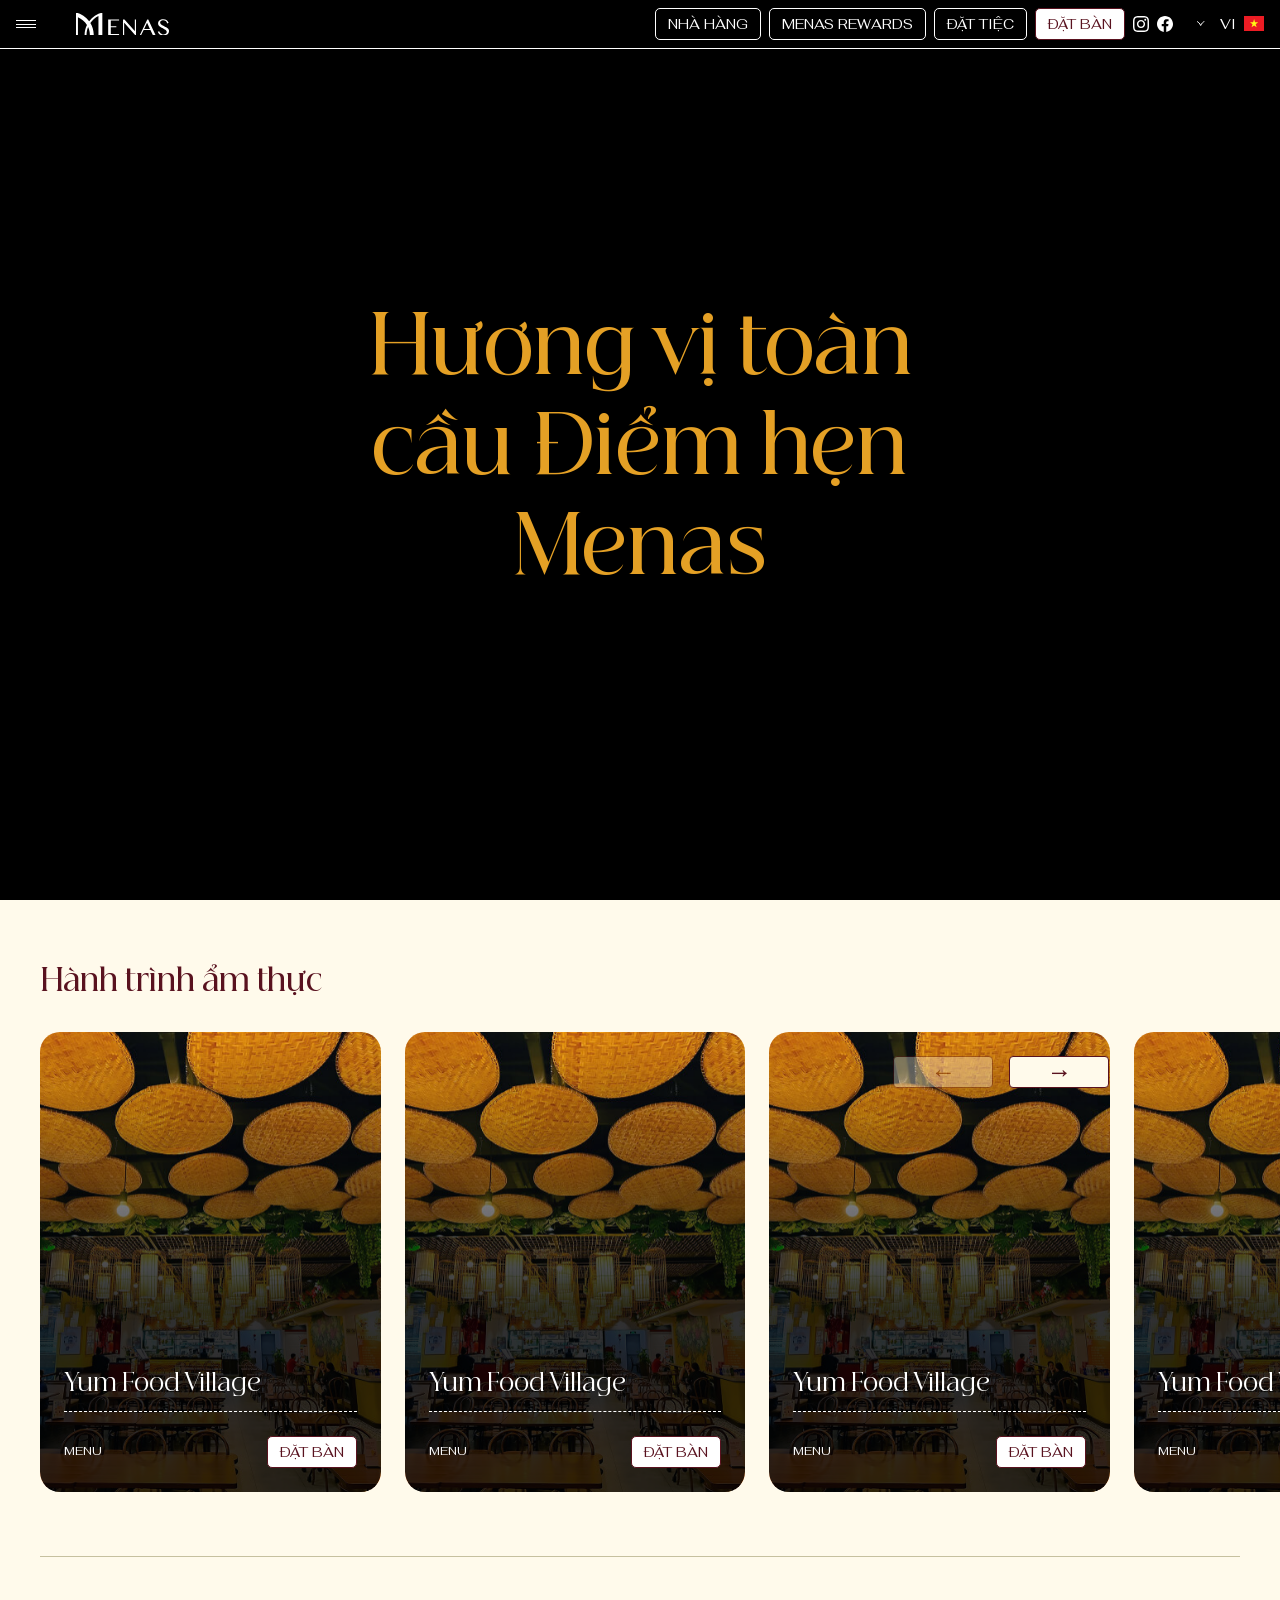
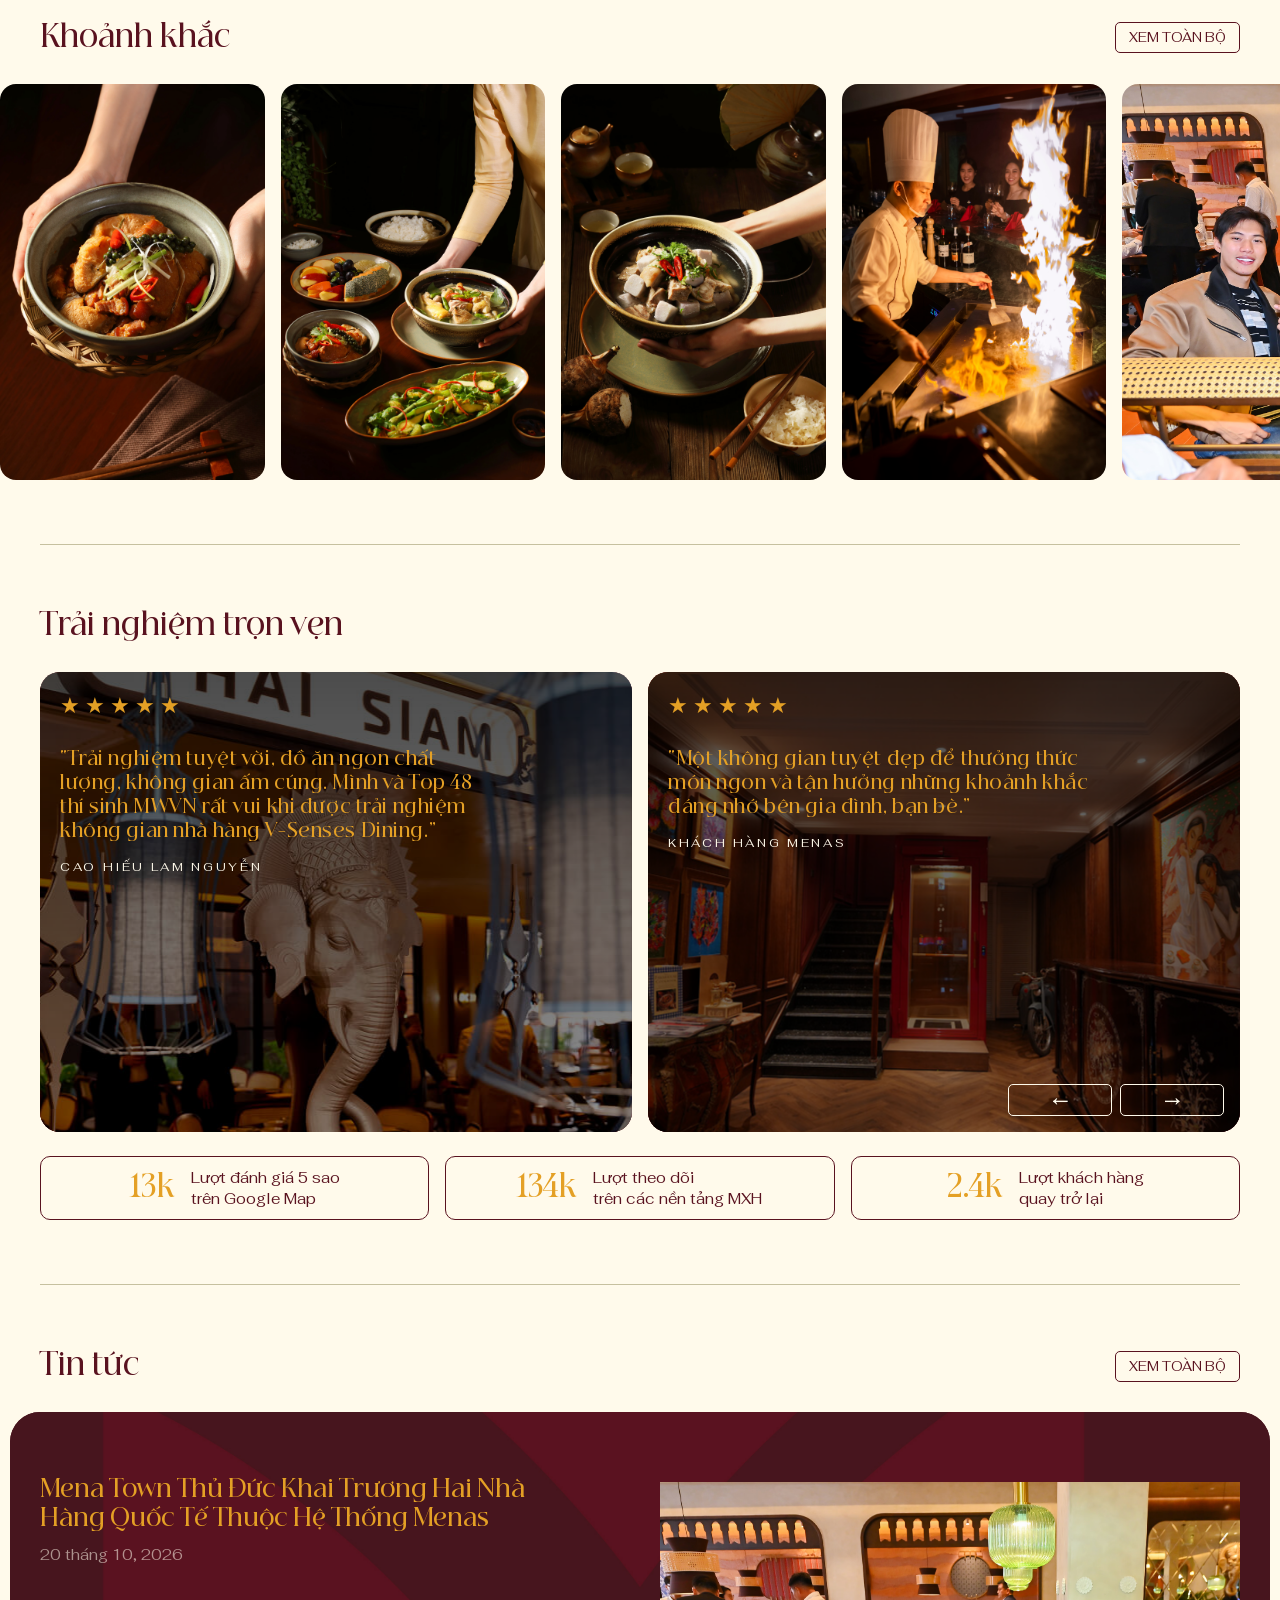
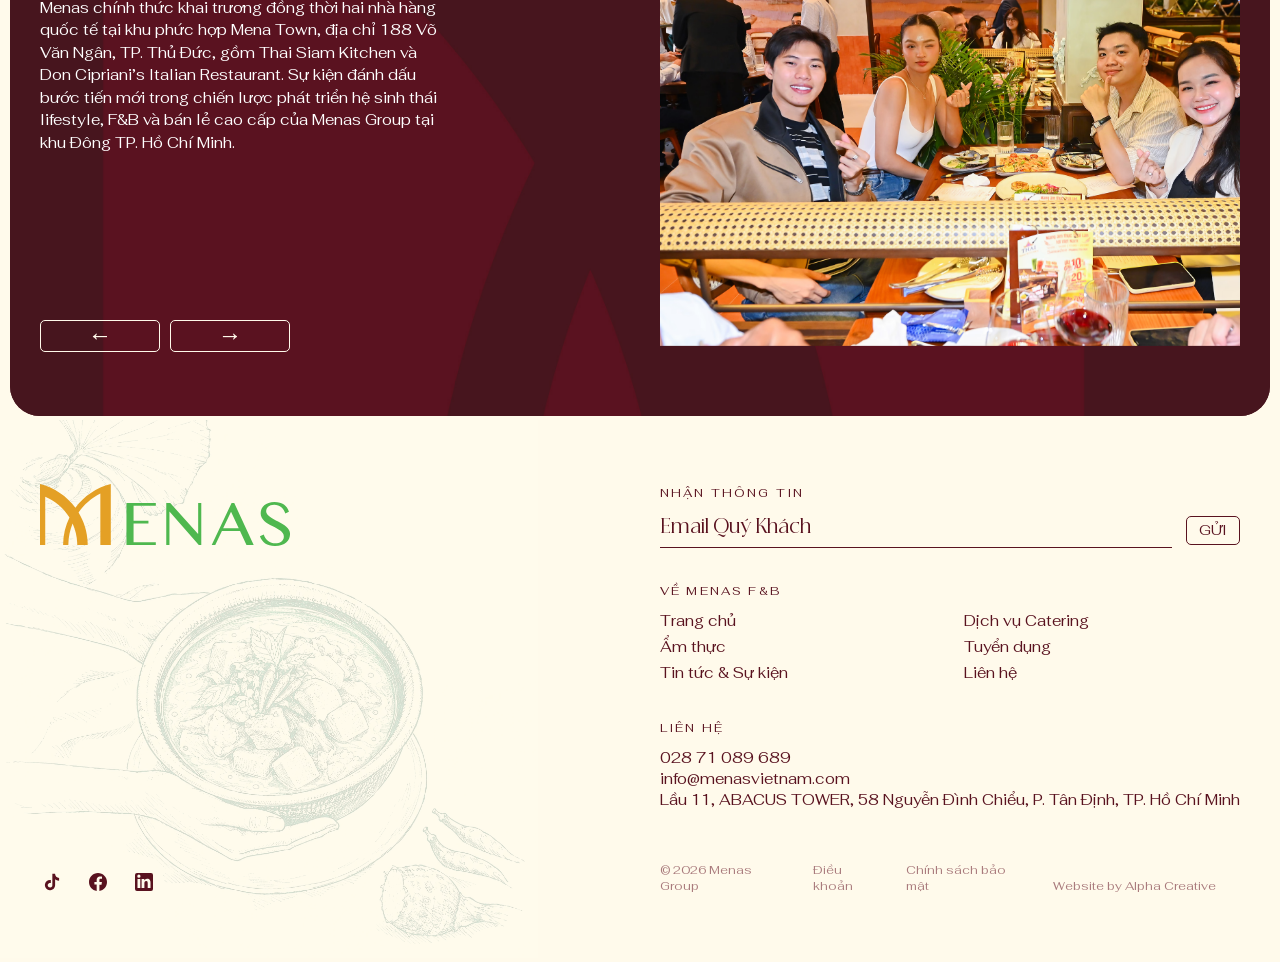
==== commit 920d00fc: "update favicon" ====
--- a/index.html
+++ b/index.html
@@ -5,7 +5,11 @@
     <meta name="viewport" content="width=device-width, initial-scale=1.0" />
     <title>Home</title>
     <!-- import favicon -->
-    <link rel="icon" href="./assets/images/favicon.ico" type="image/x-icon" />
+    <link
+      rel="icon"
+      href="./assets/images/menas-favicon-min.png"
+      type="image/x-icon"
+    />
     <!-- meta -->
     <meta property="og:url" content="" />
     <meta property="og:type" content="website" />
@@ -143,7 +147,11 @@
               <div class="swiper-wrapper">
                 <div class="swiper-slide">
                   <div class="dining-box">
-                    <a class="dining-card-link" href="./dining-detail.html" aria-label="Xem chi tiết ẩm thực: Yum Food Village"></a>
+                    <a
+                      class="dining-card-link"
+                      href="./dining-detail.html"
+                      aria-label="Xem chi tiết ẩm thực: Yum Food Village"
+                    ></a>
                     <div class="dining-image" parallax-image>
                       <img src="./assets/images/del/img-7.jpg" alt="" />
                     </div>
@@ -162,7 +170,11 @@
                 </div>
                 <div class="swiper-slide">
                   <div class="dining-box">
-                    <a class="dining-card-link" href="./dining-detail.html" aria-label="Xem chi tiết ẩm thực: Yum Food Village"></a>
+                    <a
+                      class="dining-card-link"
+                      href="./dining-detail.html"
+                      aria-label="Xem chi tiết ẩm thực: Yum Food Village"
+                    ></a>
                     <div class="dining-image" parallax-image>
                       <img src="./assets/images/del/img-7.jpg" alt="" />
                     </div>
@@ -181,7 +193,11 @@
                 </div>
                 <div class="swiper-slide">
                   <div class="dining-box">
-                    <a class="dining-card-link" href="./dining-detail.html" aria-label="Xem chi tiết ẩm thực: Yum Food Village"></a>
+                    <a
+                      class="dining-card-link"
+                      href="./dining-detail.html"
+                      aria-label="Xem chi tiết ẩm thực: Yum Food Village"
+                    ></a>
                     <div class="dining-image" parallax-image>
                       <img src="./assets/images/del/img-7.jpg" alt="" />
                     </div>
@@ -200,7 +216,11 @@
                 </div>
                 <div class="swiper-slide">
                   <div class="dining-box">
-                    <a class="dining-card-link" href="./dining-detail.html" aria-label="Xem chi tiết ẩm thực: Yum Food Village"></a>
+                    <a
+                      class="dining-card-link"
+                      href="./dining-detail.html"
+                      aria-label="Xem chi tiết ẩm thực: Yum Food Village"
+                    ></a>
                     <div class="dining-image" parallax-image>
                       <img src="./assets/images/del/img-7.jpg" alt="" />
                     </div>
@@ -219,7 +239,11 @@
                 </div>
                 <div class="swiper-slide">
                   <div class="dining-box">
-                    <a class="dining-card-link" href="./dining-detail.html" aria-label="Xem chi tiết ẩm thực: Yum Food Village"></a>
+                    <a
+                      class="dining-card-link"
+                      href="./dining-detail.html"
+                      aria-label="Xem chi tiết ẩm thực: Yum Food Village"
+                    ></a>
                     <div class="dining-image" parallax-image>
                       <img src="./assets/images/del/img-7.jpg" alt="" />
                     </div>
@@ -238,7 +262,11 @@
                 </div>
                 <div class="swiper-slide">
                   <div class="dining-box">
-                    <a class="dining-card-link" href="./dining-detail.html" aria-label="Xem chi tiết ẩm thực: Yum Food Village"></a>
+                    <a
+                      class="dining-card-link"
+                      href="./dining-detail.html"
+                      aria-label="Xem chi tiết ẩm thực: Yum Food Village"
+                    ></a>
                     <div class="dining-image" parallax-image>
                       <img src="./assets/images/del/img-7.jpg" alt="" />
                     </div>
@@ -263,7 +291,8 @@
             </div>
           </div>
         </div>
-      </section><section
+      </section>
+      <section
         class="sectionMoment style-section"
         aria-labelledby="moment-title"
       >
@@ -347,97 +376,300 @@
         </div>
       </section>
 
-      <section class="sectionTestimonials style-section" aria-labelledby="testimonials-title" data-section-testimonials>
+      <section
+        class="sectionTestimonials style-section"
+        aria-labelledby="testimonials-title"
+        data-section-testimonials
+      >
         <div class="sectionTestimonials-inner">
-          <h2 id="testimonials-title" class="sectionTestimonials-title heading-3 font-heading color-third">Trải nghiệm trọn vẹn</h2>
-          <div class="sectionTestimonials-slider swiper" data-testimonials-swiper>
+          <h2
+            id="testimonials-title"
+            class="sectionTestimonials-title heading-3 font-heading color-third"
+          >
+            Trải nghiệm trọn vẹn
+          </h2>
+          <div
+            class="sectionTestimonials-slider swiper"
+            data-testimonials-swiper
+          >
             <div class="swiper-wrapper">
               <article class="swiper-slide sectionTestimonials-card">
-                <div class="sectionTestimonials-image" parallax-image aria-hidden="true"><img src="./assets/images/del/img-1.jpg" alt="" loading="lazy" /></div>
-                <div class="sectionTestimonials-rating" aria-label="5 trên 5 sao">★★★★★</div>
-                <blockquote class="sectionTestimonials-quote">“Trải nghiệm tuyệt vời, đồ ăn ngon chất lượng, không gian ấm cúng. Mình và Top 48 thí sinh MWVN rất vui khi được trải nghiệm không gian nhà hàng V-Senses Dining.”</blockquote>
+                <div
+                  class="sectionTestimonials-image"
+                  parallax-image
+                  aria-hidden="true"
+                >
+                  <img
+                    src="./assets/images/del/img-1.jpg"
+                    alt=""
+                    loading="lazy"
+                  />
+                </div>
+                <div
+                  class="sectionTestimonials-rating"
+                  aria-label="5 trên 5 sao"
+                >
+                  ★★★★★
+                </div>
+                <blockquote class="sectionTestimonials-quote">
+                  “Trải nghiệm tuyệt vời, đồ ăn ngon chất lượng, không gian ấm
+                  cúng. Mình và Top 48 thí sinh MWVN rất vui khi được trải
+                  nghiệm không gian nhà hàng V-Senses Dining.”
+                </blockquote>
                 <p class="sectionTestimonials-author">Cao Hiếu Lam Nguyễn</p>
               </article>
               <article class="swiper-slide sectionTestimonials-card">
-                <div class="sectionTestimonials-image" parallax-image aria-hidden="true"><img src="./assets/images/del/img-2.jpg" alt="" loading="lazy" /></div>
-                <div class="sectionTestimonials-rating" aria-label="5 trên 5 sao">★★★★★</div>
-                <blockquote class="sectionTestimonials-quote">“Một không gian tuyệt đẹp để thưởng thức món ngon và tận hưởng những khoảnh khắc đáng nhớ bên gia đình, bạn bè.”</blockquote>
+                <div
+                  class="sectionTestimonials-image"
+                  parallax-image
+                  aria-hidden="true"
+                >
+                  <img
+                    src="./assets/images/del/img-2.jpg"
+                    alt=""
+                    loading="lazy"
+                  />
+                </div>
+                <div
+                  class="sectionTestimonials-rating"
+                  aria-label="5 trên 5 sao"
+                >
+                  ★★★★★
+                </div>
+                <blockquote class="sectionTestimonials-quote">
+                  “Một không gian tuyệt đẹp để thưởng thức món ngon và tận hưởng
+                  những khoảnh khắc đáng nhớ bên gia đình, bạn bè.”
+                </blockquote>
                 <p class="sectionTestimonials-author">Khách hàng Menas</p>
               </article>
               <article class="swiper-slide sectionTestimonials-card">
-                <div class="sectionTestimonials-image" parallax-image aria-hidden="true"><img src="./assets/images/del/img-3.jpg" alt="" loading="lazy" /></div>
-                <div class="sectionTestimonials-rating" aria-label="5 trên 5 sao">★★★★★</div>
-                <blockquote class="sectionTestimonials-quote">“Món ăn chỉn chu, dịch vụ thân thiện và không gian sang trọng. Chắc chắn sẽ quay lại trong dịp gần nhất.”</blockquote>
+                <div
+                  class="sectionTestimonials-image"
+                  parallax-image
+                  aria-hidden="true"
+                >
+                  <img
+                    src="./assets/images/del/img-3.jpg"
+                    alt=""
+                    loading="lazy"
+                  />
+                </div>
+                <div
+                  class="sectionTestimonials-rating"
+                  aria-label="5 trên 5 sao"
+                >
+                  ★★★★★
+                </div>
+                <blockquote class="sectionTestimonials-quote">
+                  “Món ăn chỉn chu, dịch vụ thân thiện và không gian sang trọng.
+                  Chắc chắn sẽ quay lại trong dịp gần nhất.”
+                </blockquote>
                 <p class="sectionTestimonials-author">Khách hàng Menas</p>
               </article>
             </div>
             <div class="sectionTestimonials-controls">
-              <button class="sectionTestimonials-arrow" type="button" data-testimonials-prev aria-label="Đánh giá trước"><span aria-hidden="true">←</span></button>
-              <button class="sectionTestimonials-arrow" type="button" data-testimonials-next aria-label="Đánh giá tiếp theo"><span aria-hidden="true">→</span></button>
+              <button
+                class="sectionTestimonials-arrow"
+                type="button"
+                data-testimonials-prev
+                aria-label="Đánh giá trước"
+              >
+                <span aria-hidden="true">←</span>
+              </button>
+              <button
+                class="sectionTestimonials-arrow"
+                type="button"
+                data-testimonials-next
+                aria-label="Đánh giá tiếp theo"
+              >
+                <span aria-hidden="true">→</span>
+              </button>
             </div>
           </div>
           <div class="sectionTestimonials-stats" aria-label="Thành tựu Menas">
-            <div class="sectionTestimonials-stat"><span class="sectionTestimonials-stat-value">13k</span><span>Lượt đánh giá 5 sao<br />trên Google Map</span></div>
-            <div class="sectionTestimonials-stat"><span class="sectionTestimonials-stat-value">134k</span><span>Lượt theo dõi<br />trên các nền tảng MXH</span></div>
-            <div class="sectionTestimonials-stat"><span class="sectionTestimonials-stat-value">2.4k</span><span>Lượt khách hàng<br />quay trở lại</span></div>
+            <div class="sectionTestimonials-stat">
+              <span class="sectionTestimonials-stat-value">13k</span
+              ><span>Lượt đánh giá 5 sao<br />trên Google Map</span>
+            </div>
+            <div class="sectionTestimonials-stat">
+              <span class="sectionTestimonials-stat-value">134k</span
+              ><span>Lượt theo dõi<br />trên các nền tảng MXH</span>
+            </div>
+            <div class="sectionTestimonials-stat">
+              <span class="sectionTestimonials-stat-value">2.4k</span
+              ><span>Lượt khách hàng<br />quay trở lại</span>
+            </div>
           </div>
         </div>
       </section>
-      <section class="sectionNews style-section" aria-labelledby="news-title" data-section-news>
+      <section
+        class="sectionNews style-section"
+        aria-labelledby="news-title"
+        data-section-news
+      >
         <div class="sectionNews-heading">
-          <h2 id="news-title" class="sectionNews-title heading-3 font-heading color-third">Tin tức</h2>
+          <h2
+            id="news-title"
+            class="sectionNews-title heading-3 font-heading color-third"
+          >
+            Tin tức
+          </h2>
           <a class="sectionNews-all" href="./tin-tuc.html">Xem toàn bộ</a>
         </div>
         <div class="sectionNews-panel">
-          <div class="sectionNews-background" data-news-background aria-hidden="true">
+          <div
+            class="sectionNews-background"
+            data-news-background
+            aria-hidden="true"
+          >
             <div class="sectionNews-background-image-wrap">
-              <img src="./assets/images/icons/bg-news.jpg" alt="" draggable="false" />
+              <img
+                src="./assets/images/icons/bg-news.jpg"
+                alt=""
+                draggable="false"
+              />
             </div>
           </div>
           <div class="sectionNews-content" data-news-content>
             <div class="sectionNews-copy" data-news-copy>
-              <h3 class="sectionNews-article-title font-heading" data-news-title>
-                <a href="./tin-tuc/mena-town-thu-duc-khai-truong.html" data-news-title-link>Mena Town Thủ Đức Khai Trương Hai Nhà Hàng Quốc Tế Thuộc Hệ Thống Menas</a>
+              <h3
+                class="sectionNews-article-title font-heading"
+                data-news-title
+              >
+                <a
+                  href="./tin-tuc/mena-town-thu-duc-khai-truong.html"
+                  data-news-title-link
+                  >Mena Town Thủ Đức Khai Trương Hai Nhà Hàng Quốc Tế Thuộc Hệ
+                  Thống Menas</a
+                >
               </h3>
-              <time class="sectionNews-date" data-news-date datetime="2026-10-20">20 tháng 10, 2026</time>
-              <p class="sectionNews-description" data-news-description>Menas chính thức khai trương đồng thời hai nhà hàng quốc tế tại khu phức hợp Mena Town, địa chỉ 188 Võ Văn Ngân, TP. Thủ Đức, gồm Thai Siam Kitchen và Don Cipriani’s Italian Restaurant. Sự kiện đánh dấu bước tiến mới trong chiến lược phát triển hệ sinh thái lifestyle, F&amp;B và bán lẻ cao cấp của Menas Group tại khu Đông TP. Hồ Chí Minh.</p>
+              <time
+                class="sectionNews-date"
+                data-news-date
+                datetime="2026-10-20"
+                >20 tháng 10, 2026</time
+              >
+              <p class="sectionNews-description" data-news-description>
+                Menas chính thức khai trương đồng thời hai nhà hàng quốc tế tại
+                khu phức hợp Mena Town, địa chỉ 188 Võ Văn Ngân, TP. Thủ Đức,
+                gồm Thai Siam Kitchen và Don Cipriani’s Italian Restaurant. Sự
+                kiện đánh dấu bước tiến mới trong chiến lược phát triển hệ sinh
+                thái lifestyle, F&amp;B và bán lẻ cao cấp của Menas Group tại
+                khu Đông TP. Hồ Chí Minh.
+              </p>
             </div>
             <div class="sectionNews-controls">
-              <button class="sectionNews-arrow" type="button" data-news-prev aria-label="Tin trước"><span aria-hidden="true">←</span></button>
-              <button class="sectionNews-arrow" type="button" data-news-next aria-label="Tin tiếp theo"><span aria-hidden="true">→</span></button>
+              <button
+                class="sectionNews-arrow"
+                type="button"
+                data-news-prev
+                aria-label="Tin trước"
+              >
+                <span aria-hidden="true">←</span>
+              </button>
+              <button
+                class="sectionNews-arrow"
+                type="button"
+                data-news-next
+                aria-label="Tin tiếp theo"
+              >
+                <span aria-hidden="true">→</span>
+              </button>
             </div>
           </div>
           <div class="sectionNews-slider swiper" data-news-swiper>
             <div class="swiper-wrapper">
               <div class="swiper-slide" data-news-slide>
-                <a class="sectionNews-image-link" href="./tin-tuc/mena-town-thu-duc-khai-truong.html" aria-label="Đọc tin Mena Town Thủ Đức khai trương"><img class="sectionNews-image image" src="./assets/images/del/moment-5.avif" alt="Không gian nhà hàng và thực khách" draggable="false" /></a>
+                <a
+                  class="sectionNews-image-link"
+                  href="./tin-tuc/mena-town-thu-duc-khai-truong.html"
+                  aria-label="Đọc tin Mena Town Thủ Đức khai trương"
+                  ><img
+                    class="sectionNews-image image"
+                    src="./assets/images/del/moment-5.avif"
+                    alt="Không gian nhà hàng và thực khách"
+                    draggable="false"
+                /></a>
                 <template data-news-entry>
-                  <a data-news-entry-title href="./tin-tuc/mena-town-thu-duc-khai-truong.html">Mena Town Thủ Đức Khai Trương Hai Nhà Hàng Quốc Tế Thuộc Hệ Thống Menas</a>
-                  <time data-news-entry-date datetime="2026-10-20">20 tháng 10, 2026</time>
-                  <p data-news-entry-description>Menas chính thức khai trương đồng thời hai nhà hàng quốc tế tại khu phức hợp Mena Town, địa chỉ 188 Võ Văn Ngân, TP. Thủ Đức, gồm Thai Siam Kitchen và Don Cipriani’s Italian Restaurant. Sự kiện đánh dấu bước tiến mới trong chiến lược phát triển hệ sinh thái lifestyle, F&amp;B và bán lẻ cao cấp của Menas Group tại khu Đông TP. Hồ Chí Minh.</p>
+                  <a
+                    data-news-entry-title
+                    href="./tin-tuc/mena-town-thu-duc-khai-truong.html"
+                    >Mena Town Thủ Đức Khai Trương Hai Nhà Hàng Quốc Tế Thuộc Hệ
+                    Thống Menas</a
+                  >
+                  <time data-news-entry-date datetime="2026-10-20"
+                    >20 tháng 10, 2026</time
+                  >
+                  <p data-news-entry-description>
+                    Menas chính thức khai trương đồng thời hai nhà hàng quốc tế
+                    tại khu phức hợp Mena Town, địa chỉ 188 Võ Văn Ngân, TP. Thủ
+                    Đức, gồm Thai Siam Kitchen và Don Cipriani’s Italian
+                    Restaurant. Sự kiện đánh dấu bước tiến mới trong chiến lược
+                    phát triển hệ sinh thái lifestyle, F&amp;B và bán lẻ cao cấp
+                    của Menas Group tại khu Đông TP. Hồ Chí Minh.
+                  </p>
                 </template>
               </div>
               <div class="swiper-slide" data-news-slide>
-                <a class="sectionNews-image-link" href="./tin-tuc/kham-pha-khong-gian-am-thuc.html" aria-label="Đọc tin Khám phá không gian ẩm thực tại Menas"><img class="sectionNews-image image" src="./assets/images/del/img-3.jpg" alt="Không gian nhà hàng Menas" draggable="false" /></a>
+                <a
+                  class="sectionNews-image-link"
+                  href="./tin-tuc/kham-pha-khong-gian-am-thuc.html"
+                  aria-label="Đọc tin Khám phá không gian ẩm thực tại Menas"
+                  ><img
+                    class="sectionNews-image image"
+                    src="./assets/images/del/img-3.jpg"
+                    alt="Không gian nhà hàng Menas"
+                    draggable="false"
+                /></a>
                 <template data-news-entry>
-                  <a data-news-entry-title href="./tin-tuc/kham-pha-khong-gian-am-thuc.html">Khám Phá Không Gian Ẩm Thực Tại Menas</a>
-                  <time data-news-entry-date datetime="2026-09-15">15 tháng 9, 2026</time>
-                  <p data-news-entry-description>Khám phá những trải nghiệm ẩm thực đa dạng tại Menas, nơi mỗi không gian được chăm chút để tạo nên cảm giác thoải mái và gần gũi. Từ những buổi gặp gỡ thân mật đến dịp sum họp cùng gia đình, mỗi lần ghé thăm là cơ hội thưởng thức món ngon và tận hưởng những khoảnh khắc đáng nhớ.</p>
+                  <a
+                    data-news-entry-title
+                    href="./tin-tuc/kham-pha-khong-gian-am-thuc.html"
+                    >Khám Phá Không Gian Ẩm Thực Tại Menas</a
+                  >
+                  <time data-news-entry-date datetime="2026-09-15"
+                    >15 tháng 9, 2026</time
+                  >
+                  <p data-news-entry-description>
+                    Khám phá những trải nghiệm ẩm thực đa dạng tại Menas, nơi
+                    mỗi không gian được chăm chút để tạo nên cảm giác thoải mái
+                    và gần gũi. Từ những buổi gặp gỡ thân mật đến dịp sum họp
+                    cùng gia đình, mỗi lần ghé thăm là cơ hội thưởng thức món
+                    ngon và tận hưởng những khoảnh khắc đáng nhớ.
+                  </p>
                 </template>
               </div>
               <div class="swiper-slide" data-news-slide>
-                <a class="sectionNews-image-link" href="./tin-tuc/diem-hen-menas.html" aria-label="Đọc tin Menas – điểm hẹn cho những khoảnh khắc đáng nhớ"><img class="sectionNews-image image" src="./assets/images/del/moment-2.avif" alt="Món ăn được phục vụ tại nhà hàng" draggable="false" /></a>
+                <a
+                  class="sectionNews-image-link"
+                  href="./tin-tuc/diem-hen-menas.html"
+                  aria-label="Đọc tin Menas – điểm hẹn cho những khoảnh khắc đáng nhớ"
+                  ><img
+                    class="sectionNews-image image"
+                    src="./assets/images/del/moment-2.avif"
+                    alt="Món ăn được phục vụ tại nhà hàng"
+                    draggable="false"
+                /></a>
                 <template data-news-entry>
-                  <a data-news-entry-title href="./tin-tuc/diem-hen-menas.html">Menas – Điểm Hẹn Cho Những Khoảnh Khắc Đáng Nhớ</a>
-                  <time data-news-entry-date datetime="2026-08-02">02 tháng 8, 2026</time>
-                  <p data-news-entry-description>Menas là điểm hẹn để bạn cùng gia đình và bạn bè gặp gỡ, thưởng thức món ngon và chia sẻ những câu chuyện thường ngày. Trong không gian ẩm thực thuộc hệ sinh thái Menas, mỗi cuộc gặp gỡ có thể trở thành một dịp đáng nhớ, từ bữa ăn thân mật đến những khoảnh khắc sum vầy bên người thân.</p>
+                  <a data-news-entry-title href="./tin-tuc/diem-hen-menas.html"
+                    >Menas – Điểm Hẹn Cho Những Khoảnh Khắc Đáng Nhớ</a
+                  >
+                  <time data-news-entry-date datetime="2026-08-02"
+                    >02 tháng 8, 2026</time
+                  >
+                  <p data-news-entry-description>
+                    Menas là điểm hẹn để bạn cùng gia đình và bạn bè gặp gỡ,
+                    thưởng thức món ngon và chia sẻ những câu chuyện thường
+                    ngày. Trong không gian ẩm thực thuộc hệ sinh thái Menas, mỗi
+                    cuộc gặp gỡ có thể trở thành một dịp đáng nhớ, từ bữa ăn
+                    thân mật đến những khoảnh khắc sum vầy bên người thân.
+                  </p>
                 </template>
               </div>
             </div>
           </div>
         </div>
       </section>
-
     </main>
 
     <div
--- a/assets/main/css/style.min.css
+++ b/assets/main/css/style.min.css
@@ -1,4 +1,4 @@
-@charset "UTF-8";:root{--font-heading:"Beautique Display",sans-serif;--font-body:"Fahkwang",sans-serif;--color-black:#000000;--color-white:#ffffff;--color-white-2:#fffaeb;--color-primary:#e4a025;--color-secondary:#4fb84f;--color-third:#59121f;--space-8:8px;--space-16:16px;--space-24:24px;--space-32:32px;--space-40:40px;--space-48:48px;--space-56:56px;--space-64:64px;--space-72:72px;--space-80:80px;--spacing-padding:120px 40px}@media (max-width:991px){:root{--space-8:8px;--space-16:8px;--space-24:16px;--space-32:24px;--space-40:32px;--space-48:40px;--space-56:48px;--space-64:56px;--space-72:64px;--space-80:72px;--spacing-padding:64px 16px}}.font-heading{font-family:var(--font-heading)}.font-body{font-family:var(--font-body)}.heading-1{font-size:80px;line-height:1.25}@media (max-width:991px){.heading-1{font-size:40px}}.heading-2{font-size:40px;line-height:1.2}@media (max-width:991px){.heading-2{font-size:30px}}.heading-3{font-size:30px;line-height:1.2}@media (max-width:991px){.heading-3{font-size:24px}}.heading-4{font-size:24px;line-height:1.2}@media (max-width:991px){.heading-4{font-size:20px}}.b1{font-size:19px;line-height:1.2}.b2{font-size:15px;line-height:1.2}.b3{font-size:14px;line-height:1}.b4{font-size:12px;line-height:1.2}.fw-500{font-weight:500}.padding-inner-l{padding-left:124px}@media (max-width:991px){.padding-inner-l{padding-left:24px}}.color-black{color:var(--color-black)}.color-white{color:var(--color-white)}.color-primary{color:var(--color-primary)}.color-secondary{color:var(--color-secondary)}.color-third{color:var(--color-third)}.limit-width{max-width:1440px;width:100%;margin:0 auto}@media (min-width:1024px){.limit-11-col{max-width:91.6666666667%;width:100%;margin:0 auto}.limit-10-col{max-width:83.3333333333%;width:100%;margin:0 auto}.limit-9-col{max-width:75%;width:100%;margin:0 auto}.limit-8-col{max-width:66.6666666667%;width:100%;margin:0 auto}.limit-7-col{max-width:58.3333333333%;width:100%;margin:0 auto}.limit-6-col{max-width:50%;width:100%;margin:0 auto}}.mt-8{margin-top:var(--space-8)}.mt-16{margin-top:var(--space-16)}.mt-24{margin-top:var(--space-24)}.mt-32{margin-top:var(--space-32)}.mt-40{margin-top:var(--space-40)}.mt-48{margin-top:var(--space-48)}.mt-56{margin-top:var(--space-56)}.mt-64{margin-top:var(--space-64)}.mt-72{margin-top:var(--space-72)}.mt-80{margin-top:var(--space-80)}.mb-8{margin-bottom:var(--space-8)}.mb-16{margin-bottom:var(--space-16)}.mb-24{margin-bottom:var(--space-24)}.mb-32{margin-bottom:var(--space-32)}.mb-40{margin-bottom:var(--space-40)}.mb-48{margin-bottom:var(--space-48)}.mb-56{margin-bottom:var(--space-56)}.mb-64{margin-bottom:var(--space-64)}.mb-72{margin-bottom:var(--space-72)}.mb-80{margin-bottom:var(--space-80)}.ml-8{margin-left:var(--space-8)}.ml-16{margin-left:var(--space-16)}.ml-24{margin-left:var(--space-24)}.ml-32{margin-left:var(--space-32)}.ml-40{margin-left:var(--space-40)}.ml-48{margin-left:var(--space-48)}.ml-56{margin-left:var(--space-56)}.ml-64{margin-left:var(--space-64)}.ml-72{margin-left:var(--space-72)}.ml-80{margin-left:var(--space-80)}.mr-8{margin-right:var(--space-8)}.mr-16{margin-right:var(--space-16)}.mr-24{margin-right:var(--space-24)}.mr-32{margin-right:var(--space-32)}.mr-40{margin-right:var(--space-40)}.mr-48{margin-right:var(--space-48)}.mr-56{margin-right:var(--space-56)}.mr-64{margin-right:var(--space-64)}.mr-72{margin-right:var(--space-72)}.mr-80{margin-right:var(--space-80)}.mx-8{margin-left:var(--space-8);margin-right:var(--space-8)}.mx-16{margin-left:var(--space-16);margin-right:var(--space-16)}.mx-24{margin-left:var(--space-24);margin-right:var(--space-24)}.mx-32{margin-left:var(--space-32);margin-right:var(--space-32)}.mx-40{margin-left:var(--space-40);margin-right:var(--space-40)}.mx-48{margin-left:var(--space-48);margin-right:var(--space-48)}.mx-56{margin-left:var(--space-56);margin-right:var(--space-56)}.mx-64{margin-left:var(--space-64);margin-right:var(--space-64)}.mx-72{margin-left:var(--space-72);margin-right:var(--space-72)}.mx-80{margin-left:var(--space-80);margin-right:var(--space-80)}.my-8{margin-top:var(--space-8);margin-bottom:var(--space-8)}.my-16{margin-top:var(--space-16);margin-bottom:var(--space-16)}.my-24{margin-top:var(--space-24);margin-bottom:var(--space-24)}.my-32{margin-top:var(--space-32);margin-bottom:var(--space-32)}.my-40{margin-top:var(--space-40);margin-bottom:var(--space-40)}.my-48{margin-top:var(--space-48);margin-bottom:var(--space-48)}.my-56{margin-top:var(--space-56);margin-bottom:var(--space-56)}.my-64{margin-top:var(--space-64);margin-bottom:var(--space-64)}.my-72{margin-top:var(--space-72);margin-bottom:var(--space-72)}.my-80{margin-top:var(--space-80);margin-bottom:var(--space-80)}.pt-8{padding-top:var(--space-8)}.pt-16{padding-top:var(--space-16)}.pt-24{padding-top:var(--space-24)}.pt-32{padding-top:var(--space-32)}.pt-40{padding-top:var(--space-40)}.pt-48{padding-top:var(--space-48)}.pt-56{padding-top:var(--space-56)}.pt-64{padding-top:var(--space-64)}.pt-72{padding-top:var(--space-72)}.pt-80{padding-top:var(--space-80)}.pb-8{padding-bottom:var(--space-8)}.pb-16{padding-bottom:var(--space-16)}.pb-24{padding-bottom:var(--space-24)}.pb-32{padding-bottom:var(--space-32)}.pb-40{padding-bottom:var(--space-40)}.pb-48{padding-bottom:var(--space-48)}.pb-56{padding-bottom:var(--space-56)}.pb-64{padding-bottom:var(--space-64)}.pb-72{padding-bottom:var(--space-72)}.pb-80{padding-bottom:var(--space-80)}.pl-8{padding-left:var(--space-8)}.pl-16{padding-left:var(--space-16)}.pl-24{padding-left:var(--space-24)}.pl-32{padding-left:var(--space-32)}.pl-40{padding-left:var(--space-40)}.pl-48{padding-left:var(--space-48)}.pl-56{padding-left:var(--space-56)}.pl-64{padding-left:var(--space-64)}.pl-72{padding-left:var(--space-72)}.pl-80{padding-left:var(--space-80)}.pr-8{padding-right:var(--space-8)}.pr-16{padding-right:var(--space-16)}.pr-24{padding-right:var(--space-24)}.pr-32{padding-right:var(--space-32)}.pr-40{padding-right:var(--space-40)}.pr-48{padding-right:var(--space-48)}.pr-56{padding-right:var(--space-56)}.pr-64{padding-right:var(--space-64)}.pr-72{padding-right:var(--space-72)}.pr-80{padding-right:var(--space-80)}.px-8{padding-left:var(--space-8);padding-right:var(--space-8)}.px-16{padding-left:var(--space-16);padding-right:var(--space-16)}.px-24{padding-left:var(--space-24);padding-right:var(--space-24)}.px-32{padding-left:var(--space-32);padding-right:var(--space-32)}.px-40{padding-left:var(--space-40);padding-right:var(--space-40)}.px-48{padding-left:var(--space-48);padding-right:var(--space-48)}.px-56{padding-left:var(--space-56);padding-right:var(--space-56)}.px-64{padding-left:var(--space-64);padding-right:var(--space-64)}.px-72{padding-left:var(--space-72);padding-right:var(--space-72)}.px-80{padding-left:var(--space-80);padding-right:var(--space-80)}.py-8{padding-top:var(--space-8);padding-bottom:var(--space-8)}.py-16{padding-top:var(--space-16);padding-bottom:var(--space-16)}.py-24{padding-top:var(--space-24);padding-bottom:var(--space-24)}.py-32{padding-top:var(--space-32);padding-bottom:var(--space-32)}.py-40{padding-top:var(--space-40);padding-bottom:var(--space-40)}.py-48{padding-top:var(--space-48);padding-bottom:var(--space-48)}.py-56{padding-top:var(--space-56);padding-bottom:var(--space-56)}.py-64{padding-top:var(--space-64);padding-bottom:var(--space-64)}.py-72{padding-top:var(--space-72);padding-bottom:var(--space-72)}.py-80{padding-top:var(--space-80);padding-bottom:var(--space-80)}.gap-8{gap:var(--space-8)}.gap-16{gap:var(--space-16)}.gap-24{gap:var(--space-24)}.gap-32{gap:var(--space-32)}.gap-40{gap:var(--space-40)}.gap-48{gap:var(--space-48)}.gap-56{gap:var(--space-56)}.gap-64{gap:var(--space-64)}.gap-72{gap:var(--space-72)}.gap-80{gap:var(--space-80)}.gap-x-8{column-gap:var(--space-8)}.gap-x-16{column-gap:var(--space-16)}.gap-x-24{column-gap:var(--space-24)}.gap-x-32{column-gap:var(--space-32)}.gap-x-40{column-gap:var(--space-40)}.gap-x-48{column-gap:var(--space-48)}.gap-x-56{column-gap:var(--space-56)}.gap-x-64{column-gap:var(--space-64)}.gap-x-72{column-gap:var(--space-72)}.gap-x-80{column-gap:var(--space-80)}.gap-y-8{row-gap:var(--space-8)}.gap-y-16{row-gap:var(--space-16)}.gap-y-24{row-gap:var(--space-24)}.gap-y-32{row-gap:var(--space-32)}.gap-y-40{row-gap:var(--space-40)}.gap-y-48{row-gap:var(--space-48)}.gap-y-56{row-gap:var(--space-56)}.gap-y-64{row-gap:var(--space-64)}.gap-y-72{row-gap:var(--space-72)}.gap-y-80{row-gap:var(--space-80)}*,:after,:before{box-sizing:border-box}*{margin:0;padding:0;font:inherit}canvas,img,picture,svg,video{display:block;max-width:100%}input,select,textarea{background-color:transparent;outline:0}button{cursor:pointer;background-color:transparent;outline:0;border:0}[type=button],[type=reset],[type=submit],button{-webkit-appearance:button}[type=button]::-moz-focus-inner,[type=reset]::-moz-focus-inner,[type=submit]::-moz-focus-inner,button::-moz-focus-inner{border-style:none;padding:0}[type=button]:-moz-focusring,[type=reset]:-moz-focusring,[type=submit]:-moz-focusring,button:-moz-focusring{outline:1px solid #000}[type=checkbox],[type=radio]{box-sizing:border-box;padding:0}[type=search]::-webkit-search-decoration{-webkit-appearance:none}button:focus{outline:0}a,a:hover{text-decoration:none;cursor:pointer;outline:0;color:inherit}ol,ul{list-style:none;margin:0;padding:0}h1,h2,h3,h4,h5,h6,p{margin:0;padding:0;overflow-wrap:break-word}body{width:100%;min-height:100vh;text-rendering:optimizeLegibility!important;-webkit-font-smoothing:auto!important;-moz-osx-font-smoothing:grayscale!important;font-family:var(--font-body)}.btn-global{display:inline-block;font-size:14px;line-height:1;border-radius:5px;text-transform:uppercase;transition:all .3s ease;padding:8px 12px}.btn-global.btn-outline{border:1px solid var(--color-white);color:var(--color-white);background-color:transparent}.btn-global.btn-outline:hover{color:var(--color-third);border:1px solid var(--color-primary);background-color:var(--color-primary)}.btn-global.btn-bg{background-color:var(--color-white);border:1px solid var(--color-third);color:var(--color-third)}.btn-global.btn-bg:hover{border:1px solid var(--color-primary);background-color:var(--color-primary)}.rolling-text{position:relative;overflow:hidden;display:inline-block;color:var(--color-third)}.rolling-text:hover::before{transform:translate3d(0,0,0)}.rolling-text:hover span{transform:translate3d(0,-200%,0)}.rolling-text::before{content:attr(data-replace);position:absolute;top:0;left:0;width:100%;height:100%;color:var(--color-third);transform-origin:50% 100%;transform:translate3d(0,150%,0);transition:transform .4s cubic-bezier(.76,0,.24,1)}.rolling-text span{display:inline-block;transition:transform .4s cubic-bezier(.76,0,.24,1);color:var(--color-third)}.style-section{position:relative;z-index:3;background-color:var(--color-white-2)}.style-section.no-border::before{content:unset!important}.style-section+.style-section{padding-top:64px}.style-section+.style-section::before{position:absolute;top:0;left:50%;width:calc(100% - max(80px,100vw - 1272px));border-top:1px solid var(--color-third);content:"";transform:translateX(-50%)}@media (max-width:991px){.style-section+.style-section{padding-top:48px}}@media (max-width:767px){.style-section+.style-section::before{width:calc(100% - 48px)}.sectionMoment-all,.sectionNews-all{font-size:11px}}[parallax-image]{position:relative;overflow:hidden}[parallax-image] img{position:absolute;top:0;left:0;width:120%;height:120%;object-fit:cover;transform:translateY(-10%)}.lightpick{--color-stroke:#ccc;--color-bg:#fff;--color-active-is-today:#0f0f0f;--color-active-is-today-opacity:rgba(15, 15, 15, 0.7)}.lightpick .lightpick__days{display:grid;grid-template-columns:repeat(7,1fr);gap:1px;background-color:var(--color-stroke);border:1px solid var(--color-stroke)}.lightpick .lightpick__day{background-color:var(--color-bg)}.lightpick .lightpick__day.is-today{background-image:none;background-color:var(--color-active-is-today);color:var(--color-bg)}.lightpick .lightpick__day.is-end-date,.lightpick .lightpick__day.is-end-date:hover,.lightpick .lightpick__day.is-start-date,.lightpick .lightpick__day.is-start-date:hover{background-image:none;background-color:var(--color-active-is-today);color:var(--color-bg);border-radius:none}.lightpick .lightpick__day:not(.is-disabled):hover{background-image:none;background-color:var(--color-active-is-today-opacity);color:var(--color-bg)}.lightpick .lightpick__month-title,.lightpick .lightpick__month-title>.lightpick__select-months{margin-left:0;padding-left:0;border-radius:0;direction:ltr;text-align:left;width:max-content}.lightpick .lightpick__days-of-the-week{margin-bottom:8px;margin-top:8px}.lightpick .lightpick__day.is-disabled{text-decoration:line-through}.lightpick .lightpick__days div{background-color:var(--color-bg)}.container-swiper{position:relative;width:100%;height:100svh;overflow:hidden}#header{z-index:999;left:0;right:0;top:0;--color-main-line:var(--color-white)}#header.scrolled{--color-main-line:var(--color-third)}#header.scrolled .header-inner{background-color:var(--color-white-2)}#header.scrolled .header-logo img.logo-active{opacity:1;visibility:visible}#header.scrolled .btn-global.btn-bg{background-color:var(--color-third);color:var(--color-white)}#header.scrolled .btn-global.btn-bg:hover{background-color:var(--color-primary)}#header .btn-global.btn-outline{color:var(--color-main-line);border:1px solid var(--color-main-line)}#header .header-inner{position:relative;z-index:8;border-bottom:1px solid var(--color-main-line);padding:8px 16px;transition:background .3s ease}#header .header-ovl{position:fixed;top:0;left:0;width:100%;height:100vh;background-color:rgba(0,0,0,.7);z-index:6;opacity:0;visibility:hidden;transition:all .3s ease}#header .header-menu{position:fixed;top:60px;left:12px;background-image:linear-gradient(rgba(255,250,235,.75),rgba(255,250,235,.75)),url(../../images/icons/bg-pa.png);background-position:center;background-size:cover;background-repeat:no-repeat;height:calc(100vh - 76px);max-width:400px;width:100%;border-radius:20px;padding:24px;z-index:10;opacity:0;visibility:hidden;transition:all .3s ease}@media (max-width:560px){#header .header-menu{right:16px;max-width:calc(100% - 24px)}}#header .header-menu-inner{display:flex;flex-direction:column;gap:32px}#header .header-menu-bottom{padding-top:12px;border-top:1px solid var(--color-third)}#header .header-left{display:flex;align-items:center;gap:40px}@media (max-width:991px){#header .header-left{gap:24px}}#header .header-ham{width:20px;height:8px;position:relative;cursor:pointer;transition:all .3s ease}#header .header-ham.active span:nth-child(1){top:3.5px;transform:rotate(45deg)}#header .header-ham.active span:nth-child(2){opacity:0}#header .header-ham.active span:nth-child(3){top:3.5px;transform:rotate(-45deg)}#header .header-ham::before{content:"";width:44px;height:44px;position:absolute;top:50%;left:50%;transform:translate(-50%,-50%);border-radius:50%}#header .header-ham span{position:absolute;display:block;width:100%;height:1px;background-color:var(--color-main-line);left:0;transition:all .3s ease;opacity:1}#header .header-ham span:nth-child(1){top:0}#header .header-ham span:nth-child(2){top:3.5px}#header .header-ham span:nth-child(3){top:7px}#header .header-logo{height:24px;width:auto;min-width:93px}#header .header-logo img{position:absolute;height:24px;width:auto}#header .header-logo img.logo-active{opacity:0;visibility:hidden;transition:all .3s ease}#header .header-list-button{gap:8px}@media (max-width:991px){#header .header-list-button{--color-main-line:var(--color-third)}#header .header-list-button .btn-bg{background-color:transparent}}#header .header-social-bottom ul{display:flex;align-items:center;gap:8px}#header .header-social-bottom ul svg:hover path{color:var(--color-primary)}#header .header-social-bottom ul svg path{color:var(--color-third);transition:color .3s ease}#header .header-social ul{display:flex;align-items:center;gap:8px}#header .header-social ul svg:hover path{color:var(--color-primary)}#header .header-social ul svg path{color:var(--color-main-line);transition:color .3s ease}#header .header-right{gap:8px}#header .header-lang{margin-left:16px}#header .header-lang .dropdown-custom{position:relative;cursor:pointer}#header .header-lang .icon path{color:var(--color-main-line)}#header .header-lang .dropdown-custom-menu{position:absolute;right:-12px;top:100%;margin-top:16px;background-color:var(--color-white-2);border-radius:10px;padding:10px 0;display:flex;flex-direction:column;align-items:center;gap:4px;width:calc(100% + 12px);opacity:0;visibility:hidden;transition:all .3s ease}#header .header-lang .dropdown-custom-menu.dropdown--active{opacity:1;visibility:visible}#header .header-lang .dropdown-custom-btn{display:flex;align-items:center;gap:4px}#header .header-lang .dropdown-custom-btn .value-select{font-size:14px;line-height:1.2;text-transform:uppercase;color:var(--color-main-line);display:flex;align-items:center;gap:8px;transition:color .3s ease}#header .header-lang .dropdown-custom-btn span{width:27px;text-align:right}#header .header-lang .dropdown-custom-item{width:100%;display:flex;align-items:center;justify-content:center;gap:8px;font-size:14px;line-height:1.2;text-transform:uppercase;color:var(--color-third);padding:4px 0;transition:background .3s ease;cursor:pointer}#header .header-lang .dropdown-custom-item:hover{background-color:var(--color-primary)}#header .header-lang .dropdown-custom-item span{color:var(--color-third);width:27px;text-align:right}.banner{position:sticky;top:0;height:100vh;z-index:1;overflow:hidden;background-color:var(--color-black)}.banner.short-height{height:60vh}.banner::before{content:"";position:absolute;inset:0;background-color:rgba(0,0,0,.5);z-index:2}.banner-content{position:absolute;top:50%;left:50%;transform:translate(-50%,-50%);z-index:3}@media (max-width:991px){.banner-content{max-width:calc(100% - 80px);width:100%}}.banner-inner{width:100%;height:100%}.banner-thum{width:100%;height:100%}.banner .video{width:100%;height:100%}.banner .video iframe{position:absolute;top:50%;left:50%;width:100%;height:100%;transform:translate(-50%,-50%) scale(1.2)}.banner-slider{width:100%;height:100%}.banner-image{width:100%;height:100%}.banner-image img{width:100%;height:100%;object-fit:cover}#footer{position:relative;background-color:var(--color-white-2)}#footer::before{position:absolute;z-index:1;top:0;left:50%;width:calc(100% - max(80px,100vw - 1272px));border-top:1px solid var(--color-third);content:"";transform:translateX(-50%)}#footer.not-line-top::before{display:none}@media (max-width:767px){#footer::before{width:calc(100% - 48px)}}.footer-container{position:relative;display:grid;grid-template-columns:minmax(280px,1fr) minmax(0,1fr);min-height:525px;padding:68px max(40px,(100vw - 1272px) / 2);color:var(--color-third);font-family:var(--font-body)}.footer-container::after{position:absolute;z-index:0;top:0;bottom:0;left:0;width:min(42%,680px);background:transparent url(../../images/icons/pattern-footer.webp) no-repeat left center/contain;content:"";pointer-events:none;opacity:.18}.footer-left{position:relative;z-index:1;display:flex;flex-direction:column;align-items:flex-start;justify-content:space-between;min-height:390px;padding:0}.footer-logo{display:inline-flex;width:250px;margin-top:0}.footer-logo img{display:block;width:100%;height:auto}.footer-social{display:flex;align-items:center;gap:22px}.footer-social-mobile{display:none}.footer-social-link{display:inline-flex;width:24px;height:24px;align-items:center;justify-content:center;color:var(--color-third);transition:color .2s ease}.footer-social-link svg{display:block;width:100%;height:100%}.footer-social-link:focus-visible,.footer-social-link:hover{color:var(--color-primary)}.footer-right{position:relative;z-index:1;display:flex;flex-direction:column;gap:36px;padding:2px 0 0 20px}.footer-title{display:block;margin:0 0 12px;color:var(--color-third);font-family:var(--font-body);font-size:12px;font-weight:400;letter-spacing:.18em;line-height:1.3;text-transform:uppercase}.footer-newsletter-field{display:flex;align-items:center;gap:14px}.footer-newsletter-field input{width:100%;min-width:0;padding:0 0 4px;border:0;border-bottom:1px solid var(--color-third);border-radius:0;outline:0;background:0 0;color:var(--color-third);font-family:var(--font-heading);font-size:19px}.footer-newsletter-field input::placeholder{color:var(--color-third);opacity:1}.footer-newsletter-field input:focus-visible{border-bottom-color:var(--color-primary)}.footer-newsletter-field button{flex:0 0 auto;padding:5px 12px;border:1px solid var(--color-third);border-radius:5px;background:0 0;color:var(--color-third);font-family:var(--font-body);font-size:14px;line-height:1.2;text-transform:uppercase;transition:color .2s ease,background-color .2s ease,border-color .2s ease}.footer-newsletter-field button:focus-visible,.footer-newsletter-field button:hover{border-color:var(--color-primary);background-color:var(--color-primary)}.footer-navigation .footer-title{margin-bottom:10px}.footer-links{display:grid;grid-auto-flow:column;grid-template-rows:repeat(3,auto);grid-template-columns:1fr 1fr;column-gap:28px;row-gap:2px;margin:0;padding:0;list-style:none}.footer-contact a,.footer-contact p,.footer-links a{margin:0;color:var(--color-third);font-size:15px;line-height:1.4;text-decoration:none}.footer-contact a,.footer-links a{transition:color .2s ease}.footer-contact a:focus-visible,.footer-contact a:hover,.footer-links a:focus-visible,.footer-links a:hover{color:var(--color-primary)}.footer-contact{display:flex;flex-direction:column;font-style:normal}.footer-contact .footer-title{margin-bottom:10px}.footer-right>.footer-social{display:none;margin-top:-18px}.footer-bottom{display:grid;grid-template-columns:auto 1fr auto;align-items:end;gap:12px 24px;margin-top:auto;color:#a8797b;font-size:12px;line-height:1.35}.footer-bottom p{margin:0}.footer-bottom a{color:inherit;text-decoration:none}.footer-bottom a:focus-visible,.footer-bottom a:hover{color:var(--color-third)}.footer-copyright{grid-column:1/-1}.footer-legal{display:flex;gap:22px}@media (max-width:991px){.footer-legal{flex-wrap:wrap}}.footer-credit{justify-self:end;white-space:nowrap}@media (max-width:991px){.footer-container{grid-template-columns:minmax(220px,.8fr) minmax(0,1.2fr);min-height:480px;padding:56px 32px}.footer-left{min-height:360px}.footer-logo{width:210px}.footer-right{gap:28px;padding-left:12px}.footer-bottom{grid-template-columns:1fr auto}.footer-copyright{grid-column:1/-1}.footer-credit{grid-column:1/-1;justify-self:start}}@media (max-width:767px){.footer-container{grid-template-columns:1fr;gap:38px;padding:44px 24px 32px}.footer-left{min-height:0}.footer-social-desktop{display:none}.footer-container::after{width:100%;height:250px;bottom:auto}.footer-logo{width:190px}.footer-right{margin-top:2px}.footer-right>.footer-social{display:flex;margin-top:-16px;gap:16px}.footer-right{gap:30px;padding:0}.footer-newsletter-field input{font-size:18px}.footer-links{column-gap:12px}.footer-contact a,.footer-contact p,.footer-links a{font-size:13px}.footer-bottom{grid-template-columns:1fr;align-items:start}.footer-copyright,.footer-credit{grid-column:auto}.footer-legal{gap:16px}}.dining{padding-bottom:64px}.dining-inner{--dining-gutter:max(40px, calc((100vw - 1272px) / 2));width:100%;padding:64px 0 0 var(--dining-gutter)}.dining-heading{margin-bottom:32px}.dining-box{position:relative;width:100%;aspect-ratio:404/545;border-radius:20px;overflow:hidden;cursor:pointer}.dining-box:hover .dining-image{transform:scale(1.05)}.dining-card-link{position:absolute;inset:0;z-index:1}.dining-image{width:100%;height:100%;transition:transform .4s ease;transform-origin:center}.dining-image img{width:120%;height:120%;object-fit:cover;display:block}.dining-content{position:absolute;inset:0;z-index:2;background:linear-gradient(rgba(0,0,0,0) 0,rgba(0,0,0,.8) 60%);border-radius:20px;overflow:hidden;display:flex;flex-direction:column;justify-content:flex-end;padding:24px;pointer-events:none}.dining-name{border-bottom:1px dashed var(--color-white);padding-bottom:12px;margin-bottom:24px}.dining-link{display:flex;align-items:center;justify-content:space-between;pointer-events:auto}.dining-menu{transition:color .25s ease}.dining-menu:focus-visible,.dining-menu:hover{color:var(--color-primary)}.dining-slider{--gap:24px;--per-view:3.4;--pad-left:0px;--btn-size:44px;--btn-gap:16px;position:relative;--slide-w:calc(
+@charset "UTF-8";:root{--font-heading:"Beautique Display",sans-serif;--font-body:"Fahkwang",sans-serif;--color-black:#000000;--color-white:#ffffff;--color-white-2:#fffaeb;--color-primary:#e4a025;--color-secondary:#4fb84f;--color-third:#59121f;--space-8:8px;--space-16:16px;--space-24:24px;--space-32:32px;--space-40:40px;--space-48:48px;--space-56:56px;--space-64:64px;--space-72:72px;--space-80:80px;--spacing-padding:120px 40px}@media (max-width:991px){:root{--space-8:8px;--space-16:8px;--space-24:16px;--space-32:24px;--space-40:32px;--space-48:40px;--space-56:48px;--space-64:56px;--space-72:64px;--space-80:72px;--spacing-padding:64px 16px}}.font-heading{font-family:var(--font-heading)}.font-body{font-family:var(--font-body)}.heading-1{font-size:80px;line-height:1.25}@media (max-width:991px){.heading-1{font-size:40px}}.heading-2{font-size:40px;line-height:1.2}@media (max-width:991px){.heading-2{font-size:30px}}.heading-3{font-size:30px;line-height:1.2}@media (max-width:991px){.heading-3{font-size:24px}}.heading-4{font-size:24px;line-height:1.2}@media (max-width:991px){.heading-4{font-size:20px}}.b1{font-size:19px;line-height:1.2}.b2{font-size:15px;line-height:1.2}.b3{font-size:14px;line-height:1}.b4{font-size:12px;line-height:1.2}.fw-500{font-weight:500}.padding-inner-l{padding-left:124px}@media (max-width:991px){.padding-inner-l{padding-left:24px}}.color-black{color:var(--color-black)}.color-white{color:var(--color-white)}.color-primary{color:var(--color-primary)}.color-secondary{color:var(--color-secondary)}.color-third{color:var(--color-third)}.limit-width{max-width:1440px;width:100%;margin:0 auto}@media (min-width:1024px){.limit-11-col{max-width:91.6666666667%;width:100%;margin:0 auto}.limit-10-col{max-width:83.3333333333%;width:100%;margin:0 auto}.limit-9-col{max-width:75%;width:100%;margin:0 auto}.limit-8-col{max-width:66.6666666667%;width:100%;margin:0 auto}.limit-7-col{max-width:58.3333333333%;width:100%;margin:0 auto}.limit-6-col{max-width:50%;width:100%;margin:0 auto}}.mt-8{margin-top:var(--space-8)}.mt-16{margin-top:var(--space-16)}.mt-24{margin-top:var(--space-24)}.mt-32{margin-top:var(--space-32)}.mt-40{margin-top:var(--space-40)}.mt-48{margin-top:var(--space-48)}.mt-56{margin-top:var(--space-56)}.mt-64{margin-top:var(--space-64)}.mt-72{margin-top:var(--space-72)}.mt-80{margin-top:var(--space-80)}.mb-8{margin-bottom:var(--space-8)}.mb-16{margin-bottom:var(--space-16)}.mb-24{margin-bottom:var(--space-24)}.mb-32{margin-bottom:var(--space-32)}.mb-40{margin-bottom:var(--space-40)}.mb-48{margin-bottom:var(--space-48)}.mb-56{margin-bottom:var(--space-56)}.mb-64{margin-bottom:var(--space-64)}.mb-72{margin-bottom:var(--space-72)}.mb-80{margin-bottom:var(--space-80)}.ml-8{margin-left:var(--space-8)}.ml-16{margin-left:var(--space-16)}.ml-24{margin-left:var(--space-24)}.ml-32{margin-left:var(--space-32)}.ml-40{margin-left:var(--space-40)}.ml-48{margin-left:var(--space-48)}.ml-56{margin-left:var(--space-56)}.ml-64{margin-left:var(--space-64)}.ml-72{margin-left:var(--space-72)}.ml-80{margin-left:var(--space-80)}.mr-8{margin-right:var(--space-8)}.mr-16{margin-right:var(--space-16)}.mr-24{margin-right:var(--space-24)}.mr-32{margin-right:var(--space-32)}.mr-40{margin-right:var(--space-40)}.mr-48{margin-right:var(--space-48)}.mr-56{margin-right:var(--space-56)}.mr-64{margin-right:var(--space-64)}.mr-72{margin-right:var(--space-72)}.mr-80{margin-right:var(--space-80)}.mx-8{margin-left:var(--space-8);margin-right:var(--space-8)}.mx-16{margin-left:var(--space-16);margin-right:var(--space-16)}.mx-24{margin-left:var(--space-24);margin-right:var(--space-24)}.mx-32{margin-left:var(--space-32);margin-right:var(--space-32)}.mx-40{margin-left:var(--space-40);margin-right:var(--space-40)}.mx-48{margin-left:var(--space-48);margin-right:var(--space-48)}.mx-56{margin-left:var(--space-56);margin-right:var(--space-56)}.mx-64{margin-left:var(--space-64);margin-right:var(--space-64)}.mx-72{margin-left:var(--space-72);margin-right:var(--space-72)}.mx-80{margin-left:var(--space-80);margin-right:var(--space-80)}.my-8{margin-top:var(--space-8);margin-bottom:var(--space-8)}.my-16{margin-top:var(--space-16);margin-bottom:var(--space-16)}.my-24{margin-top:var(--space-24);margin-bottom:var(--space-24)}.my-32{margin-top:var(--space-32);margin-bottom:var(--space-32)}.my-40{margin-top:var(--space-40);margin-bottom:var(--space-40)}.my-48{margin-top:var(--space-48);margin-bottom:var(--space-48)}.my-56{margin-top:var(--space-56);margin-bottom:var(--space-56)}.my-64{margin-top:var(--space-64);margin-bottom:var(--space-64)}.my-72{margin-top:var(--space-72);margin-bottom:var(--space-72)}.my-80{margin-top:var(--space-80);margin-bottom:var(--space-80)}.pt-8{padding-top:var(--space-8)}.pt-16{padding-top:var(--space-16)}.pt-24{padding-top:var(--space-24)}.pt-32{padding-top:var(--space-32)}.pt-40{padding-top:var(--space-40)}.pt-48{padding-top:var(--space-48)}.pt-56{padding-top:var(--space-56)}.pt-64{padding-top:var(--space-64)}.pt-72{padding-top:var(--space-72)}.pt-80{padding-top:var(--space-80)}.pb-8{padding-bottom:var(--space-8)}.pb-16{padding-bottom:var(--space-16)}.pb-24{padding-bottom:var(--space-24)}.pb-32{padding-bottom:var(--space-32)}.pb-40{padding-bottom:var(--space-40)}.pb-48{padding-bottom:var(--space-48)}.pb-56{padding-bottom:var(--space-56)}.pb-64{padding-bottom:var(--space-64)}.pb-72{padding-bottom:var(--space-72)}.pb-80{padding-bottom:var(--space-80)}.pl-8{padding-left:var(--space-8)}.pl-16{padding-left:var(--space-16)}.pl-24{padding-left:var(--space-24)}.pl-32{padding-left:var(--space-32)}.pl-40{padding-left:var(--space-40)}.pl-48{padding-left:var(--space-48)}.pl-56{padding-left:var(--space-56)}.pl-64{padding-left:var(--space-64)}.pl-72{padding-left:var(--space-72)}.pl-80{padding-left:var(--space-80)}.pr-8{padding-right:var(--space-8)}.pr-16{padding-right:var(--space-16)}.pr-24{padding-right:var(--space-24)}.pr-32{padding-right:var(--space-32)}.pr-40{padding-right:var(--space-40)}.pr-48{padding-right:var(--space-48)}.pr-56{padding-right:var(--space-56)}.pr-64{padding-right:var(--space-64)}.pr-72{padding-right:var(--space-72)}.pr-80{padding-right:var(--space-80)}.px-8{padding-left:var(--space-8);padding-right:var(--space-8)}.px-16{padding-left:var(--space-16);padding-right:var(--space-16)}.px-24{padding-left:var(--space-24);padding-right:var(--space-24)}.px-32{padding-left:var(--space-32);padding-right:var(--space-32)}.px-40{padding-left:var(--space-40);padding-right:var(--space-40)}.px-48{padding-left:var(--space-48);padding-right:var(--space-48)}.px-56{padding-left:var(--space-56);padding-right:var(--space-56)}.px-64{padding-left:var(--space-64);padding-right:var(--space-64)}.px-72{padding-left:var(--space-72);padding-right:var(--space-72)}.px-80{padding-left:var(--space-80);padding-right:var(--space-80)}.py-8{padding-top:var(--space-8);padding-bottom:var(--space-8)}.py-16{padding-top:var(--space-16);padding-bottom:var(--space-16)}.py-24{padding-top:var(--space-24);padding-bottom:var(--space-24)}.py-32{padding-top:var(--space-32);padding-bottom:var(--space-32)}.py-40{padding-top:var(--space-40);padding-bottom:var(--space-40)}.py-48{padding-top:var(--space-48);padding-bottom:var(--space-48)}.py-56{padding-top:var(--space-56);padding-bottom:var(--space-56)}.py-64{padding-top:var(--space-64);padding-bottom:var(--space-64)}.py-72{padding-top:var(--space-72);padding-bottom:var(--space-72)}.py-80{padding-top:var(--space-80);padding-bottom:var(--space-80)}.gap-8{gap:var(--space-8)}.gap-16{gap:var(--space-16)}.gap-24{gap:var(--space-24)}.gap-32{gap:var(--space-32)}.gap-40{gap:var(--space-40)}.gap-48{gap:var(--space-48)}.gap-56{gap:var(--space-56)}.gap-64{gap:var(--space-64)}.gap-72{gap:var(--space-72)}.gap-80{gap:var(--space-80)}.gap-x-8{column-gap:var(--space-8)}.gap-x-16{column-gap:var(--space-16)}.gap-x-24{column-gap:var(--space-24)}.gap-x-32{column-gap:var(--space-32)}.gap-x-40{column-gap:var(--space-40)}.gap-x-48{column-gap:var(--space-48)}.gap-x-56{column-gap:var(--space-56)}.gap-x-64{column-gap:var(--space-64)}.gap-x-72{column-gap:var(--space-72)}.gap-x-80{column-gap:var(--space-80)}.gap-y-8{row-gap:var(--space-8)}.gap-y-16{row-gap:var(--space-16)}.gap-y-24{row-gap:var(--space-24)}.gap-y-32{row-gap:var(--space-32)}.gap-y-40{row-gap:var(--space-40)}.gap-y-48{row-gap:var(--space-48)}.gap-y-56{row-gap:var(--space-56)}.gap-y-64{row-gap:var(--space-64)}.gap-y-72{row-gap:var(--space-72)}.gap-y-80{row-gap:var(--space-80)}*,:after,:before{box-sizing:border-box}*{margin:0;padding:0;font:inherit}canvas,img,picture,svg,video{display:block;max-width:100%}input,select,textarea{background-color:transparent;outline:0}button{cursor:pointer;background-color:transparent;outline:0;border:0}[type=button],[type=reset],[type=submit],button{-webkit-appearance:button}[type=button]::-moz-focus-inner,[type=reset]::-moz-focus-inner,[type=submit]::-moz-focus-inner,button::-moz-focus-inner{border-style:none;padding:0}[type=button]:-moz-focusring,[type=reset]:-moz-focusring,[type=submit]:-moz-focusring,button:-moz-focusring{outline:1px solid #000}[type=checkbox],[type=radio]{box-sizing:border-box;padding:0}[type=search]::-webkit-search-decoration{-webkit-appearance:none}button:focus{outline:0}a,a:hover{text-decoration:none;cursor:pointer;outline:0;color:inherit}ol,ul{list-style:none;margin:0;padding:0}h1,h2,h3,h4,h5,h6,p{margin:0;padding:0;overflow-wrap:break-word}body{width:100%;min-height:100vh;text-rendering:optimizeLegibility!important;-webkit-font-smoothing:auto!important;-moz-osx-font-smoothing:grayscale!important;font-family:var(--font-body)}.btn-global{display:inline-block;font-size:14px;line-height:1;border-radius:5px;text-transform:uppercase;transition:all .3s ease;padding:8px 12px}.btn-global.btn-outline{border:1px solid var(--color-white);color:var(--color-white);background-color:transparent}.btn-global.btn-outline:hover{color:var(--color-third);border:1px solid var(--color-primary);background-color:var(--color-primary)}.btn-global.btn-bg{background-color:var(--color-white);border:1px solid var(--color-third);color:var(--color-third)}.btn-global.btn-bg:hover{border:1px solid var(--color-primary);background-color:var(--color-primary)}.style-spacing{height:64px}.rolling-text{position:relative;overflow:hidden;display:inline-block;color:var(--color-third)}.rolling-text:hover::before{transform:translate3d(0,0,0)}.rolling-text:hover span{transform:translate3d(0,-200%,0)}.rolling-text::before{content:attr(data-replace);position:absolute;top:0;left:0;width:100%;height:100%;color:var(--color-third);transform-origin:50% 100%;transform:translate3d(0,150%,0);transition:transform .4s cubic-bezier(.76,0,.24,1)}.rolling-text span{display:inline-block;transition:transform .4s cubic-bezier(.76,0,.24,1);color:var(--color-third)}.style-section{position:relative;z-index:3;background-color:var(--color-white-2)}.style-section.no-border::before{content:unset!important}.style-section+.style-section{padding-top:64px}.style-section+.style-section::before{position:absolute;top:0;left:50%;width:calc(100% - max(80px,100vw - 1272px));border-top:1px solid #c6c09f;content:"";transform:translateX(-50%)}@media (max-width:991px){.style-section+.style-section{padding-top:48px}}@media (max-width:767px){.style-section+.style-section::before{width:calc(100% - 48px)}.sectionMoment-all,.sectionNews-all{font-size:11px}}[parallax-image]{position:relative;overflow:hidden}[parallax-image] img{position:absolute;top:0;left:0;width:120%;height:120%;object-fit:cover;transform:translateY(-10%)}.footer-no-line #footer:before{border:none}.lightpick{--color-stroke:rgba(89, 18, 31, 0.2);--color-bg:var(--color-white);--color-active-is-today:rgba(89, 18, 31, 0.5);--color-active-is-today-opacity:rgba(89, 18, 31, 0.2);--color-active:var(--color-third);color:var(--color-third)}.lightpick .lightpick__days{display:grid;grid-template-columns:repeat(7,1fr);gap:1px;background-color:var(--color-stroke);border:1px solid var(--color-stroke)}.lightpick .lightpick__day{background-color:var(--color-bg)}.lightpick .lightpick__day.is-today{background-image:none;background-color:var(--color-active-is-today);color:var(--color-bg)}.lightpick .lightpick__day.is-end-date,.lightpick .lightpick__day.is-end-date:hover,.lightpick .lightpick__day.is-start-date,.lightpick .lightpick__day.is-start-date:hover{background-image:none;background-color:var(--color-active);color:var(--color-bg);border-radius:none}.lightpick .lightpick__day:not(.is-disabled):hover{background-image:none;background-color:var(--color-active);color:var(--color-bg)}.lightpick .lightpick__month-title,.lightpick .lightpick__month-title>.lightpick__select-months{margin-left:0;padding-left:0;border-radius:0;direction:ltr;text-align:left;width:max-content}.lightpick .lightpick__days-of-the-week{margin-bottom:8px;margin-top:8px}.lightpick .lightpick__day.is-disabled{text-decoration:line-through}.lightpick .lightpick__days div{background-color:var(--color-bg)}.container-swiper{position:relative;width:100%;height:100svh;overflow:hidden}#header{z-index:999;left:0;right:0;top:0;--color-main-line:var(--color-white)}#header.header-default{--color-main-line:var(--color-third)}#header.header-default .header-inner{background-color:var(--color-white-2)}#header.header-default .header-logo img.logo-active{opacity:1;visibility:visible}#header.header-default .btn-global.btn-bg{background-color:var(--color-third);color:var(--color-white)}#header.scrolled{--color-main-line:var(--color-third)}#header.scrolled .header-inner{background-color:var(--color-white-2)}#header.scrolled .header-logo img.logo-active{opacity:1;visibility:visible}#header.scrolled .btn-global.btn-bg{background-color:var(--color-third);color:var(--color-white)}#header.scrolled .btn-global.btn-bg:hover{background-color:var(--color-primary)}#header .btn-global.btn-outline{color:var(--color-main-line);border:1px solid var(--color-main-line)}#header .header-inner{position:relative;z-index:8;border-bottom:1px solid var(--color-main-line);padding:8px 16px;transition:background .3s ease}#header .header-ovl{position:fixed;top:0;left:0;width:100%;height:100vh;background-color:rgba(0,0,0,.7);z-index:6;opacity:0;visibility:hidden;transition:all .3s ease}#header .header-menu{position:fixed;top:60px;left:12px;background-image:linear-gradient(rgba(255,250,235,.75),rgba(255,250,235,.75)),url(../../images/icons/bg-pa.png);background-position:center;background-size:cover;background-repeat:no-repeat;height:calc(100vh - 76px);max-width:400px;width:100%;border-radius:20px;padding:24px;z-index:10;opacity:0;visibility:hidden;transition:all .3s ease}@media (max-width:560px){#header .header-menu{right:16px;max-width:calc(100% - 24px)}}#header .header-menu-inner{display:flex;flex-direction:column;gap:32px}#header .header-menu-bottom{padding-top:12px;border-top:1px solid var(--color-third)}#header .header-left{display:flex;align-items:center;gap:40px}@media (max-width:991px){#header .header-left{gap:24px}}#header .header-ham{width:20px;height:8px;position:relative;cursor:pointer;transition:all .3s ease}#header .header-ham.active span:nth-child(1){top:3.5px;transform:rotate(45deg)}#header .header-ham.active span:nth-child(2){opacity:0}#header .header-ham.active span:nth-child(3){top:3.5px;transform:rotate(-45deg)}#header .header-ham::before{content:"";width:44px;height:44px;position:absolute;top:50%;left:50%;transform:translate(-50%,-50%);border-radius:50%}#header .header-ham span{position:absolute;display:block;width:100%;height:1px;background-color:var(--color-main-line);left:0;transition:all .3s ease;opacity:1}#header .header-ham span:nth-child(1){top:0}#header .header-ham span:nth-child(2){top:3.5px}#header .header-ham span:nth-child(3){top:7px}#header .header-logo{height:24px;width:auto;min-width:93px}#header .header-logo img{position:absolute;height:24px;width:auto}#header .header-logo img.logo-active{opacity:0;visibility:hidden;transition:all .3s ease}#header .header-list-button{gap:8px}@media (max-width:991px){#header .header-list-button{--color-main-line:var(--color-third)}#header .header-list-button .btn-bg{background-color:transparent}}#header .header-social-bottom ul{display:flex;align-items:center;gap:8px}#header .header-social-bottom ul svg:hover path{color:var(--color-primary)}#header .header-social-bottom ul svg path{color:var(--color-third);transition:color .3s ease}#header .header-social ul{display:flex;align-items:center;gap:8px}#header .header-social ul svg:hover path{color:var(--color-primary)}#header .header-social ul svg path{color:var(--color-main-line);transition:color .3s ease}#header .header-right{gap:8px}#header .header-lang{margin-left:16px}#header .header-lang .dropdown-custom{position:relative;cursor:pointer}#header .header-lang .icon path{color:var(--color-main-line)}#header .header-lang .dropdown-custom-menu{position:absolute;right:-12px;top:100%;margin-top:16px;background-color:var(--color-white-2);border-radius:10px;padding:10px 0;display:flex;flex-direction:column;align-items:center;gap:4px;width:calc(100% + 12px);opacity:0;visibility:hidden;transition:all .3s ease}#header .header-lang .dropdown-custom-menu.dropdown--active{opacity:1;visibility:visible}#header .header-lang .dropdown-custom-btn{display:flex;align-items:center;gap:4px}#header .header-lang .dropdown-custom-btn .value-select{font-size:14px;line-height:1.2;text-transform:uppercase;color:var(--color-main-line);display:flex;align-items:center;gap:8px;transition:color .3s ease}#header .header-lang .dropdown-custom-btn span{width:27px;text-align:right}#header .header-lang .dropdown-custom-item{width:100%;display:flex;align-items:center;justify-content:center;gap:8px;font-size:14px;line-height:1.2;text-transform:uppercase;color:var(--color-third);padding:4px 0;transition:background .3s ease;cursor:pointer}#header .header-lang .dropdown-custom-item:hover{background-color:var(--color-primary)}#header .header-lang .dropdown-custom-item span{color:var(--color-third);width:27px;text-align:right}.banner{position:sticky;top:0;height:100vh;z-index:1;overflow:hidden;background-color:var(--color-black)}.banner.short-height{height:60vh}.banner.two-col .banner-inner{display:grid;grid-template-columns:1fr 1fr}@media (max-width:767px){.banner.two-col .banner-inner{grid-template-columns:1fr}}@media (max-width:767px){.banner.two-col{height:auto}}.banner.two-col::before{content:"";position:absolute;inset:0;background-color:rgba(0,0,0,.55);z-index:2;pointer-events:none}.banner-contact{position:relative;z-index:4;max-width:50%}@media (max-width:767px){.banner-contact{max-width:100%}}.banner-contact .list-phone{color:var(--color-white);margin-top:24px}.banner-contact h3{margin-bottom:24px}.banner-contact a,.banner-contact p{color:var(--color-white)}.banner-contact .box-contact a,.banner-contact .box-contact p{color:var(--color-white)}.banner-contact .box-contact a{display:block;width:max-content}.banner-contact .box-social{margin-top:12px}.banner-contact .box-social svg path{color:var(--color-white)}.banner-form{position:relative;z-index:4;width:100%;display:flex;justify-content:center;align-items:center}.banner-form .form-row button{width:100%;height:36px}.banner-form .form-row.two-item{display:grid;grid-template-columns:1fr 1fr;gap:10px}.banner-right{display:flex;align-items:center;width:100%}@media (max-width:991px){.banner-right{padding:48px 0 56px}}.banner-right form{max-width:calc(100% - 180px);width:100%;display:flex;flex-direction:column;gap:10px}@media (max-width:991px){.banner-right form{max-width:calc(100% - 40px)}}.banner-right form .form-item{position:relative}.banner-right form .form-item input{width:100%;height:47px;padding:0 16px;border:1px solid var(--color-white);border-radius:8px;background:0 0;outline:0;transition:border-color .3s ease;color:var(--color-white)}.banner-right form .form-item input:focus{border-color:var(--color-primary)}.banner-right form .form-item.has-error input{border:1px solid var(--color-primary)}.banner-right form .form-item textarea{width:100%;min-height:120px;padding:16px;border:1px solid var(--color-white);border-radius:8px;background:0 0;outline:0;resize:vertical;font:inherit;transition:border-color .3s ease}.banner-right form .form-item textarea:focus{border-color:var(--color-primary)}.banner-right form .form-item label{position:absolute;top:50%;left:16px;transform:translateY(-50%);color:var(--color-white);pointer-events:none;transition:opacity .25s ease}.banner-right form .form-item-textarea label{top:16px;transform:none}.banner-right form .form-item input:focus+label,.banner-right form .form-item input:not(:placeholder-shown)+label,.banner-right form .form-item textarea:focus+label,.banner-right form .form-item textarea:not(:placeholder-shown)+label{opacity:0}.banner-left{display:flex;align-items:center;padding-left:70px}@media (max-width:991px){.banner-left{padding-left:20px;padding-bottom:56px;padding-top:200px}}.banner-bg{background-image:var(--bg);height:100%;background-size:cover;background-position:center;background-repeat:no-repeat}.banner::before{content:"";position:absolute;inset:0;background-color:rgba(0,0,0,.5);z-index:2}.banner-content{position:absolute;top:50%;left:50%;transform:translate(-50%,-50%);z-index:3}@media (max-width:991px){.banner-content{max-width:calc(100% - 80px);width:100%}}.banner-inner{width:100%;height:100%}.banner-thum{width:100%;height:100%}.banner .video{width:100%;height:100%}.banner .video iframe{position:absolute;top:50%;left:50%;width:100%;height:100%;transform:translate(-50%,-50%) scale(1.2)}.banner-slider{width:100%;height:100%}.banner-image{width:100%;height:100%}.banner-image img{width:100%;height:100%;object-fit:cover}#footer{position:relative;background-color:var(--color-white-2)}#footer::before{position:absolute;z-index:1;top:0;left:50%;width:calc(100% - max(80px,100vw - 1272px));border-top:1px solid #c6c09f;content:"";transform:translateX(-50%)}#footer.not-line-top::before{display:none}@media (max-width:767px){#footer::before{width:calc(100% - 48px)}}.footer-container{position:relative;display:grid;grid-template-columns:minmax(280px,1fr) minmax(0,1fr);min-height:525px;padding:68px max(40px,(100vw - 1272px) / 2);color:var(--color-third);font-family:var(--font-body)}.footer-container::after{position:absolute;z-index:0;top:0;bottom:0;left:0;width:min(42%,680px);background:transparent url(../../images/icons/pattern-footer.webp) no-repeat left center/contain;content:"";pointer-events:none;opacity:.18}.footer-left{position:relative;z-index:1;display:flex;flex-direction:column;align-items:flex-start;justify-content:space-between;min-height:390px;padding:0}.footer-logo{display:inline-flex;width:250px;margin-top:0}.footer-logo img{display:block;width:100%;height:auto}.footer-social{display:flex;align-items:center;gap:22px}.footer-social-mobile{display:none}.footer-social-link{display:inline-flex;width:24px;height:24px;align-items:center;justify-content:center;color:var(--color-third);transition:color .2s ease}.footer-social-link svg{display:block;width:100%;height:100%}.footer-social-link:focus-visible,.footer-social-link:hover{color:var(--color-primary)}.footer-right{position:relative;z-index:1;display:flex;flex-direction:column;gap:36px;padding:2px 0 0 20px}.footer-title{display:block;margin:0 0 12px;color:var(--color-third);font-family:var(--font-body);font-size:12px;font-weight:400;letter-spacing:.18em;line-height:1.3;text-transform:uppercase}.footer-newsletter-field{display:flex;align-items:center;gap:14px}.footer-newsletter-field input{width:100%;min-width:0;padding:0 0 4px;border:0;border-bottom:1px solid var(--color-third);border-radius:0;outline:0;background:0 0;color:var(--color-third);font-family:var(--font-heading);font-size:19px}.footer-newsletter-field input::placeholder{color:var(--color-third);opacity:1}.footer-newsletter-field input:focus-visible{border-bottom-color:var(--color-primary)}.footer-newsletter-field button{flex:0 0 auto;padding:5px 12px;border:1px solid var(--color-third);border-radius:5px;background:0 0;color:var(--color-third);font-family:var(--font-body);font-size:14px;line-height:1.2;text-transform:uppercase;transition:color .2s ease,background-color .2s ease,border-color .2s ease}.footer-newsletter-field button:focus-visible,.footer-newsletter-field button:hover{border-color:var(--color-primary);background-color:var(--color-primary)}.footer-navigation .footer-title{margin-bottom:10px}.footer-links{display:grid;grid-auto-flow:column;grid-template-rows:repeat(3,auto);grid-template-columns:1fr 1fr;column-gap:28px;row-gap:2px;margin:0;padding:0;list-style:none}.footer-contact a,.footer-contact p,.footer-links a{margin:0;color:var(--color-third);font-size:15px;line-height:1.4;text-decoration:none}.footer-contact a,.footer-links a{transition:color .2s ease}.footer-contact a:focus-visible,.footer-contact a:hover,.footer-links a:focus-visible,.footer-links a:hover{color:var(--color-primary)}.footer-contact{display:flex;flex-direction:column;font-style:normal}.footer-contact .footer-title{margin-bottom:10px}.footer-right>.footer-social{display:none;margin-top:-18px}.footer-bottom{display:grid;grid-template-columns:auto 1fr auto;align-items:end;gap:12px 24px;margin-top:auto;color:#a8797b;font-size:12px;line-height:1.35}.footer-bottom p{margin:0}.footer-bottom a{color:inherit;text-decoration:none}.footer-bottom a:focus-visible,.footer-bottom a:hover{color:var(--color-third)}.footer-copyright{grid-column:1/-1}.footer-legal{display:flex;gap:22px}@media (max-width:991px){.footer-legal{flex-wrap:wrap}}.footer-credit{justify-self:end;white-space:nowrap}@media (max-width:991px){.footer-container{grid-template-columns:minmax(220px,.8fr) minmax(0,1.2fr);min-height:480px;padding:56px 32px}.footer-left{min-height:360px}.footer-logo{width:210px}.footer-right{gap:28px;padding-left:12px}.footer-bottom{grid-template-columns:1fr auto}.footer-copyright{grid-column:1/-1}.footer-credit{grid-column:1/-1;justify-self:start}}@media (max-width:767px){.footer-container{grid-template-columns:1fr;gap:38px;padding:44px 24px 32px}.footer-left{min-height:0}.footer-social-desktop{display:none}.footer-container::after{width:100%;height:250px;bottom:auto}.footer-logo{width:190px}.footer-right{margin-top:2px}.footer-right>.footer-social{display:flex;margin-top:-16px;gap:16px}.footer-right{gap:30px;padding:0}.footer-newsletter-field input{font-size:18px}.footer-links{column-gap:12px}.footer-contact a,.footer-contact p,.footer-links a{font-size:13px}.footer-bottom{grid-template-columns:1fr;align-items:start}.footer-copyright,.footer-credit{grid-column:auto}.footer-legal{gap:16px}}.dining{padding-bottom:64px}.dining-inner{--dining-gutter:max(40px, calc((100vw - 1272px) / 2));width:100%;padding:64px 0 0 var(--dining-gutter)}.dining-heading{margin-bottom:32px}.dining-box{position:relative;width:100%;aspect-ratio:404/545;border-radius:20px;overflow:hidden;cursor:pointer}.dining-box:hover .dining-image{transform:scale(1.05)}.dining-card-link{position:absolute;inset:0;z-index:1}.dining-image{width:100%;height:100%;transition:transform .4s ease;transform-origin:center}.dining-image img{width:120%;height:120%;object-fit:cover;display:block}.dining-content{position:absolute;inset:0;z-index:2;background:linear-gradient(rgba(0,0,0,0) 0,rgba(0,0,0,.8) 60%);border-radius:20px;overflow:hidden;display:flex;flex-direction:column;justify-content:flex-end;padding:24px;pointer-events:none}.dining-name{border-bottom:1px dashed var(--color-white);padding-bottom:12px;margin-bottom:24px}.dining-link{display:flex;align-items:center;justify-content:space-between;pointer-events:auto}.dining-menu{transition:color .25s ease}.dining-menu:focus-visible,.dining-menu:hover{color:var(--color-primary)}.dining-slider{--gap:24px;--per-view:3.4;--pad-left:0px;--btn-size:44px;--btn-gap:16px;position:relative;--slide-w:calc(
     (100% - var(--pad-left) - var(--gap) * (var(--per-view) - 1)) /
       var(--per-view)
-  )}.dining-slider .swiper{width:calc(100% + var(--dining-gutter));margin-left:calc(-1 * var(--dining-gutter));padding-left:var(--dining-gutter);padding-right:var(--gap)}.dining-slider .swiper-button-next,.dining-slider .swiper-button-prev{position:absolute;top:50%;right:auto;z-index:5;width:var(--btn-size);height:var(--btn-size);margin:0}.dining-slider .swiper-button-next{left:calc(var(--pad-left) + var(--slide-w) * 3 + var(--gap) * 2);transform:translate(calc(-100% - 22px),-50%)}.dining-slider .swiper-button-prev{left:calc(var(--pad-left) + var(--slide-w) * 3 + var(--gap) * 2);transform:translate(calc(-200% - 22px - var(--btn-gap)),-50%)}@media (max-width:991px){.dining-slider{--gap:16px}}@media (max-width:991px){.dining-slider .swiper-button-next{left:auto;right:16px;transform:translateY(-50%)}.dining-slider .swiper-button-prev{left:auto;right:calc(16px + var(--btn-size) + var(--btn-gap));transform:translateY(-50%)}}.dining .btn-custom{height:32px;width:100px;border:1px solid var(--color-third);background-color:var(--color-white-2);border-radius:4px;top:40px;margin:0;transition:color .25s ease,background-color .25s ease,border-color .25s ease}.dining .btn-custom::after{content:unset;font-size:0}.dining .btn-custom.swiper-button-prev::after{content:"←"}.dining .btn-custom.swiper-button-next::after{content:"→"}.dining .btn-custom::after{color:var(--color-third);font-family:var(--font-body);font-size:25px;line-height:1;transform:translateY(-1px)}.dining .btn-custom:focus-visible,.dining .btn-custom:hover{background-color:var(--color-primary);border-color:var(--color-primary)}.dining .btn-custom:focus-visible::after,.dining .btn-custom:hover::after{color:var(--color-third)}@media (max-width:991px){.dining .btn-custom{display:none}}@media (max-width:991px){.dining{padding-bottom:48px}.dining-inner{--dining-gutter:32px}}@media (max-width:575px){.dining-inner{--dining-gutter:24px}}.sectionNews{padding:56px 0 0}.sectionNews-heading{display:flex;align-items:center;justify-content:space-between;width:calc(100% - max(80px,100vw - 1272px));max-width:1272px;margin:0 auto 28px}.sectionNews-title{margin:0}.sectionNews-all{display:inline-flex;align-items:center;justify-content:center;padding:7px 13px;border:1px solid var(--color-third);border-radius:5px;color:var(--color-third);font-family:var(--font-body);font-size:13px;line-height:1.2;text-decoration:none;text-transform:uppercase;transition:color .3s ease,background-color .3s ease}.sectionNews-all:focus-visible,.sectionNews-all:hover{border-color:var(--color-primary);background:var(--color-primary)}.sectionNews-panel{position:relative;display:grid;grid-template-columns:minmax(0,1fr) minmax(0,1fr);align-items:center;gap:40px;min-height:604px;margin:0 10px;padding:56px max(30px,(100vw - 1272px) / 2 - 10px);overflow:hidden;border-radius:30px;background:#4b111d;color:var(--color-white)}.sectionNews-background{position:absolute;z-index:0;inset:0;display:grid;place-items:center;overflow:hidden;pointer-events:none}.sectionNews-background-image-wrap{position:absolute;top:60%;left:0;width:100%;transform:translateY(-50%)}.sectionNews-background img{position:relative;display:block;width:100%;height:auto;max-width:none;user-select:none;-webkit-user-drag:none;will-change:transform}.sectionNews-content{position:relative;z-index:2;display:flex;flex-direction:column;align-self:stretch;padding:8px 0}.sectionNews-copy{will-change:opacity,transform}.sectionNews-article-title{max-width:500px;margin:0 0 10px;color:var(--color-primary);font-size:24px;line-height:29px;font-weight:500;transition:color .3s ease}.sectionNews-article-title a{color:inherit;text-decoration:none;transition:color .3s ease}.sectionNews-article-title a:focus-visible,.sectionNews-article-title a:hover{color:var(--color-white)}.sectionNews-date{display:block;margin-bottom:30px;color:rgba(255,250,235,.55);font-family:var(--font-body);font-size:15px}.sectionNews-description{max-width:410px;margin:0;color:var(--color-white);font-family:var(--font-body);font-size:15px;line-height:1.5}.sectionNews-controls{display:flex;justify-content:flex-start;gap:10px;margin-top:auto;padding-top:32px}.sectionNews-arrow{position:relative;display:inline-flex;align-items:center;justify-content:center;width:120px;height:32px;padding:0;border:1px solid var(--color-white-2);border-radius:5px;background:0 0;color:var(--color-white-2);font-family:var(--font-body);cursor:pointer;transition:color .3s ease,background-color .3s ease,border-color .3s ease}.sectionNews-arrow span{position:absolute;inset:0;display:grid;place-items:center;font-size:24px;line-height:1;text-align:center;transform:translateY(-1px)}.sectionNews-arrow:focus-visible,.sectionNews-arrow:hover{border-color:var(--color-primary);background:var(--color-primary);color:var(--color-third)}.sectionNews-slider{position:relative;z-index:2;width:100%;height:464px;overflow:hidden}.sectionNews-slider .swiper-slide{overflow:hidden}.sectionNews-image-link{display:block;width:100%;height:100%;overflow:hidden;user-select:none;-webkit-user-drag:none}.sectionNews-image{display:block;width:120%;height:100%;max-width:none;object-fit:cover;will-change:transform}@media (max-width:991px){.sectionNews{padding-top:44px}.sectionNews-heading{width:calc(100% - 64px);margin-bottom:20px}.sectionNews-panel{grid-template-columns:minmax(0,1fr) minmax(0,1fr);gap:24px;min-height:480px;padding:40px 22px;border-radius:20px}.sectionNews-slider{height:400px}.sectionNews-date{margin-bottom:20px}}@media (max-width:767px){.sectionNews-all{font-size:11px}.sectionNews-heading{width:calc(100% - 48px)}.sectionNews-panel{display:flex;flex-direction:column;align-items:stretch;gap:0;min-height:0;margin:0 24px;padding:0 0 24px;border-radius:18px}.sectionNews-background-image-wrap{top:auto;bottom:0;transform:none}.sectionNews-slider{order:0;width:calc(100% - 24px);height:auto;margin:12px 12px 0;aspect-ratio:1.35/1;border-radius:0}.sectionNews-content{order:1;flex:0 0 auto;height:calc(var(--news-copy-height,200px) + 82px);padding:20px 12px 0}.sectionNews-article-title{margin-bottom:8px;font-size:24px}.sectionNews-date{margin-bottom:16px;font-size:12px}.sectionNews-description{font-size:13px}.sectionNews-controls{position:absolute;right:12px;bottom:0;z-index:2;justify-content:flex-end;gap:8px;padding-top:0}.sectionNews-arrow{flex:0 0 72px;width:72px;height:32px}}.sectionNews2{padding:56px 0 64px}.sectionNews2-inner{width:calc(100% - max(80px,100vw - 1272px));max-width:1272px;margin:0 auto}.sectionNews2-heading{display:flex;align-items:center;justify-content:space-between;margin-bottom:24px}.sectionNews2-title{margin:0}.sectionNews2-all{padding:7px 13px;border:1px solid var(--color-third);border-radius:5px;color:var(--color-third);font-family:var(--font-body);font-size:12px;line-height:1.2;text-transform:uppercase;transition:background-color .2s ease}.sectionNews2-all:focus-visible,.sectionNews2-all:hover{border-color:var(--color-primary);background:var(--color-primary)}.sectionNews2-slider{overflow:hidden}.sectionNews2-list{display:grid;grid-template-columns:repeat(3,minmax(0,1fr));gap:16px}.sectionNews2 .cardNews2{width:auto;min-width:0;flex-shrink:1}.sectionNews2-image{display:block;aspect-ratio:389/433;overflow:hidden;border-radius:14px}.sectionNews2-image img{display:block;width:100%;height:100%;object-fit:cover;transition:transform .4s ease}.sectionNews2-image:hover img{transform:scale(1.04)}.sectionNews2 .cardNews2-title{margin:12px 0 6px;color:var(--color-third);font-size:19px;font-weight:700;line-height:1.25;transition:color .25s ease}.sectionNews2 .cardNews2:focus-within .cardNews2-title,.sectionNews2 .cardNews2:hover .cardNews2-title{color:var(--color-primary)}.sectionNews2 .cardNews2:has(.sectionNews2-readmore:focus-visible) .cardNews2-title,.sectionNews2 .cardNews2:has(.sectionNews2-readmore:hover) .cardNews2-title{color:var(--color-third)}.sectionNews2-description{min-height:54px;color:var(--color-third);font-family:var(--font-body);font-size:12px;line-height:1.5}.sectionNews2-readmore{display:inline-flex;align-items:center;gap:8px;margin-top:10px;color:var(--color-third);font-family:var(--font-body);font-size:12px;font-weight:600;letter-spacing:.08em;transition:color .25s ease}.sectionNews2-readmore span{display:inline-block;font-size:20px;line-height:.8;transition:transform .25s ease}.sectionNews2-readmore:focus-visible span,.sectionNews2-readmore:hover span{transform:translateX(5px)}.sectionNews2-controls{display:none}.sectionNews2 a.sectionNews2-readmore:focus-visible,.sectionNews2 a.sectionNews2-readmore:hover{color:var(--color-primary)}@media (max-width:767px){.sectionNews2{padding:44px 0 48px}.sectionNews2-inner{width:calc(100% - 48px)}.sectionNews2-heading{margin-bottom:18px}.sectionNews2-all{padding:6px 9px;font-size:10px}.sectionNews2-list{display:flex;gap:0}.cardNews2{height:auto}.sectionNews2-image{aspect-ratio:389/433;border-radius:12px}.sectionNews2 .cardNews2-title{margin-top:10px;font-size:19px}.sectionNews2-description{min-height:0;font-size:11px}.sectionNews2-controls{display:flex;justify-content:flex-end;gap:8px;margin-top:16px}.sectionNews2-arrow{width:48px;height:32px;border:1px solid var(--color-third);border-radius:5px;color:var(--color-third);font-size:20px;line-height:1}}.sectionTestimonials{padding:56px 0 64px}.sectionTestimonials-inner{width:calc(100% - max(80px,100vw - 1272px));max-width:1272px;margin:0 auto}.sectionTestimonials-title{margin:0 0 28px}.sectionTestimonials-slider{position:relative;overflow:hidden}.sectionTestimonials-card{position:relative;display:flex;min-height:460px;flex-direction:column;padding:22px 20px;overflow:hidden;border-radius:20px;background:var(--color-third);color:var(--color-white-2);isolation:isolate}.sectionTestimonials-image{position:absolute;z-index:-2;inset:0;overflow:hidden;background:var(--color-third)}.sectionTestimonials-image::after{position:absolute;inset:0;background:linear-gradient(180deg,rgba(0,0,0,.7),rgba(0,0,0,.42));content:""}.sectionTestimonials-image img{display:block;width:100%;height:130%;object-fit:cover;will-change:transform}.sectionTestimonials-rating{margin-bottom:32px;color:var(--color-primary);font-size:22px;letter-spacing:5px;line-height:1}.sectionTestimonials-quote{max-width:440px;margin:0 0 16px;color:var(--color-primary);font-family:var(--font-heading);font-size:19px;font-weight:500;line-height:24px;letter-spacing:.57px}.sectionTestimonials-author{margin:0;color:var(--color-white-2);font-family:var(--font-body);font-size:12px;line-height:14px;letter-spacing:2.64px;text-transform:uppercase}.sectionTestimonials-controls{position:absolute;right:16px;bottom:16px;z-index:2;display:flex;gap:8px}.sectionTestimonials-arrow{display:flex;align-items:center;justify-content:center;width:104px;height:32px;border:1px solid var(--color-white-2);border-radius:5px;background:0 0;color:var(--color-white-2);font:inherit;font-size:25px;cursor:pointer}.sectionTestimonials-arrow span{display:block;transform:translateY(-1px)}.sectionTestimonials-arrow{transition:background-color .2s ease,color .2s ease}.sectionTestimonials-arrow:focus-visible,.sectionTestimonials-arrow:hover{border-color:var(--color-primary);background:var(--color-primary);color:var(--color-third)}.sectionTestimonials-stats{display:grid;grid-template-columns:repeat(3,minmax(0,1fr));gap:16px;margin-top:24px}.sectionTestimonials-stat{display:flex;min-height:62px;align-items:center;justify-content:center;gap:16px;padding:10px 14px;border:1px solid var(--color-third);border-radius:10px;color:var(--color-third);font-family:var(--font-body);font-size:15px;line-height:21px}.sectionTestimonials-stat-value{color:var(--color-primary);font-family:var(--font-heading);font-size:30px;line-height:36px;font-weight:500;white-space:nowrap}@media (max-width:767px){.sectionTestimonials{padding:44px 0 48px}.sectionTestimonials-inner{width:calc(100% - 44px)}.sectionTestimonials-title{margin-bottom:20px}.sectionTestimonials-card{min-height:390px;padding:18px 16px;border-radius:16px}.sectionTestimonials-rating{margin-bottom:28px}.sectionTestimonials-quote{font-size:22px}.sectionTestimonials-controls{right:12px;bottom:12px}.sectionTestimonials-arrow{width:72px}.sectionTestimonials-stats{grid-template-columns:1fr;gap:10px;margin-top:16px}.sectionTestimonials-stat{justify-content:flex-start;min-height:56px;padding-left:18%}}.sectionMoment{padding:56px 0 64px;overflow:hidden}.sectionMoment-heading{display:flex;align-items:center;justify-content:space-between;width:calc(100% - max(80px,100vw - 1272px));max-width:1272px;margin:0 auto 28px}.sectionMoment-title{margin:0}.sectionMoment-all{display:inline-flex;align-items:center;justify-content:center;padding:7px 13px;border:1px solid var(--color-third);border-radius:5px;background:0 0;color:var(--color-third);text-decoration:none;font-family:var(--font-body);font-size:13px;line-height:1.2;text-transform:uppercase;cursor:pointer;transition:color .2s ease,background-color .2s ease}.sectionMoment-all:focus-visible,.sectionMoment-all:hover{border-color:var(--color-primary);background:var(--color-primary);color:var(--color-third)}.moment-marquee{width:100%;overflow:hidden}.moment-track{display:flex;width:max-content;transform:translate3d(0,0,0);animation:moment-marquee 55s linear infinite}@keyframes moment-marquee{to{transform:translate3d(-50%,0,0)}}.moment-list{display:flex;flex:0 0 auto;align-items:center;gap:16px;padding:0 16px 0 0}.moment-item{display:block;flex:0 0 auto;height:clamp(280px,31vw,590px);max-height:590px;padding:0;overflow:hidden;border:0;border-radius:16px;background:0 0;cursor:zoom-in}.moment-item img{display:block;width:auto;height:100%;max-height:590px;max-width:none;object-fit:cover;transition:transform .45s cubic-bezier(.2,.65,.3,1)}.moment-item:focus-visible img,.moment-item:hover img{transform:scale(1.05)}.moment-lightbox{position:fixed;z-index:2000;inset:0;display:none;pointer-events:none;flex-direction:column;align-items:center;gap:14px;padding:12px 16px 18px;background:rgba(12,12,12,.96);color:#f5f5f5}.moment-lightbox.is-open{display:flex;pointer-events:auto}.moment-lightbox-toolbar{display:flex;flex:0 0 40px;align-items:center;justify-content:space-between;width:100%}.moment-counter,.moment-zoom-level{color:#d6d6d6;font-family:var(--font-body);font-size:13px}.moment-controls{display:flex;align-items:center;gap:10px}.moment-arrow,.moment-control{display:inline-flex;align-items:center;justify-content:center;border:0;border-radius:50%;background:rgba(255,255,255,.13);color:#fff;cursor:pointer;transition:background-color .2s ease,opacity .2s ease}.moment-arrow:focus-visible,.moment-arrow:hover,.moment-control:focus-visible,.moment-control:hover{background:rgba(255,255,255,.28)}.moment-arrow:disabled,.moment-control:disabled{cursor:default;opacity:.38}.moment-control{width:40px;height:40px;font-size:23px;line-height:1}.moment-close{margin-left:2px}.moment-lightbox svg{display:block;flex:0 0 auto}.moment-stage{display:flex;flex:1 1 auto;align-items:center;justify-content:center;width:100%;min-height:0;overflow:hidden}.moment-active-image{display:block;max-width:min(86vw,1500px);max-height:100%;object-fit:contain;transform:scale(1);transform-origin:center;transition:transform .2s ease;user-select:none}.moment-arrow{position:absolute;z-index:1;top:50%;width:42px;height:42px;font-size:30px;line-height:1;transform:translateY(-50%)}.moment-previous{left:16px}.moment-previous svg{transform:rotate(180deg)}.moment-next{right:16px}.moment-thumbnails{display:flex;flex:0 0 58px;justify-content:center;gap:8px;width:min(100%,680px);overflow-x:auto;overflow-y:hidden;padding:2px 0 4px}.moment-thumbnail{flex:0 0 70px;width:70px;height:52px;padding:0;overflow:hidden;border:1px solid transparent;border-radius:7px;background:0 0;cursor:pointer;opacity:.58;transition:opacity .2s ease,border-color .2s ease}.moment-thumbnail img{display:block;width:100%;height:100%;object-fit:cover}.moment-thumbnail.is-active,.moment-thumbnail:focus-visible,.moment-thumbnail:hover{border-color:#fff;opacity:1}@media (max-width:991px){.sectionMoment{padding:44px 0 48px}.sectionMoment-heading{margin-bottom:20px;width:calc(100% - 64px)}.moment-item{height:clamp(250px,48vw,440px);border-radius:12px}}@media (max-width:575px){.sectionMoment-heading{width:calc(100% - 48px)}.sectionMoment-heading{align-items:flex-end}.sectionMoment-title{font-size:24px}.sectionMoment-all{padding:6px 9px;font-size:11px}.moment-list{gap:10px;padding-right:10px}.moment-item{height:62vw;max-height:360px;border-radius:10px}.moment-lightbox{gap:10px;padding:10px 10px 12px}.moment-controls{gap:6px}.moment-control{width:36px;height:36px}.moment-active-image{max-width:90vw}.moment-arrow{top:46%;width:36px;height:36px}.moment-previous{left:8px}.moment-next{right:8px}.moment-thumbnail{flex-basis:62px;width:62px;height:46px}}@media (max-width:767px){.sectionMoment-all{font-size:11px}}@media (prefers-reduced-motion:reduce){.moment-control,.moment-item img,.moment-thumbnail{transition-duration:0s}}.intro{padding:140px 0;background-image:url(../../images/icons/bg.png);background-size:cover;background-repeat:no-repeat;display:flex;justify-content:center;align-items:center}.intro-inner{width:calc(100% - max(80px,100vw - 1272px));max-width:1272px;display:grid;grid-template-columns:5fr 7fr}.intro-image{aspect-ratio:489/400;width:100%;border-radius:24px;overflow:hidden}.intro-image img{width:100%;height:100%;object-fit:cover}.intro-content{padding-left:120px}.intro-content h3{margin-bottom:48px}.intro-content p{margin-bottom:24px}.intro-content p:last-child{margin-bottom:0}.intro-desc{min-height:260px;display:grid;place-items:center;padding:120px 24px;background-color:var(--color-white-2);background-image:var(--bg-section, url("../../images/icons/bg.png"));background-position:center;background-size:cover}.intro-desc-inner{width:min(100%,600px)}.intro-desc-copy{font-size:19px;font-weight:500;line-height:1.45;text-align:center}.intro-desc+.restaurants::before{display:none}@media (max-width:767px){.intro-desc{min-height:220px;padding:42px 24px}.intro-desc-copy{font-size:16px}}.restaurants{padding-bottom:64px}.restaurants-inner{width:calc(100% - max(80px,100vw - 1272px));max-width:1272px;margin:0 auto}.restaurants-title{margin-bottom:28px}.restaurants-grid{display:grid;grid-template-columns:repeat(2,minmax(0,1fr));gap:8px}.restaurant-card{position:relative;aspect-ratio:1;overflow:hidden;border:1px solid #fff;border-radius:24px;color:var(--color-white-2);isolation:isolate}.restaurant-card-image{position:absolute;z-index:-2;inset:0;overflow:hidden}.restaurant-card-image img{display:block;width:100%;height:100%;object-fit:cover;transition:transform .45s ease}.restaurant-card:hover .restaurant-card-image img{transform:scale(1.04)}.restaurant-card::before{content:"";position:absolute;z-index:-1;right:0;bottom:0;left:0;height:180px;background:linear-gradient(0deg,rgba(0,0,0,.78) 0,rgba(0,0,0,0) 100%);pointer-events:none}.restaurant-card-link{position:absolute;z-index:1;inset:0}.restaurant-card::after{content:"";position:absolute;z-index:-1;top:0;right:0;left:0;height:230px;background:linear-gradient(180deg,#eeebde 0,rgba(238,235,222,0) 100%)}.restaurant-card-logo-wrap{position:absolute;z-index:2;top:25px;left:50%;display:flex;align-items:center;justify-content:center;pointer-events:none;transform:translateX(-50%)}.restaurant-card-logo{width:auto;height:95px;max-width:none;object-fit:contain}.restaurant-card h3{position:absolute;right:20px;bottom:60px;left:20px;padding-bottom:10px;border-bottom:1px dashed var(--color-white-2);font-family:var(--font-heading);font-size:24px;line-height:1.2;text-shadow:0 1px 6px rgba(0,0,0,.45);transition:color .25s ease}.restaurant-card:focus-within h3,.restaurant-card:hover h3{color:var(--color-primary)}.restaurant-card-actions{position:absolute;right:18px;bottom:16px;left:18px;z-index:2;display:flex;align-items:center;justify-content:space-between}.restaurant-card-actions>a:first-child{padding:7px 11px;border:1px solid var(--color-white-2);border-radius:5px;font-size:11px;line-height:1;pointer-events:auto;transition:color .25s ease,background-color .25s ease,border-color .25s ease}.restaurant-card-actions>a:first-child:focus-visible,.restaurant-card-actions>a:first-child:hover{border-color:var(--color-primary);background-color:var(--color-primary);color:var(--color-third)}.restaurant-card .btn-global{font-size:11px;padding:7px 11px}@media (max-width:767px){.restaurants{padding-bottom:48px}.restaurants-inner{width:calc(100% - 48px)}.restaurants-title{margin-bottom:20px}.restaurants-grid{gap:8px}.restaurant-card{aspect-ratio:1;border-radius:18px}.restaurant-card h3{right:10px;bottom:42px;left:10px;padding-bottom:10px;font-size:17px}.restaurant-card-actions{right:9px;bottom:9px;left:9px}.restaurant-card .btn-global,.restaurant-card-actions>a:first-child{padding:6px 7px;font-size:9px}}.imprint{display:flex;justify-content:center;align-items:center;padding-bottom:200px;position:relative;isolation:isolate}.imprint::after{content:"";position:absolute;top:0;bottom:0;left:10px;right:10px;z-index:-1;background-image:linear-gradient(to bottom,#fffaeb 0,#fffaeb 75%,rgba(255,250,235,.32) 100%),var(--bg);background-size:cover;background-position:center;background-repeat:no-repeat;border-radius:0 0 56px 56px}.imprint-inner{width:calc(100% - max(80px,100vw - 1272px));max-width:1272px}.imprint-heading{margin-bottom:54px}.imprint-item{display:grid;grid-template-columns:1fr 1fr;align-items:center;min-height:100px;border-bottom:1px solid #c6c09f}.imprint-logo{display:flex;justify-content:center;align-items:center}+  )}.dining-slider .swiper{width:calc(100% + var(--dining-gutter));margin-left:calc(-1 * var(--dining-gutter));padding-left:var(--dining-gutter);padding-right:var(--gap)}.dining-slider .swiper-button-next,.dining-slider .swiper-button-prev{position:absolute;top:50%;right:auto;z-index:5;width:var(--btn-size);height:var(--btn-size);margin:0}.dining-slider .swiper-button-next{left:calc(var(--pad-left) + var(--slide-w) * 3 + var(--gap) * 2);transform:translate(calc(-100% - 22px),-50%)}.dining-slider .swiper-button-prev{left:calc(var(--pad-left) + var(--slide-w) * 3 + var(--gap) * 2);transform:translate(calc(-200% - 22px - var(--btn-gap)),-50%)}@media (max-width:991px){.dining-slider{--gap:16px}}@media (max-width:991px){.dining-slider .swiper-button-next{left:auto;right:16px;transform:translateY(-50%)}.dining-slider .swiper-button-prev{left:auto;right:calc(16px + var(--btn-size) + var(--btn-gap));transform:translateY(-50%)}}.dining .btn-custom{height:32px;width:100px;border:1px solid var(--color-third);background-color:var(--color-white-2);border-radius:4px;top:40px;margin:0;transition:color .25s ease,background-color .25s ease,border-color .25s ease}.dining .btn-custom::after{content:unset;font-size:0}.dining .btn-custom.swiper-button-prev::after{content:"←"}.dining .btn-custom.swiper-button-next::after{content:"→"}.dining .btn-custom::after{color:var(--color-third);font-family:var(--font-body);font-size:25px;line-height:1;transform:translateY(-1px)}.dining .btn-custom:focus-visible,.dining .btn-custom:hover{background-color:var(--color-primary);border-color:var(--color-primary)}.dining .btn-custom:focus-visible::after,.dining .btn-custom:hover::after{color:var(--color-third)}@media (max-width:991px){.dining .btn-custom{display:none}}@media (max-width:991px){.dining{padding-bottom:48px}.dining-inner{--dining-gutter:32px}}@media (max-width:575px){.dining-inner{--dining-gutter:24px}}.diningDetail{padding:var(--space-64) 0;background-color:var(--color-white-2)}.diningDetail-inner{display:grid;grid-template-columns:minmax(0,1fr) minmax(0,.88fr);align-items:flex-start;gap:clamp(48px,8vw,116px);width:min(1272px,100% - max(80px,100vw - 1272px));margin:0 auto}.diningDetail-video{position:relative;overflow:hidden;aspect-ratio:1.47;border-radius:24px;background:var(--color-third)}.diningDetail-video>iframe,.diningDetail-video>img{position:absolute;inset:0;display:block;width:100%;height:100%;border:0;object-fit:cover}.diningDetail-video>iframe{z-index:2;width:100%!important;height:100%!important;min-height:100%;max-width:none;pointer-events:none;transform:scale(1.25)}.diningDetail-video.is-playing>img{opacity:0}.diningDetail-video.is-playing .diningDetail-play{inset:0;width:100%;height:100%;transform:none;cursor:pointer}.diningDetail-video.is-playing .diningDetail-play svg{opacity:0}.diningDetail-play{position:absolute;z-index:3;top:50%;left:50%;display:grid;width:48px;height:48px;padding:0;border:0;border-radius:50%;background:0 0;color:var(--color-white-2);cursor:pointer;transform:translate(-50%,-50%);transition:color .3s ease,opacity .3s ease}.diningDetail-play svg{display:block;width:100%;height:100%}.diningDetail-play:hover{color:var(--color-primary)}.diningDetail-content{min-width:0;color:var(--color-third)}.diningDetail-description p+p{margin-top:var(--space-16)}.diningDetail-info{display:flex;flex-direction:column;gap:4px;margin:var(--space-32) 0;padding:0;list-style:none}.diningDetail-info li{display:flex;align-items:flex-start;gap:12px}.diningDetail-info img{display:block;flex:0 0 16px;width:16px;height:16px;margin-top:2px;object-fit:contain}.diningDetail-info a{color:inherit;transition:color .3s ease}.diningDetail-info a:focus-visible,.diningDetail-info a:hover{color:var(--color-primary)}.diningDetail-actions{display:flex;flex-direction:column;gap:var(--space-8)}.diningDetail-actions a{display:flex;min-height:40px;align-items:center;justify-content:center;border:1px solid var(--color-third);border-radius:8px;font-size:12px;transition:color .3s ease,background-color .3s ease}.diningDetail-actions a:focus-visible,.diningDetail-actions a:hover{background:var(--color-primary);border-color:var(--color-primary);color:var(--color-third)}.diningDetail-book{background:var(--color-third);color:var(--color-white-2)}.diningDetail-menu{background:0 0;color:var(--color-third)}@media (max-width:767px){.diningDetail{padding:var(--space-48) 0}.diningDetail-inner{grid-template-columns:1fr;gap:var(--space-32);width:calc(100% - 48px)}.diningDetail-video{border-radius:18px}.diningDetail-info{margin:var(--space-24) 0}}.sectionNews{padding:56px 0 0}.sectionNews-heading{display:flex;align-items:center;justify-content:space-between;width:calc(100% - max(80px,100vw - 1272px));max-width:1272px;margin:0 auto 28px}.sectionNews-title{margin:0}.sectionNews-all{display:inline-flex;align-items:center;justify-content:center;padding:7px 13px;border:1px solid var(--color-third);border-radius:5px;color:var(--color-third);font-family:var(--font-body);font-size:13px;line-height:1.2;text-decoration:none;text-transform:uppercase;transition:color .3s ease,background-color .3s ease}.sectionNews-all:focus-visible,.sectionNews-all:hover{border-color:var(--color-primary);background:var(--color-primary)}.sectionNews-panel{position:relative;display:grid;grid-template-columns:minmax(0,1fr) minmax(0,1fr);align-items:center;gap:40px;min-height:604px;margin:0 10px;padding:56px max(30px,(100vw - 1272px) / 2 - 10px);overflow:hidden;border-radius:30px;background:#4b111d;color:var(--color-white)}.sectionNews-background{position:absolute;z-index:0;inset:0;display:grid;place-items:center;overflow:hidden;pointer-events:none}.sectionNews-background-image-wrap{position:absolute;top:60%;left:0;width:100%;transform:translateY(-50%)}.sectionNews-background img{position:relative;display:block;width:100%;height:auto;max-width:none;user-select:none;-webkit-user-drag:none;will-change:transform}.sectionNews-content{position:relative;z-index:2;display:flex;flex-direction:column;align-self:stretch;padding:8px 0}.sectionNews-copy{will-change:opacity,transform}.sectionNews-article-title{max-width:500px;margin:0 0 10px;color:var(--color-primary);font-size:24px;line-height:29px;font-weight:500;transition:color .3s ease}.sectionNews-article-title a{color:inherit;text-decoration:none;transition:color .3s ease}.sectionNews-article-title a:focus-visible,.sectionNews-article-title a:hover{color:var(--color-white)}.sectionNews-date{display:block;margin-bottom:30px;color:rgba(255,250,235,.55);font-family:var(--font-body);font-size:15px}.sectionNews-description{max-width:410px;margin:0;color:var(--color-white);font-family:var(--font-body);font-size:15px;line-height:1.5}.sectionNews-controls{display:flex;justify-content:flex-start;gap:10px;margin-top:auto;padding-top:32px}.sectionNews-arrow{position:relative;display:inline-flex;align-items:center;justify-content:center;width:120px;height:32px;padding:0;border:1px solid var(--color-white-2);border-radius:5px;background:0 0;color:var(--color-white-2);font-family:var(--font-body);cursor:pointer;transition:color .3s ease,background-color .3s ease,border-color .3s ease}.sectionNews-arrow span{position:absolute;inset:0;display:grid;place-items:center;font-size:24px;line-height:1;text-align:center;transform:translateY(-1px)}.sectionNews-arrow:focus-visible,.sectionNews-arrow:hover{border-color:var(--color-primary);background:var(--color-primary);color:var(--color-third)}.sectionNews-slider{position:relative;z-index:2;width:100%;height:464px;overflow:hidden}.sectionNews-slider .swiper-slide{overflow:hidden}.sectionNews-image-link{display:block;width:100%;height:100%;overflow:hidden;user-select:none;-webkit-user-drag:none}.sectionNews-image{display:block;width:120%;height:100%;max-width:none;object-fit:cover;will-change:transform}@media (max-width:991px){.sectionNews{padding-top:44px}.sectionNews-heading{width:calc(100% - 64px);margin-bottom:20px}.sectionNews-panel{grid-template-columns:minmax(0,1fr) minmax(0,1fr);gap:24px;min-height:480px;padding:40px 22px;border-radius:20px}.sectionNews-slider{height:400px}.sectionNews-date{margin-bottom:20px}}@media (max-width:767px){.sectionNews-all{font-size:11px}.sectionNews-heading{width:calc(100% - 48px)}.sectionNews-panel{display:flex;flex-direction:column;align-items:stretch;gap:0;min-height:0;margin:0 24px;padding:0 0 24px;border-radius:18px}.sectionNews-background-image-wrap{top:auto;bottom:0;transform:none}.sectionNews-slider{order:0;width:calc(100% - 24px);height:auto;margin:12px 12px 0;aspect-ratio:1.35/1;border-radius:0}.sectionNews-content{order:1;flex:0 0 auto;height:calc(var(--news-copy-height,200px) + 82px);padding:20px 12px 0}.sectionNews-article-title{margin-bottom:8px;font-size:24px}.sectionNews-date{margin-bottom:16px;font-size:12px}.sectionNews-description{font-size:13px}.sectionNews-controls{position:absolute;right:12px;bottom:0;z-index:2;justify-content:flex-end;gap:8px;padding-top:0}.sectionNews-arrow{flex:0 0 72px;width:72px;height:32px}}.sectionNews2{padding:56px 0 64px}.sectionNews2-inner{width:calc(100% - max(80px,100vw - 1272px));max-width:1272px;margin:0 auto}.sectionNews2-heading{display:flex;align-items:center;justify-content:space-between;margin-bottom:24px}.sectionNews2-title{margin:0}.sectionNews2-all{padding:7px 13px;border:1px solid var(--color-third);border-radius:5px;color:var(--color-third);font-family:var(--font-body);line-height:1.2;text-transform:uppercase;transition:background-color .2s ease}.sectionNews2-all:focus-visible,.sectionNews2-all:hover{border-color:var(--color-primary);background:var(--color-primary)}.sectionNews2-slider{overflow:hidden}.sectionNews2-list{display:grid;grid-template-columns:repeat(3,minmax(0,1fr));gap:16px}.sectionNews2-controls{display:none}@media (max-width:767px){.sectionNews2{padding:44px 0 48px}.sectionNews2-inner{width:calc(100% - 48px)}.sectionNews2-heading{margin-bottom:18px}.sectionNews2-all{padding:6px 9px;font-size:10px}.sectionNews2-list{display:flex;gap:0}.sectionNews2-controls{display:flex;justify-content:flex-end;gap:8px;margin-top:16px}.sectionNews2-arrow{width:48px;height:32px;border:1px solid var(--color-third);border-radius:5px;color:var(--color-third);font-size:20px;line-height:1}}.cardNews2{width:auto;min-width:0;flex-shrink:1}.cardNews2-image{display:block;aspect-ratio:389/433;overflow:hidden;border-radius:14px}.cardNews2-image img{display:block;width:100%;height:100%;object-fit:cover;transition:transform .4s ease}.cardNews2-image:hover img{transform:scale(1.04)}.cardNews2-title{margin:12px 0 6px;color:var(--color-third);font-weight:700;line-height:1.25;transition:color .25s ease}.cardNews2:focus-within .cardNews2-title,.cardNews2:hover .cardNews2-title{color:var(--color-primary)}.cardNews2:has(.cardNews2-readmore:focus-visible) .cardNews2-title,.cardNews2:has(.cardNews2-readmore:hover) .cardNews2-title{color:var(--color-third)}.cardNews2-description{min-height:54px;color:var(--color-third);font-family:var(--font-body);line-height:1.5}.cardNews2-readmore{display:inline-flex;align-items:center;gap:8px;margin-top:10px;color:var(--color-third)!important;font-family:var(--font-body);font-weight:600;letter-spacing:.08em;transition:color .25s ease}.cardNews2-readmore:focus-visible,.cardNews2-readmore:hover{color:var(--color-primary)}.cardNews2-readmore span{display:inline-block;font-size:20px;line-height:.8;transform:translateY(-1px);transition:transform .25s ease}.cardNews2-readmore:focus-visible span,.cardNews2-readmore:hover span{transform:translate(5px,-1px)}@media (max-width:767px){.cardNews2{height:auto}.cardNews2-image{border-radius:12px}.cardNews2-title{margin-top:10px}.cardNews2-description{min-height:0}}.newsPage{padding:100px 0 80px}.newsPage-inner{width:calc(100% - max(80px,100vw - 1272px));max-width:1272px;margin:0 auto}.newsPage-grid{display:grid;grid-template-columns:repeat(3,minmax(0,1fr));column-gap:16px;row-gap:64px}.newsPagination{display:flex;justify-content:center;margin-top:76px}.newsPagination-list{display:flex;align-items:center;gap:4px}.newsPagination-link{display:inline-flex;min-width:42px;height:36px;align-items:center;justify-content:center;padding:0 10px;border:1px solid rgba(89,18,31,.65);border-radius:6px;color:var(--color-third);font-family:var(--font-body);font-size:14px;line-height:1;transition:color .2s ease,background-color .2s ease,border-color .2s ease}.newsPagination-link:focus-visible,.newsPagination-link:hover,.newsPagination-link[aria-current=page]{border-color:var(--color-third);background-color:var(--color-third);color:var(--color-white-2)}.newsPagination-arrow{min-width:48px;font-size:20px}.newsPagination-arrow span{display:block;transform:translateY(-1px)}.newsPagination-ellipsis{display:inline-flex;min-width:24px;justify-content:center;color:var(--color-third);font-size:18px}@media (max-width:991px){.newsPage{padding-top:48px}.newsPage-inner{width:calc(100% - 64px)}.newsPage-grid{grid-template-columns:repeat(2,minmax(0,1fr));row-gap:40px}}@media (max-width:767px){.newsPage{padding:36px 0 56px}.newsPage-inner{width:calc(100% - 48px)}.newsPage-grid{grid-template-columns:1fr;row-gap:32px}.newsPagination{margin-top:44px}.newsPagination-list{gap:3px}.newsPagination-link{min-width:34px;height:32px;padding:0 7px;font-size:12px}.newsPagination-arrow{min-width:38px;font-size:18px}}.news-detail-page{background-color:var(--color-white-2)}.newsDetail{padding:150px 0 104px;color:var(--color-third)}.newsDetail-layout{display:grid;grid-template-columns:minmax(180px,1fr) minmax(0,2.5fr);gap:48px;width:calc(100% - max(80px,100vw - 1272px));max-width:1272px;margin:0 auto}.newsDetail-back{display:inline-flex;align-items:center;gap:12px;height:fit-content;color:var(--color-third);font-size:13px;letter-spacing:.04em;text-transform:uppercase}.newsDetail-back span{display:inline-block;transition:transform .2s ease;font-size:22px;line-height:.8}.newsDetail-back:focus-visible span,.newsDetail-back:hover span{transform:translateX(-4px)}.newsDetail-category{margin:0 0 8px;font-size:12px}.newsDetail-title{margin:0}.newsDetail-meta{display:flex;align-items:center;gap:56px;margin:42px 0 26px;padding-bottom:24px;border-bottom:1px solid #c6c09f;font-size:15px}.newsDetail-date{margin:0}.newsDetail-share{display:flex;align-items:center;gap:16px}.newsDetail-share a{display:inline-flex;color:var(--color-third);transition:color .3s ease}.newsDetail-share a:hover{color:var(--color-primary)}.newsDetail-share svg{width:20px;height:20px;fill:currentColor}.newsDetail-content{color:var(--color-third);font-family:var(--font-body);font-size:15px;line-height:1.45;overflow-wrap:anywhere}.newsDetail-content>:first-child{margin-top:0}.newsDetail-content p{margin:0 0 20px}.newsDetail-content h1,.newsDetail-content h2,.newsDetail-content h3,.newsDetail-content h4,.newsDetail-content h5,.newsDetail-content h6{margin:24px 0 12px;color:var(--color-third);font-family:var(--font-heading);font-size:19px;font-weight:700;line-height:1.25}.newsDetail-content a{color:inherit;text-decoration:underline;text-underline-offset:3px}.newsDetail-content b,.newsDetail-content strong{font-weight:700}.newsDetail-content em,.newsDetail-content i{font-style:italic}.newsDetail-content ol,.newsDetail-content ul{margin:0 0 22px;padding-left:24px}.newsDetail-content li{margin:0 0 8px;padding-left:4px}.newsDetail-content blockquote{margin:28px 0;padding:8px 0 8px 24px;border-left:2px solid var(--color-primary);font-family:var(--font-heading);font-size:22px;line-height:1.4}.newsDetail-content hr{margin:32px 0;border:0;border-top:1px solid rgba(89,18,31,.25)}.newsDetail-content table{width:100%;margin:24px 0;border-collapse:collapse}.newsDetail-content td,.newsDetail-content th{padding:10px 12px;border:1px solid rgba(89,18,31,.25);text-align:left}.newsDetail-content iframe,.newsDetail-content img,.newsDetail-content video{max-width:100%}.newsDetail-content figure{margin:0 0 24px}.newsDetail-content .wp-block-image img,.newsDetail-content figure img{display:block;width:100%;height:auto;border-radius:22px}.newsDetail-content .wp-caption-text,.newsDetail-content figcaption{margin-top:12px;color:rgba(89,18,31,.72);font-size:13px;line-height:1.4;text-align:center}.newsDetail-content .wp-caption{max-width:100%}.newsDetail-content .aligncenter{display:block;margin-right:auto;margin-left:auto}.newsDetail-content .alignleft{float:left;max-width:48%;margin:0 24px 16px 0}.newsDetail-content .alignright{float:right;max-width:48%;margin:0 0 16px 24px}.newsDetail-content .alignfull,.newsDetail-content .alignwide{width:100%;max-width:100%}.newsDetail-content .wp-block-embed,.newsDetail-content .wp-block-video{margin:24px 0}.relatedPost{width:calc(100% - 32px);margin:0 auto;padding:36px 0 64px;border-radius:24px;background:var(--color-white);color:var(--color-third)}.relatedPost-inner{display:grid;grid-template-columns:260px minmax(0,1fr);gap:40px;width:min(1272px,100vw - 80px);margin:0 auto}.relatedPost-title{margin:4px 0 0;font-family:var(--font-heading);font-size:30px;font-weight:400}.relatedPost-track{display:grid;grid-auto-flow:column;grid-auto-columns:calc((100% - 32px)/ 3);gap:16px;overflow-x:auto;scroll-behavior:smooth;scrollbar-width:none}.relatedPost-track::-webkit-scrollbar{display:none}.relatedPost .cardNews2{min-width:0;scroll-snap-align:start}.relatedPost .cardNews2-image{border-radius:20px}.relatedPost .cardNews2-title{font-size:20px}.relatedPost .cardNews2-description{min-height:54px}.relatedPost .cardNews2-readmore{font-size:12px}@media (max-width:991px){.newsDetail{padding:120px 0 72px}.newsDetail-layout{width:calc(100% - 48px);grid-template-columns:1fr;gap:28px}.newsDetail-meta{margin-top:28px;gap:28px}.relatedPost{padding:30px 28px 42px}.relatedPost-inner{width:calc(100% - 48px);grid-template-columns:1fr;gap:24px}}@media (max-width:767px){.newsDetail{padding:96px 0 56px}.newsDetail-layout{width:calc(100% - 40px);gap:24px}.newsDetail-meta{flex-wrap:wrap;gap:14px 28px;margin:24px 0 20px;padding-bottom:18px;font-size:13px}.newsDetail-content{font-size:14px}.newsDetail-content .wp-block-image img,.newsDetail-content figure img{border-radius:14px}.newsDetail-content blockquote{font-size:19px}.newsDetail-content .alignleft,.newsDetail-content .alignright{float:none;max-width:100%;margin:0 0 18px}.relatedPost{width:100%;padding:26px 0 32px;border-radius:0}.relatedPost-inner{width:100%}.relatedPost-title{padding:0 20px}.relatedPost-track{grid-auto-columns:82%;gap:12px;width:calc(100% - 20px);margin-left:20px;padding-left:0;padding-right:20px;scroll-snap-type:x mandatory}}.sectionTestimonials{padding:56px 0 64px}.sectionTestimonials-inner{width:calc(100% - max(80px,100vw - 1272px));max-width:1272px;margin:0 auto}.sectionTestimonials-title{margin:0 0 28px}.sectionTestimonials-slider{position:relative;overflow:hidden}.sectionTestimonials-card{position:relative;display:flex;min-height:460px;flex-direction:column;padding:22px 20px;overflow:hidden;border-radius:20px;background:var(--color-third);color:var(--color-white-2);isolation:isolate}.sectionTestimonials-image{position:absolute;z-index:-2;inset:0;overflow:hidden;background:var(--color-third)}.sectionTestimonials-image::after{position:absolute;inset:0;background:linear-gradient(180deg,rgba(0,0,0,.7),rgba(0,0,0,.42));content:""}.sectionTestimonials-image img{display:block;width:100%;height:130%;object-fit:cover;will-change:transform}.sectionTestimonials-rating{margin-bottom:32px;color:var(--color-primary);font-size:22px;letter-spacing:5px;line-height:1}.sectionTestimonials-quote{max-width:440px;margin:0 0 16px;color:var(--color-primary);font-family:var(--font-heading);font-size:19px;font-weight:500;line-height:24px;letter-spacing:.57px}.sectionTestimonials-author{margin:0;color:var(--color-white-2);font-family:var(--font-body);font-size:12px;line-height:14px;letter-spacing:2.64px;text-transform:uppercase}.sectionTestimonials-controls{position:absolute;right:16px;bottom:16px;z-index:2;display:flex;gap:8px}.sectionTestimonials-arrow{display:flex;align-items:center;justify-content:center;width:104px;height:32px;border:1px solid var(--color-white-2);border-radius:5px;background:0 0;color:var(--color-white-2);font:inherit;font-size:25px;cursor:pointer}.sectionTestimonials-arrow span{display:block;transform:translateY(-1px)}.sectionTestimonials-arrow{transition:background-color .2s ease,color .2s ease}.sectionTestimonials-arrow:focus-visible,.sectionTestimonials-arrow:hover{border-color:var(--color-primary);background:var(--color-primary);color:var(--color-third)}.sectionTestimonials-stats{display:grid;grid-template-columns:repeat(3,minmax(0,1fr));gap:16px;margin-top:24px}.sectionTestimonials-stat{display:flex;min-height:62px;align-items:center;justify-content:center;gap:16px;padding:10px 14px;border:1px solid var(--color-third);border-radius:10px;color:var(--color-third);font-family:var(--font-body);font-size:15px;line-height:21px}.sectionTestimonials-stat-value{color:var(--color-primary);font-family:var(--font-heading);font-size:30px;line-height:36px;font-weight:500;white-space:nowrap}@media (max-width:767px){.sectionTestimonials{padding:44px 0 48px}.sectionTestimonials-inner{width:calc(100% - 44px)}.sectionTestimonials-title{margin-bottom:20px}.sectionTestimonials-card{min-height:390px;padding:18px 16px;border-radius:16px}.sectionTestimonials-rating{margin-bottom:28px}.sectionTestimonials-quote{font-size:22px}.sectionTestimonials-controls{right:12px;bottom:12px}.sectionTestimonials-arrow{width:72px}.sectionTestimonials-stats{grid-template-columns:1fr;gap:10px;margin-top:16px}.sectionTestimonials-stat{justify-content:flex-start;min-height:56px;padding-left:18%}}.sectionMoment{padding:56px 0 64px;overflow:hidden}.sectionMoment-heading{display:flex;align-items:center;justify-content:space-between;width:calc(100% - max(80px,100vw - 1272px));max-width:1272px;margin:0 auto 28px}.sectionMoment-title{margin:0}.sectionMoment-all{display:inline-flex;align-items:center;justify-content:center;padding:7px 13px;border:1px solid var(--color-third);border-radius:5px;background:0 0;color:var(--color-third);text-decoration:none;font-family:var(--font-body);font-size:13px;line-height:1.2;text-transform:uppercase;cursor:pointer;transition:color .2s ease,background-color .2s ease}.sectionMoment-all:focus-visible,.sectionMoment-all:hover{border-color:var(--color-primary);background:var(--color-primary);color:var(--color-third)}.moment-marquee{width:100%;overflow:hidden}.moment-track{display:flex;width:max-content;transform:translate3d(0,0,0);animation:moment-marquee 55s linear infinite}@keyframes moment-marquee{to{transform:translate3d(-50%,0,0)}}.moment-list{display:flex;flex:0 0 auto;align-items:center;gap:16px;padding:0 16px 0 0}.moment-item{display:block;flex:0 0 auto;height:clamp(280px,31vw,590px);max-height:590px;padding:0;overflow:hidden;border:0;border-radius:16px;background:0 0;cursor:zoom-in}.moment-item img{display:block;width:auto;height:100%;max-height:590px;max-width:none;object-fit:cover;transition:transform .45s cubic-bezier(.2,.65,.3,1)}.moment-item:focus-visible img,.moment-item:hover img{transform:scale(1.05)}.moment-lightbox{position:fixed;z-index:2000;inset:0;display:none;pointer-events:none;flex-direction:column;align-items:center;gap:14px;padding:12px 16px 18px;background:rgba(12,12,12,.96);color:#f5f5f5}.moment-lightbox.is-open{display:flex;pointer-events:auto}.moment-lightbox-toolbar{display:flex;flex:0 0 40px;align-items:center;justify-content:space-between;width:100%}.moment-counter,.moment-zoom-level{color:#d6d6d6;font-family:var(--font-body);font-size:13px}.moment-controls{display:flex;align-items:center;gap:10px}.moment-arrow,.moment-control{display:inline-flex;align-items:center;justify-content:center;border:0;border-radius:50%;background:rgba(255,255,255,.13);color:#fff;cursor:pointer;transition:background-color .2s ease,opacity .2s ease}.moment-arrow:focus-visible,.moment-arrow:hover,.moment-control:focus-visible,.moment-control:hover{background:rgba(255,255,255,.28)}.moment-arrow:disabled,.moment-control:disabled{cursor:default;opacity:.38}.moment-control{width:40px;height:40px;font-size:23px;line-height:1}.moment-close{margin-left:2px}.moment-lightbox svg{display:block;flex:0 0 auto}.moment-stage{display:flex;flex:1 1 auto;align-items:center;justify-content:center;width:100%;min-height:0;overflow:hidden}.moment-active-image{display:block;max-width:min(86vw,1500px);max-height:100%;object-fit:contain;transform:scale(1);transform-origin:center;transition:transform .2s ease;user-select:none}.moment-arrow{position:absolute;z-index:1;top:50%;width:42px;height:42px;font-size:30px;line-height:1;transform:translateY(-50%)}.moment-previous{left:16px}.moment-previous svg{transform:rotate(180deg)}.moment-next{right:16px}.moment-thumbnails{display:flex;flex:0 0 58px;justify-content:center;gap:8px;width:min(100%,680px);overflow-x:auto;overflow-y:hidden;padding:2px 0 4px}.moment-thumbnail{flex:0 0 70px;width:70px;height:52px;padding:0;overflow:hidden;border:1px solid transparent;border-radius:7px;background:0 0;cursor:pointer;opacity:.58;transition:opacity .2s ease,border-color .2s ease}.moment-thumbnail img{display:block;width:100%;height:100%;object-fit:cover}.moment-thumbnail.is-active,.moment-thumbnail:focus-visible,.moment-thumbnail:hover{border-color:#fff;opacity:1}@media (max-width:991px){.sectionMoment{padding:44px 0 48px}.sectionMoment-heading{margin-bottom:20px;width:calc(100% - 64px)}.moment-item{height:clamp(250px,48vw,440px);border-radius:12px}}@media (max-width:575px){.sectionMoment-heading{width:calc(100% - 48px)}.sectionMoment-heading{align-items:flex-end}.sectionMoment-title{font-size:24px}.sectionMoment-all{padding:6px 9px;font-size:11px}.moment-list{gap:10px;padding-right:10px}.moment-item{height:62vw;max-height:360px;border-radius:10px}.moment-lightbox{gap:10px;padding:10px 10px 12px}.moment-controls{gap:6px}.moment-control{width:36px;height:36px}.moment-active-image{max-width:90vw}.moment-arrow{top:46%;width:36px;height:36px}.moment-previous{left:8px}.moment-next{right:8px}.moment-thumbnail{flex-basis:62px;width:62px;height:46px}}@media (max-width:767px){.sectionMoment-all{font-size:11px}}@media (prefers-reduced-motion:reduce){.moment-control,.moment-item img,.moment-thumbnail{transition-duration:0s}}.intro{padding:140px 0;background-image:url(../../images/icons/bg.png);background-size:cover;background-repeat:no-repeat;display:flex;justify-content:center;align-items:center}@media (max-width:991px){.intro{padding:40px 0 48px;background-position:center}}.intro-inner{width:calc(100% - max(80px,100vw - 1272px));max-width:1272px;display:grid;grid-template-columns:5fr 7fr}@media (max-width:991px){.intro-inner{grid-template-columns:1fr;gap:24px;max-width:calc(100% - 40px);width:100%}}.intro-image{aspect-ratio:489/400;width:100%;border-radius:24px;overflow:hidden}@media (max-width:767px){.intro-image{aspect-ratio:350/290}}.intro-image img{width:100%;height:100%;object-fit:cover}.intro-content{padding-left:120px}@media (max-width:991px){.intro-content{padding-left:0}}.intro-content h3{margin-bottom:48px}@media (max-width:767px){.intro-content h3{margin-bottom:24px}}.intro-content p{margin-bottom:24px}.intro-content p:last-child{margin-bottom:0}.intro-desc{min-height:260px;display:grid;place-items:center;padding:120px 24px;background-color:var(--color-white-2);background-image:var(--bg-section, url("../../images/icons/bg.png"));background-position:center;background-size:cover}.intro-desc-inner{width:min(100%,600px)}.intro-desc-copy{font-weight:500;line-height:1.45;text-align:center}.intro-desc+.restaurants::before{display:none}@media (max-width:767px){.intro-desc{min-height:220px;padding:42px 24px}.intro-desc-copy{font-size:16px}}.restaurants{padding-bottom:64px}.restaurants-inner{width:calc(100% - max(80px,100vw - 1272px));max-width:1272px;margin:0 auto}.restaurants-title{margin-bottom:28px}.restaurants-grid{display:grid;grid-template-columns:repeat(2,minmax(0,1fr));gap:8px}.restaurant-card{position:relative;aspect-ratio:1;overflow:hidden;border:1px solid #fff;border-radius:24px;color:var(--color-white-2);isolation:isolate}.restaurant-card-image{position:absolute;z-index:-2;inset:0;overflow:hidden}.restaurant-card-image img{display:block;width:100%;height:100%;object-fit:cover;transition:transform .45s ease}.restaurant-card:hover .restaurant-card-image img{transform:scale(1.04)}.restaurant-card::before{content:"";position:absolute;z-index:-1;right:0;bottom:0;left:0;height:180px;background:linear-gradient(0deg,rgba(0,0,0,.78) 0,rgba(0,0,0,0) 100%);pointer-events:none}.restaurant-card-link{position:absolute;z-index:1;inset:0}.restaurant-card::after{content:"";position:absolute;z-index:-1;top:0;right:0;left:0;height:230px;background:linear-gradient(180deg,#eeebde 0,rgba(238,235,222,0) 100%)}.restaurant-card-logo-wrap{position:absolute;z-index:2;top:25px;left:50%;display:flex;align-items:center;justify-content:center;pointer-events:none;transform:translateX(-50%)}.restaurant-card-logo{width:auto;height:95px;max-width:none;object-fit:contain}.restaurant-card h3{position:absolute;right:20px;bottom:60px;left:20px;padding-bottom:10px;border-bottom:1px dashed var(--color-white-2);font-family:var(--font-heading);text-shadow:0 1px 6px rgba(0,0,0,.45);transition:color .25s ease}.restaurant-card:focus-within h3,.restaurant-card:hover h3{color:var(--color-primary)}.restaurant-card-actions{position:absolute;right:18px;bottom:16px;left:18px;z-index:2;display:flex;align-items:center;justify-content:space-between}.restaurant-card-actions>a:first-child{padding:7px 11px;border:1px solid var(--color-white-2);border-radius:5px;font-size:11px;line-height:1;pointer-events:auto;transition:color .25s ease,background-color .25s ease,border-color .25s ease}.restaurant-card-actions>a:first-child:focus-visible,.restaurant-card-actions>a:first-child:hover{border-color:var(--color-primary);background-color:var(--color-primary);color:var(--color-third)}.restaurant-card .btn-global{font-size:11px;padding:7px 11px}@media (max-width:767px){.restaurants{padding-bottom:48px}.restaurants-inner{width:calc(100% - 48px)}.restaurants-title{margin-bottom:20px}.restaurants-grid{gap:8px}.restaurant-card{aspect-ratio:1;border-radius:18px}.restaurant-card h3{right:10px;bottom:42px;left:10px;padding-bottom:10px;font-size:17px}.restaurant-card-actions{right:9px;bottom:9px;left:9px}.restaurant-card .btn-global,.restaurant-card-actions>a:first-child{padding:6px 7px;font-size:9px}}.sectionServices{padding-bottom:var(--space-64);background-color:var(--color-white-2)}.sectionServices-inner{width:min(1272px,100% - max(80px,100vw - 1272px));margin:0 auto;display:flex;flex-direction:column}.sectionServices-item{display:flex;align-items:flex-start;gap:0;padding:var(--space-48) 0;border-top:1px solid rgba(89,18,31,.2)}.sectionServices-item:first-child{border-top:0}.sectionServices-item-media{display:flex;align-items:flex-start;flex:0 0 50%;gap:var(--space-32)}.sectionServices-item-number{flex:0 0 30%;font-size:112px;line-height:.95}.sectionServices-item-image{position:relative;flex:1 1 auto;aspect-ratio:388/433;overflow:hidden;border-radius:24px}.sectionServices-item-image img{display:block;width:120%;height:120%;object-fit:cover;transform:translateY(0)}.sectionServices-item.flex-row-reverse .sectionServices-item-content{padding:var(--space-8) 110px var(--space-8) 0}.sectionServices-item-content{flex:1;padding:var(--space-8) 0 var(--space-8) 110px;color:var(--color-third)}.sectionServices-item-content h2{margin:0 0 var(--space-16)}.sectionServices-item-content p+p{margin-top:var(--space-16)}@media (max-width:767px){.sectionServices{padding-bottom:var(--space-48)}.sectionServices-inner{width:calc(100% - 48px)}.sectionServices-item,.sectionServices-item.flex-row-reverse{flex-direction:column;gap:var(--space-16);padding:var(--space-32) 0}.sectionServices-item.flex-row-reverse>*,.sectionServices-item>*{order:initial}.sectionServices-item-number{font-size:72px}.sectionServices-item-media{width:100%;flex:auto;flex-direction:column;gap:var(--space-16)}.sectionServices-item-number{flex:auto}.sectionServices-item-image{width:min(100%,420px);flex:auto;aspect-ratio:1/.9;border-radius:18px}.sectionServices-item-content{padding:0}}.sectionReservation{background-color:var(--color-white-2)}.sectionReservation .sectionReservation-inner{width:min(1272px,100% - max(80px,100vw - 1272px));margin:0 auto}.sectionReservation{padding-bottom:var(--space-64)}.sectionReservation .sectionReservation-inner{display:grid;grid-template-columns:minmax(0,1fr) minmax(0,1fr);align-items:start;gap:0}.sectionReservation .sectionReservation-content{color:var(--color-third)}.sectionReservation .sectionReservation-content h2{margin:0 0 var(--space-24)}.sectionReservation .sectionReservation-content ol{list-style:decimal;margin:0 0 var(--space-24);padding-left:1.35em}.sectionReservation .sectionReservation-content a{color:inherit;text-decoration:underline;text-underline-offset:2px}.sectionReservation .sectionReservation-content a:focus-visible,.sectionReservation .sectionReservation-content a:hover{color:var(--color-primary)}.reservation-form{padding:var(--space-24);border-radius:24px;background:#fffdfa;color:var(--color-third);font-size:12px}.reservation-form-grid{display:grid;grid-template-columns:repeat(6,minmax(0,1fr));gap:var(--space-8)}.reservation-form-row{display:grid;grid-column:1/-1;grid-template-columns:repeat(3,minmax(0,1fr));gap:var(--space-8)}.reservation-form-row .reservation-field{grid-column:auto}.reservation-field{position:relative;display:block;min-width:0;grid-column:span 3}.reservation-field-full{grid-column:1/-1}.reservation-field-label{position:absolute;z-index:1;top:50%;left:16px;color:var(--color-third);font-weight:500;pointer-events:none;transform:translateY(-50%);transition:color .3s ease}.reservation-field.dropdown-custom-select.selected .reservation-field-label,.reservation-field.has-value .reservation-field-label,.reservation-field:focus-within .reservation-field-label{opacity:0}.reservation-field b{font-weight:500}.reservation-field:has(textarea) .reservation-field-label{top:16px;transform:none}.reservation-field.is-invalid .reservation-field-label{color:#c62828;opacity:1}.reservation-field.dropdown-custom-select:not(.is-invalid) .reservation-field-label{opacity:0}.reservation-field.reservation-date-field:not(.has-value) .reservation-field-label{opacity:1}.reservation-field.is-invalid .dropdown-custom-btn,.reservation-field.is-invalid .reservation-input{border-color:#cdbd9a}.reservation-field .dropdown-custom-btn,.reservation-input{display:block;width:100%;min-height:48px;padding:12px 16px;border:1px solid #cdbd9a;border-radius:6px;outline:0;background:0 0;color:var(--color-third);font-family:var(--font-body);font-weight:500;text-align:left;transition:border-color .3s ease}.reservation-field .dropdown-custom-btn:focus,.reservation-input:focus{border-color:var(--color-third)}.reservation-field .dropdown-custom-btn::placeholder,.reservation-input::placeholder{color:transparent;font-weight:500}.reservation-input:-webkit-autofill,.reservation-input:-webkit-autofill:active,.reservation-input:-webkit-autofill:focus,.reservation-input:-webkit-autofill:hover{-webkit-box-shadow:0 0 0 1000px #fff inset;-webkit-text-fill-color:var(--color-third);caret-color:var(--color-third)}.reservation-field .dropdown-custom-btn{display:flex;align-items:center;justify-content:space-between;gap:12px}.reservation-chevron{display:inline-flex;flex:0 0 8px;align-items:center;justify-content:center;color:var(--color-third)}.reservation-chevron svg{display:block;width:8px;height:5px}.reservation-field .dropdown-custom-text{overflow:hidden;text-overflow:ellipsis;white-space:nowrap;font-weight:500}.reservation-field.is-invalid:not(.selected) .dropdown-custom-text{opacity:0}.reservation-date-field.is-invalid .reservation-input{color:transparent}.reservation-field .dropdown-custom-menu{position:absolute;z-index:10;top:calc(100% + 4px);right:0;left:0;display:none;max-height:200px;overflow-x:hidden;overflow-y:auto;padding:4px;border:1px solid #cdbd9a;border-radius:6px;background:#fffdfa;box-shadow:0 8px 20px rgba(38,18,10,.12);overscroll-behavior:contain;scrollbar-color:var(--color-third) transparent;scrollbar-width:thin}.reservation-field .dropdown-custom-menu::-webkit-scrollbar{width:1px}.reservation-field .dropdown-custom-menu::-webkit-scrollbar-thumb{background:var(--color-third)}.reservation-field .dropdown-custom-menu.dropdown--active{display:block}.reservation-field .dropdown-custom-item{display:block;width:100%;padding:10px 12px;border:0;border-radius:4px;background:0 0;color:var(--color-third);font-weight:500;text-align:left;cursor:pointer}.reservation-field .dropdown-custom-item:focus-visible,.reservation-field .dropdown-custom-item:hover{background:var(--color-white-2)}.reservation-notes{grid-column:1/-1}.reservation-notes textarea{min-height:170px;resize:vertical}.reservation-policy{margin:var(--space-16) 0}.reservation-policy a{color:inherit;text-decoration:underline;text-underline-offset:2px}.reservation-policy a:focus-visible,.reservation-policy a:hover{color:var(--color-primary)}.reservation-submit{display:block;width:100%;min-height:40px;border:0;border-radius:8px;background:var(--color-third);color:var(--color-white-2);cursor:pointer;transition:background-color .3s ease}.reservation-submit:focus-visible,.reservation-submit:hover{background:var(--color-primary);color:var(--color-third)}.reservation-success{margin:var(--space-16) 0 0;color:var(--color-third);font-weight:500}@media (max-width:767px){.sectionReservation{padding-bottom:var(--space-48)}.sectionReservation .sectionReservation-inner{width:calc(100% - 48px)}.sectionReservation .sectionReservation-inner{grid-template-columns:1fr;gap:var(--space-32)}.reservation-form{padding:var(--space-16);border-radius:18px}.reservation-field{grid-column:1/-1}.reservation-form-row{grid-template-columns:1fr}.reservation-form-row .reservation-field{grid-column:1/-1}.reservation-notes textarea{min-height:130px}}.imprint{display:flex;justify-content:center;align-items:center;padding-bottom:200px;position:relative;isolation:isolate}@media (max-width:991px){.imprint{padding-bottom:120px}}.imprint::after{content:"";position:absolute;top:0;bottom:0;left:10px;right:10px;z-index:-1;background-image:linear-gradient(to bottom,#fffaeb 0,#fffaeb 75%,rgba(255,250,235,.32) 100%),var(--bg);background-size:cover;background-position:center;background-repeat:no-repeat;border-radius:0 0 56px 56px}@media (max-width:991px){.imprint::after{left:5px;right:5px}}.imprint-inner{width:calc(100% - max(80px,100vw - 1272px));max-width:1272px}@media (max-width:991px){.imprint-inner{width:100%;max-width:calc(100% - 40px)}}.imprint-heading{margin-bottom:54px}.imprint-item{display:grid;grid-template-columns:1fr 1fr;align-items:center;min-height:100px;border-bottom:1px solid #c6c09f;gap:12px}.imprint-logo{display:flex;justify-content:center;align-items:center}
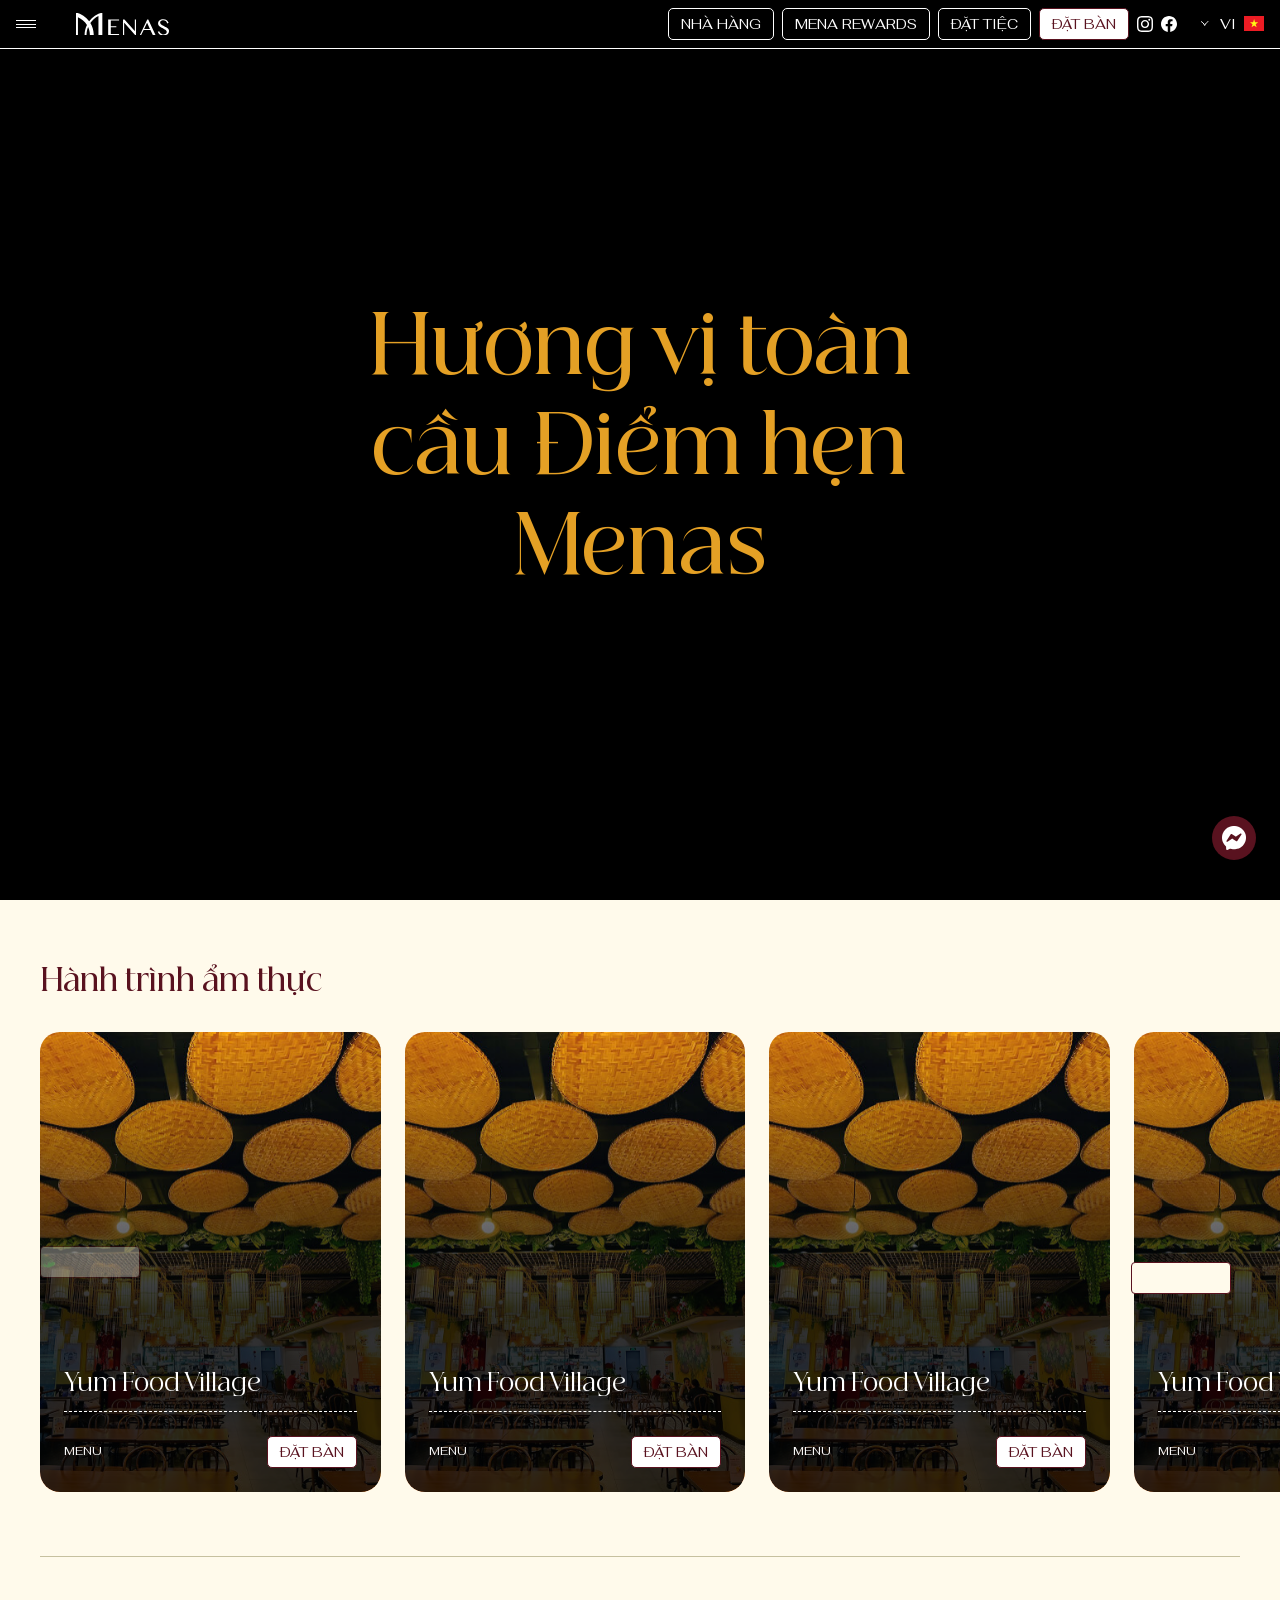
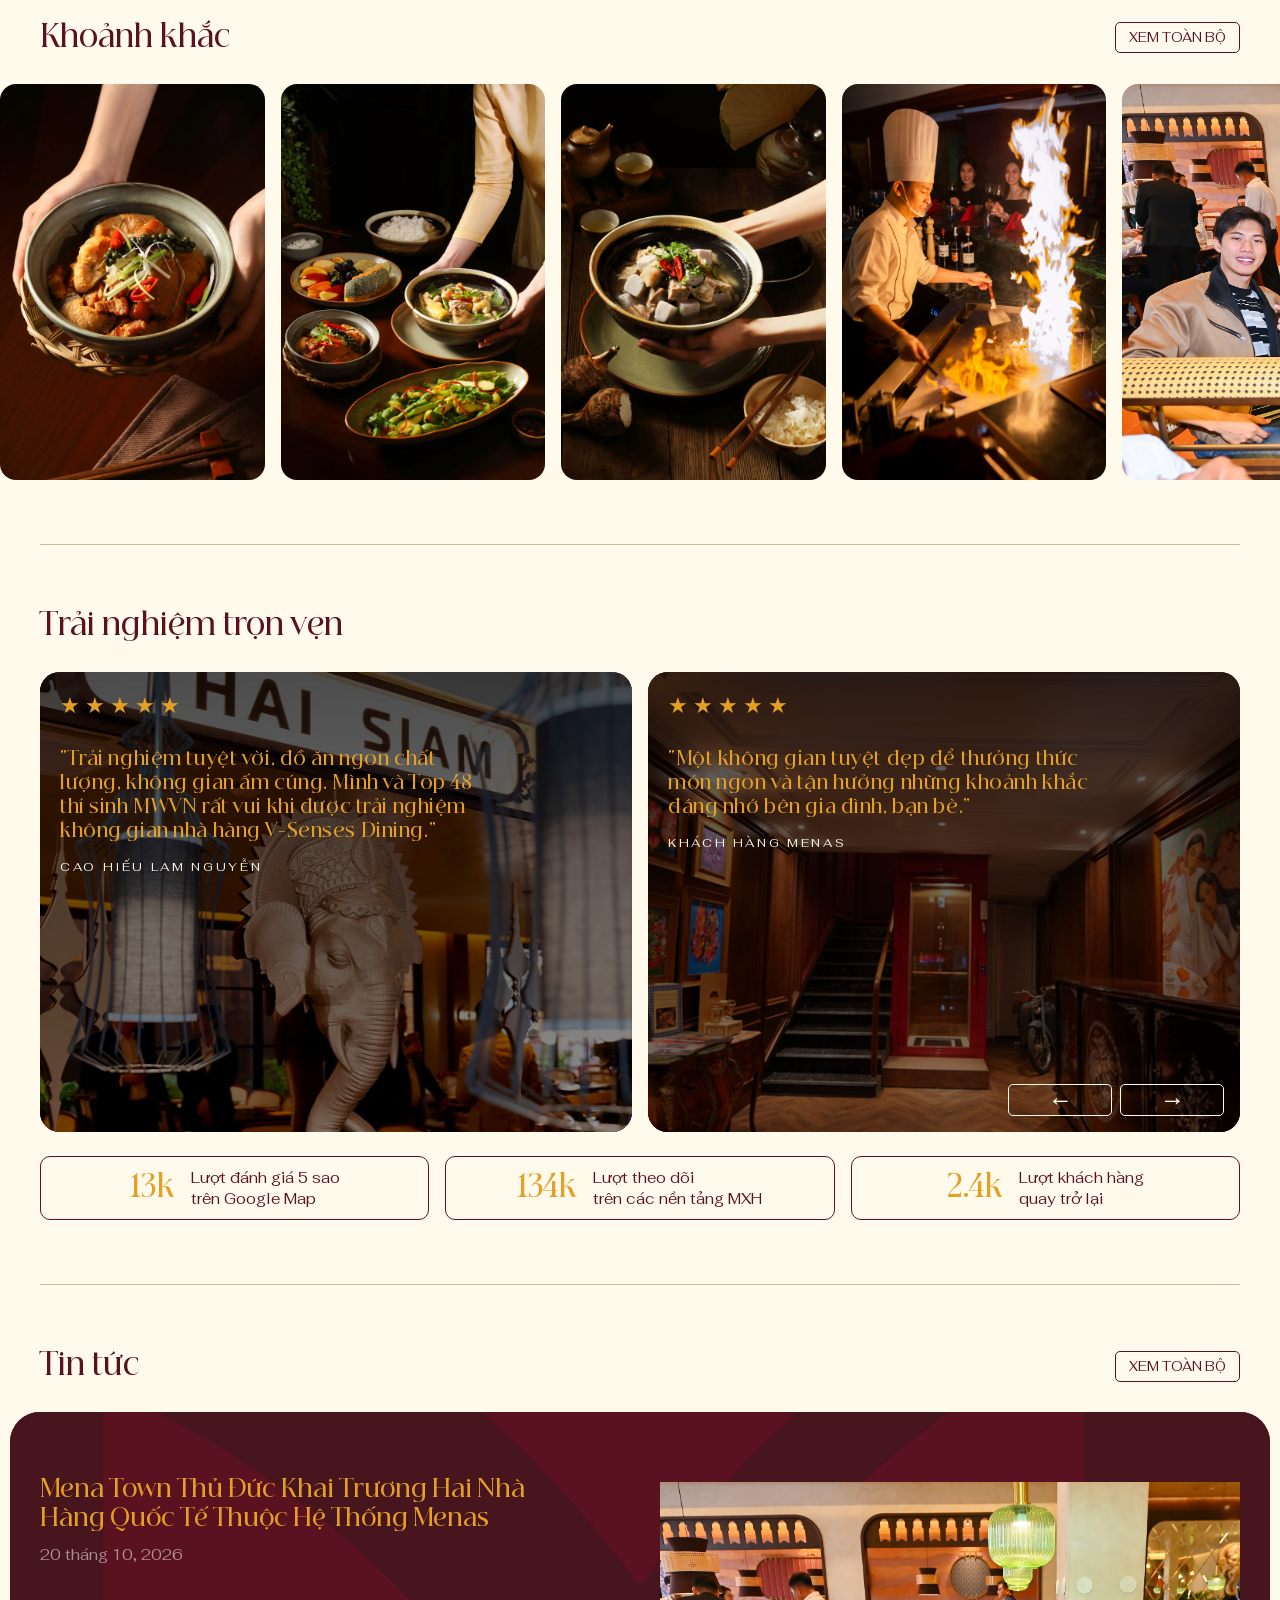
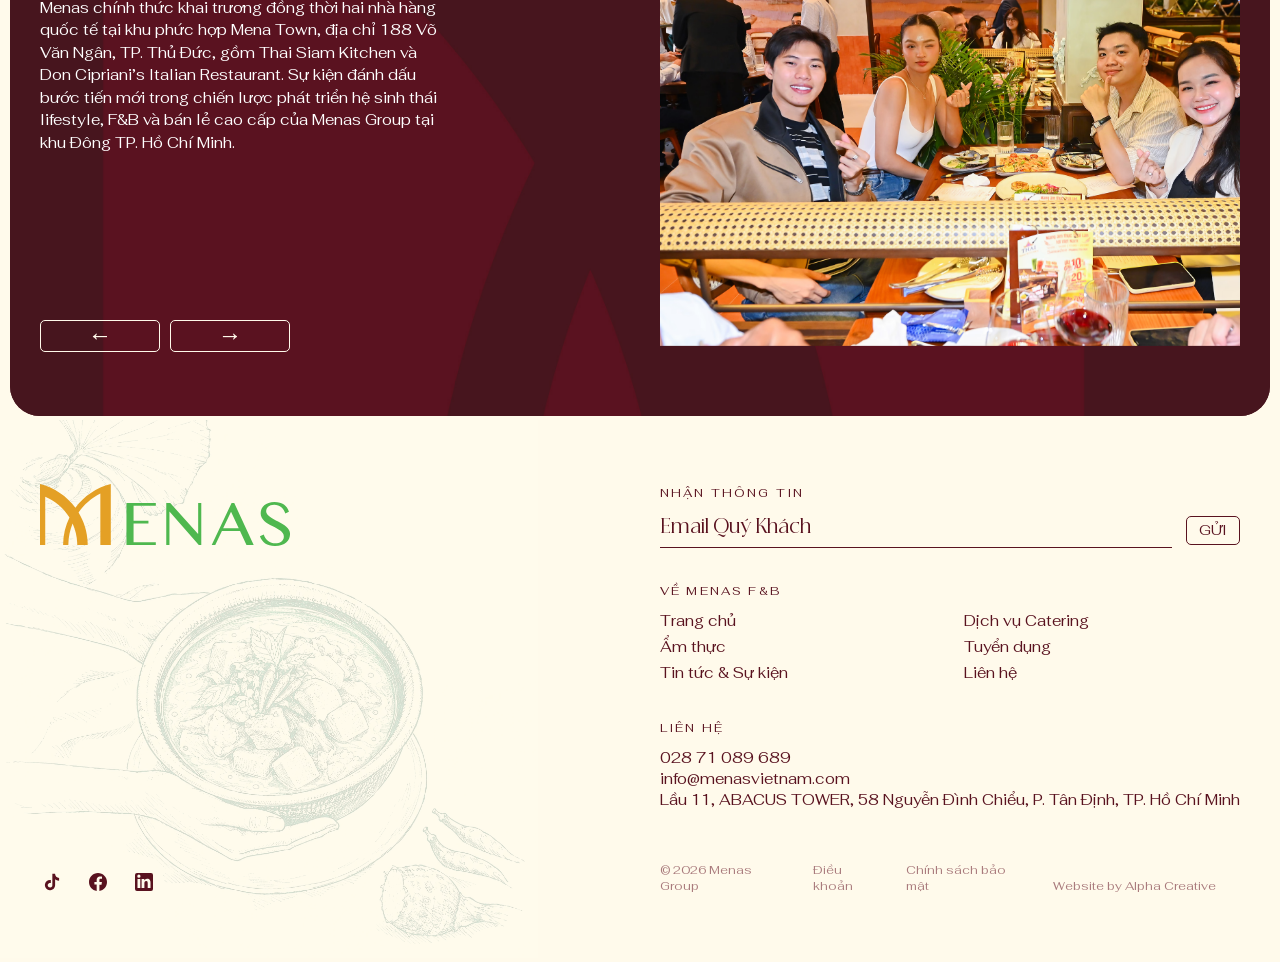
==== commit 7408b559: "create cta" ====
--- a/index.html
+++ b/index.html
@@ -803,7 +803,17 @@
         aria-label="Chọn ảnh"
       ></div>
     </div>
+
+    <div id="cta"></div>
+
     <!-- layout -->
+     <script>
+      fetch("./components/cta.html")
+        .then((response) => response.text())
+        .then((data) => {
+          document.getElementById("cta").innerHTML = data;
+        });
+    </script>
     <!-- footer -->
     <script>
       fetch("./components/footer.html")
--- a/assets/main/css/style.min.css
+++ b/assets/main/css/style.min.css
@@ -1,4 +1,4 @@
-@charset "UTF-8";:root{--font-heading:"Beautique Display",sans-serif;--font-body:"Fahkwang",sans-serif;--color-black:#000000;--color-white:#ffffff;--color-white-2:#fffaeb;--color-primary:#e4a025;--color-secondary:#4fb84f;--color-third:#59121f;--space-8:8px;--space-16:16px;--space-24:24px;--space-32:32px;--space-40:40px;--space-48:48px;--space-56:56px;--space-64:64px;--space-72:72px;--space-80:80px;--spacing-padding:120px 40px}@media (max-width:991px){:root{--space-8:8px;--space-16:8px;--space-24:16px;--space-32:24px;--space-40:32px;--space-48:40px;--space-56:48px;--space-64:56px;--space-72:64px;--space-80:72px;--spacing-padding:64px 16px}}.font-heading{font-family:var(--font-heading)}.font-body{font-family:var(--font-body)}.heading-1{font-size:80px;line-height:1.25}@media (max-width:991px){.heading-1{font-size:40px}}.heading-2{font-size:40px;line-height:1.2}@media (max-width:991px){.heading-2{font-size:30px}}.heading-3{font-size:30px;line-height:1.2}@media (max-width:991px){.heading-3{font-size:24px}}.heading-4{font-size:24px;line-height:1.2}@media (max-width:991px){.heading-4{font-size:20px}}.b1{font-size:19px;line-height:1.2}.b2{font-size:15px;line-height:1.2}.b3{font-size:14px;line-height:1}.b4{font-size:12px;line-height:1.2}.fw-500{font-weight:500}.padding-inner-l{padding-left:124px}@media (max-width:991px){.padding-inner-l{padding-left:24px}}.color-black{color:var(--color-black)}.color-white{color:var(--color-white)}.color-primary{color:var(--color-primary)}.color-secondary{color:var(--color-secondary)}.color-third{color:var(--color-third)}.limit-width{max-width:1440px;width:100%;margin:0 auto}@media (min-width:1024px){.limit-11-col{max-width:91.6666666667%;width:100%;margin:0 auto}.limit-10-col{max-width:83.3333333333%;width:100%;margin:0 auto}.limit-9-col{max-width:75%;width:100%;margin:0 auto}.limit-8-col{max-width:66.6666666667%;width:100%;margin:0 auto}.limit-7-col{max-width:58.3333333333%;width:100%;margin:0 auto}.limit-6-col{max-width:50%;width:100%;margin:0 auto}}.mt-8{margin-top:var(--space-8)}.mt-16{margin-top:var(--space-16)}.mt-24{margin-top:var(--space-24)}.mt-32{margin-top:var(--space-32)}.mt-40{margin-top:var(--space-40)}.mt-48{margin-top:var(--space-48)}.mt-56{margin-top:var(--space-56)}.mt-64{margin-top:var(--space-64)}.mt-72{margin-top:var(--space-72)}.mt-80{margin-top:var(--space-80)}.mb-8{margin-bottom:var(--space-8)}.mb-16{margin-bottom:var(--space-16)}.mb-24{margin-bottom:var(--space-24)}.mb-32{margin-bottom:var(--space-32)}.mb-40{margin-bottom:var(--space-40)}.mb-48{margin-bottom:var(--space-48)}.mb-56{margin-bottom:var(--space-56)}.mb-64{margin-bottom:var(--space-64)}.mb-72{margin-bottom:var(--space-72)}.mb-80{margin-bottom:var(--space-80)}.ml-8{margin-left:var(--space-8)}.ml-16{margin-left:var(--space-16)}.ml-24{margin-left:var(--space-24)}.ml-32{margin-left:var(--space-32)}.ml-40{margin-left:var(--space-40)}.ml-48{margin-left:var(--space-48)}.ml-56{margin-left:var(--space-56)}.ml-64{margin-left:var(--space-64)}.ml-72{margin-left:var(--space-72)}.ml-80{margin-left:var(--space-80)}.mr-8{margin-right:var(--space-8)}.mr-16{margin-right:var(--space-16)}.mr-24{margin-right:var(--space-24)}.mr-32{margin-right:var(--space-32)}.mr-40{margin-right:var(--space-40)}.mr-48{margin-right:var(--space-48)}.mr-56{margin-right:var(--space-56)}.mr-64{margin-right:var(--space-64)}.mr-72{margin-right:var(--space-72)}.mr-80{margin-right:var(--space-80)}.mx-8{margin-left:var(--space-8);margin-right:var(--space-8)}.mx-16{margin-left:var(--space-16);margin-right:var(--space-16)}.mx-24{margin-left:var(--space-24);margin-right:var(--space-24)}.mx-32{margin-left:var(--space-32);margin-right:var(--space-32)}.mx-40{margin-left:var(--space-40);margin-right:var(--space-40)}.mx-48{margin-left:var(--space-48);margin-right:var(--space-48)}.mx-56{margin-left:var(--space-56);margin-right:var(--space-56)}.mx-64{margin-left:var(--space-64);margin-right:var(--space-64)}.mx-72{margin-left:var(--space-72);margin-right:var(--space-72)}.mx-80{margin-left:var(--space-80);margin-right:var(--space-80)}.my-8{margin-top:var(--space-8);margin-bottom:var(--space-8)}.my-16{margin-top:var(--space-16);margin-bottom:var(--space-16)}.my-24{margin-top:var(--space-24);margin-bottom:var(--space-24)}.my-32{margin-top:var(--space-32);margin-bottom:var(--space-32)}.my-40{margin-top:var(--space-40);margin-bottom:var(--space-40)}.my-48{margin-top:var(--space-48);margin-bottom:var(--space-48)}.my-56{margin-top:var(--space-56);margin-bottom:var(--space-56)}.my-64{margin-top:var(--space-64);margin-bottom:var(--space-64)}.my-72{margin-top:var(--space-72);margin-bottom:var(--space-72)}.my-80{margin-top:var(--space-80);margin-bottom:var(--space-80)}.pt-8{padding-top:var(--space-8)}.pt-16{padding-top:var(--space-16)}.pt-24{padding-top:var(--space-24)}.pt-32{padding-top:var(--space-32)}.pt-40{padding-top:var(--space-40)}.pt-48{padding-top:var(--space-48)}.pt-56{padding-top:var(--space-56)}.pt-64{padding-top:var(--space-64)}.pt-72{padding-top:var(--space-72)}.pt-80{padding-top:var(--space-80)}.pb-8{padding-bottom:var(--space-8)}.pb-16{padding-bottom:var(--space-16)}.pb-24{padding-bottom:var(--space-24)}.pb-32{padding-bottom:var(--space-32)}.pb-40{padding-bottom:var(--space-40)}.pb-48{padding-bottom:var(--space-48)}.pb-56{padding-bottom:var(--space-56)}.pb-64{padding-bottom:var(--space-64)}.pb-72{padding-bottom:var(--space-72)}.pb-80{padding-bottom:var(--space-80)}.pl-8{padding-left:var(--space-8)}.pl-16{padding-left:var(--space-16)}.pl-24{padding-left:var(--space-24)}.pl-32{padding-left:var(--space-32)}.pl-40{padding-left:var(--space-40)}.pl-48{padding-left:var(--space-48)}.pl-56{padding-left:var(--space-56)}.pl-64{padding-left:var(--space-64)}.pl-72{padding-left:var(--space-72)}.pl-80{padding-left:var(--space-80)}.pr-8{padding-right:var(--space-8)}.pr-16{padding-right:var(--space-16)}.pr-24{padding-right:var(--space-24)}.pr-32{padding-right:var(--space-32)}.pr-40{padding-right:var(--space-40)}.pr-48{padding-right:var(--space-48)}.pr-56{padding-right:var(--space-56)}.pr-64{padding-right:var(--space-64)}.pr-72{padding-right:var(--space-72)}.pr-80{padding-right:var(--space-80)}.px-8{padding-left:var(--space-8);padding-right:var(--space-8)}.px-16{padding-left:var(--space-16);padding-right:var(--space-16)}.px-24{padding-left:var(--space-24);padding-right:var(--space-24)}.px-32{padding-left:var(--space-32);padding-right:var(--space-32)}.px-40{padding-left:var(--space-40);padding-right:var(--space-40)}.px-48{padding-left:var(--space-48);padding-right:var(--space-48)}.px-56{padding-left:var(--space-56);padding-right:var(--space-56)}.px-64{padding-left:var(--space-64);padding-right:var(--space-64)}.px-72{padding-left:var(--space-72);padding-right:var(--space-72)}.px-80{padding-left:var(--space-80);padding-right:var(--space-80)}.py-8{padding-top:var(--space-8);padding-bottom:var(--space-8)}.py-16{padding-top:var(--space-16);padding-bottom:var(--space-16)}.py-24{padding-top:var(--space-24);padding-bottom:var(--space-24)}.py-32{padding-top:var(--space-32);padding-bottom:var(--space-32)}.py-40{padding-top:var(--space-40);padding-bottom:var(--space-40)}.py-48{padding-top:var(--space-48);padding-bottom:var(--space-48)}.py-56{padding-top:var(--space-56);padding-bottom:var(--space-56)}.py-64{padding-top:var(--space-64);padding-bottom:var(--space-64)}.py-72{padding-top:var(--space-72);padding-bottom:var(--space-72)}.py-80{padding-top:var(--space-80);padding-bottom:var(--space-80)}.gap-8{gap:var(--space-8)}.gap-16{gap:var(--space-16)}.gap-24{gap:var(--space-24)}.gap-32{gap:var(--space-32)}.gap-40{gap:var(--space-40)}.gap-48{gap:var(--space-48)}.gap-56{gap:var(--space-56)}.gap-64{gap:var(--space-64)}.gap-72{gap:var(--space-72)}.gap-80{gap:var(--space-80)}.gap-x-8{column-gap:var(--space-8)}.gap-x-16{column-gap:var(--space-16)}.gap-x-24{column-gap:var(--space-24)}.gap-x-32{column-gap:var(--space-32)}.gap-x-40{column-gap:var(--space-40)}.gap-x-48{column-gap:var(--space-48)}.gap-x-56{column-gap:var(--space-56)}.gap-x-64{column-gap:var(--space-64)}.gap-x-72{column-gap:var(--space-72)}.gap-x-80{column-gap:var(--space-80)}.gap-y-8{row-gap:var(--space-8)}.gap-y-16{row-gap:var(--space-16)}.gap-y-24{row-gap:var(--space-24)}.gap-y-32{row-gap:var(--space-32)}.gap-y-40{row-gap:var(--space-40)}.gap-y-48{row-gap:var(--space-48)}.gap-y-56{row-gap:var(--space-56)}.gap-y-64{row-gap:var(--space-64)}.gap-y-72{row-gap:var(--space-72)}.gap-y-80{row-gap:var(--space-80)}*,:after,:before{box-sizing:border-box}*{margin:0;padding:0;font:inherit}canvas,img,picture,svg,video{display:block;max-width:100%}input,select,textarea{background-color:transparent;outline:0}button{cursor:pointer;background-color:transparent;outline:0;border:0}[type=button],[type=reset],[type=submit],button{-webkit-appearance:button}[type=button]::-moz-focus-inner,[type=reset]::-moz-focus-inner,[type=submit]::-moz-focus-inner,button::-moz-focus-inner{border-style:none;padding:0}[type=button]:-moz-focusring,[type=reset]:-moz-focusring,[type=submit]:-moz-focusring,button:-moz-focusring{outline:1px solid #000}[type=checkbox],[type=radio]{box-sizing:border-box;padding:0}[type=search]::-webkit-search-decoration{-webkit-appearance:none}button:focus{outline:0}a,a:hover{text-decoration:none;cursor:pointer;outline:0;color:inherit}ol,ul{list-style:none;margin:0;padding:0}h1,h2,h3,h4,h5,h6,p{margin:0;padding:0;overflow-wrap:break-word}body{width:100%;min-height:100vh;text-rendering:optimizeLegibility!important;-webkit-font-smoothing:auto!important;-moz-osx-font-smoothing:grayscale!important;font-family:var(--font-body)}.btn-global{display:inline-block;font-size:14px;line-height:1;border-radius:5px;text-transform:uppercase;transition:all .3s ease;padding:8px 12px}.btn-global.btn-outline{border:1px solid var(--color-white);color:var(--color-white);background-color:transparent}.btn-global.btn-outline:hover{color:var(--color-third);border:1px solid var(--color-primary);background-color:var(--color-primary)}.btn-global.btn-bg{background-color:var(--color-white);border:1px solid var(--color-third);color:var(--color-third)}.btn-global.btn-bg:hover{border:1px solid var(--color-primary);background-color:var(--color-primary)}.style-spacing{height:64px}.rolling-text{position:relative;overflow:hidden;display:inline-block;color:var(--color-third)}.rolling-text:hover::before{transform:translate3d(0,0,0)}.rolling-text:hover span{transform:translate3d(0,-200%,0)}.rolling-text::before{content:attr(data-replace);position:absolute;top:0;left:0;width:100%;height:100%;color:var(--color-third);transform-origin:50% 100%;transform:translate3d(0,150%,0);transition:transform .4s cubic-bezier(.76,0,.24,1)}.rolling-text span{display:inline-block;transition:transform .4s cubic-bezier(.76,0,.24,1);color:var(--color-third)}.style-section{position:relative;z-index:3;background-color:var(--color-white-2)}.style-section.no-border::before{content:unset!important}.style-section+.style-section{padding-top:64px}.style-section+.style-section::before{position:absolute;top:0;left:50%;width:calc(100% - max(80px,100vw - 1272px));border-top:1px solid #c6c09f;content:"";transform:translateX(-50%)}@media (max-width:991px){.style-section+.style-section{padding-top:48px}}@media (max-width:767px){.style-section+.style-section::before{width:calc(100% - 48px)}.sectionMoment-all,.sectionNews-all{font-size:11px}}[parallax-image]{position:relative;overflow:hidden}[parallax-image] img{position:absolute;top:0;left:0;width:120%;height:120%;object-fit:cover;transform:translateY(-10%)}.footer-no-line #footer:before{border:none}.lightpick{--color-stroke:rgba(89, 18, 31, 0.2);--color-bg:var(--color-white);--color-active-is-today:rgba(89, 18, 31, 0.5);--color-active-is-today-opacity:rgba(89, 18, 31, 0.2);--color-active:var(--color-third);color:var(--color-third)}.lightpick .lightpick__days{display:grid;grid-template-columns:repeat(7,1fr);gap:1px;background-color:var(--color-stroke);border:1px solid var(--color-stroke)}.lightpick .lightpick__day{background-color:var(--color-bg)}.lightpick .lightpick__day.is-today{background-image:none;background-color:var(--color-active-is-today);color:var(--color-bg)}.lightpick .lightpick__day.is-end-date,.lightpick .lightpick__day.is-end-date:hover,.lightpick .lightpick__day.is-start-date,.lightpick .lightpick__day.is-start-date:hover{background-image:none;background-color:var(--color-active);color:var(--color-bg);border-radius:none}.lightpick .lightpick__day:not(.is-disabled):hover{background-image:none;background-color:var(--color-active);color:var(--color-bg)}.lightpick .lightpick__month-title,.lightpick .lightpick__month-title>.lightpick__select-months{margin-left:0;padding-left:0;border-radius:0;direction:ltr;text-align:left;width:max-content}.lightpick .lightpick__days-of-the-week{margin-bottom:8px;margin-top:8px}.lightpick .lightpick__day.is-disabled{text-decoration:line-through}.lightpick .lightpick__days div{background-color:var(--color-bg)}.container-swiper{position:relative;width:100%;height:100svh;overflow:hidden}#header{z-index:999;left:0;right:0;top:0;--color-main-line:var(--color-white)}#header.header-default{--color-main-line:var(--color-third)}#header.header-default .header-inner{background-color:var(--color-white-2)}#header.header-default .header-logo img.logo-active{opacity:1;visibility:visible}#header.header-default .btn-global.btn-bg{background-color:var(--color-third);color:var(--color-white)}#header.scrolled{--color-main-line:var(--color-third)}#header.scrolled .header-inner{background-color:var(--color-white-2)}#header.scrolled .header-logo img.logo-active{opacity:1;visibility:visible}#header.scrolled .btn-global.btn-bg{background-color:var(--color-third);color:var(--color-white)}#header.scrolled .btn-global.btn-bg:hover{background-color:var(--color-primary)}#header .btn-global.btn-outline{color:var(--color-main-line);border:1px solid var(--color-main-line)}#header .header-inner{position:relative;z-index:8;border-bottom:1px solid var(--color-main-line);padding:8px 16px;transition:background .3s ease}#header .header-ovl{position:fixed;top:0;left:0;width:100%;height:100vh;background-color:rgba(0,0,0,.7);z-index:6;opacity:0;visibility:hidden;transition:all .3s ease}#header .header-menu{position:fixed;top:60px;left:12px;background-image:linear-gradient(rgba(255,250,235,.75),rgba(255,250,235,.75)),url(../../images/icons/bg-pa.png);background-position:center;background-size:cover;background-repeat:no-repeat;height:calc(100vh - 76px);max-width:400px;width:100%;border-radius:20px;padding:24px;z-index:10;opacity:0;visibility:hidden;transition:all .3s ease}@media (max-width:560px){#header .header-menu{right:16px;max-width:calc(100% - 24px)}}#header .header-menu-inner{display:flex;flex-direction:column;gap:32px}#header .header-menu-bottom{padding-top:12px;border-top:1px solid var(--color-third)}#header .header-left{display:flex;align-items:center;gap:40px}@media (max-width:991px){#header .header-left{gap:24px}}#header .header-ham{width:20px;height:8px;position:relative;cursor:pointer;transition:all .3s ease}#header .header-ham.active span:nth-child(1){top:3.5px;transform:rotate(45deg)}#header .header-ham.active span:nth-child(2){opacity:0}#header .header-ham.active span:nth-child(3){top:3.5px;transform:rotate(-45deg)}#header .header-ham::before{content:"";width:44px;height:44px;position:absolute;top:50%;left:50%;transform:translate(-50%,-50%);border-radius:50%}#header .header-ham span{position:absolute;display:block;width:100%;height:1px;background-color:var(--color-main-line);left:0;transition:all .3s ease;opacity:1}#header .header-ham span:nth-child(1){top:0}#header .header-ham span:nth-child(2){top:3.5px}#header .header-ham span:nth-child(3){top:7px}#header .header-logo{height:24px;width:auto;min-width:93px}#header .header-logo img{position:absolute;height:24px;width:auto}#header .header-logo img.logo-active{opacity:0;visibility:hidden;transition:all .3s ease}#header .header-list-button{gap:8px}@media (max-width:991px){#header .header-list-button{--color-main-line:var(--color-third)}#header .header-list-button .btn-bg{background-color:transparent}}#header .header-social-bottom ul{display:flex;align-items:center;gap:8px}#header .header-social-bottom ul svg:hover path{color:var(--color-primary)}#header .header-social-bottom ul svg path{color:var(--color-third);transition:color .3s ease}#header .header-social ul{display:flex;align-items:center;gap:8px}#header .header-social ul svg:hover path{color:var(--color-primary)}#header .header-social ul svg path{color:var(--color-main-line);transition:color .3s ease}#header .header-right{gap:8px}#header .header-lang{margin-left:16px}#header .header-lang .dropdown-custom{position:relative;cursor:pointer}#header .header-lang .icon path{color:var(--color-main-line)}#header .header-lang .dropdown-custom-menu{position:absolute;right:-12px;top:100%;margin-top:16px;background-color:var(--color-white-2);border-radius:10px;padding:10px 0;display:flex;flex-direction:column;align-items:center;gap:4px;width:calc(100% + 12px);opacity:0;visibility:hidden;transition:all .3s ease}#header .header-lang .dropdown-custom-menu.dropdown--active{opacity:1;visibility:visible}#header .header-lang .dropdown-custom-btn{display:flex;align-items:center;gap:4px}#header .header-lang .dropdown-custom-btn .value-select{font-size:14px;line-height:1.2;text-transform:uppercase;color:var(--color-main-line);display:flex;align-items:center;gap:8px;transition:color .3s ease}#header .header-lang .dropdown-custom-btn span{width:27px;text-align:right}#header .header-lang .dropdown-custom-item{width:100%;display:flex;align-items:center;justify-content:center;gap:8px;font-size:14px;line-height:1.2;text-transform:uppercase;color:var(--color-third);padding:4px 0;transition:background .3s ease;cursor:pointer}#header .header-lang .dropdown-custom-item:hover{background-color:var(--color-primary)}#header .header-lang .dropdown-custom-item span{color:var(--color-third);width:27px;text-align:right}.banner{position:sticky;top:0;height:100vh;z-index:1;overflow:hidden;background-color:var(--color-black)}.banner.short-height{height:60vh}.banner.two-col .banner-inner{display:grid;grid-template-columns:1fr 1fr}@media (max-width:767px){.banner.two-col .banner-inner{grid-template-columns:1fr}}@media (max-width:767px){.banner.two-col{height:auto}}.banner.two-col::before{content:"";position:absolute;inset:0;background-color:rgba(0,0,0,.55);z-index:2;pointer-events:none}.banner-contact{position:relative;z-index:4;max-width:50%}@media (max-width:767px){.banner-contact{max-width:100%}}.banner-contact .list-phone{color:var(--color-white);margin-top:24px}.banner-contact h3{margin-bottom:24px}.banner-contact a,.banner-contact p{color:var(--color-white)}.banner-contact .box-contact a,.banner-contact .box-contact p{color:var(--color-white)}.banner-contact .box-contact a{display:block;width:max-content}.banner-contact .box-social{margin-top:12px}.banner-contact .box-social svg path{color:var(--color-white)}.banner-form{position:relative;z-index:4;width:100%;display:flex;justify-content:center;align-items:center}.banner-form .form-row button{width:100%;height:36px}.banner-form .form-row.two-item{display:grid;grid-template-columns:1fr 1fr;gap:10px}.banner-right{display:flex;align-items:center;width:100%}@media (max-width:991px){.banner-right{padding:48px 0 56px}}.banner-right form{max-width:calc(100% - 180px);width:100%;display:flex;flex-direction:column;gap:10px}@media (max-width:991px){.banner-right form{max-width:calc(100% - 40px)}}.banner-right form .form-item{position:relative}.banner-right form .form-item input{width:100%;height:47px;padding:0 16px;border:1px solid var(--color-white);border-radius:8px;background:0 0;outline:0;transition:border-color .3s ease;color:var(--color-white)}.banner-right form .form-item input:focus{border-color:var(--color-primary)}.banner-right form .form-item.has-error input{border:1px solid var(--color-primary)}.banner-right form .form-item textarea{width:100%;min-height:120px;padding:16px;border:1px solid var(--color-white);border-radius:8px;background:0 0;outline:0;resize:vertical;font:inherit;transition:border-color .3s ease}.banner-right form .form-item textarea:focus{border-color:var(--color-primary)}.banner-right form .form-item label{position:absolute;top:50%;left:16px;transform:translateY(-50%);color:var(--color-white);pointer-events:none;transition:opacity .25s ease}.banner-right form .form-item-textarea label{top:16px;transform:none}.banner-right form .form-item input:focus+label,.banner-right form .form-item input:not(:placeholder-shown)+label,.banner-right form .form-item textarea:focus+label,.banner-right form .form-item textarea:not(:placeholder-shown)+label{opacity:0}.banner-left{display:flex;align-items:center;padding-left:70px}@media (max-width:991px){.banner-left{padding-left:20px;padding-bottom:56px;padding-top:200px}}.banner-bg{background-image:var(--bg);height:100%;background-size:cover;background-position:center;background-repeat:no-repeat}.banner::before{content:"";position:absolute;inset:0;background-color:rgba(0,0,0,.5);z-index:2}.banner-content{position:absolute;top:50%;left:50%;transform:translate(-50%,-50%);z-index:3}@media (max-width:991px){.banner-content{max-width:calc(100% - 80px);width:100%}}.banner-inner{width:100%;height:100%}.banner-thum{width:100%;height:100%}.banner .video{width:100%;height:100%}.banner .video iframe{position:absolute;top:50%;left:50%;width:100%;height:100%;transform:translate(-50%,-50%) scale(1.2)}.banner-slider{width:100%;height:100%}.banner-image{width:100%;height:100%}.banner-image img{width:100%;height:100%;object-fit:cover}#footer{position:relative;background-color:var(--color-white-2)}#footer::before{position:absolute;z-index:1;top:0;left:50%;width:calc(100% - max(80px,100vw - 1272px));border-top:1px solid #c6c09f;content:"";transform:translateX(-50%)}#footer.not-line-top::before{display:none}@media (max-width:767px){#footer::before{width:calc(100% - 48px)}}.footer-container{position:relative;display:grid;grid-template-columns:minmax(280px,1fr) minmax(0,1fr);min-height:525px;padding:68px max(40px,(100vw - 1272px) / 2);color:var(--color-third);font-family:var(--font-body)}.footer-container::after{position:absolute;z-index:0;top:0;bottom:0;left:0;width:min(42%,680px);background:transparent url(../../images/icons/pattern-footer.webp) no-repeat left center/contain;content:"";pointer-events:none;opacity:.18}.footer-left{position:relative;z-index:1;display:flex;flex-direction:column;align-items:flex-start;justify-content:space-between;min-height:390px;padding:0}.footer-logo{display:inline-flex;width:250px;margin-top:0}.footer-logo img{display:block;width:100%;height:auto}.footer-social{display:flex;align-items:center;gap:22px}.footer-social-mobile{display:none}.footer-social-link{display:inline-flex;width:24px;height:24px;align-items:center;justify-content:center;color:var(--color-third);transition:color .2s ease}.footer-social-link svg{display:block;width:100%;height:100%}.footer-social-link:focus-visible,.footer-social-link:hover{color:var(--color-primary)}.footer-right{position:relative;z-index:1;display:flex;flex-direction:column;gap:36px;padding:2px 0 0 20px}.footer-title{display:block;margin:0 0 12px;color:var(--color-third);font-family:var(--font-body);font-size:12px;font-weight:400;letter-spacing:.18em;line-height:1.3;text-transform:uppercase}.footer-newsletter-field{display:flex;align-items:center;gap:14px}.footer-newsletter-field input{width:100%;min-width:0;padding:0 0 4px;border:0;border-bottom:1px solid var(--color-third);border-radius:0;outline:0;background:0 0;color:var(--color-third);font-family:var(--font-heading);font-size:19px}.footer-newsletter-field input::placeholder{color:var(--color-third);opacity:1}.footer-newsletter-field input:focus-visible{border-bottom-color:var(--color-primary)}.footer-newsletter-field button{flex:0 0 auto;padding:5px 12px;border:1px solid var(--color-third);border-radius:5px;background:0 0;color:var(--color-third);font-family:var(--font-body);font-size:14px;line-height:1.2;text-transform:uppercase;transition:color .2s ease,background-color .2s ease,border-color .2s ease}.footer-newsletter-field button:focus-visible,.footer-newsletter-field button:hover{border-color:var(--color-primary);background-color:var(--color-primary)}.footer-navigation .footer-title{margin-bottom:10px}.footer-links{display:grid;grid-auto-flow:column;grid-template-rows:repeat(3,auto);grid-template-columns:1fr 1fr;column-gap:28px;row-gap:2px;margin:0;padding:0;list-style:none}.footer-contact a,.footer-contact p,.footer-links a{margin:0;color:var(--color-third);font-size:15px;line-height:1.4;text-decoration:none}.footer-contact a,.footer-links a{transition:color .2s ease}.footer-contact a:focus-visible,.footer-contact a:hover,.footer-links a:focus-visible,.footer-links a:hover{color:var(--color-primary)}.footer-contact{display:flex;flex-direction:column;font-style:normal}.footer-contact .footer-title{margin-bottom:10px}.footer-right>.footer-social{display:none;margin-top:-18px}.footer-bottom{display:grid;grid-template-columns:auto 1fr auto;align-items:end;gap:12px 24px;margin-top:auto;color:#a8797b;font-size:12px;line-height:1.35}.footer-bottom p{margin:0}.footer-bottom a{color:inherit;text-decoration:none}.footer-bottom a:focus-visible,.footer-bottom a:hover{color:var(--color-third)}.footer-copyright{grid-column:1/-1}.footer-legal{display:flex;gap:22px}@media (max-width:991px){.footer-legal{flex-wrap:wrap}}.footer-credit{justify-self:end;white-space:nowrap}@media (max-width:991px){.footer-container{grid-template-columns:minmax(220px,.8fr) minmax(0,1.2fr);min-height:480px;padding:56px 32px}.footer-left{min-height:360px}.footer-logo{width:210px}.footer-right{gap:28px;padding-left:12px}.footer-bottom{grid-template-columns:1fr auto}.footer-copyright{grid-column:1/-1}.footer-credit{grid-column:1/-1;justify-self:start}}@media (max-width:767px){.footer-container{grid-template-columns:1fr;gap:38px;padding:44px 24px 32px}.footer-left{min-height:0}.footer-social-desktop{display:none}.footer-container::after{width:100%;height:250px;bottom:auto}.footer-logo{width:190px}.footer-right{margin-top:2px}.footer-right>.footer-social{display:flex;margin-top:-16px;gap:16px}.footer-right{gap:30px;padding:0}.footer-newsletter-field input{font-size:18px}.footer-links{column-gap:12px}.footer-contact a,.footer-contact p,.footer-links a{font-size:13px}.footer-bottom{grid-template-columns:1fr;align-items:start}.footer-copyright,.footer-credit{grid-column:auto}.footer-legal{gap:16px}}.dining{padding-bottom:64px}.dining-inner{--dining-gutter:max(40px, calc((100vw - 1272px) / 2));width:100%;padding:64px 0 0 var(--dining-gutter)}.dining-heading{margin-bottom:32px}.dining-box{position:relative;width:100%;aspect-ratio:404/545;border-radius:20px;overflow:hidden;cursor:pointer}.dining-box:hover .dining-image{transform:scale(1.05)}.dining-card-link{position:absolute;inset:0;z-index:1}.dining-image{width:100%;height:100%;transition:transform .4s ease;transform-origin:center}.dining-image img{width:120%;height:120%;object-fit:cover;display:block}.dining-content{position:absolute;inset:0;z-index:2;background:linear-gradient(rgba(0,0,0,0) 0,rgba(0,0,0,.8) 60%);border-radius:20px;overflow:hidden;display:flex;flex-direction:column;justify-content:flex-end;padding:24px;pointer-events:none}.dining-name{border-bottom:1px dashed var(--color-white);padding-bottom:12px;margin-bottom:24px}.dining-link{display:flex;align-items:center;justify-content:space-between;pointer-events:auto}.dining-menu{transition:color .25s ease}.dining-menu:focus-visible,.dining-menu:hover{color:var(--color-primary)}.dining-slider{--gap:24px;--per-view:3.4;--pad-left:0px;--btn-size:44px;--btn-gap:16px;position:relative;--slide-w:calc(
+:root{--font-heading:"Beautique Display",sans-serif;--font-body:"Fahkwang",sans-serif;--color-black:#000000;--color-white:#ffffff;--color-white-2:#fffaeb;--color-primary:#e4a025;--color-secondary:#4fb84f;--color-third:#59121f;--space-8:8px;--space-16:16px;--space-24:24px;--space-32:32px;--space-40:40px;--space-48:48px;--space-56:56px;--space-64:64px;--space-72:72px;--space-80:80px;--spacing-padding:120px 40px}::selection{background-color:transparent;color:var(--color-primary)}@media (max-width:991px){:root{--space-8:8px;--space-16:8px;--space-24:16px;--space-32:24px;--space-40:32px;--space-48:40px;--space-56:48px;--space-64:56px;--space-72:64px;--space-80:72px;--spacing-padding:64px 16px}}.font-heading{font-family:var(--font-heading)}.font-body{font-family:var(--font-body)}.heading-1{font-size:80px;line-height:1.25}@media (max-width:991px){.heading-1{font-size:40px}}.heading-2{font-size:40px;line-height:1.2}@media (max-width:991px){.heading-2{font-size:30px}}.heading-3{font-size:30px;line-height:1.2}@media (max-width:991px){.heading-3{font-size:24px}}.heading-4{font-size:24px;line-height:1.2}@media (max-width:991px){.heading-4{font-size:20px}}.b1{font-size:19px;line-height:1.2}.b2{font-size:15px;line-height:1.2}.b3{font-size:14px;line-height:1}.b4{font-size:12px;line-height:1.2}.fw-500{font-weight:500}.padding-inner-l{padding-left:124px}@media (max-width:991px){.padding-inner-l{padding-left:24px}}.color-black{color:var(--color-black)}.color-white{color:var(--color-white)}.color-primary{color:var(--color-primary)}.color-secondary{color:var(--color-secondary)}.color-third{color:var(--color-third)}.limit-width{max-width:1440px;width:100%;margin:0 auto}@media (min-width:1024px){.limit-11-col{max-width:91.6666666667%;width:100%;margin:0 auto}.limit-10-col{max-width:83.3333333333%;width:100%;margin:0 auto}.limit-9-col{max-width:75%;width:100%;margin:0 auto}.limit-8-col{max-width:66.6666666667%;width:100%;margin:0 auto}.limit-7-col{max-width:58.3333333333%;width:100%;margin:0 auto}.limit-6-col{max-width:50%;width:100%;margin:0 auto}}.mt-8{margin-top:var(--space-8)}.mt-16{margin-top:var(--space-16)}.mt-24{margin-top:var(--space-24)}.mt-32{margin-top:var(--space-32)}.mt-40{margin-top:var(--space-40)}.mt-48{margin-top:var(--space-48)}.mt-56{margin-top:var(--space-56)}.mt-64{margin-top:var(--space-64)}.mt-72{margin-top:var(--space-72)}.mt-80{margin-top:var(--space-80)}.mb-8{margin-bottom:var(--space-8)}.mb-16{margin-bottom:var(--space-16)}.mb-24{margin-bottom:var(--space-24)}.mb-32{margin-bottom:var(--space-32)}.mb-40{margin-bottom:var(--space-40)}.mb-48{margin-bottom:var(--space-48)}.mb-56{margin-bottom:var(--space-56)}.mb-64{margin-bottom:var(--space-64)}.mb-72{margin-bottom:var(--space-72)}.mb-80{margin-bottom:var(--space-80)}.ml-8{margin-left:var(--space-8)}.ml-16{margin-left:var(--space-16)}.ml-24{margin-left:var(--space-24)}.ml-32{margin-left:var(--space-32)}.ml-40{margin-left:var(--space-40)}.ml-48{margin-left:var(--space-48)}.ml-56{margin-left:var(--space-56)}.ml-64{margin-left:var(--space-64)}.ml-72{margin-left:var(--space-72)}.ml-80{margin-left:var(--space-80)}.mr-8{margin-right:var(--space-8)}.mr-16{margin-right:var(--space-16)}.mr-24{margin-right:var(--space-24)}.mr-32{margin-right:var(--space-32)}.mr-40{margin-right:var(--space-40)}.mr-48{margin-right:var(--space-48)}.mr-56{margin-right:var(--space-56)}.mr-64{margin-right:var(--space-64)}.mr-72{margin-right:var(--space-72)}.mr-80{margin-right:var(--space-80)}.mx-8{margin-left:var(--space-8);margin-right:var(--space-8)}.mx-16{margin-left:var(--space-16);margin-right:var(--space-16)}.mx-24{margin-left:var(--space-24);margin-right:var(--space-24)}.mx-32{margin-left:var(--space-32);margin-right:var(--space-32)}.mx-40{margin-left:var(--space-40);margin-right:var(--space-40)}.mx-48{margin-left:var(--space-48);margin-right:var(--space-48)}.mx-56{margin-left:var(--space-56);margin-right:var(--space-56)}.mx-64{margin-left:var(--space-64);margin-right:var(--space-64)}.mx-72{margin-left:var(--space-72);margin-right:var(--space-72)}.mx-80{margin-left:var(--space-80);margin-right:var(--space-80)}.my-8{margin-top:var(--space-8);margin-bottom:var(--space-8)}.my-16{margin-top:var(--space-16);margin-bottom:var(--space-16)}.my-24{margin-top:var(--space-24);margin-bottom:var(--space-24)}.my-32{margin-top:var(--space-32);margin-bottom:var(--space-32)}.my-40{margin-top:var(--space-40);margin-bottom:var(--space-40)}.my-48{margin-top:var(--space-48);margin-bottom:var(--space-48)}.my-56{margin-top:var(--space-56);margin-bottom:var(--space-56)}.my-64{margin-top:var(--space-64);margin-bottom:var(--space-64)}.my-72{margin-top:var(--space-72);margin-bottom:var(--space-72)}.my-80{margin-top:var(--space-80);margin-bottom:var(--space-80)}.pt-8{padding-top:var(--space-8)}.pt-16{padding-top:var(--space-16)}.pt-24{padding-top:var(--space-24)}.pt-32{padding-top:var(--space-32)}.pt-40{padding-top:var(--space-40)}.pt-48{padding-top:var(--space-48)}.pt-56{padding-top:var(--space-56)}.pt-64{padding-top:var(--space-64)}.pt-72{padding-top:var(--space-72)}.pt-80{padding-top:var(--space-80)}.pb-8{padding-bottom:var(--space-8)}.pb-16{padding-bottom:var(--space-16)}.pb-24{padding-bottom:var(--space-24)}.pb-32{padding-bottom:var(--space-32)}.pb-40{padding-bottom:var(--space-40)}.pb-48{padding-bottom:var(--space-48)}.pb-56{padding-bottom:var(--space-56)}.pb-64{padding-bottom:var(--space-64)}.pb-72{padding-bottom:var(--space-72)}.pb-80{padding-bottom:var(--space-80)}.pl-8{padding-left:var(--space-8)}.pl-16{padding-left:var(--space-16)}.pl-24{padding-left:var(--space-24)}.pl-32{padding-left:var(--space-32)}.pl-40{padding-left:var(--space-40)}.pl-48{padding-left:var(--space-48)}.pl-56{padding-left:var(--space-56)}.pl-64{padding-left:var(--space-64)}.pl-72{padding-left:var(--space-72)}.pl-80{padding-left:var(--space-80)}.pr-8{padding-right:var(--space-8)}.pr-16{padding-right:var(--space-16)}.pr-24{padding-right:var(--space-24)}.pr-32{padding-right:var(--space-32)}.pr-40{padding-right:var(--space-40)}.pr-48{padding-right:var(--space-48)}.pr-56{padding-right:var(--space-56)}.pr-64{padding-right:var(--space-64)}.pr-72{padding-right:var(--space-72)}.pr-80{padding-right:var(--space-80)}.px-8{padding-left:var(--space-8);padding-right:var(--space-8)}.px-16{padding-left:var(--space-16);padding-right:var(--space-16)}.px-24{padding-left:var(--space-24);padding-right:var(--space-24)}.px-32{padding-left:var(--space-32);padding-right:var(--space-32)}.px-40{padding-left:var(--space-40);padding-right:var(--space-40)}.px-48{padding-left:var(--space-48);padding-right:var(--space-48)}.px-56{padding-left:var(--space-56);padding-right:var(--space-56)}.px-64{padding-left:var(--space-64);padding-right:var(--space-64)}.px-72{padding-left:var(--space-72);padding-right:var(--space-72)}.px-80{padding-left:var(--space-80);padding-right:var(--space-80)}.py-8{padding-top:var(--space-8);padding-bottom:var(--space-8)}.py-16{padding-top:var(--space-16);padding-bottom:var(--space-16)}.py-24{padding-top:var(--space-24);padding-bottom:var(--space-24)}.py-32{padding-top:var(--space-32);padding-bottom:var(--space-32)}.py-40{padding-top:var(--space-40);padding-bottom:var(--space-40)}.py-48{padding-top:var(--space-48);padding-bottom:var(--space-48)}.py-56{padding-top:var(--space-56);padding-bottom:var(--space-56)}.py-64{padding-top:var(--space-64);padding-bottom:var(--space-64)}.py-72{padding-top:var(--space-72);padding-bottom:var(--space-72)}.py-80{padding-top:var(--space-80);padding-bottom:var(--space-80)}.gap-8{gap:var(--space-8)}.gap-16{gap:var(--space-16)}.gap-24{gap:var(--space-24)}.gap-32{gap:var(--space-32)}.gap-40{gap:var(--space-40)}.gap-48{gap:var(--space-48)}.gap-56{gap:var(--space-56)}.gap-64{gap:var(--space-64)}.gap-72{gap:var(--space-72)}.gap-80{gap:var(--space-80)}.gap-x-8{column-gap:var(--space-8)}.gap-x-16{column-gap:var(--space-16)}.gap-x-24{column-gap:var(--space-24)}.gap-x-32{column-gap:var(--space-32)}.gap-x-40{column-gap:var(--space-40)}.gap-x-48{column-gap:var(--space-48)}.gap-x-56{column-gap:var(--space-56)}.gap-x-64{column-gap:var(--space-64)}.gap-x-72{column-gap:var(--space-72)}.gap-x-80{column-gap:var(--space-80)}.gap-y-8{row-gap:var(--space-8)}.gap-y-16{row-gap:var(--space-16)}.gap-y-24{row-gap:var(--space-24)}.gap-y-32{row-gap:var(--space-32)}.gap-y-40{row-gap:var(--space-40)}.gap-y-48{row-gap:var(--space-48)}.gap-y-56{row-gap:var(--space-56)}.gap-y-64{row-gap:var(--space-64)}.gap-y-72{row-gap:var(--space-72)}.gap-y-80{row-gap:var(--space-80)}*,:after,:before{box-sizing:border-box}*{margin:0;padding:0;font:inherit}canvas,img,picture,svg,video{display:block;max-width:100%}input,select,textarea{background-color:transparent;outline:0}button{cursor:pointer;background-color:transparent;outline:0;border:0}[type=button],[type=reset],[type=submit],button{-webkit-appearance:button}[type=button]::-moz-focus-inner,[type=reset]::-moz-focus-inner,[type=submit]::-moz-focus-inner,button::-moz-focus-inner{border-style:none;padding:0}[type=button]:-moz-focusring,[type=reset]:-moz-focusring,[type=submit]:-moz-focusring,button:-moz-focusring{outline:1px solid #000}[type=checkbox],[type=radio]{box-sizing:border-box;padding:0}[type=search]::-webkit-search-decoration{-webkit-appearance:none}button:focus{outline:0}a,a:hover{text-decoration:none;cursor:pointer;outline:0;color:inherit}ol,ul{list-style:none;margin:0;padding:0}h1,h2,h3,h4,h5,h6,p{margin:0;padding:0;overflow-wrap:break-word}body{width:100%;min-height:100vh;text-rendering:optimizeLegibility!important;-webkit-font-smoothing:auto!important;-moz-osx-font-smoothing:grayscale!important;font-family:var(--font-body)}.btn-global{display:inline-block;font-size:14px;line-height:1;border-radius:5px;text-transform:uppercase;transition:all .3s ease;padding:8px 12px}.btn-global.btn-outline{border:1px solid var(--color-white);color:var(--color-white);background-color:transparent}.btn-global.btn-outline:hover{color:var(--color-third);border:1px solid var(--color-primary);background-color:var(--color-primary)}.btn-global.btn-bg{background-color:var(--color-white);border:1px solid var(--color-third);color:var(--color-third)}.btn-global.btn-bg:hover{border:1px solid var(--color-primary);background-color:var(--color-primary)}a.aloading,button.aloading{cursor:default!important;pointer-events:none}a.aloading::after,button.aloading::after{display:inline-block;width:.9em;height:.9em;margin-left:.5em;vertical-align:-.1em;content:"";border:1px solid var(--color-white);border-right-color:transparent;border-radius:50%;animation:aloading-spin .7s linear infinite}@keyframes aloading-spin{to{transform:rotate(360deg)}}.style-spacing{height:64px}.rolling-text{position:relative;overflow:hidden;display:inline-block;color:var(--color-third)}.rolling-text:hover::before{transform:translate3d(0,0,0)}.rolling-text:hover span{transform:translate3d(0,-200%,0)}.rolling-text::before{content:attr(data-replace);position:absolute;top:0;left:0;width:100%;height:100%;color:var(--color-third);transform-origin:50% 100%;transform:translate3d(0,150%,0);transition:transform .4s cubic-bezier(.76,0,.24,1)}.rolling-text span{display:inline-block;transition:transform .4s cubic-bezier(.76,0,.24,1);color:var(--color-third)}.style-section{position:relative;z-index:3;background-color:var(--color-white-2)}.style-section.no-border::before{content:unset!important}.style-section+.style-section{padding-top:64px}.style-section+.style-section::before{position:absolute;top:0;left:50%;width:calc(100% - max(80px,100vw - 1272px));border-top:1px solid #c6c09f;content:"";transform:translateX(-50%)}@media (max-width:991px){.style-section+.style-section{padding-top:48px}}@media (max-width:767px){.style-section+.style-section::before{width:calc(100% - 48px)}.sectionMoment-all,.sectionNews-all{font-size:11px}}[parallax-image]{position:relative;overflow:hidden}[parallax-image] img{position:absolute;top:0;left:0;width:120%;height:120%;object-fit:cover;transform:translateY(-7%)}.footer-no-line #footer:before{border:none}.modal.dining-menu-modal{z-index:3000}.dining-menu-modal .modal-dialog{width:100vw;max-width:none;height:100vh;height:100dvh;margin:0}.dining-menu-modal .modal-body,.dining-menu-modal .modal-content{background:var(--color-third)}.dining-menu-modal .modal-content{position:relative;width:100%;height:100vh;height:100dvh;overflow:hidden;border:0;border-radius:0}.dining-menu-modal .modal-body{flex:1 1 auto;min-height:0;max-height:none;padding:0;overflow:auto;display:flex;align-items:center;justify-content:center}.dining-menu-modal .modal-body>._df_book,.dining-menu-modal .modal-body>.df-container{max-width:100vw;max-height:100vh;min-height:0;margin:auto}.dining-menu-modal .modal-body>._df_book{min-height:400px}.dining-menu-modal-close{position:absolute;top:16px;right:20px;z-index:5;display:grid;width:44px;height:44px;place-items:center;border:0;background:0 0;color:#fff;font-size:32px;line-height:1}#cta{position:fixed;z-index:999;bottom:40px;right:24px}@media (max-width:767px){#cta{right:16px}}#cta .cta-wrapper{display:flex;flex-direction:column;gap:24px}#cta .cta-wrapper a{display:flex;align-items:center;justify-content:center;width:44px;height:44px;border-radius:50%;background-color:var(--color-third);color:var(--color-white);transition:all .4s ease}#cta .cta-wrapper a:hover{background-color:var(--color-primary)}#cta .cta-wrapper a svg{width:24px;height:24px}.lightpick{--color-stroke:rgba(89, 18, 31, 0.2);--color-bg:var(--color-white);--color-active-is-today:rgba(89, 18, 31, 0.5);--color-active-is-today-opacity:rgba(89, 18, 31, 0.2);--color-active:var(--color-third);color:var(--color-third)}.lightpick .lightpick__days{display:grid;grid-template-columns:repeat(7,1fr);gap:1px;background-color:var(--color-stroke);border:1px solid var(--color-stroke)}.lightpick .lightpick__day{background-color:var(--color-bg)}.lightpick .lightpick__day.is-today{background-image:none;background-color:var(--color-active-is-today);color:var(--color-bg)}.lightpick .lightpick__day.is-end-date,.lightpick .lightpick__day.is-end-date:hover,.lightpick .lightpick__day.is-start-date,.lightpick .lightpick__day.is-start-date:hover{background-image:none;background-color:var(--color-active);color:var(--color-bg);border-radius:none}.lightpick .lightpick__day:not(.is-disabled):hover{background-image:none;background-color:var(--color-active);color:var(--color-bg)}.lightpick .lightpick__month-title,.lightpick .lightpick__month-title>.lightpick__select-months{margin-left:0;padding-left:0;border-radius:0;direction:ltr;text-align:left;width:max-content}.lightpick .lightpick__days-of-the-week{margin-bottom:8px;margin-top:8px}.lightpick .lightpick__day.is-disabled{text-decoration:line-through}.lightpick .lightpick__days div{background-color:var(--color-bg)}.container-swiper{position:relative;width:100%;height:100svh;overflow:hidden}#header{z-index:999;left:0;right:0;top:0;--color-main-line:var(--color-white)}#header.header-default{--color-main-line:var(--color-third)}#header.header-default .header-inner{background-color:var(--color-white-2)}#header.header-default .header-logo img.logo-active{opacity:1;visibility:visible}#header.header-default .btn-global.btn-bg{background-color:var(--color-third);color:var(--color-white)}#header.scrolled{--color-main-line:var(--color-third)}#header.scrolled .header-inner{background-color:var(--color-white-2)}#header.scrolled .header-logo img.logo-active{opacity:1;visibility:visible}#header.scrolled .btn-global.btn-bg{background-color:var(--color-third);color:var(--color-white)}#header.scrolled .btn-global.btn-bg:hover{background-color:var(--color-primary)}#header .btn-global.btn-outline{color:var(--color-main-line);border:1px solid var(--color-main-line)}#header .header-inner{position:relative;z-index:8;border-bottom:1px solid var(--color-main-line);padding:8px 16px;transition:background .3s ease}#header .header-ovl{position:fixed;top:0;left:0;width:100%;height:100vh;background-color:rgba(0,0,0,.7);z-index:6;opacity:0;visibility:hidden;transition:all .3s ease}#header .header-menu{position:fixed;top:60px;left:12px;background-image:linear-gradient(rgba(255,250,235,.75),rgba(255,250,235,.75)),url(../../images/icons/bg-pa.png);background-position:center;background-size:cover;background-repeat:no-repeat;height:calc(100vh - 76px);max-width:400px;width:100%;border-radius:20px;padding:24px;z-index:10;opacity:0;visibility:hidden;transition:all .3s ease}@media (max-width:560px){#header .header-menu{right:16px;max-width:calc(100% - 24px)}}#header .header-menu-inner{display:flex;flex-direction:column;gap:32px}#header .header-menu-bottom{padding-top:12px;border-top:1px solid var(--color-third)}#header .header-left{display:flex;align-items:center;gap:40px}@media (max-width:991px){#header .header-left{gap:24px}}#header .header-ham{width:20px;height:8px;position:relative;cursor:pointer;transition:all .3s ease}#header .header-ham.active span:nth-child(1){top:3.5px;transform:rotate(45deg)}#header .header-ham.active span:nth-child(2){opacity:0}#header .header-ham.active span:nth-child(3){top:3.5px;transform:rotate(-45deg)}#header .header-ham::before{content:"";width:44px;height:44px;position:absolute;top:50%;left:50%;transform:translate(-50%,-50%);border-radius:50%}#header .header-ham span{position:absolute;display:block;width:100%;height:1px;background-color:var(--color-main-line);left:0;transition:all .3s ease;opacity:1}#header .header-ham span:nth-child(1){top:0}#header .header-ham span:nth-child(2){top:3.5px}#header .header-ham span:nth-child(3){top:7px}#header .header-logo{height:24px;width:auto;min-width:93px}#header .header-logo img{position:absolute;height:24px;width:auto}#header .header-logo img.logo-active{opacity:0;visibility:hidden;transition:all .3s ease}#header .header-list-button{gap:8px}@media (max-width:991px){#header .header-list-button{--color-main-line:var(--color-third)}#header .header-list-button .btn-bg{background-color:transparent}}#header .header-social-bottom ul{display:flex;align-items:center;gap:8px}#header .header-social-bottom ul svg:hover path{color:var(--color-primary)}#header .header-social-bottom ul svg path{color:var(--color-third);transition:color .3s ease}#header .header-social ul{display:flex;align-items:center;gap:8px}#header .header-social ul svg:hover path{color:var(--color-primary)}#header .header-social ul svg path{color:var(--color-main-line);transition:color .3s ease}#header .header-right{gap:8px}#header .header-lang{margin-left:16px}@media (max-width:767px){#header .header-lang{margin-left:0}}#header .header-lang .dropdown-custom{position:relative;cursor:pointer}#header .header-lang .icon path{color:var(--color-main-line)}#header .header-lang .dropdown-custom-menu{position:absolute;right:-12px;top:100%;margin-top:16px;background-color:var(--color-white-2);border-radius:10px;padding:10px 0;display:flex;flex-direction:column;align-items:center;gap:4px;width:calc(100% + 12px);opacity:0;visibility:hidden;transition:all .3s ease}#header .header-lang .dropdown-custom-menu.dropdown--active{opacity:1;visibility:visible}#header .header-lang .dropdown-custom-btn{display:flex;align-items:center}#header .header-lang .dropdown-custom-btn .value-select{font-size:14px;line-height:1.2;text-transform:uppercase;color:var(--color-main-line);display:flex;align-items:center;gap:8px;transition:color .3s ease}#header .header-lang .dropdown-custom-btn span{width:27px;text-align:right}#header .header-lang .dropdown-custom-item{width:100%;display:flex;align-items:center;justify-content:center;gap:8px;font-size:14px;line-height:1.2;text-transform:uppercase;color:var(--color-third);padding:4px 0;transition:background .3s ease;cursor:pointer}#header .header-lang .dropdown-custom-item img{width:20px;height:15px}#header .header-lang .dropdown-custom-item:hover{background-color:var(--color-primary)}#header .header-lang .dropdown-custom-item span{color:var(--color-third);width:27px;text-align:right}.banner{position:sticky;top:0;height:100vh;z-index:1;overflow:hidden;background-color:var(--color-black)}@media (max-width:767px){.banner{height:60vh}}.banner.short-height{height:60vh}.banner.two-col{position:relative}.banner.two-col .banner-inner{display:grid;grid-template-columns:1fr 1fr}@media (max-width:767px){.banner.two-col .banner-inner{grid-template-columns:1fr}}@media (max-width:767px){.banner.two-col{height:auto}}.banner.two-col::before{content:"";position:absolute;inset:0;background-color:rgba(0,0,0,.55);z-index:2;pointer-events:none}.banner-contact{position:relative;z-index:4;max-width:50%}@media (max-width:767px){.banner-contact{max-width:100%}}.banner-contact .list-phone{color:var(--color-white);margin-top:24px}.banner-contact h3{margin-bottom:24px}.banner-contact a,.banner-contact p{color:var(--color-white)}.banner-contact .box-contact a,.banner-contact .box-contact p{color:var(--color-white)}.banner-contact .box-contact a{display:block;width:max-content}.banner-contact .box-social{margin-top:12px}.banner-contact .box-social svg path{color:var(--color-white)}.banner-form{position:relative;z-index:4;width:100%;display:flex;justify-content:center;align-items:center}.banner-form .form-row button{width:100%;height:36px}.banner-form .form-row.two-item{display:grid;grid-template-columns:1fr 1fr;gap:10px}@media (max-width:767px){.banner-form .form-row.two-item{grid-template-columns:1fr}}.banner-right{display:flex;align-items:center;width:100%}@media (max-width:991px){.banner-right{padding:48px 0 56px}}.banner-right form{max-width:calc(100% - 180px);width:100%;display:flex;flex-direction:column;gap:10px}@media (max-width:991px){.banner-right form{max-width:calc(100% - 40px)}}.banner-right form .form-item{position:relative}.banner-right form .form-item input{width:100%;height:47px;padding:0 16px;border:1px solid var(--color-white);border-radius:8px;background:0 0;outline:0;transition:border-color .3s ease;color:var(--color-white)}.banner-right form .form-item input:focus{border-color:var(--color-primary)}.banner-right form .form-item.has-error input{border:1px solid var(--color-primary)}.banner-right form .form-item textarea{width:100%;min-height:120px;padding:16px;border:1px solid var(--color-white);border-radius:8px;background:0 0;outline:0;resize:vertical;font:inherit;color:var(--color-white);transition:border-color .3s ease}.banner-right form .form-item textarea:focus{border-color:var(--color-primary)}.banner-right form .form-item label{position:absolute;top:50%;left:16px;transform:translateY(-50%);color:var(--color-white);pointer-events:none;transition:opacity .25s ease}.banner-right form .form-item-textarea label{top:16px;transform:none}.banner-right form .form-item input:focus+label,.banner-right form .form-item input:not(:placeholder-shown)+label,.banner-right form .form-item textarea:focus+label,.banner-right form .form-item textarea:not(:placeholder-shown)+label{opacity:0}.banner-right form button[type=submit].aloading::after{border:1px solid var(--color-third);border-right-color:transparent}.banner-right form .form-error,.banner-right form .form-success{color:var(--color-white)}.banner-left{display:flex;align-items:center;padding-left:70px}@media (max-width:991px){.banner-left{padding-left:20px;padding-bottom:56px;padding-top:200px}}.banner-bg{background-image:var(--bg);height:100%;background-size:cover;background-position:center;background-repeat:no-repeat}.banner::before{content:"";position:absolute;inset:0;background-color:rgba(0,0,0,.5);z-index:2}.banner-content{position:absolute;top:50%;left:50%;transform:translate(-50%,-50%);z-index:3}@media (max-width:991px){.banner-content{max-width:calc(100% - 80px);width:100%}}.banner-inner{width:100%;height:100%}.banner-thum{width:100%;height:100%}.banner .video{width:100%;height:100%}.banner .video iframe{position:absolute;top:50%;left:50%;width:100%;height:100%;transform:translate(-50%,-50%) scale(1.2)}@media (max-width:767px){.banner .video iframe{transform:translate(-50%,-50%) scale(2)}}.banner-slider{width:100%;height:100%}.banner-slider .swiper{height:100%}.banner-image{width:100%;height:100%}.banner-image img{width:100%;height:100%;object-fit:cover}#footer{position:relative;background-color:var(--color-white-2)}#footer::before{position:absolute;z-index:1;top:0;left:50%;width:calc(100% - max(80px,100vw - 1272px));border-top:1px solid #c6c09f;content:"";transform:translateX(-50%)}#footer.not-line-top::before{display:none}@media (max-width:767px){#footer::before{width:calc(100% - 48px)}}.footer-container{position:relative;display:grid;grid-template-columns:minmax(280px,1fr) minmax(0,1fr);min-height:525px;padding:68px max(40px,(100vw - 1272px) / 2);color:var(--color-third);font-family:var(--font-body)}.footer-container::after{position:absolute;z-index:0;top:0;bottom:0;left:0;width:min(42%,680px);background:transparent url(../../images/icons/pattern-footer.webp) no-repeat left center/contain;content:"";pointer-events:none;opacity:.18}.footer-left{position:relative;z-index:1;display:flex;flex-direction:column;align-items:flex-start;justify-content:space-between;min-height:390px;padding:0}.footer-logo{display:inline-flex;width:250px;margin-top:0}.footer-logo img{display:block;width:100%;height:auto}.footer-social{display:flex;align-items:center;gap:22px}.footer-social-mobile{display:none}.footer-social-link{display:inline-flex;width:24px;height:24px;align-items:center;justify-content:center;color:var(--color-third);transition:color .2s ease}.footer-social-link svg{display:block;width:100%;height:100%}.footer-social-link:focus-visible,.footer-social-link:hover{color:var(--color-primary)}.footer-right{position:relative;z-index:1;display:flex;flex-direction:column;gap:36px;padding:2px 0 0 20px}.footer-title{display:block;margin:0 0 12px;color:var(--color-third);font-family:var(--font-body);font-size:12px;font-weight:400;letter-spacing:.18em;line-height:1.3;text-transform:uppercase}.footer-newsletter-field{display:flex;align-items:center;gap:14px}.footer-newsletter-field input{width:100%;min-width:0;padding:0 0 4px;border:0;border-bottom:1px solid var(--color-third);border-radius:0;outline:0;background:0 0;color:var(--color-third);font-family:var(--font-heading);font-size:19px}.footer-newsletter-field input::placeholder{color:var(--color-third);opacity:1}.footer-newsletter-field input:focus-visible{border-bottom-color:var(--color-primary)}.footer-newsletter-field button{flex:0 0 auto;padding:5px 12px;border:1px solid var(--color-third);border-radius:5px;background:0 0;color:var(--color-third);font-family:var(--font-body);font-size:14px;line-height:1.2;text-transform:uppercase;transition:color .2s ease,background-color .2s ease,border-color .2s ease}.footer-newsletter-field button:focus-visible,.footer-newsletter-field button:hover{border-color:var(--color-primary);background-color:var(--color-primary)}.footer-navigation .footer-title{margin-bottom:10px}.footer-links{display:grid;grid-auto-flow:column;grid-template-rows:repeat(3,auto);grid-template-columns:1fr 1fr;column-gap:28px;row-gap:2px;margin:0;padding:0;list-style:none}.footer-contact a,.footer-contact p,.footer-links a{margin:0;color:var(--color-third);font-size:15px;line-height:1.4;text-decoration:none}.footer-contact a,.footer-links a{transition:color .2s ease}.footer-contact a:focus-visible,.footer-contact a:hover,.footer-links a:focus-visible,.footer-links a:hover{color:var(--color-primary)}.footer-contact{display:flex;flex-direction:column;font-style:normal}.footer-contact .footer-title{margin-bottom:10px}.footer-right>.footer-social{display:none;margin-top:-18px}.footer-bottom{display:grid;grid-template-columns:auto 1fr auto;align-items:end;gap:12px 24px;margin-top:auto;color:#a8797b;font-size:12px;line-height:1.35}.footer-bottom p{margin:0}.footer-bottom a{color:inherit;text-decoration:none}.footer-bottom a:focus-visible,.footer-bottom a:hover{color:var(--color-third)}.footer-copyright{grid-column:1/-1}.footer-legal{display:flex;gap:22px}@media (max-width:991px){.footer-legal{flex-wrap:wrap}}.footer-credit{justify-self:end;white-space:nowrap}@media (max-width:991px){.footer-container{grid-template-columns:minmax(220px,.8fr) minmax(0,1.2fr);min-height:480px;padding:56px 32px}.footer-left{min-height:360px}.footer-logo{width:210px}.footer-right{gap:28px;padding-left:12px}.footer-bottom{grid-template-columns:1fr auto}.footer-copyright{grid-column:1/-1}.footer-credit{grid-column:1/-1;justify-self:start}}@media (max-width:767px){.footer-container{grid-template-columns:1fr;gap:38px;padding:44px 24px 32px}.footer-left{min-height:0}.footer-social-desktop{display:none}.footer-container::after{width:100%;height:250px;bottom:auto}.footer-logo{width:190px}.footer-right{margin-top:2px}.footer-right>.footer-social{display:flex;margin-top:-16px;gap:16px}.footer-right{gap:30px;padding:0}.footer-newsletter-field input{font-size:18px}.footer-links{column-gap:12px}.footer-contact a,.footer-contact p,.footer-links a{font-size:13px}.footer-bottom{grid-template-columns:1fr;align-items:start}.footer-copyright,.footer-credit{grid-column:auto}.footer-legal{gap:16px}}.dining{padding-bottom:64px}.dining-inner{--dining-gutter:max(40px, calc((100vw - 1272px) / 2));width:100%;padding:64px 0 0 var(--dining-gutter)}.dining-heading{margin-bottom:32px}.dining-box{position:relative;width:100%;aspect-ratio:404/545;border-radius:20px;overflow:hidden;cursor:pointer}.dining-box:hover .dining-image{transform:scale(1.05)}.dining-card-link{position:absolute;inset:0;z-index:1}.dining-image{width:100%;height:100%;transition:transform .4s ease;transform-origin:center}.dining-image img{width:120%;height:120%;object-fit:cover;display:block}.dining-content{position:absolute;inset:0;z-index:2;background:linear-gradient(rgba(0,0,0,0) 0,rgba(0,0,0,.8) 60%);border-radius:20px;overflow:hidden;display:flex;flex-direction:column;justify-content:flex-end;padding:24px;pointer-events:none}.dining-name{border-bottom:1px dashed var(--color-white);padding-bottom:12px;margin-bottom:24px}.dining-link{display:flex;align-items:center;justify-content:space-between;pointer-events:auto}.dining-menu{transition:color .25s ease}.dining-menu:focus-visible,.dining-menu:hover{color:var(--color-primary)}.dining-slider{--gap:24px;--per-view:3.4;--pad-left:0px;--btn-size:44px;--btn-gap:16px;position:relative;--slide-w:calc(
     (100% - var(--pad-left) - var(--gap) * (var(--per-view) - 1)) /
       var(--per-view)
-  )}.dining-slider .swiper{width:calc(100% + var(--dining-gutter));margin-left:calc(-1 * var(--dining-gutter));padding-left:var(--dining-gutter);padding-right:var(--gap)}.dining-slider .swiper-button-next,.dining-slider .swiper-button-prev{position:absolute;top:50%;right:auto;z-index:5;width:var(--btn-size);height:var(--btn-size);margin:0}.dining-slider .swiper-button-next{left:calc(var(--pad-left) + var(--slide-w) * 3 + var(--gap) * 2);transform:translate(calc(-100% - 22px),-50%)}.dining-slider .swiper-button-prev{left:calc(var(--pad-left) + var(--slide-w) * 3 + var(--gap) * 2);transform:translate(calc(-200% - 22px - var(--btn-gap)),-50%)}@media (max-width:991px){.dining-slider{--gap:16px}}@media (max-width:991px){.dining-slider .swiper-button-next{left:auto;right:16px;transform:translateY(-50%)}.dining-slider .swiper-button-prev{left:auto;right:calc(16px + var(--btn-size) + var(--btn-gap));transform:translateY(-50%)}}.dining .btn-custom{height:32px;width:100px;border:1px solid var(--color-third);background-color:var(--color-white-2);border-radius:4px;top:40px;margin:0;transition:color .25s ease,background-color .25s ease,border-color .25s ease}.dining .btn-custom::after{content:unset;font-size:0}.dining .btn-custom.swiper-button-prev::after{content:"←"}.dining .btn-custom.swiper-button-next::after{content:"→"}.dining .btn-custom::after{color:var(--color-third);font-family:var(--font-body);font-size:25px;line-height:1;transform:translateY(-1px)}.dining .btn-custom:focus-visible,.dining .btn-custom:hover{background-color:var(--color-primary);border-color:var(--color-primary)}.dining .btn-custom:focus-visible::after,.dining .btn-custom:hover::after{color:var(--color-third)}@media (max-width:991px){.dining .btn-custom{display:none}}@media (max-width:991px){.dining{padding-bottom:48px}.dining-inner{--dining-gutter:32px}}@media (max-width:575px){.dining-inner{--dining-gutter:24px}}.diningDetail{padding:var(--space-64) 0;background-color:var(--color-white-2)}.diningDetail-inner{display:grid;grid-template-columns:minmax(0,1fr) minmax(0,.88fr);align-items:flex-start;gap:clamp(48px,8vw,116px);width:min(1272px,100% - max(80px,100vw - 1272px));margin:0 auto}.diningDetail-video{position:relative;overflow:hidden;aspect-ratio:1.47;border-radius:24px;background:var(--color-third)}.diningDetail-video>iframe,.diningDetail-video>img{position:absolute;inset:0;display:block;width:100%;height:100%;border:0;object-fit:cover}.diningDetail-video>iframe{z-index:2;width:100%!important;height:100%!important;min-height:100%;max-width:none;pointer-events:none;transform:scale(1.25)}.diningDetail-video.is-playing>img{opacity:0}.diningDetail-video.is-playing .diningDetail-play{inset:0;width:100%;height:100%;transform:none;cursor:pointer}.diningDetail-video.is-playing .diningDetail-play svg{opacity:0}.diningDetail-play{position:absolute;z-index:3;top:50%;left:50%;display:grid;width:48px;height:48px;padding:0;border:0;border-radius:50%;background:0 0;color:var(--color-white-2);cursor:pointer;transform:translate(-50%,-50%);transition:color .3s ease,opacity .3s ease}.diningDetail-play svg{display:block;width:100%;height:100%}.diningDetail-play:hover{color:var(--color-primary)}.diningDetail-content{min-width:0;color:var(--color-third)}.diningDetail-description p+p{margin-top:var(--space-16)}.diningDetail-info{display:flex;flex-direction:column;gap:4px;margin:var(--space-32) 0;padding:0;list-style:none}.diningDetail-info li{display:flex;align-items:flex-start;gap:12px}.diningDetail-info img{display:block;flex:0 0 16px;width:16px;height:16px;margin-top:2px;object-fit:contain}.diningDetail-info a{color:inherit;transition:color .3s ease}.diningDetail-info a:focus-visible,.diningDetail-info a:hover{color:var(--color-primary)}.diningDetail-actions{display:flex;flex-direction:column;gap:var(--space-8)}.diningDetail-actions a{display:flex;min-height:40px;align-items:center;justify-content:center;border:1px solid var(--color-third);border-radius:8px;font-size:12px;transition:color .3s ease,background-color .3s ease}.diningDetail-actions a:focus-visible,.diningDetail-actions a:hover{background:var(--color-primary);border-color:var(--color-primary);color:var(--color-third)}.diningDetail-book{background:var(--color-third);color:var(--color-white-2)}.diningDetail-menu{background:0 0;color:var(--color-third)}@media (max-width:767px){.diningDetail{padding:var(--space-48) 0}.diningDetail-inner{grid-template-columns:1fr;gap:var(--space-32);width:calc(100% - 48px)}.diningDetail-video{border-radius:18px}.diningDetail-info{margin:var(--space-24) 0}}.sectionNews{padding:56px 0 0}.sectionNews-heading{display:flex;align-items:center;justify-content:space-between;width:calc(100% - max(80px,100vw - 1272px));max-width:1272px;margin:0 auto 28px}.sectionNews-title{margin:0}.sectionNews-all{display:inline-flex;align-items:center;justify-content:center;padding:7px 13px;border:1px solid var(--color-third);border-radius:5px;color:var(--color-third);font-family:var(--font-body);font-size:13px;line-height:1.2;text-decoration:none;text-transform:uppercase;transition:color .3s ease,background-color .3s ease}.sectionNews-all:focus-visible,.sectionNews-all:hover{border-color:var(--color-primary);background:var(--color-primary)}.sectionNews-panel{position:relative;display:grid;grid-template-columns:minmax(0,1fr) minmax(0,1fr);align-items:center;gap:40px;min-height:604px;margin:0 10px;padding:56px max(30px,(100vw - 1272px) / 2 - 10px);overflow:hidden;border-radius:30px;background:#4b111d;color:var(--color-white)}.sectionNews-background{position:absolute;z-index:0;inset:0;display:grid;place-items:center;overflow:hidden;pointer-events:none}.sectionNews-background-image-wrap{position:absolute;top:60%;left:0;width:100%;transform:translateY(-50%)}.sectionNews-background img{position:relative;display:block;width:100%;height:auto;max-width:none;user-select:none;-webkit-user-drag:none;will-change:transform}.sectionNews-content{position:relative;z-index:2;display:flex;flex-direction:column;align-self:stretch;padding:8px 0}.sectionNews-copy{will-change:opacity,transform}.sectionNews-article-title{max-width:500px;margin:0 0 10px;color:var(--color-primary);font-size:24px;line-height:29px;font-weight:500;transition:color .3s ease}.sectionNews-article-title a{color:inherit;text-decoration:none;transition:color .3s ease}.sectionNews-article-title a:focus-visible,.sectionNews-article-title a:hover{color:var(--color-white)}.sectionNews-date{display:block;margin-bottom:30px;color:rgba(255,250,235,.55);font-family:var(--font-body);font-size:15px}.sectionNews-description{max-width:410px;margin:0;color:var(--color-white);font-family:var(--font-body);font-size:15px;line-height:1.5}.sectionNews-controls{display:flex;justify-content:flex-start;gap:10px;margin-top:auto;padding-top:32px}.sectionNews-arrow{position:relative;display:inline-flex;align-items:center;justify-content:center;width:120px;height:32px;padding:0;border:1px solid var(--color-white-2);border-radius:5px;background:0 0;color:var(--color-white-2);font-family:var(--font-body);cursor:pointer;transition:color .3s ease,background-color .3s ease,border-color .3s ease}.sectionNews-arrow span{position:absolute;inset:0;display:grid;place-items:center;font-size:24px;line-height:1;text-align:center;transform:translateY(-1px)}.sectionNews-arrow:focus-visible,.sectionNews-arrow:hover{border-color:var(--color-primary);background:var(--color-primary);color:var(--color-third)}.sectionNews-slider{position:relative;z-index:2;width:100%;height:464px;overflow:hidden}.sectionNews-slider .swiper-slide{overflow:hidden}.sectionNews-image-link{display:block;width:100%;height:100%;overflow:hidden;user-select:none;-webkit-user-drag:none}.sectionNews-image{display:block;width:120%;height:100%;max-width:none;object-fit:cover;will-change:transform}@media (max-width:991px){.sectionNews{padding-top:44px}.sectionNews-heading{width:calc(100% - 64px);margin-bottom:20px}.sectionNews-panel{grid-template-columns:minmax(0,1fr) minmax(0,1fr);gap:24px;min-height:480px;padding:40px 22px;border-radius:20px}.sectionNews-slider{height:400px}.sectionNews-date{margin-bottom:20px}}@media (max-width:767px){.sectionNews-all{font-size:11px}.sectionNews-heading{width:calc(100% - 48px)}.sectionNews-panel{display:flex;flex-direction:column;align-items:stretch;gap:0;min-height:0;margin:0 24px;padding:0 0 24px;border-radius:18px}.sectionNews-background-image-wrap{top:auto;bottom:0;transform:none}.sectionNews-slider{order:0;width:calc(100% - 24px);height:auto;margin:12px 12px 0;aspect-ratio:1.35/1;border-radius:0}.sectionNews-content{order:1;flex:0 0 auto;height:calc(var(--news-copy-height,200px) + 82px);padding:20px 12px 0}.sectionNews-article-title{margin-bottom:8px;font-size:24px}.sectionNews-date{margin-bottom:16px;font-size:12px}.sectionNews-description{font-size:13px}.sectionNews-controls{position:absolute;right:12px;bottom:0;z-index:2;justify-content:flex-end;gap:8px;padding-top:0}.sectionNews-arrow{flex:0 0 72px;width:72px;height:32px}}.sectionNews2{padding:56px 0 64px}.sectionNews2-inner{width:calc(100% - max(80px,100vw - 1272px));max-width:1272px;margin:0 auto}.sectionNews2-heading{display:flex;align-items:center;justify-content:space-between;margin-bottom:24px}.sectionNews2-title{margin:0}.sectionNews2-all{padding:7px 13px;border:1px solid var(--color-third);border-radius:5px;color:var(--color-third);font-family:var(--font-body);line-height:1.2;text-transform:uppercase;transition:background-color .2s ease}.sectionNews2-all:focus-visible,.sectionNews2-all:hover{border-color:var(--color-primary);background:var(--color-primary)}.sectionNews2-slider{overflow:hidden}.sectionNews2-list{display:grid;grid-template-columns:repeat(3,minmax(0,1fr));gap:16px}.sectionNews2-controls{display:none}@media (max-width:767px){.sectionNews2{padding:44px 0 48px}.sectionNews2-inner{width:calc(100% - 48px)}.sectionNews2-heading{margin-bottom:18px}.sectionNews2-all{padding:6px 9px;font-size:10px}.sectionNews2-list{display:flex;gap:0}.sectionNews2-controls{display:flex;justify-content:flex-end;gap:8px;margin-top:16px}.sectionNews2-arrow{width:48px;height:32px;border:1px solid var(--color-third);border-radius:5px;color:var(--color-third);font-size:20px;line-height:1}}.cardNews2{width:auto;min-width:0;flex-shrink:1}.cardNews2-image{display:block;aspect-ratio:389/433;overflow:hidden;border-radius:14px}.cardNews2-image img{display:block;width:100%;height:100%;object-fit:cover;transition:transform .4s ease}.cardNews2-image:hover img{transform:scale(1.04)}.cardNews2-title{margin:12px 0 6px;color:var(--color-third);font-weight:700;line-height:1.25;transition:color .25s ease}.cardNews2:focus-within .cardNews2-title,.cardNews2:hover .cardNews2-title{color:var(--color-primary)}.cardNews2:has(.cardNews2-readmore:focus-visible) .cardNews2-title,.cardNews2:has(.cardNews2-readmore:hover) .cardNews2-title{color:var(--color-third)}.cardNews2-description{min-height:54px;color:var(--color-third);font-family:var(--font-body);line-height:1.5}.cardNews2-readmore{display:inline-flex;align-items:center;gap:8px;margin-top:10px;color:var(--color-third)!important;font-family:var(--font-body);font-weight:600;letter-spacing:.08em;transition:color .25s ease}.cardNews2-readmore:focus-visible,.cardNews2-readmore:hover{color:var(--color-primary)}.cardNews2-readmore span{display:inline-block;font-size:20px;line-height:.8;transform:translateY(-1px);transition:transform .25s ease}.cardNews2-readmore:focus-visible span,.cardNews2-readmore:hover span{transform:translate(5px,-1px)}@media (max-width:767px){.cardNews2{height:auto}.cardNews2-image{border-radius:12px}.cardNews2-title{margin-top:10px}.cardNews2-description{min-height:0}}.newsPage{padding:100px 0 80px}.newsPage-inner{width:calc(100% - max(80px,100vw - 1272px));max-width:1272px;margin:0 auto}.newsPage-grid{display:grid;grid-template-columns:repeat(3,minmax(0,1fr));column-gap:16px;row-gap:64px}.newsPagination{display:flex;justify-content:center;margin-top:76px}.newsPagination-list{display:flex;align-items:center;gap:4px}.newsPagination-link{display:inline-flex;min-width:42px;height:36px;align-items:center;justify-content:center;padding:0 10px;border:1px solid rgba(89,18,31,.65);border-radius:6px;color:var(--color-third);font-family:var(--font-body);font-size:14px;line-height:1;transition:color .2s ease,background-color .2s ease,border-color .2s ease}.newsPagination-link:focus-visible,.newsPagination-link:hover,.newsPagination-link[aria-current=page]{border-color:var(--color-third);background-color:var(--color-third);color:var(--color-white-2)}.newsPagination-arrow{min-width:48px;font-size:20px}.newsPagination-arrow span{display:block;transform:translateY(-1px)}.newsPagination-ellipsis{display:inline-flex;min-width:24px;justify-content:center;color:var(--color-third);font-size:18px}@media (max-width:991px){.newsPage{padding-top:48px}.newsPage-inner{width:calc(100% - 64px)}.newsPage-grid{grid-template-columns:repeat(2,minmax(0,1fr));row-gap:40px}}@media (max-width:767px){.newsPage{padding:36px 0 56px}.newsPage-inner{width:calc(100% - 48px)}.newsPage-grid{grid-template-columns:1fr;row-gap:32px}.newsPagination{margin-top:44px}.newsPagination-list{gap:3px}.newsPagination-link{min-width:34px;height:32px;padding:0 7px;font-size:12px}.newsPagination-arrow{min-width:38px;font-size:18px}}.news-detail-page{background-color:var(--color-white-2)}.newsDetail{padding:150px 0 104px;color:var(--color-third)}.newsDetail-layout{display:grid;grid-template-columns:minmax(180px,1fr) minmax(0,2.5fr);gap:48px;width:calc(100% - max(80px,100vw - 1272px));max-width:1272px;margin:0 auto}.newsDetail-back{display:inline-flex;align-items:center;gap:12px;height:fit-content;color:var(--color-third);font-size:13px;letter-spacing:.04em;text-transform:uppercase}.newsDetail-back span{display:inline-block;transition:transform .2s ease;font-size:22px;line-height:.8}.newsDetail-back:focus-visible span,.newsDetail-back:hover span{transform:translateX(-4px)}.newsDetail-category{margin:0 0 8px;font-size:12px}.newsDetail-title{margin:0}.newsDetail-meta{display:flex;align-items:center;gap:56px;margin:42px 0 26px;padding-bottom:24px;border-bottom:1px solid #c6c09f;font-size:15px}.newsDetail-date{margin:0}.newsDetail-share{display:flex;align-items:center;gap:16px}.newsDetail-share a{display:inline-flex;color:var(--color-third);transition:color .3s ease}.newsDetail-share a:hover{color:var(--color-primary)}.newsDetail-share svg{width:20px;height:20px;fill:currentColor}.newsDetail-content{color:var(--color-third);font-family:var(--font-body);font-size:15px;line-height:1.45;overflow-wrap:anywhere}.newsDetail-content>:first-child{margin-top:0}.newsDetail-content p{margin:0 0 20px}.newsDetail-content h1,.newsDetail-content h2,.newsDetail-content h3,.newsDetail-content h4,.newsDetail-content h5,.newsDetail-content h6{margin:24px 0 12px;color:var(--color-third);font-family:var(--font-heading);font-size:19px;font-weight:700;line-height:1.25}.newsDetail-content a{color:inherit;text-decoration:underline;text-underline-offset:3px}.newsDetail-content b,.newsDetail-content strong{font-weight:700}.newsDetail-content em,.newsDetail-content i{font-style:italic}.newsDetail-content ol,.newsDetail-content ul{margin:0 0 22px;padding-left:24px}.newsDetail-content li{margin:0 0 8px;padding-left:4px}.newsDetail-content blockquote{margin:28px 0;padding:8px 0 8px 24px;border-left:2px solid var(--color-primary);font-family:var(--font-heading);font-size:22px;line-height:1.4}.newsDetail-content hr{margin:32px 0;border:0;border-top:1px solid rgba(89,18,31,.25)}.newsDetail-content table{width:100%;margin:24px 0;border-collapse:collapse}.newsDetail-content td,.newsDetail-content th{padding:10px 12px;border:1px solid rgba(89,18,31,.25);text-align:left}.newsDetail-content iframe,.newsDetail-content img,.newsDetail-content video{max-width:100%}.newsDetail-content figure{margin:0 0 24px}.newsDetail-content .wp-block-image img,.newsDetail-content figure img{display:block;width:100%;height:auto;border-radius:22px}.newsDetail-content .wp-caption-text,.newsDetail-content figcaption{margin-top:12px;color:rgba(89,18,31,.72);font-size:13px;line-height:1.4;text-align:center}.newsDetail-content .wp-caption{max-width:100%}.newsDetail-content .aligncenter{display:block;margin-right:auto;margin-left:auto}.newsDetail-content .alignleft{float:left;max-width:48%;margin:0 24px 16px 0}.newsDetail-content .alignright{float:right;max-width:48%;margin:0 0 16px 24px}.newsDetail-content .alignfull,.newsDetail-content .alignwide{width:100%;max-width:100%}.newsDetail-content .wp-block-embed,.newsDetail-content .wp-block-video{margin:24px 0}.relatedPost{width:calc(100% - 32px);margin:0 auto;padding:36px 0 64px;border-radius:24px;background:var(--color-white);color:var(--color-third)}.relatedPost-inner{display:grid;grid-template-columns:260px minmax(0,1fr);gap:40px;width:min(1272px,100vw - 80px);margin:0 auto}.relatedPost-title{margin:4px 0 0;font-family:var(--font-heading);font-size:30px;font-weight:400}.relatedPost-track{display:grid;grid-auto-flow:column;grid-auto-columns:calc((100% - 32px)/ 3);gap:16px;overflow-x:auto;scroll-behavior:smooth;scrollbar-width:none}.relatedPost-track::-webkit-scrollbar{display:none}.relatedPost .cardNews2{min-width:0;scroll-snap-align:start}.relatedPost .cardNews2-image{border-radius:20px}.relatedPost .cardNews2-title{font-size:20px}.relatedPost .cardNews2-description{min-height:54px}.relatedPost .cardNews2-readmore{font-size:12px}@media (max-width:991px){.newsDetail{padding:120px 0 72px}.newsDetail-layout{width:calc(100% - 48px);grid-template-columns:1fr;gap:28px}.newsDetail-meta{margin-top:28px;gap:28px}.relatedPost{padding:30px 28px 42px}.relatedPost-inner{width:calc(100% - 48px);grid-template-columns:1fr;gap:24px}}@media (max-width:767px){.newsDetail{padding:96px 0 56px}.newsDetail-layout{width:calc(100% - 40px);gap:24px}.newsDetail-meta{flex-wrap:wrap;gap:14px 28px;margin:24px 0 20px;padding-bottom:18px;font-size:13px}.newsDetail-content{font-size:14px}.newsDetail-content .wp-block-image img,.newsDetail-content figure img{border-radius:14px}.newsDetail-content blockquote{font-size:19px}.newsDetail-content .alignleft,.newsDetail-content .alignright{float:none;max-width:100%;margin:0 0 18px}.relatedPost{width:100%;padding:26px 0 32px;border-radius:0}.relatedPost-inner{width:100%}.relatedPost-title{padding:0 20px}.relatedPost-track{grid-auto-columns:82%;gap:12px;width:calc(100% - 20px);margin-left:20px;padding-left:0;padding-right:20px;scroll-snap-type:x mandatory}}.sectionTestimonials{padding:56px 0 64px}.sectionTestimonials-inner{width:calc(100% - max(80px,100vw - 1272px));max-width:1272px;margin:0 auto}.sectionTestimonials-title{margin:0 0 28px}.sectionTestimonials-slider{position:relative;overflow:hidden}.sectionTestimonials-card{position:relative;display:flex;min-height:460px;flex-direction:column;padding:22px 20px;overflow:hidden;border-radius:20px;background:var(--color-third);color:var(--color-white-2);isolation:isolate}.sectionTestimonials-image{position:absolute;z-index:-2;inset:0;overflow:hidden;background:var(--color-third)}.sectionTestimonials-image::after{position:absolute;inset:0;background:linear-gradient(180deg,rgba(0,0,0,.7),rgba(0,0,0,.42));content:""}.sectionTestimonials-image img{display:block;width:100%;height:130%;object-fit:cover;will-change:transform}.sectionTestimonials-rating{margin-bottom:32px;color:var(--color-primary);font-size:22px;letter-spacing:5px;line-height:1}.sectionTestimonials-quote{max-width:440px;margin:0 0 16px;color:var(--color-primary);font-family:var(--font-heading);font-size:19px;font-weight:500;line-height:24px;letter-spacing:.57px}.sectionTestimonials-author{margin:0;color:var(--color-white-2);font-family:var(--font-body);font-size:12px;line-height:14px;letter-spacing:2.64px;text-transform:uppercase}.sectionTestimonials-controls{position:absolute;right:16px;bottom:16px;z-index:2;display:flex;gap:8px}.sectionTestimonials-arrow{display:flex;align-items:center;justify-content:center;width:104px;height:32px;border:1px solid var(--color-white-2);border-radius:5px;background:0 0;color:var(--color-white-2);font:inherit;font-size:25px;cursor:pointer}.sectionTestimonials-arrow span{display:block;transform:translateY(-1px)}.sectionTestimonials-arrow{transition:background-color .2s ease,color .2s ease}.sectionTestimonials-arrow:focus-visible,.sectionTestimonials-arrow:hover{border-color:var(--color-primary);background:var(--color-primary);color:var(--color-third)}.sectionTestimonials-stats{display:grid;grid-template-columns:repeat(3,minmax(0,1fr));gap:16px;margin-top:24px}.sectionTestimonials-stat{display:flex;min-height:62px;align-items:center;justify-content:center;gap:16px;padding:10px 14px;border:1px solid var(--color-third);border-radius:10px;color:var(--color-third);font-family:var(--font-body);font-size:15px;line-height:21px}.sectionTestimonials-stat-value{color:var(--color-primary);font-family:var(--font-heading);font-size:30px;line-height:36px;font-weight:500;white-space:nowrap}@media (max-width:767px){.sectionTestimonials{padding:44px 0 48px}.sectionTestimonials-inner{width:calc(100% - 44px)}.sectionTestimonials-title{margin-bottom:20px}.sectionTestimonials-card{min-height:390px;padding:18px 16px;border-radius:16px}.sectionTestimonials-rating{margin-bottom:28px}.sectionTestimonials-quote{font-size:22px}.sectionTestimonials-controls{right:12px;bottom:12px}.sectionTestimonials-arrow{width:72px}.sectionTestimonials-stats{grid-template-columns:1fr;gap:10px;margin-top:16px}.sectionTestimonials-stat{justify-content:flex-start;min-height:56px;padding-left:18%}}.sectionMoment{padding:56px 0 64px;overflow:hidden}.sectionMoment-heading{display:flex;align-items:center;justify-content:space-between;width:calc(100% - max(80px,100vw - 1272px));max-width:1272px;margin:0 auto 28px}.sectionMoment-title{margin:0}.sectionMoment-all{display:inline-flex;align-items:center;justify-content:center;padding:7px 13px;border:1px solid var(--color-third);border-radius:5px;background:0 0;color:var(--color-third);text-decoration:none;font-family:var(--font-body);font-size:13px;line-height:1.2;text-transform:uppercase;cursor:pointer;transition:color .2s ease,background-color .2s ease}.sectionMoment-all:focus-visible,.sectionMoment-all:hover{border-color:var(--color-primary);background:var(--color-primary);color:var(--color-third)}.moment-marquee{width:100%;overflow:hidden}.moment-track{display:flex;width:max-content;transform:translate3d(0,0,0);animation:moment-marquee 55s linear infinite}@keyframes moment-marquee{to{transform:translate3d(-50%,0,0)}}.moment-list{display:flex;flex:0 0 auto;align-items:center;gap:16px;padding:0 16px 0 0}.moment-item{display:block;flex:0 0 auto;height:clamp(280px,31vw,590px);max-height:590px;padding:0;overflow:hidden;border:0;border-radius:16px;background:0 0;cursor:zoom-in}.moment-item img{display:block;width:auto;height:100%;max-height:590px;max-width:none;object-fit:cover;transition:transform .45s cubic-bezier(.2,.65,.3,1)}.moment-item:focus-visible img,.moment-item:hover img{transform:scale(1.05)}.moment-lightbox{position:fixed;z-index:2000;inset:0;display:none;pointer-events:none;flex-direction:column;align-items:center;gap:14px;padding:12px 16px 18px;background:rgba(12,12,12,.96);color:#f5f5f5}.moment-lightbox.is-open{display:flex;pointer-events:auto}.moment-lightbox-toolbar{display:flex;flex:0 0 40px;align-items:center;justify-content:space-between;width:100%}.moment-counter,.moment-zoom-level{color:#d6d6d6;font-family:var(--font-body);font-size:13px}.moment-controls{display:flex;align-items:center;gap:10px}.moment-arrow,.moment-control{display:inline-flex;align-items:center;justify-content:center;border:0;border-radius:50%;background:rgba(255,255,255,.13);color:#fff;cursor:pointer;transition:background-color .2s ease,opacity .2s ease}.moment-arrow:focus-visible,.moment-arrow:hover,.moment-control:focus-visible,.moment-control:hover{background:rgba(255,255,255,.28)}.moment-arrow:disabled,.moment-control:disabled{cursor:default;opacity:.38}.moment-control{width:40px;height:40px;font-size:23px;line-height:1}.moment-close{margin-left:2px}.moment-lightbox svg{display:block;flex:0 0 auto}.moment-stage{display:flex;flex:1 1 auto;align-items:center;justify-content:center;width:100%;min-height:0;overflow:hidden}.moment-active-image{display:block;max-width:min(86vw,1500px);max-height:100%;object-fit:contain;transform:scale(1);transform-origin:center;transition:transform .2s ease;user-select:none}.moment-arrow{position:absolute;z-index:1;top:50%;width:42px;height:42px;font-size:30px;line-height:1;transform:translateY(-50%)}.moment-previous{left:16px}.moment-previous svg{transform:rotate(180deg)}.moment-next{right:16px}.moment-thumbnails{display:flex;flex:0 0 58px;justify-content:center;gap:8px;width:min(100%,680px);overflow-x:auto;overflow-y:hidden;padding:2px 0 4px}.moment-thumbnail{flex:0 0 70px;width:70px;height:52px;padding:0;overflow:hidden;border:1px solid transparent;border-radius:7px;background:0 0;cursor:pointer;opacity:.58;transition:opacity .2s ease,border-color .2s ease}.moment-thumbnail img{display:block;width:100%;height:100%;object-fit:cover}.moment-thumbnail.is-active,.moment-thumbnail:focus-visible,.moment-thumbnail:hover{border-color:#fff;opacity:1}@media (max-width:991px){.sectionMoment{padding:44px 0 48px}.sectionMoment-heading{margin-bottom:20px;width:calc(100% - 64px)}.moment-item{height:clamp(250px,48vw,440px);border-radius:12px}}@media (max-width:575px){.sectionMoment-heading{width:calc(100% - 48px)}.sectionMoment-heading{align-items:flex-end}.sectionMoment-title{font-size:24px}.sectionMoment-all{padding:6px 9px;font-size:11px}.moment-list{gap:10px;padding-right:10px}.moment-item{height:62vw;max-height:360px;border-radius:10px}.moment-lightbox{gap:10px;padding:10px 10px 12px}.moment-controls{gap:6px}.moment-control{width:36px;height:36px}.moment-active-image{max-width:90vw}.moment-arrow{top:46%;width:36px;height:36px}.moment-previous{left:8px}.moment-next{right:8px}.moment-thumbnail{flex-basis:62px;width:62px;height:46px}}@media (max-width:767px){.sectionMoment-all{font-size:11px}}@media (prefers-reduced-motion:reduce){.moment-control,.moment-item img,.moment-thumbnail{transition-duration:0s}}.intro{padding:140px 0;background-image:url(../../images/icons/bg.png);background-size:cover;background-repeat:no-repeat;display:flex;justify-content:center;align-items:center}@media (max-width:991px){.intro{padding:40px 0 48px;background-position:center}}.intro-inner{width:calc(100% - max(80px,100vw - 1272px));max-width:1272px;display:grid;grid-template-columns:5fr 7fr}@media (max-width:991px){.intro-inner{grid-template-columns:1fr;gap:24px;max-width:calc(100% - 40px);width:100%}}.intro-image{aspect-ratio:489/400;width:100%;border-radius:24px;overflow:hidden}@media (max-width:767px){.intro-image{aspect-ratio:350/290}}.intro-image img{width:100%;height:100%;object-fit:cover}.intro-content{padding-left:120px}@media (max-width:991px){.intro-content{padding-left:0}}.intro-content h3{margin-bottom:48px}@media (max-width:767px){.intro-content h3{margin-bottom:24px}}.intro-content p{margin-bottom:24px}.intro-content p:last-child{margin-bottom:0}.intro-desc{min-height:260px;display:grid;place-items:center;padding:120px 24px;background-color:var(--color-white-2);background-image:var(--bg-section, url("../../images/icons/bg.png"));background-position:center;background-size:cover}.intro-desc-inner{width:min(100%,600px)}.intro-desc-copy{font-weight:500;line-height:1.45;text-align:center}.intro-desc+.restaurants::before{display:none}@media (max-width:767px){.intro-desc{min-height:220px;padding:42px 24px}.intro-desc-copy{font-size:16px}}.restaurants{padding-bottom:64px}.restaurants-inner{width:calc(100% - max(80px,100vw - 1272px));max-width:1272px;margin:0 auto}.restaurants-title{margin-bottom:28px}.restaurants-grid{display:grid;grid-template-columns:repeat(2,minmax(0,1fr));gap:8px}.restaurant-card{position:relative;aspect-ratio:1;overflow:hidden;border:1px solid #fff;border-radius:24px;color:var(--color-white-2);isolation:isolate}.restaurant-card-image{position:absolute;z-index:-2;inset:0;overflow:hidden}.restaurant-card-image img{display:block;width:100%;height:100%;object-fit:cover;transition:transform .45s ease}.restaurant-card:hover .restaurant-card-image img{transform:scale(1.04)}.restaurant-card::before{content:"";position:absolute;z-index:-1;right:0;bottom:0;left:0;height:180px;background:linear-gradient(0deg,rgba(0,0,0,.78) 0,rgba(0,0,0,0) 100%);pointer-events:none}.restaurant-card-link{position:absolute;z-index:1;inset:0}.restaurant-card::after{content:"";position:absolute;z-index:-1;top:0;right:0;left:0;height:230px;background:linear-gradient(180deg,#eeebde 0,rgba(238,235,222,0) 100%)}.restaurant-card-logo-wrap{position:absolute;z-index:2;top:25px;left:50%;display:flex;align-items:center;justify-content:center;pointer-events:none;transform:translateX(-50%)}.restaurant-card-logo{width:auto;height:95px;max-width:none;object-fit:contain}.restaurant-card h3{position:absolute;right:20px;bottom:60px;left:20px;padding-bottom:10px;border-bottom:1px dashed var(--color-white-2);font-family:var(--font-heading);text-shadow:0 1px 6px rgba(0,0,0,.45);transition:color .25s ease}.restaurant-card:focus-within h3,.restaurant-card:hover h3{color:var(--color-primary)}.restaurant-card-actions{position:absolute;right:18px;bottom:16px;left:18px;z-index:2;display:flex;align-items:center;justify-content:space-between}.restaurant-card-actions>a:first-child{padding:7px 11px;border:1px solid var(--color-white-2);border-radius:5px;font-size:11px;line-height:1;pointer-events:auto;transition:color .25s ease,background-color .25s ease,border-color .25s ease}.restaurant-card-actions>a:first-child:focus-visible,.restaurant-card-actions>a:first-child:hover{border-color:var(--color-primary);background-color:var(--color-primary);color:var(--color-third)}.restaurant-card .btn-global{font-size:11px;padding:7px 11px}@media (max-width:767px){.restaurants{padding-bottom:48px}.restaurants-inner{width:calc(100% - 48px)}.restaurants-title{margin-bottom:20px}.restaurants-grid{gap:8px}.restaurant-card{aspect-ratio:1;border-radius:18px}.restaurant-card h3{right:10px;bottom:42px;left:10px;padding-bottom:10px;font-size:17px}.restaurant-card-actions{right:9px;bottom:9px;left:9px}.restaurant-card .btn-global,.restaurant-card-actions>a:first-child{padding:6px 7px;font-size:9px}}.sectionServices{padding-bottom:var(--space-64);background-color:var(--color-white-2)}.sectionServices-inner{width:min(1272px,100% - max(80px,100vw - 1272px));margin:0 auto;display:flex;flex-direction:column}.sectionServices-item{display:flex;align-items:flex-start;gap:0;padding:var(--space-48) 0;border-top:1px solid rgba(89,18,31,.2)}.sectionServices-item:first-child{border-top:0}.sectionServices-item-media{display:flex;align-items:flex-start;flex:0 0 50%;gap:var(--space-32)}.sectionServices-item-number{flex:0 0 30%;font-size:112px;line-height:.95}.sectionServices-item-image{position:relative;flex:1 1 auto;aspect-ratio:388/433;overflow:hidden;border-radius:24px}.sectionServices-item-image img{display:block;width:120%;height:120%;object-fit:cover;transform:translateY(0)}.sectionServices-item.flex-row-reverse .sectionServices-item-content{padding:var(--space-8) 110px var(--space-8) 0}.sectionServices-item-content{flex:1;padding:var(--space-8) 0 var(--space-8) 110px;color:var(--color-third)}.sectionServices-item-content h2{margin:0 0 var(--space-16)}.sectionServices-item-content p+p{margin-top:var(--space-16)}@media (max-width:767px){.sectionServices{padding-bottom:var(--space-48)}.sectionServices-inner{width:calc(100% - 48px)}.sectionServices-item,.sectionServices-item.flex-row-reverse{flex-direction:column;gap:var(--space-16);padding:var(--space-32) 0}.sectionServices-item.flex-row-reverse>*,.sectionServices-item>*{order:initial}.sectionServices-item-number{font-size:72px}.sectionServices-item-media{width:100%;flex:auto;flex-direction:column;gap:var(--space-16)}.sectionServices-item-number{flex:auto}.sectionServices-item-image{width:min(100%,420px);flex:auto;aspect-ratio:1/.9;border-radius:18px}.sectionServices-item-content{padding:0}}.sectionReservation{background-color:var(--color-white-2)}.sectionReservation .sectionReservation-inner{width:min(1272px,100% - max(80px,100vw - 1272px));margin:0 auto}.sectionReservation{padding-bottom:var(--space-64)}.sectionReservation .sectionReservation-inner{display:grid;grid-template-columns:minmax(0,1fr) minmax(0,1fr);align-items:start;gap:0}.sectionReservation .sectionReservation-content{color:var(--color-third)}.sectionReservation .sectionReservation-content h2{margin:0 0 var(--space-24)}.sectionReservation .sectionReservation-content ol{list-style:decimal;margin:0 0 var(--space-24);padding-left:1.35em}.sectionReservation .sectionReservation-content a{color:inherit;text-decoration:underline;text-underline-offset:2px}.sectionReservation .sectionReservation-content a:focus-visible,.sectionReservation .sectionReservation-content a:hover{color:var(--color-primary)}.reservation-form{padding:var(--space-24);border-radius:24px;background:#fffdfa;color:var(--color-third);font-size:12px}.reservation-form-grid{display:grid;grid-template-columns:repeat(6,minmax(0,1fr));gap:var(--space-8)}.reservation-form-row{display:grid;grid-column:1/-1;grid-template-columns:repeat(3,minmax(0,1fr));gap:var(--space-8)}.reservation-form-row .reservation-field{grid-column:auto}.reservation-field{position:relative;display:block;min-width:0;grid-column:span 3}.reservation-field-full{grid-column:1/-1}.reservation-field-label{position:absolute;z-index:1;top:50%;left:16px;color:var(--color-third);font-weight:500;pointer-events:none;transform:translateY(-50%);transition:color .3s ease}.reservation-field.dropdown-custom-select.selected .reservation-field-label,.reservation-field.has-value .reservation-field-label,.reservation-field:focus-within .reservation-field-label{opacity:0}.reservation-field b{font-weight:500}.reservation-field:has(textarea) .reservation-field-label{top:16px;transform:none}.reservation-field.is-invalid .reservation-field-label{color:#c62828;opacity:1}.reservation-field.dropdown-custom-select:not(.is-invalid) .reservation-field-label{opacity:0}.reservation-field.reservation-date-field:not(.has-value) .reservation-field-label{opacity:1}.reservation-field.is-invalid .dropdown-custom-btn,.reservation-field.is-invalid .reservation-input{border-color:#cdbd9a}.reservation-field .dropdown-custom-btn,.reservation-input{display:block;width:100%;min-height:48px;padding:12px 16px;border:1px solid #cdbd9a;border-radius:6px;outline:0;background:0 0;color:var(--color-third);font-family:var(--font-body);font-weight:500;text-align:left;transition:border-color .3s ease}.reservation-field .dropdown-custom-btn:focus,.reservation-input:focus{border-color:var(--color-third)}.reservation-field .dropdown-custom-btn::placeholder,.reservation-input::placeholder{color:transparent;font-weight:500}.reservation-input:-webkit-autofill,.reservation-input:-webkit-autofill:active,.reservation-input:-webkit-autofill:focus,.reservation-input:-webkit-autofill:hover{-webkit-box-shadow:0 0 0 1000px #fff inset;-webkit-text-fill-color:var(--color-third);caret-color:var(--color-third)}.reservation-field .dropdown-custom-btn{display:flex;align-items:center;justify-content:space-between;gap:12px}.reservation-chevron{display:inline-flex;flex:0 0 8px;align-items:center;justify-content:center;color:var(--color-third)}.reservation-chevron svg{display:block;width:8px;height:5px}.reservation-field .dropdown-custom-text{overflow:hidden;text-overflow:ellipsis;white-space:nowrap;font-weight:500}.reservation-field.is-invalid:not(.selected) .dropdown-custom-text{opacity:0}.reservation-date-field.is-invalid .reservation-input{color:transparent}.reservation-field .dropdown-custom-menu{position:absolute;z-index:10;top:calc(100% + 4px);right:0;left:0;display:none;max-height:200px;overflow-x:hidden;overflow-y:auto;padding:4px;border:1px solid #cdbd9a;border-radius:6px;background:#fffdfa;box-shadow:0 8px 20px rgba(38,18,10,.12);overscroll-behavior:contain;scrollbar-color:var(--color-third) transparent;scrollbar-width:thin}.reservation-field .dropdown-custom-menu::-webkit-scrollbar{width:1px}.reservation-field .dropdown-custom-menu::-webkit-scrollbar-thumb{background:var(--color-third)}.reservation-field .dropdown-custom-menu.dropdown--active{display:block}.reservation-field .dropdown-custom-item{display:block;width:100%;padding:10px 12px;border:0;border-radius:4px;background:0 0;color:var(--color-third);font-weight:500;text-align:left;cursor:pointer}.reservation-field .dropdown-custom-item:focus-visible,.reservation-field .dropdown-custom-item:hover{background:var(--color-white-2)}.reservation-notes{grid-column:1/-1}.reservation-notes textarea{min-height:170px;resize:vertical}.reservation-policy{margin:var(--space-16) 0}.reservation-policy a{color:inherit;text-decoration:underline;text-underline-offset:2px}.reservation-policy a:focus-visible,.reservation-policy a:hover{color:var(--color-primary)}.reservation-submit{display:block;width:100%;min-height:40px;border:0;border-radius:8px;background:var(--color-third);color:var(--color-white-2);cursor:pointer;transition:background-color .3s ease}.reservation-submit:focus-visible,.reservation-submit:hover{background:var(--color-primary);color:var(--color-third)}.reservation-success{margin:var(--space-16) 0 0;color:var(--color-third);font-weight:500}@media (max-width:767px){.sectionReservation{padding-bottom:var(--space-48)}.sectionReservation .sectionReservation-inner{width:calc(100% - 48px)}.sectionReservation .sectionReservation-inner{grid-template-columns:1fr;gap:var(--space-32)}.reservation-form{padding:var(--space-16);border-radius:18px}.reservation-field{grid-column:1/-1}.reservation-form-row{grid-template-columns:1fr}.reservation-form-row .reservation-field{grid-column:1/-1}.reservation-notes textarea{min-height:130px}}.imprint{display:flex;justify-content:center;align-items:center;padding-bottom:200px;position:relative;isolation:isolate}@media (max-width:991px){.imprint{padding-bottom:120px}}.imprint::after{content:"";position:absolute;top:0;bottom:0;left:10px;right:10px;z-index:-1;background-image:linear-gradient(to bottom,#fffaeb 0,#fffaeb 75%,rgba(255,250,235,.32) 100%),var(--bg);background-size:cover;background-position:center;background-repeat:no-repeat;border-radius:0 0 56px 56px}@media (max-width:991px){.imprint::after{left:5px;right:5px}}.imprint-inner{width:calc(100% - max(80px,100vw - 1272px));max-width:1272px}@media (max-width:991px){.imprint-inner{width:100%;max-width:calc(100% - 40px)}}.imprint-heading{margin-bottom:54px}.imprint-item{display:grid;grid-template-columns:1fr 1fr;align-items:center;min-height:100px;border-bottom:1px solid #c6c09f;gap:12px}.imprint-logo{display:flex;justify-content:center;align-items:center}+  )}.dining-slider .swiper{width:calc(100% + var(--dining-gutter));margin-left:calc(-1 * var(--dining-gutter));padding-left:var(--dining-gutter);padding-right:var(--gap)}.dining-slider .swiper-button-next,.dining-slider .swiper-button-prev{position:absolute;top:50%;right:auto;z-index:5;width:var(--btn-size);height:var(--btn-size);margin:0}.dining-slider .swiper-button-next::after,.dining-slider .swiper-button-prev::after{display:none}.dining-slider .swiper-button-next{left:calc(var(--pad-left) + var(--slide-w) * 3 + var(--gap) * 2);transform:translate(calc(-100% - 22px),-50%)}.dining-slider .swiper-button-prev{left:0;transform:translate(0,-50%)}@media (max-width:991px){.dining-slider{--gap:16px}}@media (max-width:991px){.dining-slider .swiper-button-next{left:auto;right:16px;transform:translateY(-50%)}.dining-slider .swiper-button-prev{left:auto;right:calc(16px + var(--btn-size) + var(--btn-gap));transform:translateY(-50%)}}.dining .btn-custom{height:32px;width:100px;border:1px solid var(--color-third);background-color:var(--color-white-2);border-radius:4px;margin:0;transition:color .25s ease,background-color .25s ease,border-color .25s ease;color:var(--color-third);display:flex;align-items:center;justify-content:center}.dining .btn-custom.swiper-button-next{transform:scaleX(-1)}.dining .btn-custom svg{width:7px;height:12px}.dining .btn-custom::after{content:unset;font-size:0}.dining .btn-custom::after{color:var(--color-third);font-family:var(--font-body);font-size:25px;line-height:1;transform:translateY(-1px)}.dining .btn-custom:focus-visible,.dining .btn-custom:hover{background-color:var(--color-primary);border-color:var(--color-primary);color:var(--color-third)}.dining .btn-custom:focus-visible::after,.dining .btn-custom:hover::after{color:var(--color-third)}@media (max-width:991px){.dining .btn-custom{display:none}}@media (max-width:991px){.dining{padding-bottom:48px}.dining-inner{--dining-gutter:32px}}@media (max-width:575px){.dining-inner{--dining-gutter:24px}}.diningDetail{padding:var(--space-64) 0;background-color:var(--color-white-2)}.diningDetail-inner{display:grid;grid-template-columns:minmax(0,1fr) minmax(0,.88fr);align-items:flex-start;gap:clamp(48px,8vw,116px);width:min(1272px,100% - max(80px,100vw - 1272px));margin:0 auto}.diningDetail-video{position:relative;overflow:hidden;aspect-ratio:1.47;border-radius:24px;background:var(--color-third)}.diningDetail-video>iframe,.diningDetail-video>img{position:absolute;inset:0;display:block;width:100%;height:100%;border:0;object-fit:cover}.diningDetail-video>iframe{z-index:2;width:100%!important;height:100%!important;min-height:100%;max-width:none;pointer-events:none;transform:scale(1.25)}.diningDetail-video.is-playing>img{opacity:0}.diningDetail-video.is-playing .diningDetail-play{inset:0;width:100%;height:100%;transform:none;cursor:pointer}.diningDetail-video.is-playing .diningDetail-play svg{opacity:0}.diningDetail-play{position:absolute;z-index:3;top:50%;left:50%;display:grid;width:48px;height:48px;padding:0;border:0;border-radius:50%;background:0 0;color:var(--color-white-2);cursor:pointer;transform:translate(-50%,-50%);transition:color .3s ease,opacity .3s ease}.diningDetail-play svg{display:block;width:100%;height:100%}.diningDetail-play:hover{color:var(--color-primary)}.diningDetail-content{min-width:0;color:var(--color-third)}.diningDetail-description p+p{margin-top:var(--space-16)}.diningDetail-info{display:flex;flex-direction:column;gap:4px;margin:0 0 var(--space-32) 0;padding:0;list-style:none}.diningDetail-info li{display:flex;align-items:flex-start;gap:12px}.diningDetail-info li p{margin-bottom:10px}.diningDetail-info img{display:block;flex:0 0 16px;width:16px;height:16px;margin-top:2px;object-fit:contain}.diningDetail-info a{color:inherit;transition:color .3s ease}.diningDetail-info a:focus-visible,.diningDetail-info a:hover{color:var(--color-primary)}.diningDetail-actions{display:flex;flex-direction:column;gap:var(--space-8)}.diningDetail-actions a,.diningDetail-actions button{display:flex;min-height:40px;align-items:center;justify-content:center;border:1px solid var(--color-third);border-radius:8px;font-size:12px;transition:color .3s ease,background-color .3s ease}.diningDetail-actions a:focus-visible,.diningDetail-actions a:hover,.diningDetail-actions button:focus-visible,.diningDetail-actions button:hover{background:var(--color-primary);border-color:var(--color-primary);color:var(--color-third)}.diningDetail-book{background:var(--color-third);color:var(--color-white-2)}.diningDetail-menu{background:0 0;color:var(--color-third)}@media (max-width:767px){.diningDetail{padding:var(--space-48) 0}.diningDetail-inner{grid-template-columns:1fr;gap:var(--space-32);width:calc(100% - 48px)}.diningDetail-video{border-radius:18px}.diningDetail-info{margin:var(--space-24) 0}}.dining-detail{padding:var(--space-64) 0;background-color:var(--color-white-2)}.dining-detail-inner{display:grid;grid-template-columns:minmax(0,1fr) minmax(0,.88fr);align-items:flex-start;gap:clamp(48px,8vw,116px);width:min(1272px,100% - max(80px,100vw - 1272px));margin:0 auto}@media (max-width:767px){.dining-detail-inner{grid-template-columns:1fr;gap:var(--space-32);width:calc(100% - 48px)}}.dining-detail .filter-list-button{display:flex;flex-direction:column;gap:4px}.dining-detail-content{position:sticky;top:70px}.dining-detail .filter-button.active .dining-detail-box{border:1px solid var(--color-third);opacity:1}.dining-detail-box{padding:8px;border-radius:20px;overflow:hidden;display:flex;align-items:flex-start;gap:16px;border:1px solid transparent;background-color:#fbf6e0;opacity:.7;transition:all .3s;cursor:pointer}@media (max-width:767px){.dining-detail-box{display:grid;grid-template-columns:6fr 6fr}}.dining-detail .diningDetail-info a,.dining-detail .diningDetail-info span{color:var(--color-third)}.dining-detail .diningDetail-info a{transition:all .3s ease}.dining-detail .diningDetail-info a:hover{color:var(--color-primary)}.dining-detail-boxed{display:flex;flex-direction:column;gap:8px}.dining-detail-boxed .address{font-size:12px;color:var(--color-third);opacity:.8}.dining-detail-image{width:180px;aspect-ratio:180/115;overflow:hidden;border-radius:20px;overflow:hidden;flex-shrink:0}@media (max-width:767px){.dining-detail-image{width:100%}}.dining-detail-image img{width:100%;height:100%;object-fit:cover}.dining-detail .link-map{display:flex;align-items:center;gap:8px;padding:8px;border-radius:4px;background-color:#eeebde;width:max-content}.dining-detail .link-map .label{font-size:12px;color:var(--color-third)}.sectionNews{padding:56px 0 0}.sectionNews-heading{display:flex;align-items:center;justify-content:space-between;width:calc(100% - max(80px,100vw - 1272px));max-width:1272px;margin:0 auto 28px}.sectionNews-title{margin:0}.sectionNews-all{display:inline-flex;align-items:center;justify-content:center;padding:7px 13px;border:1px solid var(--color-third);border-radius:5px;color:var(--color-third);font-family:var(--font-body);font-size:13px;line-height:1.2;text-decoration:none;text-transform:uppercase;transition:color .3s ease,background-color .3s ease}.sectionNews-all:focus-visible,.sectionNews-all:hover{border-color:var(--color-primary);background:var(--color-primary)}.sectionNews-panel{position:relative;display:grid;grid-template-columns:minmax(0,1fr) minmax(0,1fr);align-items:center;gap:40px;min-height:604px;margin:0 10px;padding:56px max(30px,(100vw - 1272px) / 2 - 10px);overflow:hidden;border-radius:30px;background:#4b111d;color:var(--color-white)}.sectionNews-background{position:absolute;z-index:0;inset:0;display:grid;place-items:center;overflow:hidden;pointer-events:none}.sectionNews-background-image-wrap{position:absolute;top:60%;left:0;width:100%;transform:translateY(-50%)}.sectionNews-background img{position:relative;display:block;width:100%;height:auto;max-width:none;user-select:none;-webkit-user-drag:none;will-change:transform}.sectionNews-content{position:relative;z-index:2;display:flex;flex-direction:column;align-self:stretch;padding:8px 0}.sectionNews-copy{will-change:opacity,transform}.sectionNews-article-title{max-width:500px;margin:0 0 10px;color:var(--color-primary);font-size:24px;line-height:29px;font-weight:500;transition:color .3s ease}.sectionNews-article-title a{color:inherit;text-decoration:none;transition:color .3s ease}.sectionNews-article-title a:focus-visible,.sectionNews-article-title a:hover{color:var(--color-white)}.sectionNews-date{display:block;margin-bottom:30px;color:rgba(255,250,235,.55);font-family:var(--font-body);font-size:15px}.sectionNews-description{max-width:410px;margin:0;color:var(--color-white);font-family:var(--font-body);font-size:15px;line-height:1.5}.sectionNews-controls{display:flex;justify-content:flex-start;gap:10px;margin-top:auto;padding-top:32px}.sectionNews-arrow{position:relative;display:inline-flex;align-items:center;justify-content:center;width:120px;height:32px;padding:0;border:1px solid var(--color-white-2);border-radius:5px;background:0 0;color:var(--color-white-2);font-family:var(--font-body);cursor:pointer;transition:color .3s ease,background-color .3s ease,border-color .3s ease}.sectionNews-arrow span{position:absolute;inset:0;display:grid;place-items:center;font-size:24px;line-height:1;text-align:center;transform:translateY(-1px)}.sectionNews-arrow svg{width:7px;height:12px}.sectionNews-arrow[data-news-next] svg{transform:scaleX(-1)}.sectionNews-arrow:focus-visible,.sectionNews-arrow:hover{border-color:var(--color-primary);background:var(--color-primary);color:var(--color-third)}.sectionNews-slider{position:relative;z-index:2;width:100%;height:464px;overflow:hidden}.sectionNews-slider .swiper-slide{overflow:hidden}.sectionNews-image-link{display:block;width:100%;height:100%;overflow:hidden;user-select:none;-webkit-user-drag:none}.sectionNews-image{display:block;width:120%;height:100%;max-width:none;object-fit:cover;will-change:transform}@media (max-width:991px){.sectionNews{padding-top:44px}.sectionNews-heading{width:calc(100% - 64px);margin-bottom:20px}.sectionNews-panel{grid-template-columns:minmax(0,1fr) minmax(0,1fr);gap:24px;min-height:480px;padding:40px 22px;border-radius:20px}.sectionNews-slider{height:400px}.sectionNews-date{margin-bottom:20px}}@media (max-width:767px){.sectionNews-all{font-size:11px}.sectionNews-heading{width:calc(100% - 48px)}.sectionNews-panel{display:flex;flex-direction:column;align-items:stretch;gap:0;min-height:0;margin:0 24px;padding:0 0 24px;border-radius:18px}.sectionNews-background-image-wrap{top:auto;bottom:0;transform:none}.sectionNews-slider{order:0;width:calc(100% - 24px);height:auto;margin:12px 12px 0;aspect-ratio:1.35/1;border-radius:0}.sectionNews-content{order:1;flex:0 0 auto;height:calc(var(--news-copy-height,200px) + 82px);padding:20px 12px 0}.sectionNews-article-title{margin-bottom:8px;font-size:24px}.sectionNews-date{margin-bottom:16px;font-size:12px}.sectionNews-description{font-size:13px}.sectionNews-controls{position:absolute;right:12px;bottom:0;z-index:2;justify-content:flex-end;gap:8px;padding-top:0}.sectionNews-arrow{flex:0 0 72px;width:72px;height:32px}}.sectionNews2{padding:56px 0 64px}.sectionNews2-inner{width:calc(100% - max(80px,100vw - 1272px));max-width:1272px;margin:0 auto}.sectionNews2-heading{display:flex;align-items:center;justify-content:space-between;margin-bottom:24px}.sectionNews2-title{margin:0}.sectionNews2-all{padding:7px 13px;border:1px solid var(--color-third);border-radius:5px;color:var(--color-third);font-family:var(--font-body);line-height:1.2;text-transform:uppercase;transition:background-color .2s ease}.sectionNews2-all:focus-visible,.sectionNews2-all:hover{border-color:var(--color-primary);background:var(--color-primary)}.sectionNews2-slider{overflow:hidden}.sectionNews2-list{display:grid;grid-template-columns:repeat(3,minmax(0,1fr));gap:16px}.sectionNews2-controls{display:none}@media (max-width:767px){.sectionNews2{padding:44px 0 48px}.sectionNews2-inner{width:calc(100% - 48px)}.sectionNews2-heading{margin-bottom:18px}.sectionNews2-list{display:grid!important;grid-template-columns:1fr;gap:28px 12px;width:100%!important;transform:none!important}.sectionNews2-list>.swiper-slide{width:auto!important;margin-right:0!important}.sectionNews2-controls{display:none}.sectionNews2-arrow{width:48px;height:32px;border:1px solid var(--color-third);border-radius:5px;color:var(--color-third);font-size:20px;line-height:1}}@media (min-width:768px) and (max-width:991px){.sectionNews2-list{grid-template-columns:repeat(2,minmax(0,1fr))}}.cardNews2{width:auto;min-width:0;flex-shrink:1}.cardNews2-image{display:block;aspect-ratio:389/433;overflow:hidden;border-radius:14px}.cardNews2-image img{display:block;width:100%;height:100%;object-fit:cover;transition:transform .4s ease}.cardNews2-image:hover img{transform:scale(1.04)}.cardNews2-title{margin:12px 0 6px;color:var(--color-third);font-weight:700;line-height:1.25;transition:color .25s ease}.cardNews2:focus-within .cardNews2-title,.cardNews2:hover .cardNews2-title{color:var(--color-primary)}.cardNews2:has(.cardNews2-readmore:focus-visible) .cardNews2-title,.cardNews2:has(.cardNews2-readmore:hover) .cardNews2-title{color:var(--color-third)}.cardNews2-description{min-height:54px;color:var(--color-third);font-family:var(--font-body);line-height:1.5}.cardNews2-readmore{display:inline-flex;align-items:center;gap:8px;margin-top:10px;color:var(--color-third)!important;font-family:var(--font-body);font-weight:600;letter-spacing:.08em;transition:color .25s ease}.cardNews2-readmore:focus-visible,.cardNews2-readmore:hover{color:var(--color-primary)}.cardNews2-readmore span{display:inline-block;font-size:20px;line-height:.8;transform:translateY(-1px);transition:transform .25s ease}.cardNews2-readmore:focus-visible span,.cardNews2-readmore:hover span{transform:translate(5px,-1px)}@media (max-width:767px){.cardNews2{height:auto}.cardNews2-image{border-radius:12px}.cardNews2-title{margin-top:10px}.cardNews2-description{min-height:0}}.newsPage{padding:100px 0 80px}.newsPage-inner{width:calc(100% - max(80px,100vw - 1272px));max-width:1272px;margin:0 auto}.newsPage-grid{display:grid;grid-template-columns:repeat(3,minmax(0,1fr));column-gap:16px;row-gap:64px}.newsPagination{display:flex;justify-content:center;margin-top:76px}.newsPagination-list{display:flex;align-items:center;gap:4px}.newsPagination-link{display:inline-flex;min-width:42px;height:36px;align-items:center;justify-content:center;padding:0 10px;border:1px solid rgba(89,18,31,.65);border-radius:6px;color:var(--color-third);font-family:var(--font-body);font-size:14px;line-height:1;transition:color .2s ease,background-color .2s ease,border-color .2s ease}.newsPagination-link:focus-visible,.newsPagination-link:hover,.newsPagination-link[aria-current=page]{border-color:var(--color-third);background-color:var(--color-third);color:var(--color-white-2)}.newsPagination-arrow{min-width:48px;font-size:20px}.newsPagination-arrow span{display:block;transform:translateY(-1px)}.newsPagination-ellipsis{display:inline-flex;min-width:24px;justify-content:center;color:var(--color-third);font-size:18px}@media (max-width:991px){.newsPage{padding-top:48px}.newsPage-inner{width:calc(100% - 64px)}.newsPage-grid{grid-template-columns:repeat(2,minmax(0,1fr));row-gap:40px}}@media (max-width:767px){.newsPage{padding:36px 0 56px}.newsPage-inner{width:calc(100% - 48px)}.newsPage-grid{grid-template-columns:1fr;row-gap:32px}.newsPagination{margin-top:44px}.newsPagination-list{gap:3px}.newsPagination-link{min-width:34px;height:32px;padding:0 7px;font-size:12px}.newsPagination-arrow{min-width:38px;font-size:18px}}.news-detail-page{background-color:var(--color-white-2)}.newsDetail{padding:150px 0 104px;color:var(--color-third)}.newsDetail-layout{display:grid;grid-template-columns:minmax(180px,1fr) minmax(0,2.5fr);gap:48px;width:calc(100% - max(80px,100vw - 1272px));max-width:1272px;margin:0 auto}.newsDetail-back{display:inline-flex;align-items:center;gap:12px;height:fit-content;color:var(--color-third);font-size:13px;letter-spacing:.04em;text-transform:uppercase}.newsDetail-back span{display:inline-block;transition:transform .2s ease;font-size:22px;line-height:.8}.newsDetail-back:focus-visible span,.newsDetail-back:hover span{transform:translateX(-4px)}.newsDetail-category{margin:0 0 8px;font-size:12px}.newsDetail-title{margin:0}.newsDetail-meta{display:flex;align-items:center;gap:56px;margin:42px 0 26px;padding-bottom:24px;border-bottom:1px solid #c6c09f;font-size:15px}.newsDetail-date{margin:0}.newsDetail-share{display:flex;align-items:center;gap:16px}.newsDetail-share a{display:inline-flex;color:var(--color-third);transition:color .3s ease}.newsDetail-share a:hover{color:var(--color-primary)}.newsDetail-share svg{width:20px;height:20px;fill:currentColor}.newsDetail-content{color:var(--color-third);font-family:var(--font-body);font-size:15px;line-height:1.45;overflow-wrap:anywhere}.newsDetail-content>:first-child{margin-top:0}.newsDetail-content p{margin:0 0 20px}.newsDetail-content h1,.newsDetail-content h2,.newsDetail-content h3,.newsDetail-content h4,.newsDetail-content h5,.newsDetail-content h6{margin:24px 0 12px;color:var(--color-third);font-family:var(--font-heading);font-size:19px;font-weight:700;line-height:1.25}.newsDetail-content a{color:inherit;text-decoration:underline;text-underline-offset:3px}.newsDetail-content b,.newsDetail-content strong{font-weight:700}.newsDetail-content em,.newsDetail-content i{font-style:italic}.newsDetail-content ol,.newsDetail-content ul{margin:0 0 22px;padding-left:24px}.newsDetail-content li{margin:0 0 8px;padding-left:4px}.newsDetail-content blockquote{margin:28px 0;padding:8px 0 8px 24px;border-left:2px solid var(--color-primary);font-family:var(--font-heading);font-size:22px;line-height:1.4}.newsDetail-content hr{margin:32px 0;border:0;border-top:1px solid rgba(89,18,31,.25)}.newsDetail-content table{width:100%;margin:24px 0;border-collapse:collapse}.newsDetail-content td,.newsDetail-content th{padding:10px 12px;border:1px solid rgba(89,18,31,.25);text-align:left}.newsDetail-content iframe,.newsDetail-content img,.newsDetail-content video{max-width:100%}.newsDetail-content figure{margin:0 0 24px}.newsDetail-content .wp-block-image img,.newsDetail-content figure img{display:block;width:100%;height:auto;border-radius:22px}.newsDetail-content .wp-caption-text,.newsDetail-content figcaption{margin-top:12px;color:rgba(89,18,31,.72);font-size:13px;line-height:1.4;text-align:center}.newsDetail-content .wp-caption{max-width:100%}.newsDetail-content .aligncenter{display:block;margin-right:auto;margin-left:auto}.newsDetail-content .alignleft{float:left;max-width:48%;margin:0 24px 16px 0}.newsDetail-content .alignright{float:right;max-width:48%;margin:0 0 16px 24px}.newsDetail-content .alignfull,.newsDetail-content .alignwide{width:100%;max-width:100%}.newsDetail-content .wp-block-embed,.newsDetail-content .wp-block-video{margin:24px 0}.relatedPost{width:calc(100% - 32px);margin:0 auto;padding:36px 0 64px;border-radius:24px;background:var(--color-white);color:var(--color-third)}.relatedPost-inner{display:grid;grid-template-columns:260px minmax(0,1fr);gap:40px;width:min(1272px,100vw - 80px);margin:0 auto}.relatedPost-title{margin:4px 0 0;font-family:var(--font-heading);font-size:30px;font-weight:400}.relatedPost-track{display:grid;grid-auto-flow:column;grid-auto-columns:calc((100% - 32px)/ 3);gap:16px;overflow-x:auto;scroll-behavior:smooth;scrollbar-width:none}.relatedPost-track::-webkit-scrollbar{display:none}.relatedPost .cardNews2{min-width:0;scroll-snap-align:start}.relatedPost .cardNews2-image{border-radius:20px}.relatedPost .cardNews2-title{font-size:20px}.relatedPost .cardNews2-description{min-height:54px}.relatedPost .cardNews2-readmore{font-size:12px}@media (max-width:991px){.newsDetail{padding:120px 0 72px}.newsDetail-layout{width:calc(100% - 48px);grid-template-columns:1fr;gap:28px}.newsDetail-meta{margin-top:28px;gap:28px}.relatedPost{padding:30px 28px 42px}.relatedPost-inner{width:calc(100% - 48px);grid-template-columns:1fr;gap:24px}}@media (max-width:767px){.newsDetail{padding:96px 0 56px}.newsDetail-layout{width:calc(100% - 40px);gap:24px}.newsDetail-meta{flex-wrap:wrap;gap:14px 28px;margin:24px 0 20px;padding-bottom:18px;font-size:13px}.newsDetail-content{font-size:14px}.newsDetail-content .wp-block-image img,.newsDetail-content figure img{border-radius:14px}.newsDetail-content blockquote{font-size:19px}.newsDetail-content .alignleft,.newsDetail-content .alignright{float:none;max-width:100%;margin:0 0 18px}.relatedPost{width:100%;padding:26px 0 32px;border-radius:0}.relatedPost-inner{width:100%}.relatedPost-title{padding:0 20px}.relatedPost-track{grid-auto-columns:82%;gap:12px;width:calc(100% - 20px);margin-left:20px;padding-left:0;padding-right:20px;scroll-snap-type:x mandatory}}.terms-page{background-color:var(--color-white-2)}.sectionTerms{padding:150px 0 104px;color:var(--color-third);background-color:var(--color-white-2)}.sectionTerms-inner{width:calc(100% - max(80px,100vw - 1272px));max-width:1272px;margin:0 auto}.sectionTerms-title{margin:0 0 48px;text-align:center}.sectionTerms-content{max-width:100%}@media (max-width:991px){.sectionTerms{padding:120px 0 72px}.sectionTerms-inner{width:calc(100% - 48px)}}@media (max-width:767px){.sectionTerms{padding:96px 0 56px}.sectionTerms-inner{width:calc(100% - 40px)}.sectionTerms-title{margin-bottom:32px}}.sectionTestimonials{padding:56px 0 64px}.sectionTestimonials-inner{width:calc(100% - max(80px,100vw - 1272px));max-width:1272px;margin:0 auto}.sectionTestimonials-title{margin:0 0 28px}.sectionTestimonials-slider{position:relative;overflow:hidden}.sectionTestimonials-card{position:relative;display:flex;min-height:460px;flex-direction:column;padding:22px 20px;overflow:hidden;border-radius:20px;background:var(--color-third);color:var(--color-white-2);isolation:isolate}.sectionTestimonials-image{position:absolute;z-index:-2;inset:0;overflow:hidden;background:var(--color-third)}.sectionTestimonials-image::after{position:absolute;inset:0;background:linear-gradient(180deg,rgba(0,0,0,.7),rgba(0,0,0,.42));content:""}.sectionTestimonials-image img{display:block;width:100%;height:130%;object-fit:cover;will-change:transform}.sectionTestimonials-rating{margin-bottom:32px;color:var(--color-primary);font-size:22px;letter-spacing:5px;line-height:1}.sectionTestimonials-quote{max-width:440px;margin:0 0 16px;color:var(--color-primary);font-family:var(--font-heading);font-size:19px;font-weight:500;line-height:24px;letter-spacing:.57px}.sectionTestimonials-author{margin:0;color:var(--color-white-2);font-family:var(--font-body);font-size:12px;line-height:14px;letter-spacing:2.64px;text-transform:uppercase}.sectionTestimonials-controls{position:absolute;right:16px;bottom:16px;z-index:2;display:flex;gap:8px}.sectionTestimonials-arrow{display:flex;align-items:center;justify-content:center;width:104px;height:32px;border:1px solid var(--color-white-2);border-radius:5px;background:0 0;color:var(--color-white-2);font:inherit;font-size:25px;cursor:pointer}.sectionTestimonials-arrow span{display:block;transform:translateY(-1px)}.sectionTestimonials-arrow{transition:background-color .2s ease,color .2s ease}.sectionTestimonials-arrow svg{width:7px;height:12px}.sectionTestimonials-arrow:focus-visible,.sectionTestimonials-arrow:hover{border-color:var(--color-primary);background:var(--color-primary);color:var(--color-third)}.sectionTestimonials-arrow[data-testimonials-next] svg{transform:scaleX(-1)}.sectionTestimonials-stats{display:grid;grid-template-columns:repeat(3,minmax(0,1fr));gap:16px;margin-top:24px}.sectionTestimonials-stat{display:flex;min-height:62px;align-items:center;justify-content:center;gap:16px;padding:10px 14px;border:1px solid var(--color-third);border-radius:10px;color:var(--color-third);font-family:var(--font-body);font-size:15px;line-height:21px}.sectionTestimonials-stat-value{color:var(--color-primary);font-family:var(--font-heading);font-size:30px;line-height:36px;font-weight:500;white-space:nowrap}@media (max-width:767px){.sectionTestimonials{padding:44px 0 48px}.sectionTestimonials-inner{width:calc(100% - 44px)}.sectionTestimonials-title{margin-bottom:20px}.sectionTestimonials-card{min-height:390px;padding:18px 16px;border-radius:16px}.sectionTestimonials-rating{margin-bottom:28px}.sectionTestimonials-quote{font-size:22px}.sectionTestimonials-controls{right:12px;bottom:12px}.sectionTestimonials-arrow{width:72px}.sectionTestimonials-stats{grid-template-columns:1fr;gap:10px;margin-top:16px}.sectionTestimonials-stat{justify-content:flex-start;min-height:56px;padding-left:18%}}.sectionMoment{padding:56px 0 64px;overflow:hidden}.sectionMoment-heading{display:flex;align-items:center;justify-content:space-between;width:calc(100% - max(80px,100vw - 1272px));max-width:1272px;margin:0 auto 28px}.sectionMoment-title{margin:0}.sectionMoment-all{display:inline-flex;align-items:center;justify-content:center;padding:7px 13px;border:1px solid var(--color-third);border-radius:5px;background:0 0;color:var(--color-third);text-decoration:none;font-family:var(--font-body);font-size:13px;line-height:1.2;text-transform:uppercase;cursor:pointer;transition:color .2s ease,background-color .2s ease}.sectionMoment-all:focus-visible,.sectionMoment-all:hover{border-color:var(--color-primary);background:var(--color-primary);color:var(--color-third)}.moment-marquee{width:100%;overflow:hidden}.moment-track{display:flex;width:max-content;transform:translate3d(0,0,0);animation:moment-marquee 55s linear infinite}@keyframes moment-marquee{to{transform:translate3d(-50%,0,0)}}.moment-list{display:flex;flex:0 0 auto;align-items:center;gap:16px;padding:0 16px 0 0}.moment-item{display:block;flex:0 0 auto;height:clamp(280px,31vw,590px);max-height:590px;padding:0;overflow:hidden;border:0;border-radius:16px;background:0 0;cursor:zoom-in}.moment-item img{display:block;width:auto;height:100%;max-height:590px;max-width:none;object-fit:cover;transition:transform .45s cubic-bezier(.2,.65,.3,1)}.moment-item:focus-visible img,.moment-item:hover img{transform:scale(1.05)}.moment-lightbox{position:fixed;z-index:2000;inset:0;display:none;pointer-events:none;flex-direction:column;align-items:center;gap:14px;padding:12px 16px 18px;background:rgba(12,12,12,.96);color:#f5f5f5}.moment-lightbox.is-open{display:flex;pointer-events:auto}.moment-lightbox-toolbar{display:flex;flex:0 0 40px;align-items:center;justify-content:space-between;width:100%}.moment-counter,.moment-zoom-level{color:#d6d6d6;font-family:var(--font-body);font-size:13px}.moment-controls{display:flex;align-items:center;gap:10px}.moment-arrow,.moment-control{display:inline-flex;align-items:center;justify-content:center;border:0;border-radius:50%;background:rgba(255,255,255,.13);color:#fff;cursor:pointer;transition:background-color .2s ease,opacity .2s ease}.moment-arrow:focus-visible,.moment-arrow:hover,.moment-control:focus-visible,.moment-control:hover{background:rgba(255,255,255,.28)}.moment-arrow:disabled,.moment-control:disabled{cursor:default;opacity:.38}.moment-control{width:40px;height:40px;font-size:23px;line-height:1}.moment-close{margin-left:2px}.moment-lightbox svg{display:block;flex:0 0 auto}.moment-stage{display:flex;flex:1 1 auto;align-items:center;justify-content:center;width:100%;min-height:0;overflow:hidden}.moment-active-image{display:block;max-width:min(86vw,1500px);max-height:100%;object-fit:contain;transform:scale(1);transform-origin:center;transition:transform .2s ease;user-select:none}.moment-arrow{position:absolute;z-index:1;top:50%;width:42px;height:42px;font-size:30px;line-height:1;transform:translateY(-50%)}.moment-previous{left:16px}.moment-previous svg{transform:rotate(180deg)}.moment-next{right:16px}.moment-thumbnails{display:flex;flex:0 0 58px;justify-content:center;gap:8px;width:min(100%,680px);overflow-x:auto;overflow-y:hidden;padding:2px 0 4px}.moment-thumbnail{flex:0 0 70px;width:70px;height:52px;padding:0;overflow:hidden;border:1px solid transparent;border-radius:7px;background:0 0;cursor:pointer;opacity:.58;transition:opacity .2s ease,border-color .2s ease}.moment-thumbnail img{display:block;width:100%;height:100%;object-fit:cover}.moment-thumbnail.is-active,.moment-thumbnail:focus-visible,.moment-thumbnail:hover{border-color:#fff;opacity:1}@media (max-width:991px){.sectionMoment{padding:44px 0 48px}.sectionMoment-heading{margin-bottom:20px;width:calc(100% - 64px)}.moment-item{height:clamp(250px,48vw,440px);border-radius:12px}}@media (max-width:575px){.sectionMoment-heading{width:calc(100% - 48px)}.sectionMoment-heading{align-items:flex-end}.sectionMoment-title{font-size:24px}.sectionMoment-all{padding:6px 9px;font-size:11px}.moment-list{gap:10px;padding-right:10px}.moment-item{height:62vw;max-height:360px;border-radius:10px}.moment-lightbox{gap:10px;padding:10px 10px 12px}.moment-controls{gap:6px}.moment-control{width:36px;height:36px}.moment-active-image{max-width:90vw}.moment-arrow{top:46%;width:36px;height:36px}.moment-previous{left:8px}.moment-next{right:8px}.moment-thumbnail{flex-basis:62px;width:62px;height:46px}}@media (max-width:767px){.sectionMoment-all{font-size:11px}}@media (prefers-reduced-motion:reduce){.moment-control,.moment-item img,.moment-thumbnail{transition-duration:0s}}.intro{padding:140px 0;background-image:url(../../images/icons/bg.png);background-size:cover;background-repeat:no-repeat;display:flex;justify-content:center;align-items:center}@media (max-width:991px){.intro{padding:40px 0 48px;background-position:center}}.intro-inner{width:calc(100% - max(80px,100vw - 1272px));max-width:1272px;display:grid;grid-template-columns:5fr 7fr}@media (max-width:991px){.intro-inner{grid-template-columns:1fr;gap:24px;max-width:calc(100% - 40px);width:100%}}.intro-image{aspect-ratio:489/400;width:100%;border-radius:24px;overflow:hidden}@media (max-width:767px){.intro-image{aspect-ratio:350/290}}.intro-image img{width:100%;height:100%;object-fit:cover}.intro-content{padding-left:120px}@media (max-width:991px){.intro-content{padding-left:0}}.intro-content h3{margin-bottom:48px}@media (max-width:767px){.intro-content h3{margin-bottom:24px}}.intro-content p{margin-bottom:24px}.intro-content p:last-child{margin-bottom:0}.intro-desc.has-custom-bg,.intro.has-custom-bg{position:relative;isolation:isolate;background-image:none}.intro-desc.has-custom-bg::before,.intro.has-custom-bg::before{content:"";position:absolute;z-index:-1;inset:0;background:var(--bg-section) center/cover no-repeat;opacity:.08}.intro-desc{min-height:260px;display:grid;place-items:center;padding:120px 24px;background-color:var(--color-white-2);background-image:var(--bg-section, url("../../images/icons/bg.png"));background-position:center;background-size:cover}.intro-desc-inner{width:min(100%,600px)}.intro-desc-copy{font-weight:500;line-height:1.45;text-align:center}.intro-desc+.restaurants::before{display:none}@media (max-width:767px){.intro-desc{min-height:220px;padding:42px 24px}.intro-desc-copy{font-size:16px}}.restaurants{padding-bottom:64px}.restaurants-inner{width:calc(100% - max(80px,100vw - 1272px));max-width:1272px;margin:0 auto}.restaurants-title{margin-bottom:28px}.restaurants-grid{display:grid;grid-template-columns:repeat(2,minmax(0,1fr));gap:8px}.restaurant-card{position:relative;aspect-ratio:1;overflow:hidden;border:1px solid #fff;border-radius:24px;color:var(--color-white-2);isolation:isolate}.restaurant-card-image{position:absolute;z-index:-2;inset:0;overflow:hidden}.restaurant-card-image img{display:block;width:100%;height:100%;object-fit:cover;transition:transform .45s ease}.restaurant-card:hover .restaurant-card-image img{transform:scale(1.04)}.restaurant-card::before{content:"";position:absolute;z-index:-1;right:0;bottom:0;left:0;height:180px;background:linear-gradient(0deg,rgba(0,0,0,.78) 0,rgba(0,0,0,0) 100%);pointer-events:none}.restaurant-card-link{position:absolute;z-index:1;inset:0}.restaurant-card::after{content:"";position:absolute;z-index:-1;top:0;right:0;left:0;height:230px;background:linear-gradient(180deg,#eeebde 0,rgba(238,235,222,0) 100%)}.restaurant-card-logo-wrap{position:absolute;z-index:2;top:25px;left:50%;display:flex;align-items:center;justify-content:center;pointer-events:none;transform:translateX(-50%)}.restaurant-card-logo{width:auto;height:95px;max-width:none;object-fit:contain}.restaurant-card h3{position:absolute;right:20px;bottom:60px;left:20px;padding-bottom:10px;border-bottom:1px dashed var(--color-white-2);font-family:var(--font-heading);text-shadow:0 1px 6px rgba(0,0,0,.45);transition:color .25s ease}.restaurant-card:focus-within h3,.restaurant-card:hover h3{color:var(--color-primary)}.restaurant-card-actions{position:absolute;right:18px;bottom:16px;left:18px;z-index:2;display:flex;align-items:center;justify-content:space-between}.restaurant-card-actions>a:first-child{padding:7px 11px;border:1px solid var(--color-white-2);border-radius:5px;font-size:11px;line-height:1;pointer-events:auto;transition:color .25s ease,background-color .25s ease,border-color .25s ease}.restaurant-card-actions>a:first-child:focus-visible,.restaurant-card-actions>a:first-child:hover{border-color:var(--color-primary);background-color:var(--color-primary);color:var(--color-third)}.restaurant-card .btn-global{font-size:11px;padding:7px 11px}@media (max-width:767px){.restaurants{padding-bottom:48px}.restaurants-inner{width:calc(100% - 48px)}.restaurants-title{margin-bottom:20px}.restaurants-grid{gap:8px}.restaurant-card{aspect-ratio:1;border-radius:18px}.restaurant-card h3{right:10px;bottom:42px;left:10px;padding-bottom:10px;font-size:17px}.restaurant-card-actions{right:9px;bottom:9px;left:9px}}@media (max-width:575px){.restaurants-grid{grid-template-columns:1fr}}.sectionServices{padding-bottom:var(--space-64);background-color:var(--color-white-2)}.sectionServices-inner{width:min(1272px,100% - max(80px,100vw - 1272px));margin:0 auto;display:flex;flex-direction:column}.sectionServices-item{display:flex;align-items:flex-start;gap:0;padding:var(--space-48) 0;border-top:1px solid rgba(89,18,31,.2)}.sectionServices-item:first-child{border-top:0}.sectionServices-item-media{display:flex;align-items:flex-start;flex:0 0 50%;gap:var(--space-32)}.sectionServices-item-number{flex:0 0 30%;font-size:112px;line-height:.95}.sectionServices-item-image{position:relative;flex:1 1 auto;aspect-ratio:388/433;overflow:hidden;border-radius:24px}.sectionServices-item-image img{display:block;width:100%;height:120%;object-fit:cover;transform:translateY(0)}.sectionServices-item.flex-row-reverse .sectionServices-item-content{padding:var(--space-8) 110px var(--space-8) 0}.sectionServices-item-content{flex:1;padding:var(--space-8) 0 var(--space-8) 110px;color:var(--color-third)}.sectionServices-item-content h2{margin:0 0 var(--space-16)}.sectionServices-item-content p+p{margin-top:var(--space-16)}@media (max-width:991px) and (min-width:768px){.sectionServices-item{padding:var(--space-32) 0}.sectionServices-item-media{flex-basis:50%;gap:16px}.sectionServices-item-number{flex-basis:22%;font-size:72px}.sectionServices-item-content,.sectionServices-item.flex-row-reverse .sectionServices-item-content{padding:0 0 0 32px}.sectionServices-item.flex-row-reverse .sectionServices-item-content{padding-right:32px;padding-left:0}}@media (max-width:767px){.sectionServices{padding-bottom:var(--space-48)}.sectionServices-inner{width:calc(100% - 48px)}.sectionServices-item,.sectionServices-item.flex-row-reverse{flex-direction:column!important;gap:var(--space-16);padding:var(--space-32) 0}.sectionServices-item.flex-row-reverse>*,.sectionServices-item>*{order:initial}.sectionServices-item-number{font-size:72px}.sectionServices-item-media{width:100%;flex:auto;flex-direction:column;gap:var(--space-16)}.sectionServices-item-number{flex:0 0 auto;font-size:52px}.sectionServices-item-image{width:min(100%,420px);flex:0 0 auto;aspect-ratio:1/.9;border-radius:18px}.sectionServices-item-content{padding:0}.sectionServices-item.flex-row-reverse .sectionServices-item-content{padding:0}}.sectionReservation{background-color:var(--color-white-2)}.sectionReservation .sectionReservation-inner{width:min(1272px,100% - max(80px,100vw - 1272px));margin:0 auto}.sectionReservation{padding-bottom:var(--space-64)}.sectionReservation .sectionReservation-inner{display:grid;grid-template-columns:minmax(0,1fr) minmax(0,1fr);align-items:start;gap:0}.sectionReservation .sectionReservation-content{color:var(--color-third)}.sectionReservation .sectionReservation-content h2{margin:0 0 var(--space-24)}.sectionReservation .sectionReservation-content ol{list-style:decimal;margin:0 0 var(--space-24);padding-left:1.35em}.sectionReservation .sectionReservation-content a{color:inherit;text-decoration:underline;text-underline-offset:2px}.sectionReservation .sectionReservation-content a:focus-visible,.sectionReservation .sectionReservation-content a:hover{color:var(--color-primary)}.reservation-form{padding:var(--space-24);border-radius:24px;background:#fffdfa;color:var(--color-third);font-size:12px}.reservation-form-grid{display:grid;grid-template-columns:repeat(6,minmax(0,1fr));gap:var(--space-8)}.reservation-form-row{display:grid;grid-column:1/-1;grid-template-columns:repeat(3,minmax(0,1fr));gap:var(--space-8)}.reservation-form-row .reservation-field{grid-column:auto}.reservation-field{position:relative;display:block;min-width:0;grid-column:span 3}.reservation-field-full{grid-column:1/-1}.reservation-field-label{position:absolute;z-index:1;top:50%;left:16px;color:var(--color-third);font-weight:500;pointer-events:none;transform:translateY(-50%);transition:color .3s ease}.reservation-field.dropdown-custom-select.selected .reservation-field-label,.reservation-field.has-value .reservation-field-label,.reservation-field:focus-within .reservation-field-label{opacity:0}.reservation-field b{font-weight:500}.reservation-field:has(textarea) .reservation-field-label{top:16px;transform:none}.reservation-field.is-invalid .reservation-field-label{color:#c62828;opacity:1}.reservation-field.dropdown-custom-select:not(.is-invalid) .reservation-field-label{opacity:0}.reservation-field.reservation-date-field:not(.has-value) .reservation-field-label{opacity:1}.reservation-field.is-invalid .dropdown-custom-btn,.reservation-field.is-invalid .reservation-input{border-color:#cdbd9a}.reservation-field .dropdown-custom-btn,.reservation-input{display:block;width:100%;min-height:48px;padding:12px 16px;border:1px solid #cdbd9a;border-radius:6px;outline:0;background:0 0;color:var(--color-third);font-family:var(--font-body);font-weight:500;text-align:left;transition:border-color .3s ease}.reservation-field .dropdown-custom-btn:focus,.reservation-input:focus{border-color:var(--color-third)}.reservation-field .dropdown-custom-btn::placeholder,.reservation-input::placeholder{color:transparent;font-weight:500}.reservation-input:-webkit-autofill,.reservation-input:-webkit-autofill:active,.reservation-input:-webkit-autofill:focus,.reservation-input:-webkit-autofill:hover{-webkit-box-shadow:0 0 0 1000px #fff inset;-webkit-text-fill-color:var(--color-third);caret-color:var(--color-third)}.reservation-field .dropdown-custom-btn{display:flex;align-items:center;justify-content:space-between;gap:12px}.reservation-chevron{display:inline-flex;flex:0 0 8px;align-items:center;justify-content:center;color:var(--color-third)}.reservation-chevron svg{display:block;width:8px;height:5px}.reservation-field .dropdown-custom-text{overflow:hidden;text-overflow:ellipsis;white-space:nowrap;font-weight:500}.reservation-field.is-invalid:not(.selected) .dropdown-custom-text{opacity:0}.reservation-date-field.is-invalid .reservation-input{color:transparent}.reservation-field .dropdown-custom-menu{position:absolute;z-index:10;top:calc(100% + 4px);right:0;left:0;display:none;max-height:200px;overflow-x:hidden;overflow-y:auto;padding:4px;border:1px solid #cdbd9a;border-radius:6px;background:#fffdfa;box-shadow:0 8px 20px rgba(38,18,10,.12);overscroll-behavior:contain;scrollbar-color:var(--color-third) transparent;scrollbar-width:thin}.reservation-field .dropdown-custom-menu::-webkit-scrollbar{width:1px}.reservation-field .dropdown-custom-menu::-webkit-scrollbar-thumb{background:var(--color-third)}.reservation-field .dropdown-custom-menu.dropdown--active{display:block}.reservation-field .dropdown-custom-item{display:block;width:100%;padding:10px 12px;border:0;border-radius:4px;background:0 0;color:var(--color-third);font-weight:500;text-align:left;cursor:pointer}.reservation-field .dropdown-custom-item:focus-visible,.reservation-field .dropdown-custom-item:hover{background:var(--color-white-2)}.reservation-notes{grid-column:1/-1}.reservation-notes textarea{min-height:170px;resize:vertical}.reservation-policy{margin:var(--space-16) 0}.reservation-policy a{color:inherit;text-decoration:underline;text-underline-offset:2px}.reservation-policy a:focus-visible,.reservation-policy a:hover{color:var(--color-primary)}.reservation-submit{display:block;width:100%;min-height:40px;border:0;border-radius:8px;background:var(--color-third);color:var(--color-white-2);cursor:pointer;transition:background-color .3s ease}.reservation-submit:focus-visible,.reservation-submit:hover{background:var(--color-primary);color:var(--color-third)}.reservation-success{margin:var(--space-16) 0 0;color:var(--color-third);font-weight:500}@media (max-width:767px){.sectionReservation{padding-bottom:var(--space-48)}.sectionReservation .sectionReservation-inner{width:calc(100% - 48px)}.sectionReservation .sectionReservation-inner{grid-template-columns:1fr;gap:var(--space-32)}.reservation-form{padding:var(--space-16);border-radius:18px}.reservation-field{grid-column:1/-1}.reservation-form-row{grid-template-columns:1fr}.reservation-form-row .reservation-field{grid-column:1/-1}.reservation-notes textarea{min-height:130px}}.imprint{display:flex;justify-content:center;align-items:center;padding-bottom:200px;position:relative;isolation:isolate}@media (max-width:991px){.imprint{padding-bottom:120px}}.imprint::after{content:"";position:absolute;top:0;bottom:0;left:10px;right:10px;z-index:-1;background-image:linear-gradient(to bottom,#fffaeb 0,#fffaeb 75%,rgba(255,250,235,.32) 100%),var(--bg);background-size:cover;background-position:center;background-repeat:no-repeat;border-radius:0 0 56px 56px}@media (max-width:991px){.imprint::after{left:5px;right:5px}}.imprint-inner{width:calc(100% - max(80px,100vw - 1272px));max-width:1272px}@media (max-width:991px){.imprint-inner{width:100%;max-width:calc(100% - 40px)}}.imprint-heading{margin-bottom:54px}.imprint-item{display:grid;grid-template-columns:1fr 1fr;align-items:center;min-height:100px;border-bottom:1px solid #c6c09f;gap:12px}.imprint-logo{display:flex;justify-content:center;align-items:center}.sectionBrands{padding:48px 0 40px;overflow:hidden}.sectionBrands-marquee{overflow:hidden;width:100%}.sectionBrands-track{display:flex;width:max-content;animation:rewards-brands-marquee 38s linear infinite}.sectionBrands-marquee:hover .sectionBrands-track{animation-play-state:paused}.sectionBrands-list{display:flex;flex:0 0 auto;align-items:center;gap:clamp(52px,6vw,92px);padding:0 46px}.sectionBrands-logo{display:block;width:max-content;height:88px;object-fit:contain;display:flex;align-items:center;justify-content:center}.sectionBrands-logo img{object-fit:contain;width:auto;height:100%}@keyframes rewards-brands-marquee{to{transform:translateX(-50%)}}.sectionApp{padding:64px 0 76px}.sectionApp-inner{display:grid;grid-template-columns:1fr 1fr;align-items:center;gap:8%;width:calc(100% - max(80px,100vw - 1272px));max-width:1272px;margin:0 auto}.sectionApp-visual img{display:block;width:min(100%,500px);margin:auto}.sectionApp-content{color:var(--color-third)}.sectionApp-eyebrow{margin:0 0 24px;font-family:var(--font-body)}.sectionApp-promo{display:grid;grid-template-columns:clamp(112px,12vw,160px) minmax(0,1fr);align-items:center;gap:24px}.sectionApp-qr{display:block;width:100%;height:auto}.sectionApp-offer{margin:0}.sectionApp-download{display:flex;flex-wrap:wrap;gap:10px;margin-top:30px}.sectionApp-download a{position:relative;display:block;width:190px;transition:opacity .3s ease}.sectionApp-download a:focus-visible .sectionApp-download-hover,.sectionApp-download a:hover .sectionApp-download-hover{opacity:1}.sectionApp-download img{display:block;width:100%;height:auto}.sectionApp-download-hover{position:absolute;inset:0;opacity:0;transition:opacity .3s ease}@media (max-width:767px){.sectionBrands{padding:32px 0 28px}.sectionBrands-list{gap:40px;padding:0 24px}.sectionBrands-logo{width:128px;height:64px}.sectionApp{padding:40px 0 48px}.sectionApp-inner{grid-template-columns:1fr;gap:24px;width:calc(100% - 48px)}.sectionApp-visual img{width:min(88%,360px)}.sectionApp-content{text-align:center}.sectionApp-eyebrow{margin-bottom:14px}.sectionApp-promo{grid-template-columns:88px minmax(0,1fr);gap:14px;text-align:left}.sectionApp-offer{font-size:clamp(18px,5.5vw,25px)}.sectionApp-download{justify-content:center;margin-top:22px}.sectionApp-download a{width:min(44vw,155px)}}@media (prefers-reduced-motion:reduce){.sectionBrands-track{animation:none}}
